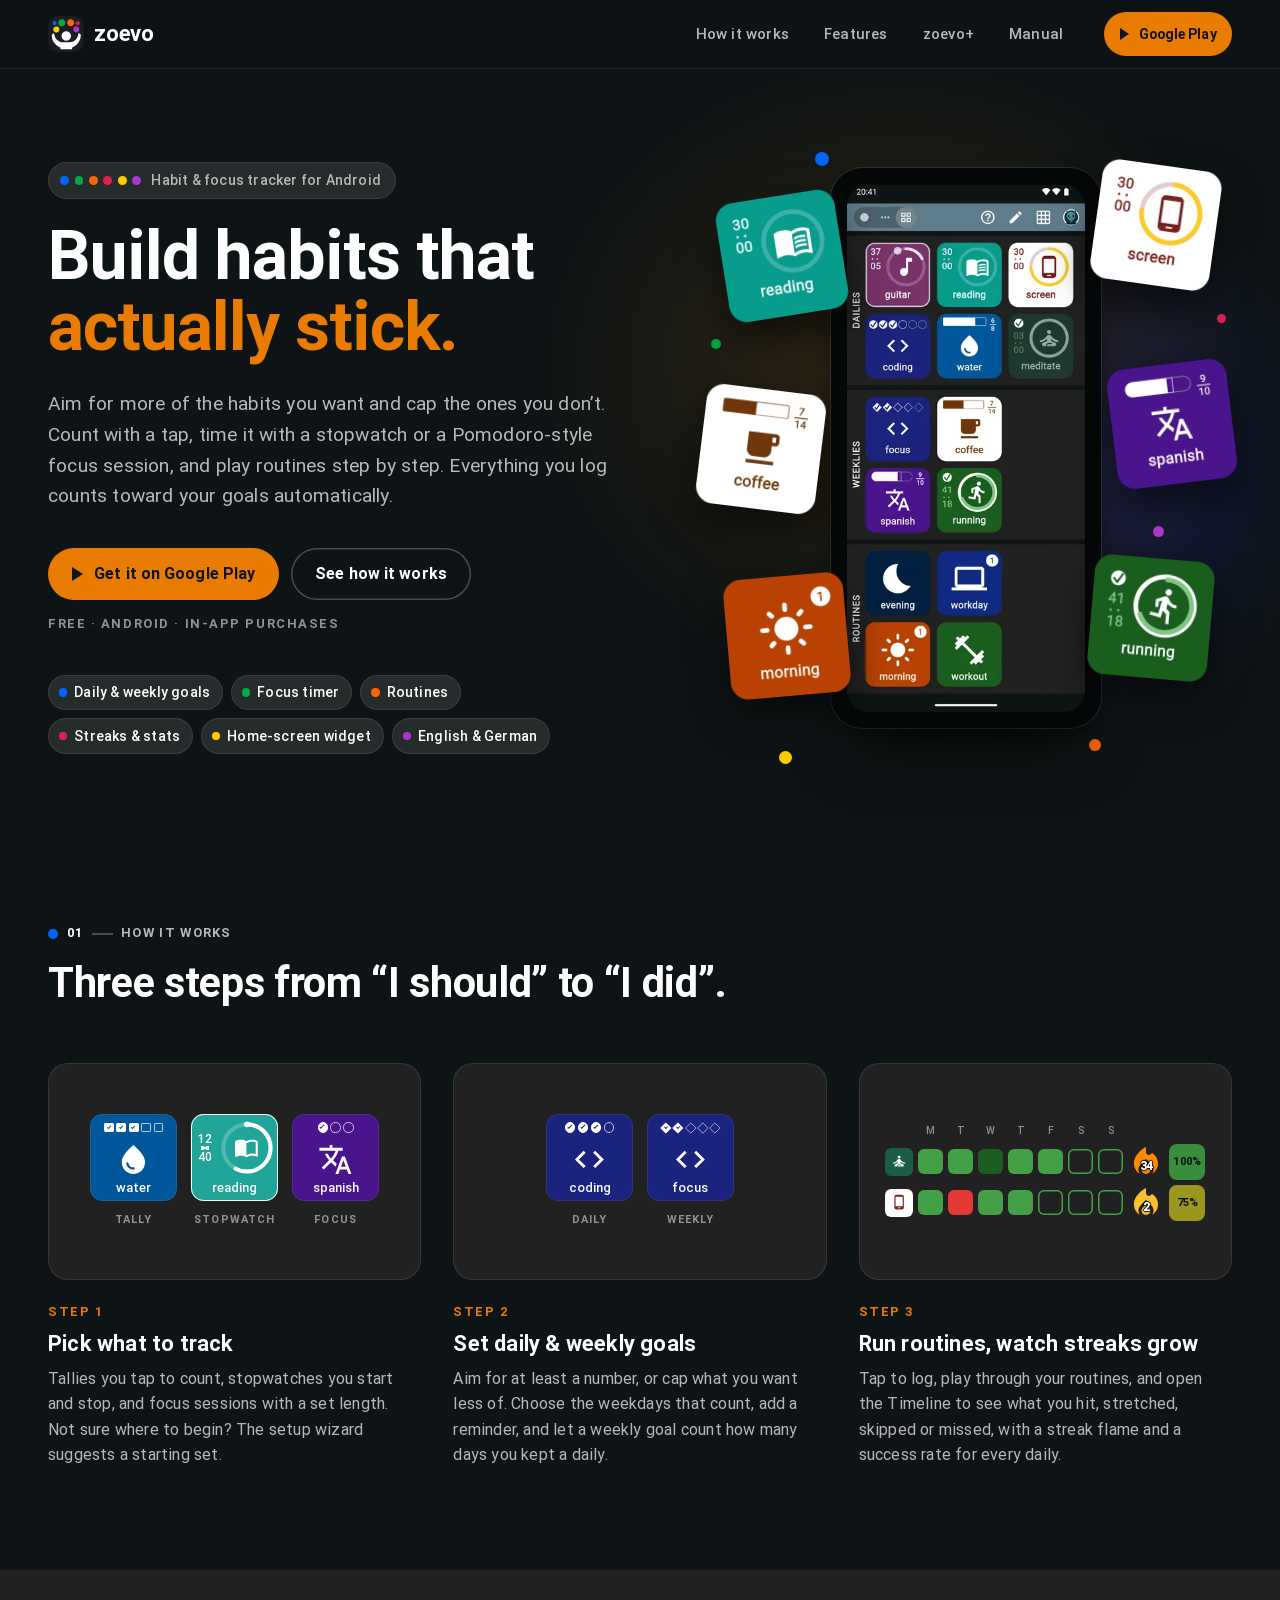
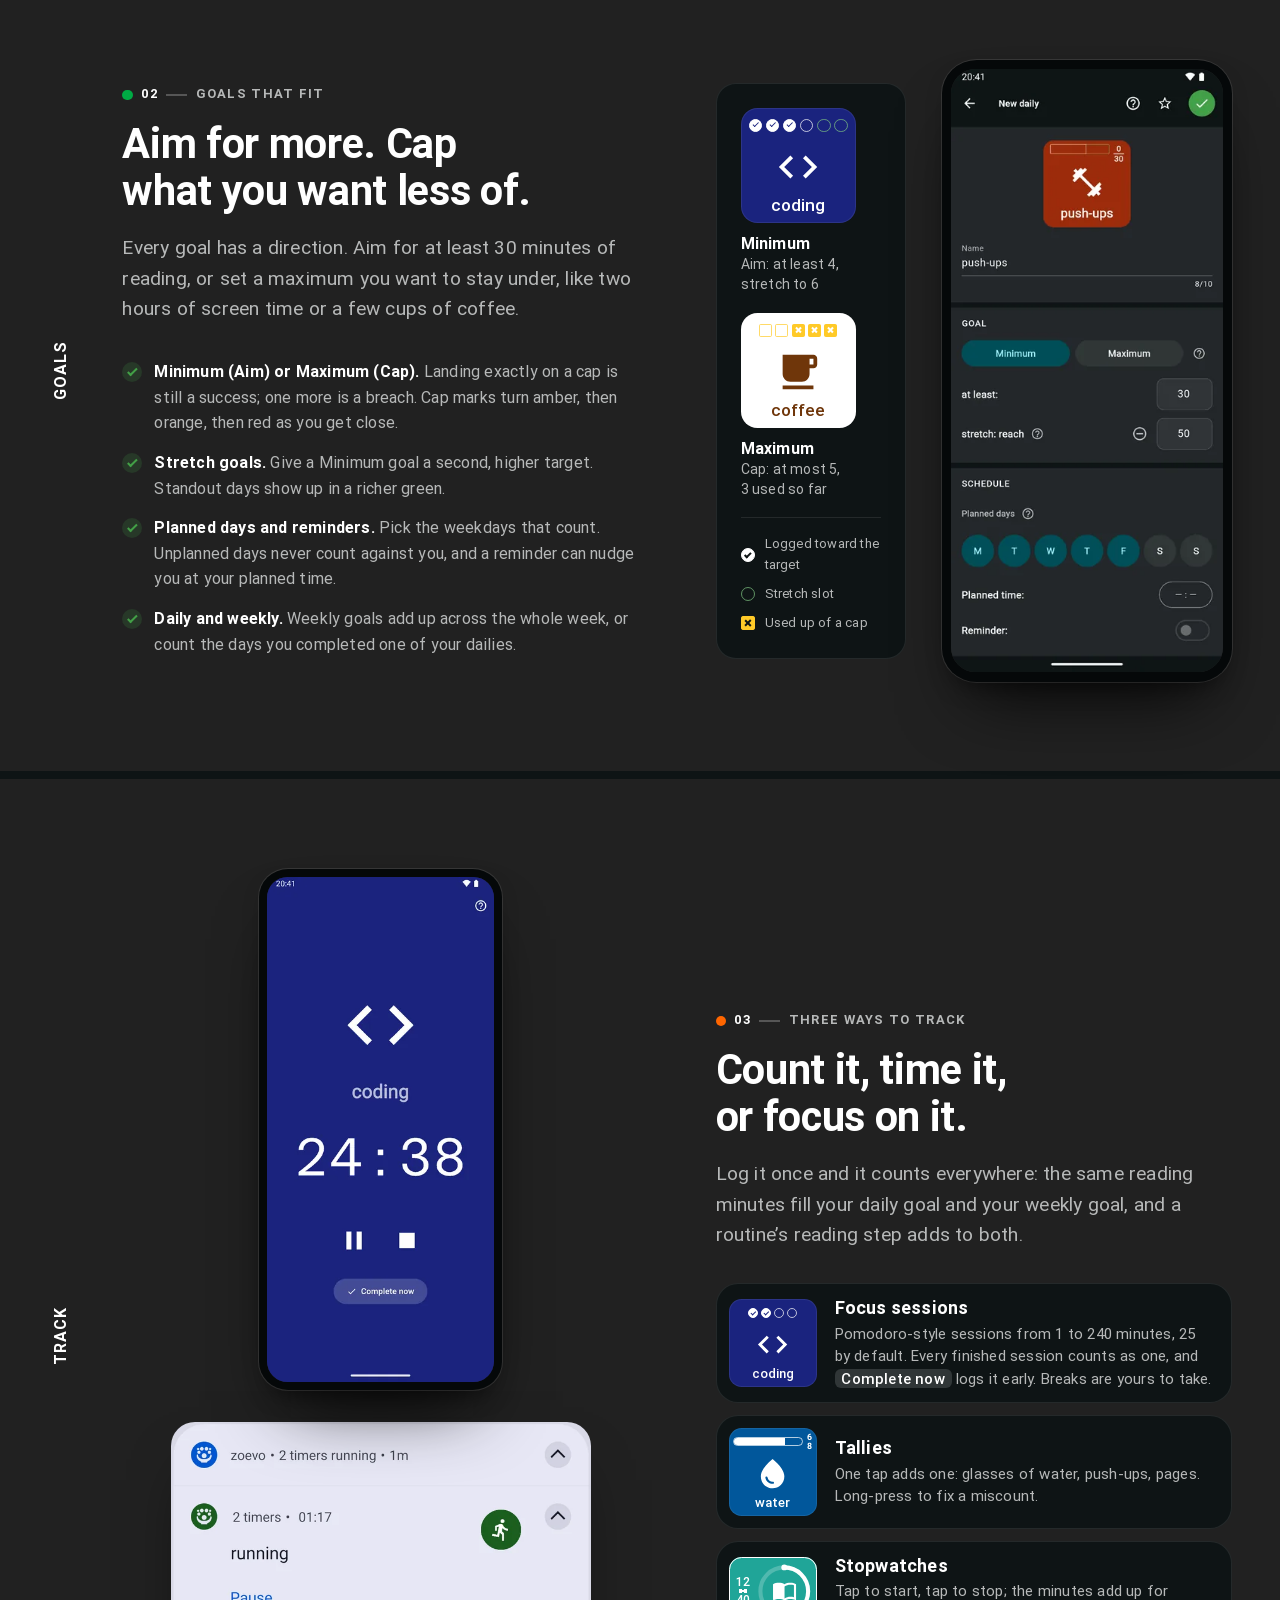
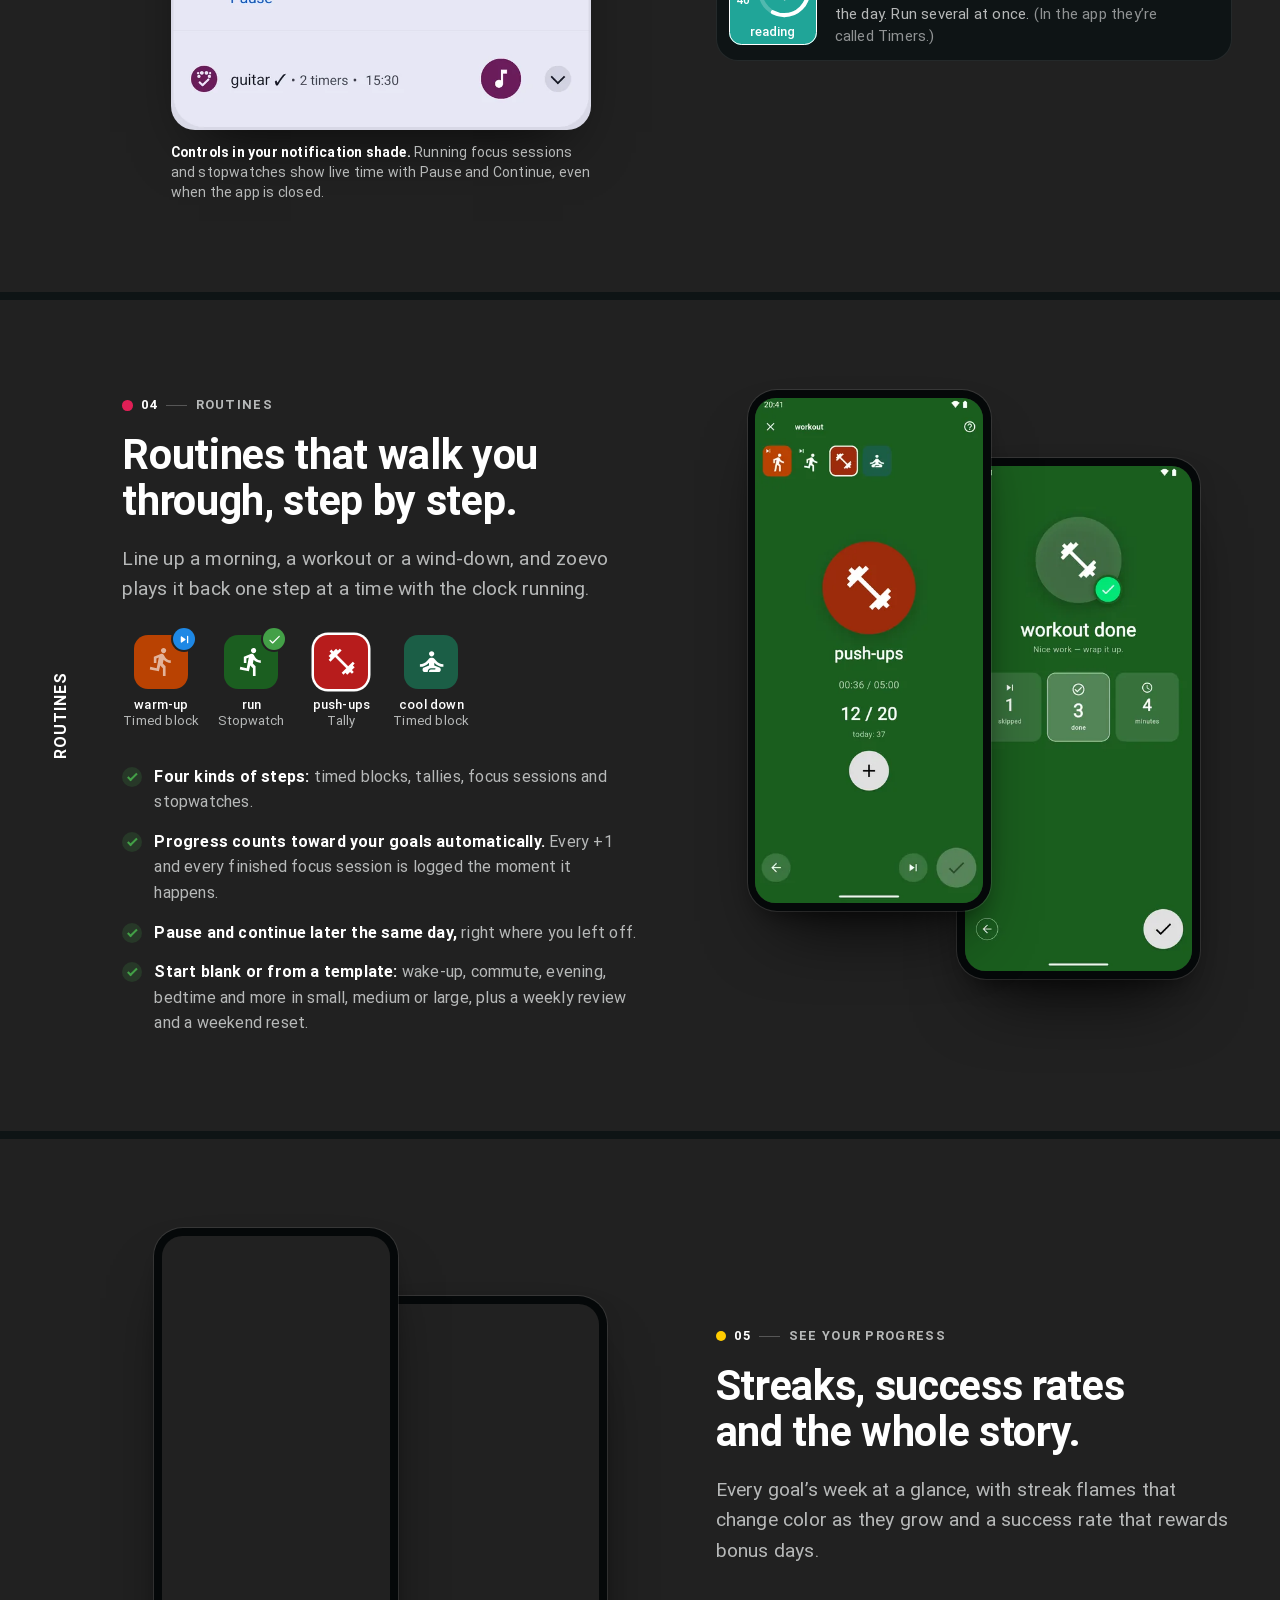
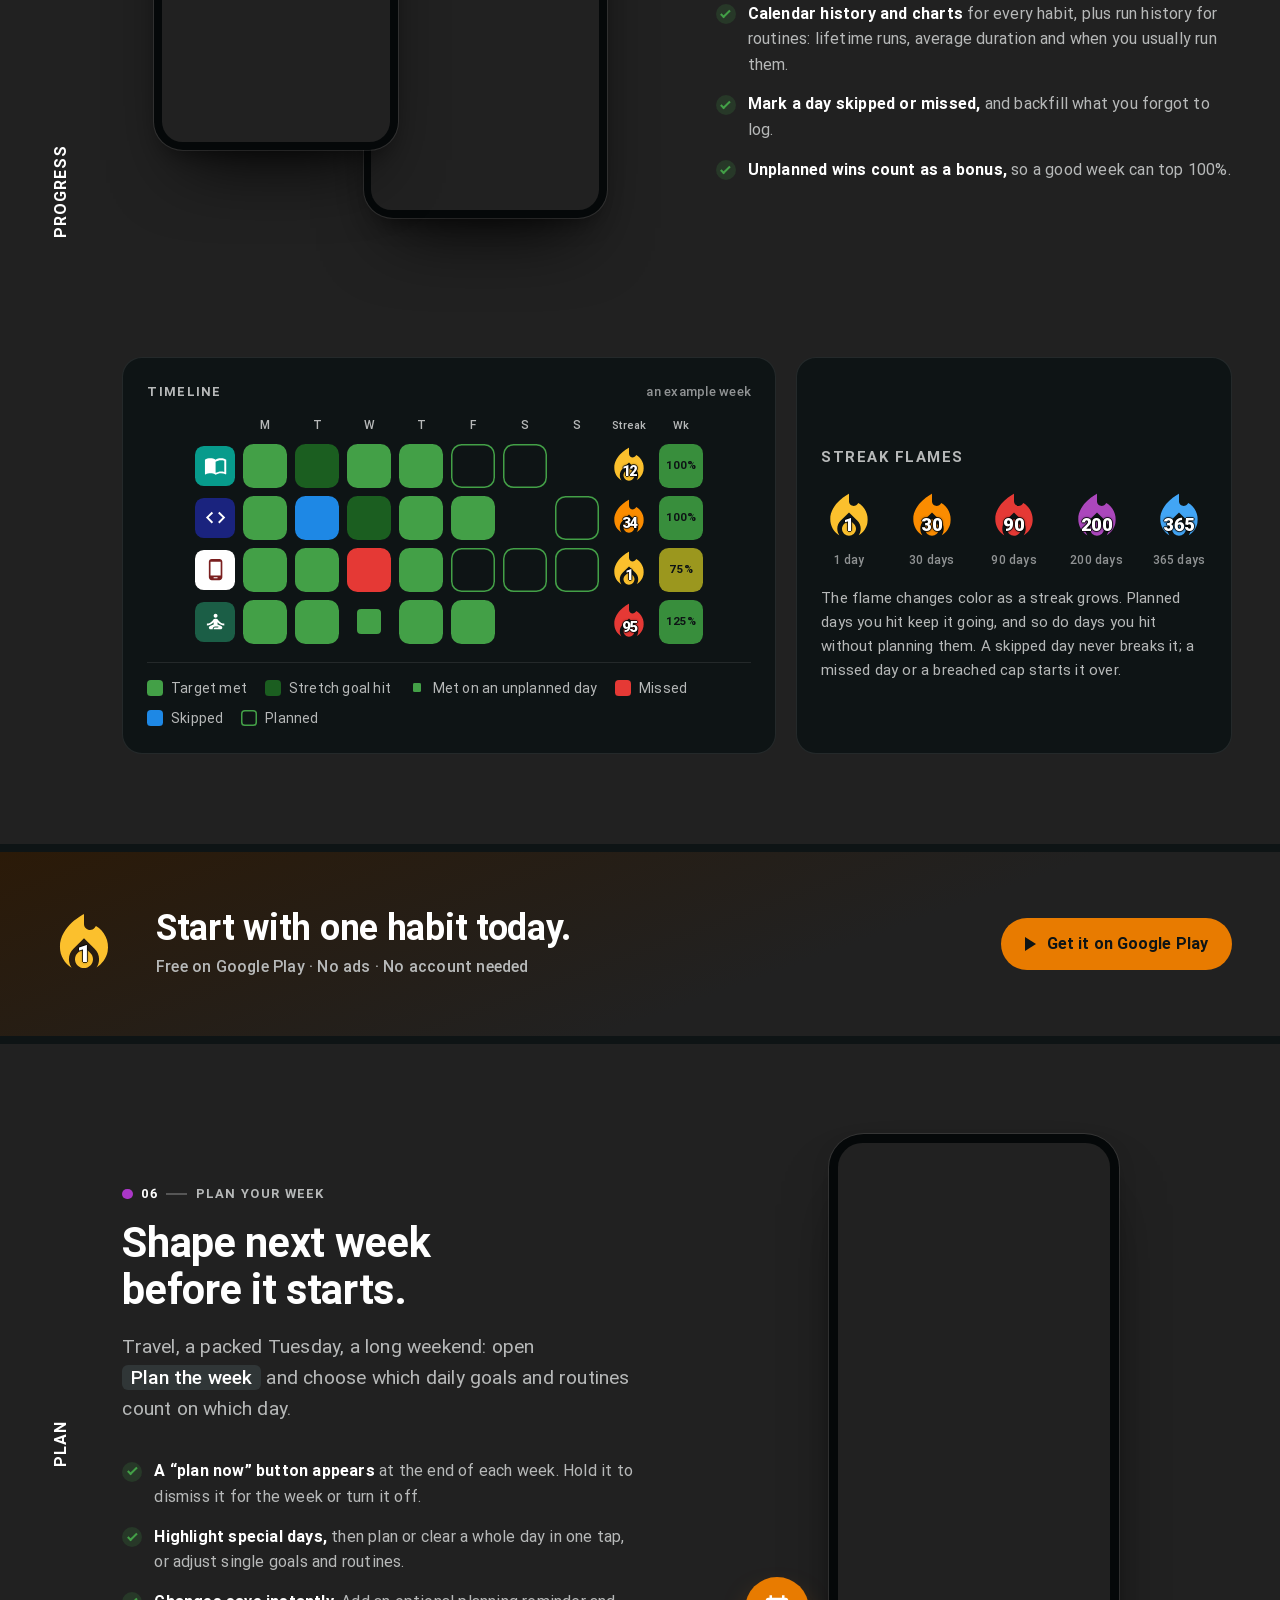
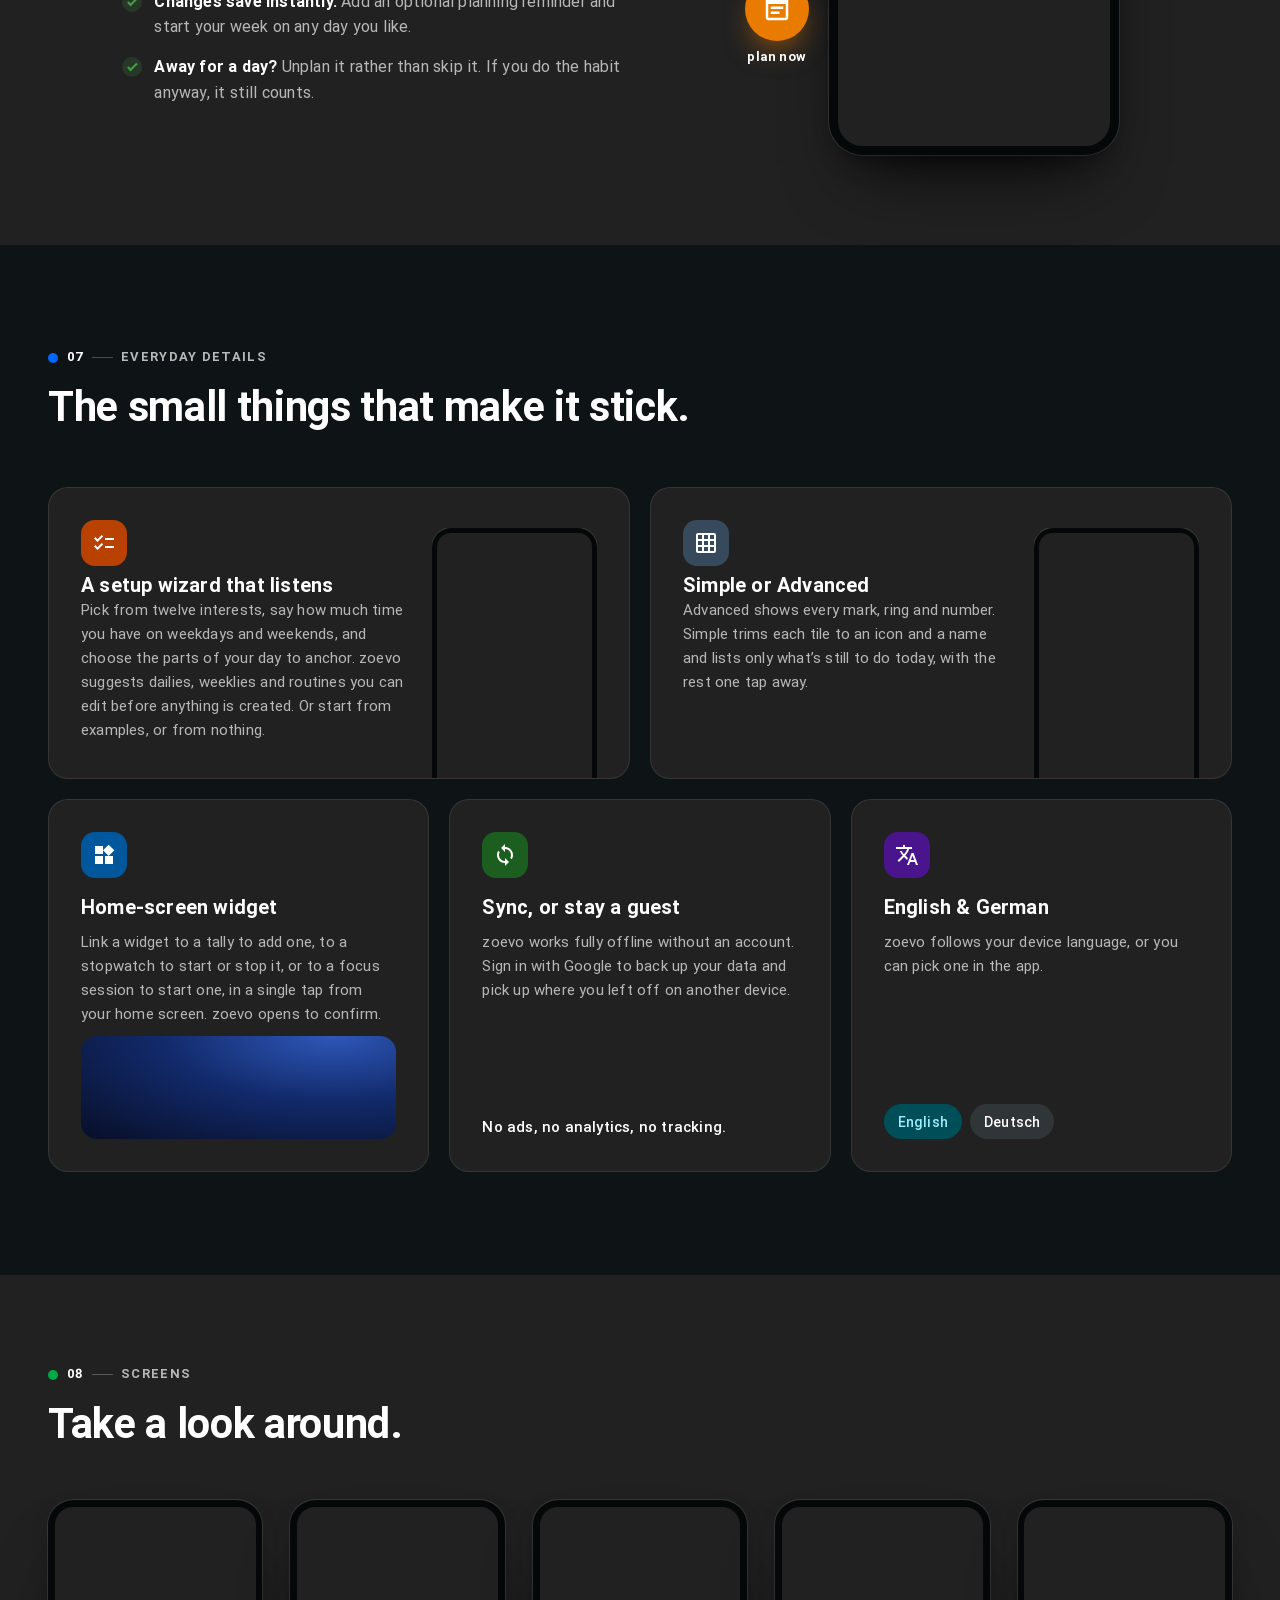
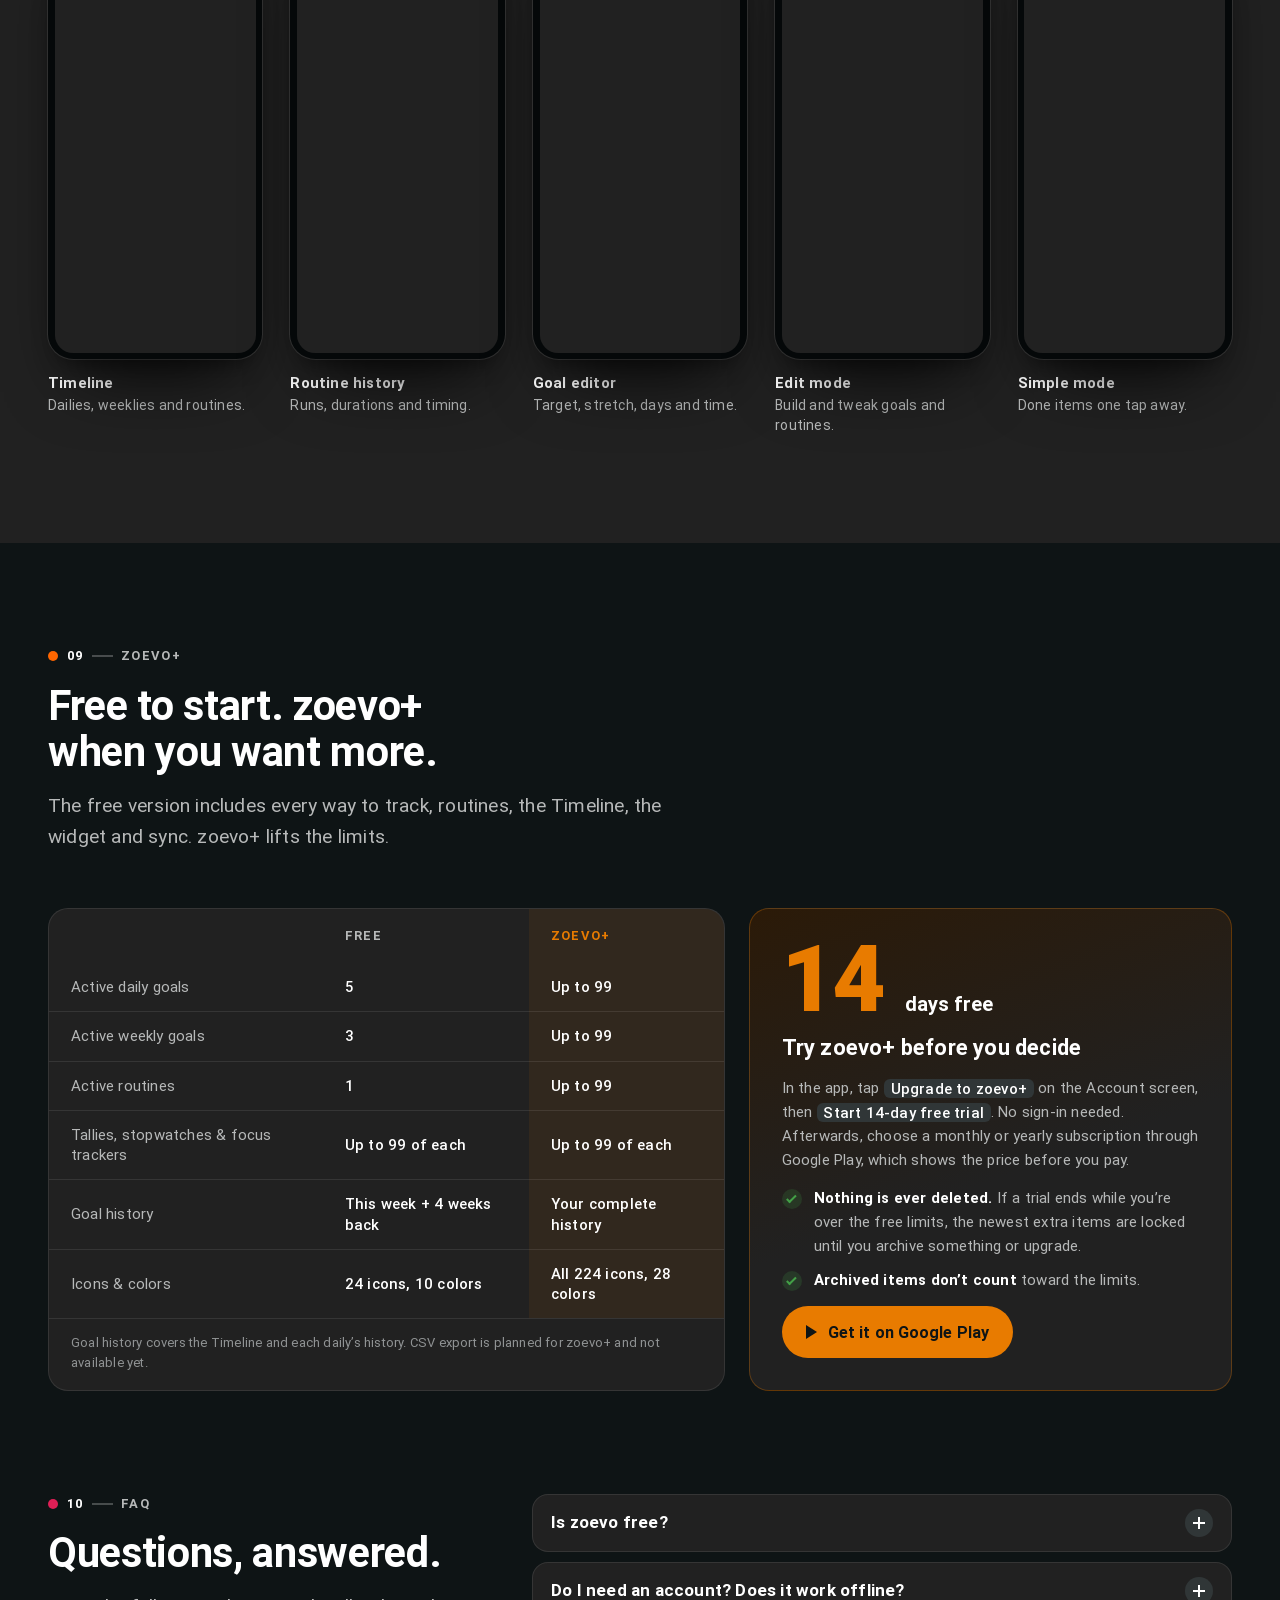
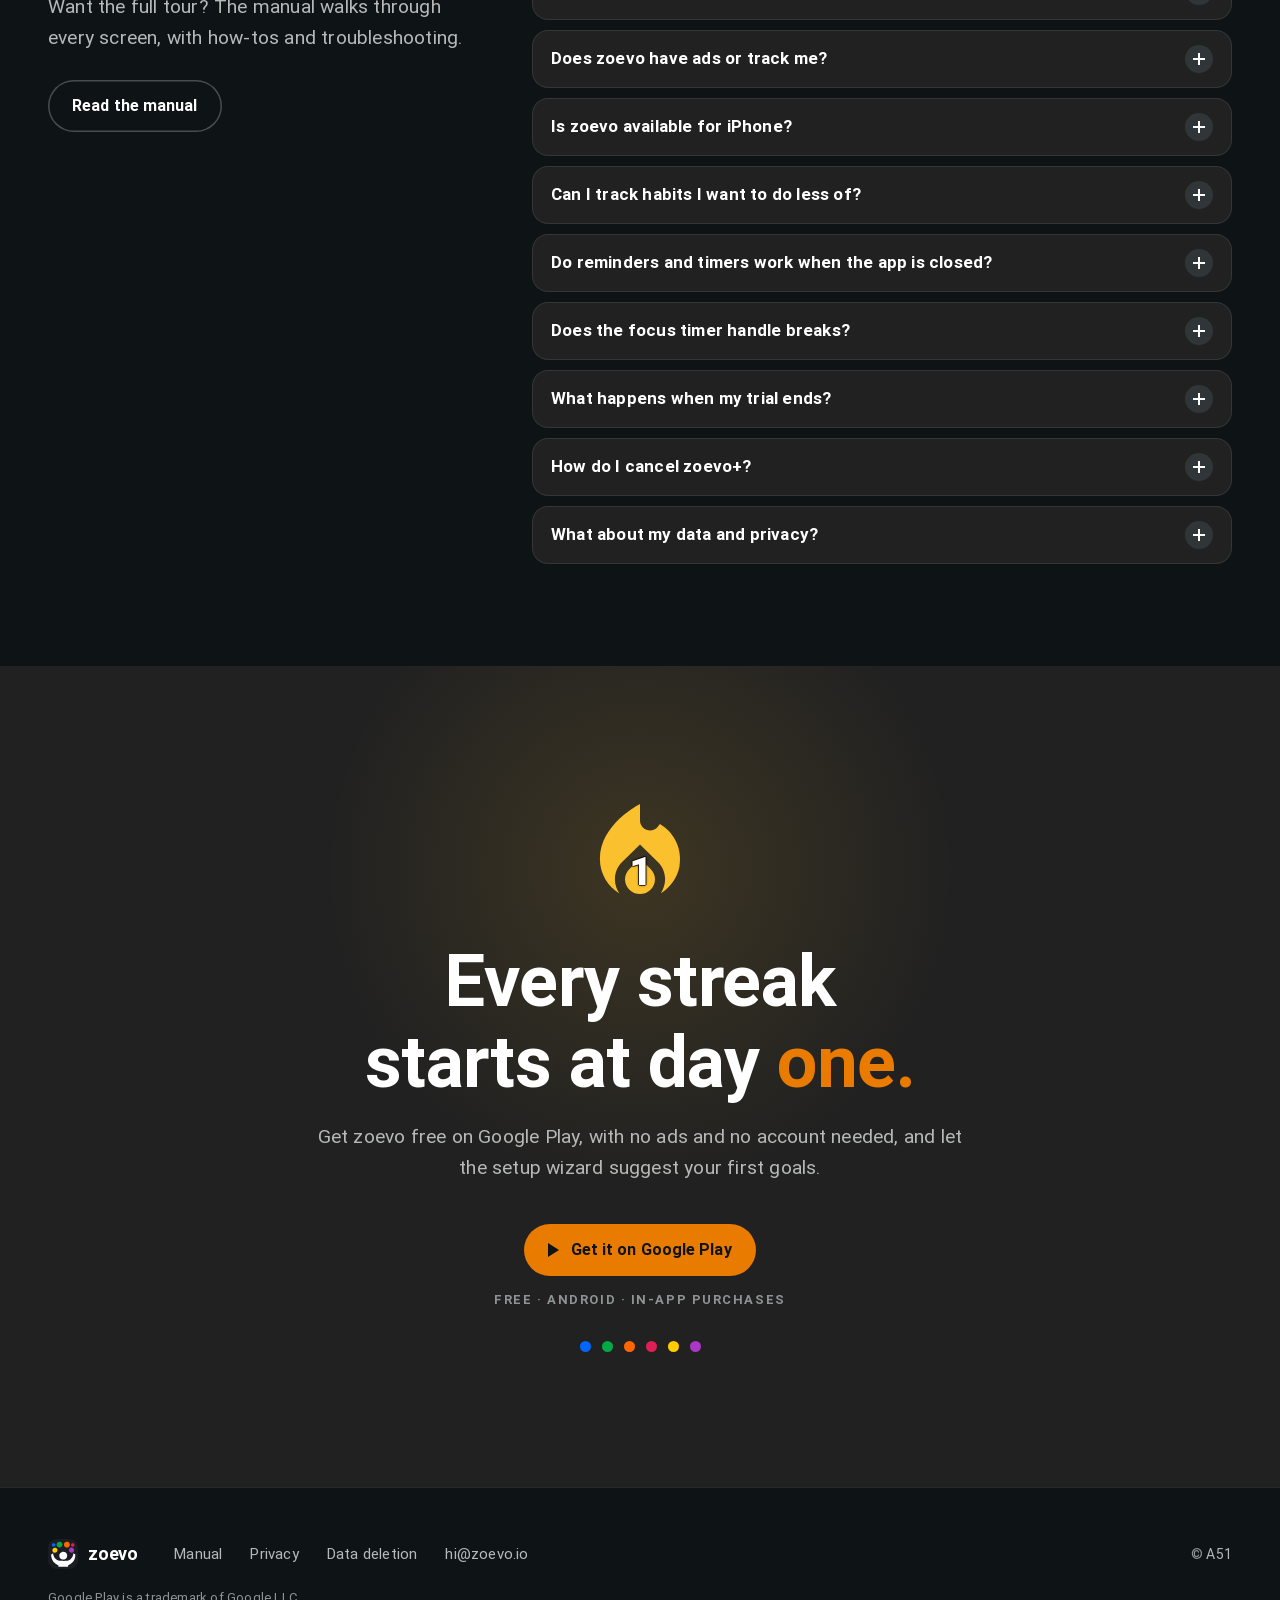
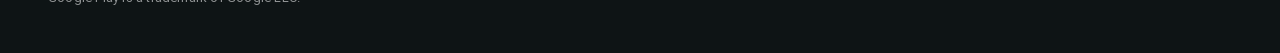
==== index.html @ 73353b41 "Launch zoevo.io: marketing page, user manual and legal pages - index.html: home page with hero, how " ====
<!DOCTYPE html>
<html lang="en">
<head>
<meta charset="utf-8">
<meta http-equiv="Content-Security-Policy" content="default-src 'none'; img-src 'self'; style-src 'self'; font-src 'self'; base-uri 'none'; form-action 'none'">
<meta name="referrer" content="strict-origin-when-cross-origin">
<meta name="viewport" content="width=device-width, initial-scale=1">
<title>zoevo – Habit &amp; Focus Tracker for Android</title>
<meta name="description" content="Build habits that actually stick: daily and weekly goals, a Pomodoro-style focus timer, routines, streaks and stats. Free on Android, no ads.">
<meta name="theme-color" content="#0E1415">
<meta name="color-scheme" content="dark">
<link rel="canonical" href="https://zoevo.io/">
<meta property="og:type" content="website">
<meta property="og:site_name" content="zoevo">
<meta property="og:title" content="zoevo – Habit &amp; Focus Tracker">
<meta property="og:description" content="Build habits that actually stick: daily and weekly goals, a Pomodoro-style focus timer, routines, streaks and stats. Free on Android.">
<meta property="og:url" content="https://zoevo.io/">
<meta property="og:image" content="https://zoevo.io/img/og.png">
<meta property="og:image:width" content="1200">
<meta property="og:image:height" content="630">
<meta property="og:image:alt" content="zoevo logo and tagline 'Build habits that actually stick.' between tilted zoevo habit tiles">
<meta name="twitter:card" content="summary_large_image">
<meta name="twitter:title" content="zoevo – Habit &amp; Focus Tracker">
<meta name="twitter:description" content="Build habits that actually stick: daily and weekly goals, a Pomodoro-style focus timer, routines, streaks and stats. Free on Android.">
<meta name="twitter:image" content="https://zoevo.io/img/og.png">
<meta name="twitter:image:alt" content="zoevo logo and tagline 'Build habits that actually stick.' between tilted zoevo habit tiles">
<link rel="icon" href="favicon.ico" sizes="48x48">
<link rel="icon" href="logo.svg" type="image/svg+xml">
<link rel="apple-touch-icon" href="apple-touch-icon.png">
<link rel="preload" href="fonts/Roboto-Bold.woff2" as="font" type="font/woff2" crossorigin>
<link rel="stylesheet" href="css/zoevo.css">
<link rel="stylesheet" href="css/home.css">
<!-- JSON-LD is a data block, not a script: CSP script-src doesn't apply to it. -->
<script type="application/ld+json">
{
  "@context": "https://schema.org",
  "@type": "SoftwareApplication",
  "name": "zoevo",
  "alternateName": "zoevo – Habit & Focus Tracker",
  "description": "Build habits that stick: daily and weekly goals, a Pomodoro focus timer, routines, streaks and stats.",
  "operatingSystem": "ANDROID",
  "applicationCategory": "LifestyleApplication",
  "url": "https://zoevo.io/",
  "downloadUrl": "https://play.google.com/store/apps/details?id=io.a51.zoevo",
  "sameAs": ["https://play.google.com/store/apps/details?id=io.a51.zoevo"],
  "image": "https://zoevo.io/img/og.png",
  "inLanguage": ["en", "de"],
  "offers": {"@type": "Offer", "price": "0", "priceCurrency": "USD"},
  "publisher": {"@type": "Organization", "name": "A51", "url": "https://a51.io"}
}
</script>
</head>
<body>
<a class="skip-link" href="#main">Skip to content</a>

<header class="site-header">
  <div class="wrap bar">
    <a class="brand" href="index.html"><img src="logo.svg" width="36" height="36" alt=""><span class="wordmark">zoevo</span></a>
    <nav class="nav" aria-label="Main">
      <a href="#how">How it works</a>
      <a href="#features">Features</a>
      <a href="#plus">zoevo+</a>
      <a href="manual.html">Manual</a>
    </nav>
    <a class="btn btn-play btn-sm" href="https://play.google.com/store/apps/details?id=io.a51.zoevo"><span class="tri" aria-hidden="true"></span>Google&nbsp;Play</a>
  </div>
</header>

<main id="main">

<!-- ================================================================ hero -->
<section class="hero" aria-labelledby="hero-title">
  <div class="wrap hero-grid">
    <div class="hero-copy">
      <p class="eyebrow"><span class="dots" aria-hidden="true"><i class="d-blue"></i><i class="d-green"></i><i class="d-orange"></i><i class="d-pink"></i><i class="d-yellow"></i><i class="d-purple"></i></span>Habit &amp; focus tracker for Android</p>
      <h1 id="hero-title">Build habits that <em>actually stick.</em></h1>
      <p class="lead">Aim for more of the habits you want and cap the ones you don’t. Count with a tap, time it with a stopwatch or a Pomodoro-style focus session, and play routines step by step. Everything you log counts toward your goals automatically.</p>
      <div class="btn-row">
        <a class="btn btn-play" href="https://play.google.com/store/apps/details?id=io.a51.zoevo"><span class="tri" aria-hidden="true"></span>Get it on Google&nbsp;Play</a>
        <a class="btn btn-ghost" href="#how">See how it works</a>
      </div>
      <p class="free">Free &middot; Android &middot; In&#8209;app purchases</p>
      <ul class="chips" aria-label="Highlights">
        <li><i class="d-blue"></i>Daily &amp; weekly goals</li>
        <li><i class="d-green"></i>Focus timer</li>
        <li><i class="d-orange"></i>Routines</li>
        <li><i class="d-pink"></i>Streaks &amp; stats</li>
        <li><i class="d-yellow"></i>Home-screen widget</li>
        <li><i class="d-purple"></i>English &amp; German</li>
      </ul>
    </div>

    <div class="hero-art">
      <div class="phone hero-phone">
        <img src="img/shots/01-main-run.webp" srcset="img/shots/01-main-run-360.webp 360w, img/shots/01-main-run.webp 540w" sizes="(min-width: 900px) 270px, 52vw" width="540" height="1200" fetchpriority="high" alt="The zoevo main screen: colored tiles in three sections. Dailies show a running guitar stopwatch, reading and screen-time timers, three of six coding sessions, water at 6 of 8 and a completed meditate goal. Weeklies show focus, coffee, spanish and running. Routines show evening, workday, morning and workout.">
      </div>
      <img class="ft ft-1" src="img/tiles/reading.webp" width="240" height="240" alt="">
      <img class="ft ft-2" src="img/tiles/coffee.webp" width="240" height="240" alt="">
      <img class="ft ft-3" src="img/tiles/morning.webp" width="240" height="240" alt="">
      <img class="ft ft-4" src="img/tiles/screen.webp" width="240" height="240" alt="">
      <img class="ft ft-5" src="img/tiles/spanish.webp" width="240" height="240" alt="">
      <img class="ft ft-6" src="img/tiles/running.webp" width="240" height="240" alt="">
      <i class="cf cf-1 d-blue" aria-hidden="true"></i>
      <i class="cf cf-2 d-green" aria-hidden="true"></i>
      <i class="cf cf-3 d-orange" aria-hidden="true"></i>
      <i class="cf cf-4 d-pink" aria-hidden="true"></i>
      <i class="cf cf-5 d-yellow" aria-hidden="true"></i>
      <i class="cf cf-6 d-purple" aria-hidden="true"></i>
    </div>
  </div>
</section>

<!-- ======================================================== how it works -->
<section class="section" id="how" aria-labelledby="how-title">
  <div class="wrap">
    <div class="sec-head">
      <p class="kicker"><i class="dot d-blue"></i><span class="n">01</span>How it works</p>
      <h2 id="how-title">Three steps from “I&nbsp;should” to “I&nbsp;did”.</h2>
    </div>
    <ol class="steps" role="list">
      <li class="step">
        <div class="step-art" aria-hidden="true">
          <div class="art-col">
            <div class="tile c-lightBlue">
              <span class="strip"><i class="mk on"></i><i class="mk on"></i><i class="mk on"></i><i class="mk"></i><i class="mk"></i></span>
              <svg class="ic" viewBox="0 0 24 24"><use href="img/icons.svg#i-water-drop"/></svg>
              <span class="lb">water</span>
            </div>
            Tally
          </div>
          <div class="art-col">
            <div class="tile c-teal sw live">
              <span class="sw-body">
                <span class="sw-time"><span>12</span><i></i><span>40</span></span>
                <span class="sw-ring">
                  <svg class="ring" viewBox="0 0 48 48"><circle class="trk" cx="24" cy="24" r="21"/><circle cx="24" cy="24" r="21" pathLength="100" stroke-dasharray="58 100" transform="rotate(-90 24 24)"/><g class="orbit"><circle cx="24" cy="3" r="2.6"/></g></svg>
                  <svg class="ic" viewBox="0 0 24 24"><path d="M21 5.02C19.88 4.64 18.66 4.5 17.48 4.5C15.56 4.5 13.45 4.92 12 6C10.55 4.920 8.44 4.5 6.52 4.5C4.55 4.5 2.44 4.92 0.98 6V20.67C0.98 20.91 1.27 21.14 1.5 21.14C1.59 21.14 1.64 21.09 1.73 21.09C3.09 20.44 5.06 20.02 6.52 20.02C8.44 20.02 10.55 20.39 12 21.52C13.36 20.67 15.8 20.02 17.48 20.02C19.17 20.02 20.86 20.3 22.27 21.05C22.36 21.09 22.41 21.09 22.5 21.09C22.73 21.09 23.02 20.86 23.02 20.58V6C22.41 5.53 21.75 5.25 21 5.02ZM21 18.52C19.92 18.14 18.7 18 17.48 18C15.8 18 13.36 18.66 12 19.5V8.02C13.36 7.17 15.8 6.52 17.48 6.52C18.7 6.52 19.92 6.66 21 6.98V18.52Z"/></svg>
                </span>
              </span>
              <span class="lb">reading</span>
            </div>
            Stopwatch
          </div>
          <div class="art-col">
            <div class="tile c-purple">
              <span class="strip"><i class="mk ci on"></i><i class="mk ci"></i><i class="mk ci"></i></span>
              <svg class="ic" viewBox="0 0 24 24"><use href="img/icons.svg#i-translate"/></svg>
              <span class="lb">spanish</span>
            </div>
            Focus
          </div>
        </div>
        <p class="step-n">Step 1</p>
        <h3>Pick what to track</h3>
        <p>Tallies you tap to count, stopwatches you start and stop, and focus sessions with a set length. Not sure where to begin? The setup wizard suggests a starting set.</p>
      </li>

      <li class="step">
        <div class="step-art" aria-hidden="true">
          <div class="art-col">
            <div class="tile c-indigo">
              <span class="strip"><i class="mk ci on"></i><i class="mk ci on"></i><i class="mk ci on"></i><i class="mk ci"></i></span>
              <svg class="ic" viewBox="0 0 24 24"><use href="img/icons.svg#i-code"/></svg>
              <span class="lb">coding</span>
            </div>
            Daily
          </div>
          <div class="art-col">
            <div class="tile c-indigo">
              <span class="strip"><i class="mk di on"></i><i class="mk di on"></i><i class="mk di"></i><i class="mk di"></i><i class="mk di"></i></span>
              <svg class="ic" viewBox="0 0 24 24"><use href="img/icons.svg#i-code"/></svg>
              <span class="lb">focus</span>
            </div>
            Weekly
          </div>
        </div>
        <p class="step-n">Step 2</p>
        <h3>Set daily &amp; weekly goals</h3>
        <p>Aim for at least a number, or cap what you want less of. Choose the weekdays that count, add a reminder, and let a weekly goal count how many days you kept a daily.</p>
      </li>

      <li class="step">
        <div class="step-art" aria-hidden="true">
          <div class="mini-tl">
            <span></span><span class="h">M</span><span class="h">T</span><span class="h">W</span><span class="h">T</span><span class="h">F</span><span class="h">S</span><span class="h">S</span><span></span><span></span>
            <span class="chip-tile c-mint"><svg class="ic" viewBox="0 0 24 24"><use href="img/icons.svg#i-self-improvement"/></svg></span>
            <i class="cell hit"></i><i class="cell hit"></i><i class="cell st"></i><i class="cell hit"></i><i class="cell hit"></i><i class="cell plan"></i><i class="cell plan"></i>
            <span class="flame f30"><svg viewBox="0 0 24 24"><use href="img/icons.svg#i-local-fire-department"/></svg><b>34</b></span>
            <span class="pct p100">100%</span>
            <span class="chip-tile cap c-crimson"><svg class="ic" viewBox="0 0 24 24"><use href="img/icons.svg#i-phone-android"/></svg></span>
            <i class="cell hit"></i><i class="cell miss"></i><i class="cell hit"></i><i class="cell hit"></i><i class="cell plan"></i><i class="cell plan"></i><i class="cell plan"></i>
            <span class="flame"><svg viewBox="0 0 24 24"><use href="img/icons.svg#i-local-fire-department"/></svg><b>2</b></span>
            <span class="pct p75">75%</span>
          </div>
        </div>
        <p class="step-n">Step 3</p>
        <h3>Run routines, watch streaks&nbsp;grow</h3>
        <p>Tap to log, play through your routines, and open the Timeline to see what you hit, stretched, skipped or missed, with a streak flame and a success rate for every daily.</p>
      </li>
    </ol>
  </div>
</section>

<!-- ============================================================ features -->
<div id="features">

<!-- 02 goals -->
<section class="band" aria-labelledby="goals-title">
  <div class="wrap band-inner">
    <p class="band-label" aria-hidden="true">Goals</p>
    <div class="feature">
      <div class="feature-text">
        <p class="kicker"><i class="dot d-green"></i><span class="n">02</span>Goals that fit</p>
        <h2 id="goals-title">Aim for more. Cap what you want less&nbsp;of.</h2>
        <p class="lead">Every goal has a direction. Aim for at least 30 minutes of reading, or set a maximum you want to stay under, like two hours of screen time or a few cups of coffee.</p>
        <ul class="ticks">
          <li><strong>Minimum (Aim) or Maximum (Cap).</strong> Landing exactly on a cap is still a success; one more is a breach. Cap marks turn amber, then orange, then red as you get close.</li>
          <li><strong>Stretch goals.</strong> Give a Minimum goal a second, higher target. Standout days show up in a richer green.</li>
          <li><strong>Planned days and reminders.</strong> Pick the weekdays that count. Unplanned days never count against you, and a reminder can nudge you at your planned time.</li>
          <li><strong>Daily and weekly.</strong> Weekly goals add up across the whole week, or count the days you completed one of your dailies.</li>
        </ul>
      </div>
      <div class="feature-media goals-media">
        <div class="demo aimcap">
          <div class="pair">
            <div class="tile c-indigo" role="img" aria-label="Minimum goal tile for coding focus sessions: three of four circles checked, two stretch slots still open">
              <span class="strip"><i class="mk ci on"></i><i class="mk ci on"></i><i class="mk ci on"></i><i class="mk ci"></i><i class="mk ci st"></i><i class="mk ci st"></i></span>
              <svg class="ic" viewBox="0 0 24 24" aria-hidden="true"><use href="img/icons.svg#i-code"/></svg>
              <span class="lb">coding</span>
            </div>
            <p class="demo-cap"><b>Minimum</b>Aim: at least 4,<br>stretch to 6</p>
          </div>
          <div class="pair">
            <div class="tile cap c-amber" role="img" aria-label="Maximum goal tile for coffee: white tile, three of five marks used from the right, tinted amber">
              <span class="strip tint-60"><i class="mk"></i><i class="mk"></i><i class="mk x"></i><i class="mk x"></i><i class="mk x"></i></span>
              <svg class="ic" viewBox="0 0 24 24" aria-hidden="true"><use href="img/icons.svg#i-local-cafe"/></svg>
              <span class="lb">coffee</span>
            </div>
            <p class="demo-cap"><b>Maximum</b>Cap: at most 5,<br>3 used so far</p>
          </div>
          <ul class="mk-legend" role="list">
            <li><i class="mk ci on" aria-hidden="true"></i>Logged toward the target</li>
            <li><i class="mk ci st" aria-hidden="true"></i>Stretch slot</li>
            <li><span class="tint-60"><i class="mk x" aria-hidden="true"></i></span>Used up of a cap</li>
          </ul>
        </div>
        <figure class="shot">
          <div class="phone">
            <img src="img/shots/23-goal-stretch.webp" srcset="img/shots/23-goal-stretch-360.webp 360w, img/shots/23-goal-stretch.webp 540w" sizes="(min-width: 900px) 260px, 60vw" width="540" height="1200" loading="lazy" alt="New daily editor for push-ups: Minimum selected, at least 30, a stretch goal of 50, planned Monday to Friday, with planned time and reminder below.">
          </div>
        </figure>
      </div>
    </div>
  </div>
</section>

<!-- 03 tracking -->
<section class="band" aria-labelledby="track-title">
  <div class="wrap band-inner">
    <p class="band-label" aria-hidden="true">Track</p>
    <div class="feature flip">
      <div class="feature-text">
        <p class="kicker"><i class="dot d-orange"></i><span class="n">03</span>Three ways to track</p>
        <h2 id="track-title">Count it, time it, or focus on it.</h2>
        <p class="lead">Log it once and it counts everywhere: the same reading minutes fill your daily goal and your weekly goal, and a routine’s reading step adds to both.</p>
        <ul class="kinds" role="list">
          <li class="kind">
            <div class="tile c-indigo" aria-hidden="true">
              <span class="strip"><i class="mk ci on"></i><i class="mk ci on"></i><i class="mk ci"></i><i class="mk ci"></i></span>
              <svg class="ic" viewBox="0 0 24 24"><use href="img/icons.svg#i-code"/></svg>
              <span class="lb">coding</span>
            </div>
            <div>
              <h3>Focus sessions</h3>
              <p>Pomodoro-style sessions from 1 to 240 minutes, 25 by default. Every finished session counts as one, and <span class="ui">Complete now</span> logs it early. Breaks are yours to take.</p>
            </div>
          </li>
          <li class="kind">
            <div class="tile c-lightBlue" aria-hidden="true">
              <span class="strip"><span class="mbar w75"><span class="track"><span class="fill"></span></span><span class="frac">6<br>8</span></span></span>
              <svg class="ic" viewBox="0 0 24 24"><use href="img/icons.svg#i-water-drop"/></svg>
              <span class="lb">water</span>
            </div>
            <div>
              <h3>Tallies</h3>
              <p>One tap adds one: glasses of water, push-ups, pages. Long-press to fix a miscount.</p>
            </div>
          </li>
          <li class="kind">
            <div class="tile c-teal sw live" aria-hidden="true">
              <span class="sw-body">
                <span class="sw-time"><span>12</span><i></i><span>40</span></span>
                <span class="sw-ring">
                  <svg class="ring" viewBox="0 0 48 48"><circle class="trk" cx="24" cy="24" r="21"/><circle cx="24" cy="24" r="21" pathLength="100" stroke-dasharray="58 100" transform="rotate(-90 24 24)"/><g class="orbit"><circle cx="24" cy="3" r="2.6"/></g></svg>
                  <svg class="ic" viewBox="0 0 24 24"><path d="M21 5.02C19.88 4.64 18.66 4.5 17.48 4.5C15.56 4.5 13.45 4.92 12 6C10.55 4.92 8.44 4.5 6.52 4.5C4.55 4.5 2.44 4.92 0.98 6V20.67C0.98 20.91 1.27 21.14 1.5 21.14C1.59 21.14 1.64 21.09 1.73 21.09C3.09 20.44 5.06 20.02 6.52 20.02C8.44 20.02 10.55 20.39 12 21.52C13.36 20.67 15.8 20.02 17.48 20.02C19.17 20.02 20.86 20.3 22.27 21.05C22.36 21.09 22.41 21.09 22.5 21.09C22.73 21.09 23.02 20.86 23.02 20.58V6C22.41 5.53 21.75 5.25 21 5.02ZM21 18.52C19.92 18.14 18.7 18 17.48 18C15.8 18 13.36 18.66 12 19.5V8.02C13.36 7.17 15.8 6.52 17.48 6.52C18.7 6.52 19.92 6.66 21 6.98V18.52Z"/></svg>
                </span>
              </span>
              <span class="lb">reading</span>
            </div>
            <div>
              <h3>Stopwatches</h3>
              <p>Tap to start, tap to stop; the minutes add up for the day. Run several at once. <span class="aka">(In the app they’re called Timers.)</span></p>
            </div>
          </li>
        </ul>
      </div>
      <div class="feature-media track-media">
        <figure class="shot">
          <div class="phone">
            <img src="img/shots/28-focus-running.webp" srcset="img/shots/28-focus-running-360.webp 360w, img/shots/28-focus-running.webp 540w" sizes="(min-width: 900px) 260px, 60vw" width="540" height="1200" loading="lazy" alt="A focus session for coding on a full indigo screen, counting down at 24:38, with pause and stop buttons and a Complete now button.">
          </div>
        </figure>
        <figure class="notif">
          <img src="img/shots/notif-timers.webp" width="720" height="527" loading="lazy" alt="Android notification from zoevo: 2 timers running. The running stopwatch shows 01:17 with a Pause button; below it, guitar with a check mark at 15:30.">
          <figcaption><b>Controls in your notification shade.</b> Running focus sessions and stopwatches show live time with Pause and Continue, even when the app is closed.</figcaption>
        </figure>
      </div>
    </div>
  </div>
</section>

<!-- 04 routines -->
<section class="band" aria-labelledby="routines-title">
  <div class="wrap band-inner">
    <p class="band-label" aria-hidden="true">Routines</p>
    <div class="feature">
      <div class="feature-text">
        <p class="kicker"><i class="dot d-pink"></i><span class="n">04</span>Routines</p>
        <h2 id="routines-title">Routines that walk you through, step by&nbsp;step.</h2>
        <p class="lead">Line up a morning, a workout or a wind-down, and zoevo plays it back one step at a time with the clock running.</p>
        <ol class="rstrip" role="list" aria-label="Example routine: workout">
          <li class="rstep skipped">
            <span class="chip-tile c-orange"><svg class="ic" viewBox="0 0 24 24" aria-hidden="true"><use href="img/icons.svg#i-directions-run"/></svg><span class="sbadge skip"><svg class="ic" viewBox="0 0 24 24" aria-hidden="true"><use href="img/icons.svg#i-skip-next-rounded"/></svg></span></span>
            <span><b>warm-up</b>Timed block<span class="sr-only">, skipped</span></span>
          </li>
          <li class="rstep">
            <span class="chip-tile c-green"><svg class="ic" viewBox="0 0 24 24" aria-hidden="true"><use href="img/icons.svg#i-directions-run"/></svg><span class="sbadge done"><svg class="ic" viewBox="0 0 24 24" aria-hidden="true"><use href="img/icons.svg#i-check-rounded"/></svg></span></span>
            <span><b>run</b>Stopwatch<span class="sr-only">, done</span></span>
          </li>
          <li class="rstep now">
            <span class="chip-tile c-red"><svg class="ic" viewBox="0 0 24 24" aria-hidden="true"><use href="img/icons.svg#i-fitness-center"/></svg></span>
            <span><b>push-ups</b>Tally<span class="sr-only">, current step, 12 of 20</span></span>
          </li>
          <li class="rstep">
            <span class="chip-tile c-mint"><svg class="ic" viewBox="0 0 24 24" aria-hidden="true"><use href="img/icons.svg#i-self-improvement"/></svg></span>
            <span><b>cool down</b>Timed block<span class="sr-only">, up next</span></span>
          </li>
        </ol>
        <ul class="ticks">
          <li><strong>Four kinds of steps:</strong> timed blocks, tallies, focus sessions and stopwatches.</li>
          <li><strong>Progress counts toward your goals automatically.</strong> Every +1 and every finished focus session is logged the moment it happens.</li>
          <li><strong>Pause and continue later the same day,</strong> right where you left off.</li>
          <li><strong>Start blank or from a template:</strong> wake-up, commute, evening, bedtime and more in small, medium or large, plus a weekly review and a weekend reset.</li>
        </ul>
      </div>
      <div class="feature-media">
        <div class="duo">
          <figure class="shot">
            <div class="phone">
              <img src="img/shots/25-routine-tally-step.webp" srcset="img/shots/25-routine-tally-step-360.webp 360w, img/shots/25-routine-tally-step.webp 540w" sizes="(min-width: 900px) 240px, 46vw" width="540" height="1200" loading="lazy" alt="The workout routine on its push-ups step: a strip of four steps at the top, 12 of 20 counted, 00:36 of 05:00 elapsed, and a large plus button.">
            </div>
          </figure>
          <figure class="shot">
            <div class="phone">
              <img src="img/shots/26-routine-done.webp" srcset="img/shots/26-routine-done-360.webp 360w, img/shots/26-routine-done.webp 540w" sizes="(min-width: 900px) 240px, 46vw" width="540" height="1200" loading="lazy" alt="The end of the routine: workout done, with 1 skipped, 3 done and 4 minutes, and a check button to finish.">
            </div>
          </figure>
        </div>
      </div>
    </div>
  </div>
</section>

<!-- 05 progress -->
<section class="band" aria-labelledby="progress-title">
  <div class="wrap band-inner">
    <p class="band-label" aria-hidden="true">Progress</p>
    <div>
      <div class="feature flip">
        <div class="feature-text">
          <p class="kicker"><i class="dot d-yellow"></i><span class="n">05</span>See your progress</p>
          <h2 id="progress-title">Streaks, success rates and the whole&nbsp;story.</h2>
          <p class="lead">Every goal’s week at a glance, with streak flames that change color as they grow and a success rate that rewards bonus days.</p>
          <ul class="ticks">
            <li><strong>Calendar history and charts</strong> for every habit, plus run history for routines: lifetime runs, average duration and when you usually run them.</li>
            <li><strong>Mark a day skipped or missed,</strong> and backfill what you forgot to log.</li>
            <li><strong>Unplanned wins count as a bonus,</strong> so a good week can top 100%.</li>
          </ul>
        </div>
        <div class="feature-media">
          <div class="duo">
            <figure class="shot">
              <div class="phone">
                <img src="img/shots/29-timeline-streaks.webp" srcset="img/shots/29-timeline-streaks-360.webp 360w, img/shots/29-timeline-streaks.webp 540w" sizes="(min-width: 900px) 240px, 46vw" width="540" height="1200" loading="lazy" alt="Timeline for Sep 3 to Sep 9: six dailies with green, dark-green and red days, streak flames and weekly success rates between 80 and 100%, then weekly goals over the last 8 weeks.">
              </div>
            </figure>
            <figure class="shot">
              <div class="phone">
                <img src="img/shots/30-daily-history.webp" srcset="img/shots/30-daily-history-360.webp 360w, img/shots/30-daily-history.webp 540w" sizes="(min-width: 900px) 240px, 46vw" width="540" height="1200" loading="lazy" alt="Daily history for reading: a September calendar colored by result, a 93% success rate over 30 days, totals for this year and the last 30 days, and a minutes-per-day bar chart.">
              </div>
            </figure>
          </div>
        </div>
      </div>

      <div class="progress-extra">
        <div class="demo tl-demo">
          <p class="demo-title">Timeline <span>an example week</span></p>
          <div class="tl-grid" role="img" aria-label="Example timeline week. Reading: four days met including a stretch day, two planned days ahead, streak 12, 100%. Coding: one skipped day, the rest met, streak 34, 100%. Screen, a cap goal: one missed day, streak 1, 75%. Meditate: every planned day met plus a bonus day it wasn't planned, streak 95, 125%.">
            <span></span><span class="h">M</span><span class="h">T</span><span class="h">W</span><span class="h">T</span><span class="h">F</span><span class="h">S</span><span class="h">S</span><span class="h wide">Streak</span><span class="h wide">Wk</span>

            <span class="chip-tile c-teal"><svg class="ic" viewBox="0 0 24 24"><path d="M21 5.02C19.88 4.64 18.66 4.5 17.48 4.5C15.56 4.5 13.45 4.92 12 6C10.55 4.92 8.44 4.5 6.52 4.5C4.55 4.5 2.44 4.92 0.98 6V20.67C0.98 20.91 1.27 21.14 1.5 21.14C1.59 21.14 1.64 21.09 1.73 21.09C3.09 20.44 5.06 20.02 6.52 20.02C8.44 20.02 10.55 20.39 12 21.52C13.36 20.67 15.8 20.02 17.48 20.02C19.17 20.02 20.86 20.3 22.27 21.05C22.36 21.09 22.41 21.09 22.5 21.09C22.73 21.09 23.02 20.86 23.02 20.58V6C22.41 5.53 21.75 5.25 21 5.02ZM21 18.52C19.92 18.14 18.7 18 17.48 18C15.8 18 13.36 18.66 12 19.5V8.02C13.36 7.17 15.8 6.52 17.48 6.52C18.7 6.52 19.92 6.66 21 6.98V18.52Z"/></svg></span>
            <i class="cell hit"></i><i class="cell st"></i><i class="cell hit"></i><i class="cell hit"></i><i class="cell plan"></i><i class="cell plan"></i><i class="cell"></i>
            <span class="flame"><svg viewBox="0 0 24 24"><use href="img/icons.svg#i-local-fire-department"/></svg><b>12</b></span>
            <span class="pct p100">100%</span>

            <span class="chip-tile c-indigo"><svg class="ic" viewBox="0 0 24 24"><use href="img/icons.svg#i-code"/></svg></span>
            <i class="cell hit"></i><i class="cell skip"></i><i class="cell st"></i><i class="cell hit"></i><i class="cell hit"></i><i class="cell"></i><i class="cell plan"></i>
            <span class="flame f30"><svg viewBox="0 0 24 24"><use href="img/icons.svg#i-local-fire-department"/></svg><b>34</b></span>
            <span class="pct p100">100%</span>

            <span class="chip-tile cap c-crimson"><svg class="ic" viewBox="0 0 24 24"><use href="img/icons.svg#i-phone-android"/></svg></span>
            <i class="cell hit"></i><i class="cell hit"></i><i class="cell miss"></i><i class="cell hit"></i><i class="cell plan"></i><i class="cell plan"></i><i class="cell plan"></i>
            <span class="flame"><svg viewBox="0 0 24 24"><use href="img/icons.svg#i-local-fire-department"/></svg><b>1</b></span>
            <span class="pct p75">75%</span>

            <span class="chip-tile c-mint"><svg class="ic" viewBox="0 0 24 24"><use href="img/icons.svg#i-self-improvement"/></svg></span>
            <i class="cell hit"></i><i class="cell hit"></i><i class="cell bonus"></i><i class="cell hit"></i><i class="cell hit"></i><i class="cell"></i><i class="cell"></i>
            <span class="flame f90"><svg viewBox="0 0 24 24"><use href="img/icons.svg#i-local-fire-department"/></svg><b>95</b></span>
            <span class="pct p100">125%</span>
          </div>
          <ul class="legend" role="list">
            <li><i class="cell hit"></i>Target met</li>
            <li><i class="cell st"></i>Stretch goal hit</li>
            <li><i class="cell bonus"></i>Met on an unplanned day</li>
            <li><i class="cell miss"></i>Missed</li>
            <li><i class="cell skip"></i>Skipped</li>
            <li><i class="cell plan"></i>Planned</li>
          </ul>
        </div>

        <div class="demo flame-demo">
          <p class="demo-title">Streak flames</p>
          <ul class="flames" role="list">
            <li><span class="flame" aria-hidden="true"><svg viewBox="0 0 24 24"><use href="img/icons.svg#i-local-fire-department"/></svg><b>1</b></span>1 day</li>
            <li><span class="flame f30" aria-hidden="true"><svg viewBox="0 0 24 24"><use href="img/icons.svg#i-local-fire-department"/></svg><b>30</b></span>30 days</li>
            <li><span class="flame f90" aria-hidden="true"><svg viewBox="0 0 24 24"><use href="img/icons.svg#i-local-fire-department"/></svg><b>90</b></span>90 days</li>
            <li><span class="flame f200" aria-hidden="true"><svg viewBox="0 0 24 24"><use href="img/icons.svg#i-local-fire-department"/></svg><b>200</b></span>200 days</li>
            <li><span class="flame f365" aria-hidden="true"><svg viewBox="0 0 24 24"><use href="img/icons.svg#i-local-fire-department"/></svg><b>365</b></span>365 days</li>
          </ul>
          <p>The flame changes color as a streak grows. Planned days you hit keep it going, and so do days you hit without planning them. A skipped day never breaks it; a missed day or a breached cap starts it over.</p>
        </div>
      </div>
    </div>
  </div>
</section>

<!-- mid-page call to action -->
<section class="band mid-cta" aria-labelledby="mid-cta-title">
  <div class="wrap mid-cta-inner">
    <span class="flame" aria-hidden="true"><svg viewBox="0 0 24 24"><use href="img/icons.svg#i-local-fire-department"/></svg><b>1</b></span>
    <div class="mid-cta-copy">
      <h2 id="mid-cta-title">Start with one habit today.</h2>
      <p><span class="nw">Free on Google Play</span> &middot; <span class="nw">No ads</span> &middot; <span class="nw">No account needed</span></p>
    </div>
    <a class="btn btn-play" href="https://play.google.com/store/apps/details?id=io.a51.zoevo"><span class="tri" aria-hidden="true"></span>Get it on Google&nbsp;Play</a>
  </div>
</section>

<!-- 06 plan -->
<section class="band" aria-labelledby="plan-title">
  <div class="wrap band-inner">
    <p class="band-label" aria-hidden="true">Plan</p>
    <div class="feature">
      <div class="feature-text">
        <p class="kicker"><i class="dot d-purple"></i><span class="n">06</span>Plan your week</p>
        <h2 id="plan-title">Shape next week before it&nbsp;starts.</h2>
        <p class="lead">Travel, a packed Tuesday, a long weekend: open <span class="ui">Plan the week</span> and choose which daily goals and routines count on which day.</p>
        <ul class="ticks">
          <li><strong>A “plan now” button appears</strong> at the end of each week. Hold it to dismiss it for the week or turn it off.</li>
          <li><strong>Highlight special days,</strong> then plan or clear a whole day in one tap, or adjust single goals and routines.</li>
          <li><strong>Changes save instantly.</strong> Add an optional planning reminder and start your week on any day you like.</li>
          <li><strong>Away for a day?</strong> Unplan it rather than skip it. If you do the habit anyway, it still counts.</li>
        </ul>
      </div>
      <div class="feature-media plan-media">
        <figure class="shot plan-fig">
          <div class="phone">
            <img src="img/shots/10-plan-week.webp" srcset="img/shots/10-plan-week-360.webp 360w, img/shots/10-plan-week.webp 540w" sizes="(min-width: 900px) 260px, 60vw" width="540" height="1200" loading="lazy" alt="The Plan the week screen: special-day pills along the top with one day highlighted in amber, the target week Sep 17 to Sep 23, and a grid of dailies and routines with a cell for each day.">
          </div>
        <p class="plan-now" aria-hidden="true"><span><svg class="ic" viewBox="0 0 24 24"><use href="img/icons.svg#i-event-note"/></svg></span>plan now</p>
        </figure>
      </div>
    </div>
  </div>
</section>

</div><!-- /#features -->

<!-- ============================================================ everyday -->
<section class="section" aria-labelledby="everyday-title">
  <div class="wrap">
    <div class="sec-head">
      <p class="kicker"><i class="dot d-blue"></i><span class="n">07</span>Everyday details</p>
      <h2 id="everyday-title">The small things that make it stick.</h2>
    </div>
    <div class="bento">
      <article class="card wide">
        <div class="copy">
          <span class="card-ic c-orange"><svg class="ic" viewBox="0 0 24 24" aria-hidden="true"><use href="img/icons.svg#i-checklist"/></svg></span>
          <h3>A setup wizard that listens</h3>
          <p>Pick from twelve interests, say how much time you have on weekdays and weekends, and choose the parts of your day to anchor. zoevo suggests dailies, weeklies and routines you can edit before anything is created. Or start from examples, or from nothing.</p>
        </div>
        <div class="peek">
          <div class="phone"><img src="img/shots/13-setup-wizard.webp" srcset="img/shots/13-setup-wizard-360.webp 360w, img/shots/13-setup-wizard.webp 540w" sizes="165px" width="540" height="1200" loading="lazy" alt="Setup wizard asking What do you want to track?, with twelve interest tiles such as Food, Fitness, Sleep, Focus and Reading, several of them selected."></div>
        </div>
      </article>
      <article class="card wide">
        <div class="copy">
          <span class="card-ic c-slate"><svg class="ic" viewBox="0 0 24 24" aria-hidden="true"><use href="img/icons.svg#i-grid-on"/></svg></span>
          <h3>Simple or Advanced</h3>
          <p>Advanced shows every mark, ring and number. Simple trims each tile to an icon and a name and lists only what’s still to do today, with the rest one tap away.</p>
        </div>
        <div class="peek">
          <div class="phone"><img src="img/shots/20-simple-mode.webp" srcset="img/shots/20-simple-mode-360.webp 360w, img/shots/20-simple-mode.webp 540w" sizes="165px" width="540" height="1200" loading="lazy" alt="Simple mode: plain tiles with only an icon and a name, showing the goals and routines still outstanding today."></div>
        </div>
      </article>
      <article class="card">
        <span class="card-ic c-lightBlue"><svg class="ic" viewBox="0 0 24 24" aria-hidden="true"><use href="img/icons.svg#i-widgets"/></svg></span>
        <h3>Home-screen widget</h3>
        <p>Link a widget to a tally to add one, to a stopwatch to start or stop it, or to a focus session to start one, in a single tap from your home screen. zoevo opens to confirm.</p>
        <div class="widgets">
          <img src="img/shots/widget-water.webp" width="206" height="206" loading="lazy" alt="zoevo widget linked to the water tally">
          <img src="img/shots/widget-coffee.webp" width="206" height="206" loading="lazy" alt="zoevo widget linked to the coffee tally">
          <img src="img/shots/widget-reading.webp" width="206" height="206" loading="lazy" alt="zoevo widget linked to the reading stopwatch">
        </div>
      </article>
      <article class="card">
        <span class="card-ic c-green"><svg class="ic" viewBox="0 0 24 24" aria-hidden="true"><use href="img/icons.svg#i-sync"/></svg></span>
        <h3>Sync, or stay a guest</h3>
        <p>zoevo works fully offline without an account. Sign in with Google to back up your data and pick up where you left off on another device.</p>
        <p class="promise">No ads, no analytics, no tracking.</p>
      </article>
      <article class="card">
        <span class="card-ic c-purple"><svg class="ic" viewBox="0 0 24 24" aria-hidden="true"><use href="img/icons.svg#i-translate"/></svg></span>
        <h3>English &amp; German</h3>
        <p>zoevo follows your device language, or you can pick one in the app.</p>
        <ul class="lang-pills" role="list"><li lang="en">English</li><li lang="de">Deutsch</li></ul>
      </article>
    </div>
  </div>
</section>

<!-- ============================================================= gallery -->
<section class="band" aria-labelledby="gallery-title">
  <div class="wrap">
    <div class="gallery-head">
      <div>
        <p class="kicker"><i class="dot d-green"></i><span class="n">08</span>Screens</p>
        <h2 id="gallery-title">Take a look around.</h2>
      </div>
      <p class="hint" aria-hidden="true">Swipe for more</p>
    </div>
    <ul class="gallery" role="list" aria-label="App screenshots">
      <li><figure class="shot"><div class="phone"><img src="img/shots/12-timeline-all.webp" srcset="img/shots/12-timeline-all-360.webp 360w, img/shots/12-timeline-all.webp 540w" sizes="(min-width: 1000px) 200px, 64vw" width="540" height="1200" loading="lazy" alt="Timeline for Sep 10 to Sep 16 with dailies and their streak flames, weekly goals over the last 8 weeks, and routines over the last 8 weeks."></div><figcaption><b>Timeline</b>Dailies, weeklies and routines.</figcaption></figure></li>
      <li><figure class="shot"><div class="phone"><img src="img/shots/11-routine-history.webp" srcset="img/shots/11-routine-history-360.webp 360w, img/shots/11-routine-history.webp 540w" sizes="(min-width: 1000px) 200px, 64vw" width="540" height="1200" loading="lazy" alt="Routine history for morning: a heatmap of runs, lifetime and yearly counts, average and longest duration, a chart of when you run it, and a list of recent runs."></div><figcaption><b>Routine history</b>Runs, durations and timing.</figcaption></figure></li>
      <li><figure class="shot"><div class="phone"><img src="img/shots/09-goal-editor.webp" srcset="img/shots/09-goal-editor-360.webp 360w, img/shots/09-goal-editor.webp 540w" sizes="(min-width: 1000px) 200px, 64vw" width="540" height="1200" loading="lazy" alt="Edit daily screen for coding: Minimum selected, at least 4 sessions, a stretch goal of 6 sessions, planned days and a 09:00 planned time."></div><figcaption><b>Goal editor</b>Target, stretch, days and time.</figcaption></figure></li>
      <li><figure class="shot"><div class="phone"><img src="img/shots/07-edit-mode.webp" srcset="img/shots/07-edit-mode-360.webp 360w, img/shots/07-edit-mode.webp 540w" sizes="(min-width: 1000px) 200px, 64vw" width="540" height="1200" loading="lazy" alt="Edit mode: turquoise sections where each goal shows its target, with an orange New tile at the end of the weeklies and routines."></div><figcaption><b>Edit mode</b>Build and tweak goals and routines.</figcaption></figure></li>
      <li><figure class="shot"><div class="phone"><img src="img/shots/21-simple-completed.webp" srcset="img/shots/21-simple-completed-360.webp 360w, img/shots/21-simple-completed.webp 540w" sizes="(min-width: 1000px) 200px, 64vw" width="540" height="1200" loading="lazy" alt="Simple mode with completed items shown: finished goals and routines are dimmed with a green check, and one routine not planned today has an amber snooze badge."></div><figcaption><b>Simple mode</b>Done items one tap away.</figcaption></figure></li>
    </ul>
  </div>
</section>

<!-- ============================================================== zoevo+ -->
<section class="section" id="plus" aria-labelledby="plus-title">
  <div class="wrap">
    <div class="sec-head">
      <p class="kicker"><i class="dot d-orange"></i><span class="n">09</span>zoevo+</p>
      <h2 id="plus-title">Free to start. zoevo+ when you want&nbsp;more.</h2>
      <p class="lead">The free version includes every way to track, routines, the Timeline, the widget and sync. zoevo+ lifts the limits.</p>
    </div>
    <div class="plus-grid">
      <div class="compare">
        <table>
          <caption class="sr-only">Free compared with zoevo+</caption>
          <thead>
            <tr><th scope="col"><span class="sr-only">Feature</span></th><th scope="col">Free</th><th scope="col" class="pc">zoevo+</th></tr>
          </thead>
          <tbody>
            <tr><th scope="row">Active daily goals</th><td>5</td><td class="pc">Up to 99</td></tr>
            <tr><th scope="row">Active weekly goals</th><td>3</td><td class="pc">Up to 99</td></tr>
            <tr><th scope="row">Active routines</th><td>1</td><td class="pc">Up to 99</td></tr>
            <tr><th scope="row">Tallies, stopwatches &amp; focus trackers</th><td>Up to 99 of each</td><td class="pc">Up to 99 of each</td></tr>
            <tr><th scope="row">Goal history</th><td>This week + 4&nbsp;weeks back</td><td class="pc">Your complete history</td></tr>
            <tr><th scope="row">Icons &amp; colors</th><td>24 icons, 10 colors</td><td class="pc">All 224 icons, 28 colors</td></tr>
          </tbody>
        </table>
        <p class="compare-note">Goal history covers the Timeline and each daily’s history. CSV export is planned for zoevo+ and not available yet.</p>
      </div>
      <div class="card trial">
        <p class="big">14<span>days free</span></p>
        <h3>Try zoevo+ before you decide</h3>
        <p>In the app, tap <span class="ui">Upgrade to zoevo+</span> on the Account screen, then <span class="ui">Start 14-day free trial</span>. No sign-in needed. Afterwards, choose a monthly or yearly subscription through Google Play, which shows the price before you pay.</p>
        <ul class="ticks">
          <li><strong>Nothing is ever deleted.</strong> If a trial ends while you’re over the free limits, the newest extra items are locked until you archive something or upgrade.</li>
          <li><strong>Archived items don’t count</strong> toward the limits.</li>
        </ul>
        <a class="btn btn-play" href="https://play.google.com/store/apps/details?id=io.a51.zoevo"><span class="tri" aria-hidden="true"></span>Get it on Google&nbsp;Play</a>
      </div>
    </div>
  </div>
</section>

<!-- ================================================================= faq -->
<section class="section" id="faq" aria-labelledby="faq-title">
  <div class="wrap faq-grid">
    <div class="faq-side">
      <p class="kicker"><i class="dot d-pink"></i><span class="n">10</span>FAQ</p>
      <h2 id="faq-title">Questions, answered.</h2>
      <p class="lead">Want the full tour? The manual walks through every screen, with how-tos and troubleshooting.</p>
      <a class="btn btn-ghost" href="manual.html">Read the manual</a>
    </div>
    <div class="faq-list">
      <details class="qa">
        <summary>Is zoevo free?</summary>
        <div class="qa-body">
          <p>Yes. zoevo is free to download and use, with every way to track, routines, the Timeline, the widget and sync. The free plan covers up to 5 daily goals, 3 weekly goals and 1 routine at a time.</p>
          <p><strong>zoevo+</strong> is an optional subscription that raises those limits to 99, unlocks your complete history and every icon and color. You can try it free for 14 days.</p>
        </div>
      </details>
      <details class="qa">
        <summary>Do I need an account? Does it work offline?</summary>
        <div class="qa-body">
          <p>No account needed. As a guest, zoevo works fully offline and keeps your data on your phone. Sign in with Google to back up your data and sync it across devices; it keeps working offline when signed in, too.</p>
          <p>Buying zoevo+, redeeming a promo code and restoring a purchase need a Google sign-in. The free trial doesn’t.</p>
        </div>
      </details>
      <details class="qa">
        <summary>Does zoevo have ads or track me?</summary>
        <div class="qa-body">
          <p>No. zoevo has no ads, no analytics and no crash reporting. As a guest, nothing you track is sent to us; if you sign in, your data syncs to your own account through Google Firebase. The <a href="privacy.html">privacy policy</a> has the details.</p>
        </div>
      </details>
      <details class="qa">
        <summary>Is zoevo available for iPhone?</summary>
        <div class="qa-body">
          <p>No. zoevo is only available for Android, on <a href="https://play.google.com/store/apps/details?id=io.a51.zoevo">Google Play</a>.</p>
        </div>
      </details>
      <details class="qa">
        <summary>Can I track habits I want to do less of?</summary>
        <div class="qa-body">
          <p>Yes. Every goal has a direction. <strong>Minimum (Aim)</strong> is a target to reach, like at least 30 minutes of reading; reaching it exactly counts.</p>
          <p><strong>Maximum (Cap)</strong> is a limit to stay under, like at most two hours of screen time or two coffees. Landing exactly on the cap is still fine; one more is a breach, shows as missed right away and starts a daily’s streak over. Because you could still go over, a Cap day only turns green once the day is over.</p>
        </div>
      </details>
      <details class="qa">
        <summary>Do reminders and timers work when the app is closed?</summary>
        <div class="qa-body">
          <p>Yes. Reminders are scheduled on your phone, and running focus sessions and stopwatches stay in your notification shade with Pause and Continue. Allow notifications, and allow Alarms &amp; reminders so a focus session ends right on time.</p>
          <p>Goal reminders can arrive a few minutes late, because Android delivers them in batches to save battery. If they don’t arrive at all, exclude zoevo from battery restrictions.</p>
        </div>
      </details>
      <details class="qa">
        <summary>Does the focus timer handle breaks?</summary>
        <div class="qa-body">
          <p>Not automatically. A focus session is one block of a set length, 25 minutes unless you change it, and each finished session counts as one. Take your break, then start the next session.</p>
        </div>
      </details>
      <details class="qa">
        <summary>What happens when my trial ends?</summary>
        <div class="qa-body">
          <p>Nothing is deleted. If you have more goals or routines than the free plan allows, the newest ones beyond the limit are locked: still visible, but read-only. Archive or delete something to unlock the next one, or upgrade to unlock everything.</p>
        </div>
      </details>
      <details class="qa">
        <summary>How do I cancel zoevo+?</summary>
        <div class="qa-body">
          <p>Subscriptions run through Google Play, so you manage and cancel them in the Play Store under Payments &amp; subscriptions.</p>
        </div>
      </details>
      <details class="qa">
        <summary>What about my data and privacy?</summary>
        <div class="qa-body">
          <p>Our <a href="privacy.html">privacy policy</a> explains what zoevo stores and why. In the app, the Data deletion section of the Account screen lets you clear your timeline, delete all your data or delete your account. You can also <a href="data_deletion.html">request deletion by email</a>.</p>
          <p>This website sets no cookies and loads nothing from third parties.</p>
        </div>
      </details>
    </div>
  </div>
</section>

<!-- ========================================================== final CTA -->
<section class="cta" aria-labelledby="cta-title">
  <div class="wrap">
    <span class="flame" aria-hidden="true"><svg viewBox="0 0 24 24"><use href="img/icons.svg#i-local-fire-department"/></svg><b>1</b></span>
    <h2 id="cta-title">Every streak starts at day <em>one.</em></h2>
    <p class="lead">Get zoevo free on Google Play, with no ads and no account needed, and let the setup wizard suggest your first goals.</p>
    <div class="btn-row">
      <a class="btn btn-play" href="https://play.google.com/store/apps/details?id=io.a51.zoevo"><span class="tri" aria-hidden="true"></span>Get it on Google&nbsp;Play</a>
    </div>
    <p class="free">Free &middot; Android &middot; In&#8209;app purchases</p>
    <span class="dots" aria-hidden="true"><i class="d-blue"></i><i class="d-green"></i><i class="d-orange"></i><i class="d-pink"></i><i class="d-yellow"></i><i class="d-purple"></i></span>
  </div>
</section>

</main>

<footer class="site-footer">
  <div class="wrap foot">
    <a class="brand" href="index.html"><img src="logo.svg" width="30" height="30" alt=""><span class="wordmark">zoevo</span></a>
    <nav aria-label="Footer">
      <ul class="foot-links" role="list">
        <li><a href="manual.html">Manual</a></li>
        <li><a href="privacy.html">Privacy</a></li>
        <li><a href="data_deletion.html">Data deletion</a></li>
        <li><a href="mailto:hi@zoevo.io">hi@zoevo.io</a></li>
      </ul>
    </nav>
    <p class="copy">© <a href="https://a51.io">A51</a></p>
    <p class="fine">Google Play is a trademark of Google LLC.</p>
  </div>
</footer>

<!-- Phones only, and only where CSS scroll-driven animations exist: a Play
     pill that fades in once the hero has scrolled away (home.css). -->
<a class="btn btn-play m-install" href="https://play.google.com/store/apps/details?id=io.a51.zoevo"><span class="tri" aria-hidden="true"></span>Get it on Google&nbsp;Play</a>

</body>
</html>
---- css/zoevo.css ----
/* zoevo.io: shared stylesheet (home, manual, legal pages)

   Colour, type and shape are taken from the Android app, so the site reads as
   part of zoevo rather than a brochure about it:
     lib/main.dart                        ThemeData (dark M3, Roboto, bold titles)
     lib/theme/dialog_constants.dart      popupActionAccentColor #E87B00
     lib/models/visuals.dart              the 28 tile colours
     lib/widgets/progress_indicators.dart mark strip, ring, cap tints
     lib/widgets/timeline_cell.dart       timeline cell states
   Pixel values were checked against 1080x2400 captures (DPR 2.625).

   Everything is self-hosted (fonts included), so every page can run under
   a Content-Security-Policy of default-src 'none' with no third-party origin.
   No inline style attributes anywhere: the CSP has no 'unsafe-inline', so
   every colour a page needs is a class in this file. */

/* ---------------------------------------------------------------- fonts --
   Roboto, from the Flutter SDK's material_fonts, subset to Latin + Latin-1 +
   common punctuation (tools/make-fonts.py). Apache-2.0, fonts/LICENSE-Roboto.txt.
   The app sets its titles in 700; its 600 tile labels map to Medium 500.
   No italic files ship, so never use font-style:italic. */
@font-face{font-family:'Roboto';src:url('../fonts/Roboto-Regular.woff2') format('woff2');font-weight:400;font-style:normal;font-display:swap}
@font-face{font-family:'Roboto';src:url('../fonts/Roboto-Medium.woff2') format('woff2');font-weight:500;font-style:normal;font-display:swap}
@font-face{font-family:'Roboto';src:url('../fonts/Roboto-Bold.woff2') format('woff2');font-weight:700;font-style:normal;font-display:swap}
@font-face{font-family:'Roboto';src:url('../fonts/Roboto-Black.woff2') format('woff2');font-weight:900;font-style:normal;font-display:swap}

/* --------------------------------------------------------------- tokens -- */
:root{
  /* Surfaces */
  --bg:#0E1415;            /* page, status bar, timeline/editor app bars (M3 dark surface, seed #B1B1B1) */
  --band:#212121;          /* main-screen section band, Colors.grey[900] */
  --band-edit:#1E4D52;     /* the same band in edit mode */
  --appbar:#607D8B;        /* main-screen icon bar, Colors.blueGrey */
  --appbar-pill:#4B626C;   /* toggle track on the icon bar */
  --section:#23272A;       /* editor section panel, kEditSectionColor */
  --card:#212627;          /* stat cards (source history) */
  --popup:#2A2A2A;         /* dialogs and popup menus, popupBackgroundColor */
  --control:#303637;       /* unselected segment / day pill */
  --chip:#262B2C;          /* plan-week day circles */
  --grid-cell:#181D1E;     /* empty grid cell */
  --selected:#004F58;      /* M3 secondary container: Minimum/Maximum toggle, day pills */
  --on-selected:#9EEFFD;

  /* Text (contrast on --bg) */
  --text:#FFFFFF;          /* 18.6:1 */
  --text-2:#B7B9B9;        /* 9.4:1, timeline headers, subtitles */
  --text-3:#909394;        /* ~6:1, axis and stat labels */
  --line:rgba(255,255,255,.09);
  --line-strong:rgba(255,255,255,.24); /* Colors.white24, legend outline */

  /* Accent: popupActionAccentColor (wizard FAB, "New" tile, back arrow) */
  --accent:#E87B00;        /* 6.43:1 as text on --bg, 5.57 on --band */
  --accent-hover:#F08C1A;  /* 7.50:1, also the focus ring */
  --accent-pressed:#C96A00;
  --on-accent:#0E1415;     /* white on #E87B00 is only 2.89:1: never use it for text */
  --plan-amber:#E0A04A;    /* plan-the-week highlight */
  --notice:#FFC857;        /* info / limit callout */

  /* Timeline and tile states (timeline_cell.dart, progress_indicators.dart) */
  --hit:#43A047;           /* target met */
  --hit-stretch:#1B5E20;   /* stretch goal hit (timeline) */
  --miss:#E53935;
  --skip:#1E88E5;
  --stretch:#81C784;       /* stretch slots on tiles: mint, not gold (the code wins over SPECS) */
  --cap-60:#FFCA28;        /* Cap marks at >=60% of the cap */
  --cap-80:#FB8C00;        /* >=80% */
  --cap-at:#FF8F00;        /* exactly at the cap */
  --unplanned:#FFA000;     /* simple-mode snooze badge */

  /* Streak flame tiers */
  --flame-1:#FBC02D;       /* 1-29 days */
  --flame-30:#FB8C00;
  --flame-90:#E53935;
  --flame-200:#AB47BC;
  --flame-365:#42A5F5;

  /* Logo (logo.svg): plate and the six dots. Dots are shapes, not text
     colours: blue, pink and purple fail AA as body text on --bg. */
  --logo-plate:#1C1C23;
  --dot-blue:#0066FF;
  --dot-green:#00AA44;
  --dot-orange:#FF6600;
  --dot-pink:#E01F56;
  --dot-yellow:#FFCC00;
  --dot-purple:#AB37C8;

  /* Shape */
  --r-tile:14.3%;          /* 16dp on a 111.6dp tile */
  --r-dialog:16px;
  --r-card:20px;
  --r-menu:12px;
  --r-input:10px;
  --r-pill:999px;
  --seam:8px;              /* 8dp gap between main-screen bands */

  /* Layout and motion */
  --wrap:1200px;
  --gutter:clamp(16px,5vw,48px);
  --ease:cubic-bezier(.65,0,.35,1); /* easeInOutCubic, the app's reorder/enter curve */
  --font:'Roboto',system-ui,-apple-system,'Segoe UI',Arial,sans-serif;
}

/* The 28 tile colours, Visuals.colorMap in picker order. Set --c on a tile,
   an icon chip or anything else that should take a habit's colour. White text
   passes AA on all but teal (3.46:1): keep teal labels large or decorative. */
.c-maroon{--c:#4A0E0E}.c-crimson{--c:#7A1F1F}.c-red{--c:#B71C1C}.c-deepOrange{--c:#9C2C0B}
.c-salmon{--c:#B85C42}.c-orange{--c:#B94202}.c-amber{--c:#6F360A}.c-gold{--c:#8A6E00}
.c-olive{--c:#3D4B1F}.c-lime{--c:#827717}.c-lightGreen{--c:#33691E}.c-green{--c:#1B5E20}
.c-forest{--c:#0E3B2E}.c-mint{--c:#1B5E46}.c-teal{--c:#079B8C}.c-turquoise{--c:#006D6F}
.c-cyan{--c:#00434B}.c-lightBlue{--c:#01579B}.c-blue{--c:#0D47A1}.c-royalBlue{--c:#102A82}
.c-navy{--c:#001F3F}.c-indigo{--c:#1A237E}.c-deepPurple{--c:#311B92}.c-purple{--c:#4A148C}
.c-plum{--c:#6A1B5A}.c-pink{--c:#880E4F}.c-slate{--c:#374A5C}.c-grey{--c:#5B5B5B}

/* Logo-dot colours, for .dot / .dots / .chips bullets */
.d-blue{--dc:var(--dot-blue)}.d-green{--dc:var(--dot-green)}.d-orange{--dc:var(--dot-orange)}
.d-pink{--dc:var(--dot-pink)}.d-yellow{--dc:var(--dot-yellow)}.d-purple{--dc:var(--dot-purple)}

/* ----------------------------------------------------------------- base -- */
*,*::before,*::after{box-sizing:border-box}
*{margin:0;padding:0}
html{-webkit-text-size-adjust:100%;text-size-adjust:100%;scroll-padding-top:88px}
/* Smooth scrolling only for in-page clicks (the clicked link holds focus).
   A global scroll-behavior:smooth also animates the jump when another page
   links here (manual -> index.html#plus); on this long page that animation
   ended short of the target while images and fonts were still loading. */
@media (prefers-reduced-motion:no-preference){html:focus-within{scroll-behavior:smooth}}
/* clip, never hidden: overflow-x:hidden would make body a scroll container
   and silently switch off every position:sticky on the site. Browsers
   without clip rely on the hero, CTA and 404 clipping their own art. */
@supports (overflow:clip){html,body{overflow-x:clip}}
/* the header only sticks above 760px, so anchor jumps need no offset below */
@media (max-width:760px){html{scroll-padding-top:16px}}
body{
  background:var(--bg);color:var(--text);
  font-family:var(--font);font-weight:400;
  font-size:1rem;line-height:1.6;letter-spacing:.2px;
  -webkit-font-smoothing:antialiased;-moz-osx-font-smoothing:grayscale;
  text-rendering:optimizeLegibility;
}
img,svg{display:block;max-width:100%}
img{height:auto}
a{color:inherit}
ul[role="list"],ol[role="list"]{list-style:none}
button{font:inherit;color:inherit}
strong,b{font-weight:700}
:focus-visible{outline:2px solid var(--accent-hover);outline-offset:3px;border-radius:6px}
::selection{background:rgba(232,123,0,.35);color:#fff}

/* Type scale: Material scale with the app's bold titles */
h1,.h1{font-size:clamp(2.5rem,6vw,4.25rem);line-height:1.05;font-weight:700;letter-spacing:-.015em;text-wrap:balance}
h2,.h2{font-size:clamp(1.75rem,3.6vw,2.6rem);line-height:1.12;font-weight:700;letter-spacing:-.008em;text-wrap:balance}
h3,.h3{font-size:1.375rem;line-height:1.3;font-weight:700}
h4,.title{font-size:1rem;line-height:1.5;font-weight:700;letter-spacing:.15px}
h1 em,h2 em,h3 em{font-style:normal;color:var(--accent)}
p{text-wrap:pretty}
.lead{font-size:clamp(1.0625rem,1.6vw,1.2rem);line-height:1.6;color:var(--text-2);max-width:60ch}
.muted{color:var(--text-2)}
.small{font-size:.875rem}
.num{font-variant-numeric:tabular-nums}
.center{text-align:center}

/* ------------------------------------------------------------ utilities -- */
.wrap{width:100%;max-width:calc(var(--wrap) + 2*var(--gutter));margin-inline:auto;padding-inline:var(--gutter)}
.wrap-narrow{max-width:calc(820px + 2*var(--gutter))}
.sr-only{position:absolute!important;width:1px;height:1px;overflow:hidden;clip:rect(0 0 0 0);clip-path:inset(50%);white-space:nowrap}
.skip-link{position:absolute;left:var(--gutter);top:-100px;z-index:100;background:var(--accent);color:var(--on-accent);font-weight:700;padding:.7em 1.1em;border-radius:var(--r-pill);text-decoration:none}
.skip-link:focus{top:12px}
.ic{width:1em;height:1em;fill:currentColor;flex:none}
.section{padding-block:clamp(56px,8vw,112px)}
.section+.section{padding-top:0}

/* Inline UI label, for quoting on-screen strings ("Complete now") */
.ui{font-weight:500;color:#fff;background:var(--control);border-radius:6px;padding:.05em .45em;white-space:nowrap}

/* --------------------------------------------------------------- header -- */
.site-header{position:sticky;top:0;z-index:50;background:rgba(14,20,21,.86);border-bottom:1px solid var(--line)}
@supports ((-webkit-backdrop-filter:blur(1px)) or (backdrop-filter:blur(1px))){
  .site-header{background:rgba(14,20,21,.72);-webkit-backdrop-filter:blur(14px) saturate(1.2);backdrop-filter:blur(14px) saturate(1.2)}
}
.site-header .bar{display:flex;align-items:center;gap:clamp(12px,2.4vw,32px);min-height:68px}
.brand{display:inline-flex;align-items:center;gap:10px;text-decoration:none;color:#fff;min-height:44px;border-radius:12px}
.brand img{width:36px;height:36px}
.wordmark{font-weight:700;font-size:1.375rem;letter-spacing:-.01em;line-height:1}
.nav{display:flex;align-items:center;gap:clamp(4px,1.2vw,14px);margin-left:auto}
.nav a{display:inline-flex;align-items:center;min-height:44px;padding-inline:.7em;border-radius:var(--r-pill);text-decoration:none;color:var(--text-2);font-weight:500;font-size:.9375rem;white-space:nowrap}
.nav a:hover{color:#fff;background:rgba(255,255,255,.06)}
.nav a[aria-current="page"]{color:#fff;background:var(--control)}
@media (max-width:760px){
  .site-header{position:relative}
  .site-header .bar{flex-wrap:wrap;gap:0 12px;padding-top:8px}
  .site-header .bar>.btn{margin-left:auto}
  .nav{order:3;width:100%;margin-left:-.7em;justify-content:space-between;gap:0;padding-bottom:4px}
  .nav a{font-size:.875rem;padding-inline:.7em}
}
@media (max-width:359px){.nav a{padding-inline:.45em;font-size:.8125rem}}

/* -------------------------------------------------------------- buttons -- */
.btn{
  display:inline-flex;align-items:center;justify-content:center;gap:.65em;
  min-height:52px;padding:.8em 1.5em;border-radius:var(--r-pill);
  font-weight:700;font-size:1rem;letter-spacing:.1px;line-height:1.2;
  text-decoration:none;white-space:nowrap;border:0;cursor:pointer;
  transition:background-color .15s ease,box-shadow .15s ease,color .15s ease;
}
.btn-sm{min-height:44px;padding:.55em 1.1em;font-size:.875rem}
/* Google Play pill: accent fill with dark ink (white fails contrast here) */
.btn-play{background:var(--accent);color:var(--on-accent)}
.btn-play:hover{background:var(--accent-hover)}
.btn-play:active{background:var(--accent-pressed)}
.btn-play .tri{width:0;height:0;border-left:.7em solid currentColor;border-top:.44em solid transparent;border-bottom:.44em solid transparent;margin-right:.05em}
.btn-ghost{background:transparent;color:#fff;box-shadow:inset 0 0 0 1.5px var(--line-strong)}
.btn-ghost:hover{background:rgba(255,255,255,.06);box-shadow:inset 0 0 0 1.5px rgba(255,255,255,.5)}
.btn .ic{width:1.2em;height:1.2em}
.btn-row{display:flex;flex-wrap:wrap;gap:12px}
.free{margin-top:14px;color:var(--text-3);font-size:.8125rem;font-weight:700;letter-spacing:.12em;text-transform:uppercase}
.text-link{color:var(--accent);font-weight:500;text-decoration:underline;text-decoration-thickness:1px;text-underline-offset:3px}
.text-link:hover{color:var(--accent-hover)}

/* ------------------------------------------------------- kickers & dots -- */
/* <p class="kicker"><i class="dot d-green"></i><span class="n">02</span>Goals</p> */
.kicker{display:flex;align-items:center;gap:.65em;margin-bottom:1rem;font-size:.8125rem;font-weight:700;letter-spacing:.1em;text-transform:uppercase;color:var(--text-2)}
.kicker .n{color:#fff;font-variant-numeric:tabular-nums;display:inline-flex;align-items:center;gap:.65em}
.kicker .n::after{content:"";display:block;width:1.6em;height:1.5px;background:var(--line-strong)}
.dot{display:inline-block;width:.8em;height:.8em;border-radius:50%;background:var(--dc,var(--accent));flex:none}
.dots{display:inline-flex;gap:.35em;align-items:center}
.dots i{display:block;width:.55em;height:.55em;border-radius:50%;background:var(--dc)}
/* chips: colour-dot tags, like the Play feature graphic */
.chips{display:flex;flex-wrap:wrap;gap:8px;list-style:none}
.chips li{display:inline-flex;align-items:center;gap:.5em;padding:.4em .85em .4em .7em;border-radius:var(--r-pill);background:var(--chip);border:1px solid var(--line);font-size:.875rem;font-weight:500;color:#fff}
.chips li i{display:block;width:.6em;height:.6em;border-radius:50%;background:var(--dc)}

/* ---------------------------------------------------------------- bands --
   Content sections as main-screen bands: #212121 strips on the page ground,
   an 8dp seam between neighbours, and the uppercase label rotated -90deg in a
   narrow left column, exactly like DAILIES / WEEKLIES / ROUTINES. */
.band{background:var(--band);padding-block:clamp(48px,7vw,100px)}
.band+.band{margin-top:var(--seam)}
.band.edit{background:var(--band-edit)}
.band-inner{display:grid;grid-template-columns:minmax(0,1fr)}
.band-label{display:none}
@media (min-width:1000px){
  .band-inner{grid-template-columns:2.25rem minmax(0,1fr);column-gap:clamp(20px,3vw,44px)}
  .band-label{display:block;align-self:center;writing-mode:vertical-rl;transform:rotate(180deg);font-weight:700;font-size:1rem;letter-spacing:1px;text-transform:uppercase;color:#fff;white-space:nowrap}
}

/* ---------------------------------------------------------------- tiles --
   A CSS-built goal/routine tile. Its edge is --tile-s, set on any parent
   (default 112px), or --s set on the tile itself; everything inside is a
   fraction of it, measured from the app: radius 14.3%, padding 5.4%, top strip
   ~20%, icon 40% (routine icon 55%), label 15%.
   <div class="tile c-teal"> .strip + svg.ic + .lb </div>
   Modifiers: .cap (Maximum: white plate, colour ink), .rt (routine),
   .sw (stopwatch body with time column + ring), .live (running: breathing
   border), .dim (target met / skipped / missed). */
.tile{
  --s:var(--tile-s,112px);--fg:#fff;--tb:var(--c,#607D8B);--mk:var(--fg);
  position:relative;flex:none;width:var(--s);height:var(--s);
  border-radius:var(--r-tile);background:var(--tb);color:var(--fg);
  padding:calc(var(--s)*.054);
  display:flex;flex-direction:column;align-items:center;
  box-shadow:inset 0 0 0 1px rgba(255,255,255,.08);
  font-family:var(--font);letter-spacing:0;text-transform:none;line-height:1.2;
}
.tile.cap{--fg:var(--c,#607D8B);--tb:#fff}
.tile .strip{display:flex;align-items:center;justify-content:center;gap:calc(var(--s)*.03);width:100%;height:calc(var(--s)*.2);flex:none}
.tile>.ic{width:calc(var(--s)*.4);height:calc(var(--s)*.4);margin-top:auto}
.tile .lb{display:block;max-width:100%;overflow:hidden;text-overflow:ellipsis;white-space:nowrap;font-weight:500;font-size:calc(var(--s)*.15);line-height:1.2;margin-top:calc(var(--s)*.04);margin-bottom:calc(var(--s)*.01)}
.tile.rt>.ic{width:calc(var(--s)*.5);height:calc(var(--s)*.5)}
.tile.dim{--tb:color-mix(in srgb,var(--c) 40%,var(--bg))}
.tile.dim>*{opacity:.55}
.tile .badge{position:absolute;top:calc(var(--s)*.06);right:calc(var(--s)*.06);width:calc(var(--s)*.2);height:calc(var(--s)*.2);border-radius:50%;background:#fff;color:var(--c);display:grid;place-items:center;font-weight:700;font-size:calc(var(--s)*.12);line-height:1}
.tile-img{width:var(--s,112px);height:auto}

/* Marks: squares = tally/stopwatch, circles = focus, diamonds = a weekly
   that counts a daily. .on = filled (check cut out in the plate colour),
   .st = stretch slot (mint), .x = a Cap mark (filled from the right, cross). */
.mk{position:relative;display:block;flex:none;width:calc(var(--s)*.112);height:calc(var(--s)*.112);border:1px solid var(--mk);border:max(1px,calc(var(--s)*.009)) solid color-mix(in srgb,var(--mk) 70%,transparent);border-radius:calc(var(--s)*.014)}
.mk.ci{border-radius:50%;width:calc(var(--s)*.118);height:calc(var(--s)*.118)}
.mk.di{transform:rotate(45deg) scale(.82)}
.mk.on,.mk.x{background:var(--mk);border-color:var(--mk)}
.mk.st{--mk:var(--stretch)}
.mk.on::after{content:"";position:absolute;left:34%;top:12%;width:30%;height:56%;border:solid var(--tb);border-width:0 max(1.5px,calc(var(--s)*.016)) max(1.5px,calc(var(--s)*.016)) 0;transform:rotate(45deg)}
.mk.di.on::after{transform:rotate(0deg) translate(-8%,-6%);left:30%;top:16%;width:34%;height:46%}
.mk.x::before,.mk.x::after{content:"";position:absolute;left:18%;right:18%;top:50%;height:max(1.5px,calc(var(--s)*.016));margin-top:calc(max(1.5px,calc(var(--s)*.016))/-2);background:var(--tb);transform:rotate(45deg)}
.mk.x::after{transform:rotate(-45deg)}
.tint-60{--mk:var(--cap-60)}.tint-80{--mk:var(--cap-80)}.tint-100{--mk:var(--miss)}
/* bar fallback (target + stretch > 6 slots) */
.mbar{display:flex;align-items:center;gap:calc(var(--s)*.04);width:100%}
.mbar .track{flex:1;height:calc(var(--s)*.1);border-radius:var(--r-pill);border:1px solid color-mix(in srgb,var(--mk) 70%,transparent);overflow:hidden;display:flex}
.mbar .fill{background:var(--mk);width:var(--p,50%)}
.mbar .frac{font-weight:700;font-size:calc(var(--s)*.1);line-height:1;text-align:center;font-variant-numeric:tabular-nums}

/* Stopwatch body: MM over SS counting down, ring with an orbiting dot */
.tile.sw .sw-body{display:flex;align-items:center;justify-content:space-between;width:100%;flex:1;min-height:0}
.sw-time{display:flex;flex-direction:column;align-items:center;font-weight:500;font-size:calc(var(--s)*.14);line-height:1;font-variant-numeric:tabular-nums;width:calc(var(--s)*.22)}
.sw-time i{display:block;width:calc(var(--s)*.09);height:calc(var(--s)*.07);background:radial-gradient(circle at 20% 50%,currentColor 0 28%,transparent 32%),radial-gradient(circle at 80% 50%,currentColor 0 28%,transparent 32%)}
.sw-ring{position:relative;width:calc(var(--s)*.62);height:calc(var(--s)*.62);display:grid;place-items:center}
.sw-ring .ring{position:absolute;inset:0;width:100%;height:100%}
.sw-ring>.ic{width:46%;height:46%}
.ring circle{fill:none;stroke:currentColor;stroke-width:3.6;stroke-linecap:round}
.ring .trk{opacity:.22}
.ring .arc-st{stroke:var(--stretch)}
.ring .orbit{transform-box:view-box;transform-origin:24px 24px;animation:orbit 60s linear infinite}
.ring .orbit circle{fill:currentColor;stroke:none;animation:pulse 1.3s ease-in-out infinite alternate}
@keyframes orbit{to{transform:rotate(360deg)}}
@keyframes pulse{from{opacity:.55}to{opacity:1}}
/* running: 2.5dp breathing border, 650ms alternate, plate lifted toward white */
.tile.live{--tb:color-mix(in srgb,var(--c) 90%,#fff)}
.tile.live::after{content:"";position:absolute;inset:0;border-radius:inherit;border:calc(var(--s)*.022) solid var(--fg);animation:breathe .65s ease-in-out infinite alternate;pointer-events:none}
@keyframes breathe{from{opacity:.45}to{opacity:1}}

/* Icon chip: the small tile at the head of a timeline row (radius ~22%) */
.chip-tile{display:grid;place-items:center;width:var(--cs,34px);height:var(--cs,34px);border-radius:22%;background:var(--c);color:#fff;flex:none}
.chip-tile.cap{background:#fff;color:var(--c)}
.chip-tile .ic{width:58%;height:58%}

/* ------------------------------------------------------------- timeline --
   Day cells (radius ~25% of the visible cell): .hit .st (stretch hit)
   .miss .skip .plan (planned, in progress) .bonus (hit on an unplanned day)
   .pre (before creation / archived) .un (legend-only unplanned outline). */
.cell{display:block;aspect-ratio:1;width:100%;border-radius:24%;position:relative}
.cell.hit{background:var(--hit)}
.cell.st{background:var(--hit-stretch)}
.cell.miss{background:var(--miss)}
.cell.skip{background:var(--skip)}
.cell.plan{box-shadow:inset 0 0 0 1.5px var(--hit)}
.cell.un{box-shadow:inset 0 0 0 1px var(--line-strong)}
.cell.pre{background:rgba(255,255,255,.08)}
.cell.bonus::after,.cell.bonus-st::after{content:"";position:absolute;inset:22.5%;border-radius:17%;background:var(--hit)}
.cell.bonus-st::after{background:var(--hit-stretch)}
/* success percent: linear blend #D32F2F (0) > #FFA000 (.5) > #388E3C (1+).
   The app prints white on these, but white fails AA on everything from
   amber to green (2.0-4.1:1), so the site uses dark ink (4.6-9.2:1) and
   keeps white only on the red end (5.0:1). */
.pct{display:grid;place-items:center;aspect-ratio:1;border-radius:22%;color:var(--on-accent);font-weight:700;font-variant-numeric:tabular-nums;line-height:1}
.p0{background:#D32F2F;color:#fff}.p25{background:#E96818}
.p50{background:#FFA000}.p75{background:#9B971E}.p80{background:#889524}.p83{background:#7A9428}
.p86{background:#70932B}.p93{background:#549034}.p100{background:#388E3C}
/* streak flame (local_fire_department) with the count on it */
.flame{--fs:34px;position:relative;display:inline-grid;place-items:center;width:var(--fs);height:var(--fs);color:var(--flame-1);flex:none}
.flame>svg{position:absolute;inset:0;width:100%;height:100%;fill:currentColor}
/* white count as in the app, with a dark outline so it stays legible over
   the yellow and orange tiers and across the flame's inner cut-out */
.flame b{position:relative;margin-top:30%;font-weight:900;font-size:calc(var(--fs)*.33);line-height:1;color:#fff;font-variant-numeric:tabular-nums;letter-spacing:-.02em;text-shadow:1px 0 0 rgba(0,0,0,.7),-1px 0 0 rgba(0,0,0,.7),0 1px 0 rgba(0,0,0,.7),0 -1px 0 rgba(0,0,0,.7),0 0 3px rgba(0,0,0,.8)}
.f30{color:var(--flame-30)}.f90{color:var(--flame-90)}.f200{color:var(--flame-200)}.f365{color:var(--flame-365)}
/* legend list: <ul class="legend" role="list"><li><i class="cell hit"></i>Target met</li> */
.legend{display:flex;flex-wrap:wrap;gap:8px 18px;font-size:.875rem;color:var(--text-2)}
.legend li{display:inline-flex;align-items:center;gap:.55em}
.legend .cell{width:16px;height:16px;flex:none}

/* ----------------------------------------------------------- screenshots --
   Raw 9:20 captures (status bar included) in a slim bezel. Corner radii are
   given as horizontal/vertical percentages so they stay circular at any
   width. <figure class="shot"><div class="phone"><img …></div><figcaption> */
.phone{position:relative;width:var(--pw,280px);max-width:100%;padding:3.2%;background:#050809;border-radius:12% / 5.4%;box-shadow:0 0 0 1px rgba(255,255,255,.10),0 40px 70px -30px rgba(0,0,0,.85),0 12px 24px -12px rgba(0,0,0,.6)}
.phone img{width:100%;height:auto;aspect-ratio:9/20;border-radius:9% / 4.05%;background:var(--band)}
.shot{margin:0}
.shot figcaption{margin-top:14px;font-size:.875rem;line-height:1.45;color:var(--text-2)}
.shot figcaption b{display:block;color:#fff;font-weight:700;font-size:.9375rem}

/* horizontal scroll-snap strip on small screens, a grid on large ones */
.gallery{
  display:grid;grid-auto-flow:column;grid-auto-columns:min(64vw,230px);gap:18px;
  overflow-x:auto;overscroll-behavior-x:contain;scroll-snap-type:x mandatory;
  margin-inline:calc(-1*var(--gutter));padding:4px var(--gutter) 18px;scroll-padding-inline:var(--gutter);
  list-style:none;scrollbar-width:thin;scrollbar-color:var(--control) transparent;
}
.gallery>li{scroll-snap-align:start}
.gallery .phone{--pw:100%}
@media (min-width:1000px){
  .gallery{grid-auto-flow:row;grid-template-columns:repeat(5,minmax(0,1fr));grid-auto-columns:auto;overflow:visible;margin-inline:0;padding-inline:0;gap:40px 28px}
}

/* ------------------------------------------------------ cards & callouts -- */
.card{background:var(--band);border:1px solid var(--line);border-radius:var(--r-card);padding:clamp(20px,3vw,32px)}
.card.raised{background:var(--section)}
.note{background:rgba(255,200,87,.12);border:1px solid rgba(255,200,87,.45);border-radius:var(--r-menu);padding:14px 18px;color:#F4E7C6}
.note strong{color:#fff}
.note.info{background:rgba(158,239,253,.07);border-color:rgba(158,239,253,.3);color:#D6F6FC}

/* Ticked list (CSS check, no glyph: Roboto ships no check mark) */
.ticks{list-style:none;display:grid;gap:14px}
.ticks li{position:relative;padding-left:2rem;color:var(--text-2)}
.ticks li strong{color:#fff}
.ticks li::before{content:"";position:absolute;left:0;top:.2em;width:1.25rem;height:1.25rem;border-radius:50%;background:rgba(67,160,71,.18)}
.ticks li::after{content:"";position:absolute;left:.46rem;top:.44em;width:.32rem;height:.6rem;border:solid var(--hit);border-width:0 2px 2px 0;transform:rotate(45deg)}

/* --------------------------------------------------------- details / FAQ -- */
details.qa{background:var(--band);border:1px solid var(--line);border-radius:var(--r-dialog)}
details.qa+details.qa{margin-top:10px}
details.qa summary{list-style:none;cursor:pointer;display:flex;align-items:center;gap:14px;min-height:56px;padding:14px 18px;font-weight:700;font-size:1.0625rem;line-height:1.35;border-radius:var(--r-dialog)}
details.qa summary::-webkit-details-marker{display:none}
/* +/- drawn with gradients: Roboto's minus would fall back to a system font */
details.qa summary::after{content:"";margin-left:auto;flex:none;width:28px;height:28px;border-radius:50%;background:linear-gradient(#fff,#fff) center/12px 2px no-repeat,linear-gradient(#fff,#fff) center/2px 12px no-repeat,var(--control)}
details.qa[open] summary::after{background:linear-gradient(var(--on-accent),var(--on-accent)) center/12px 2px no-repeat,var(--accent)}
details.qa summary:hover::after{background-color:#3B4243}
details.qa[open] summary:hover::after{background-color:var(--accent-hover)}
details.qa .qa-body{padding:0 18px 20px;color:var(--text-2);max-width:72ch}
details.qa .qa-body p+p{margin-top:.7em}
details.qa .qa-body a{color:var(--accent);text-underline-offset:3px}
details.qa .qa-body strong{color:#fff}

/* ----------------------------------------------------------------- prose --
   For the manual and the legal pages: long-form text on the dark ground. */
.prose{color:var(--text-2);max-width:72ch}
.prose>*+*{margin-top:1em}
.prose h2{color:#fff;margin-top:2.2em;font-size:clamp(1.5rem,3vw,2rem)}
.prose h3{color:#fff;margin-top:1.8em}
.prose h4{color:#fff;margin-top:1.4em}
.prose strong{color:#fff}
.prose a{color:var(--accent);text-underline-offset:3px}
.prose a:hover{color:var(--accent-hover)}
.prose ul,.prose ol{padding-left:1.3em}
.prose li+li{margin-top:.4em}
.prose li::marker{color:var(--accent)}
.prose code{font-family:ui-monospace,SFMono-Regular,Menlo,Consolas,monospace;font-size:.9em;background:var(--control);color:#fff;border-radius:6px;padding:.1em .4em}
.table-wrap{overflow-x:auto;border:1px solid var(--line);border-radius:var(--r-menu)}
.prose table,.table{width:100%;border-collapse:collapse;font-size:.9375rem}
.prose th,.prose td,.table th,.table td{text-align:left;vertical-align:top;padding:10px 14px;border-bottom:1px solid var(--line)}
.prose th,.table th{color:#fff;font-weight:700;background:var(--section)}
.prose tr:last-child td,.table tr:last-child td{border-bottom:0}

/* --------------------------------------------------------------- footer -- */
.site-footer{border-top:1px solid var(--line);padding-block:clamp(28px,4vw,44px);margin-top:0}
.site-footer .foot{display:flex;flex-wrap:wrap;align-items:center;gap:12px clamp(18px,3vw,36px)}
.site-footer .brand img{width:30px;height:30px}
.site-footer .wordmark{font-size:1.125rem}
.foot-links{display:flex;flex-wrap:wrap;gap:0 clamp(12px,2.4vw,28px);list-style:none}
.foot-links a{display:inline-flex;align-items:center;min-height:44px;color:var(--text-2);text-decoration:none;font-size:.9375rem}
.foot-links a:hover{color:#fff;text-decoration:underline;text-underline-offset:3px}
.site-footer .copy{margin-left:auto;color:var(--text-3);font-size:.875rem}
.site-footer .copy a{color:var(--text-2);text-decoration:none;display:inline-flex;min-height:44px;align-items:center}
.site-footer .copy a:hover{color:#fff;text-decoration:underline}
.site-footer .fine{flex-basis:100%;color:var(--text-3);font-size:.8125rem}
@media (max-width:640px){.site-footer .copy{margin-left:0}}

/* ---------------------------------------------------------------- motion -- */
@media (prefers-reduced-motion:reduce){
  html{scroll-behavior:auto}
  *,*::before,*::after{animation-duration:.001ms!important;animation-iteration-count:1!important;transition-duration:.001ms!important}
  .tile.live::after{opacity:1}
  .ring .orbit{display:none}
}
---- css/home.css ----
/* zoevo.io home page only. Tokens and shared components (tiles, marks,
   timeline cells, phone frames, kickers, bands, buttons, FAQ) are in
   zoevo.css; this file lays them out. */

/* ----------------------------------------------------------------- hero -- */
.hero{position:relative;overflow:hidden;overflow:clip;padding-block:clamp(28px,6vw,84px) clamp(24px,4vw,56px)}
.hero::before{content:"";position:absolute;inset:-20% -10% auto 30%;height:120%;background:radial-gradient(closest-side,rgba(232,123,0,.16),transparent 70%),radial-gradient(closest-side at 70% 60%,rgba(26,35,126,.45),transparent 75%);pointer-events:none}
.hero-grid{position:relative;display:grid;grid-template-columns:minmax(0,1.05fr) minmax(0,.95fr);gap:clamp(32px,5vw,72px);align-items:center}
.eyebrow{display:inline-flex;align-items:center;gap:.75em;margin-bottom:22px;padding:.45em 1em .45em .8em;border-radius:var(--r-pill);background:var(--chip);border:1px solid var(--line);font-size:.875rem;font-weight:500;color:var(--text-2)}
.eyebrow .dots{font-size:1rem}
.hero h1{max-width:15ch}
.hero .lead{margin-top:clamp(18px,2vw,26px);max-width:52ch}
.hero .btn-row{margin-top:clamp(26px,3vw,36px)}
.hero .chips{margin-top:clamp(28px,3.4vw,40px);max-width:560px}

/* Phone with the real main screen, real tile crops floating around it, and
   the logo's six dots as confetti. All positions are % of .hero-art, so the
   whole picture scales as one. Phone: 52% wide = 111.5% of the width tall. */
.hero-art{position:relative;justify-self:center;width:min(520px,100%);aspect-ratio:1/1.2}
.hero-phone{position:absolute;left:24%;top:3.6%;--pw:52%;z-index:1}
.ft{position:absolute;z-index:2;width:23%;transform:rotate(var(--r,0deg));filter:drop-shadow(0 16px 20px rgba(0,0,0,.55))}
.ft-1{--r:-9deg;left:3%;top:8%}
.ft-2{--r:7deg;left:-1%;top:39%}
.ft-3{--r:-5deg;left:4%;top:69%}
.ft-4{--r:8deg;right:2%;top:3%}
.ft-5{--r:-7deg;right:-1%;top:35%}
.ft-6{--r:5deg;right:3%;top:66%}
.cf{position:absolute;z-index:0;display:block;width:var(--d,12px);height:var(--d,12px);border-radius:50%;background:var(--dc)}
.cf-1{--d:14px;left:21%;top:1%}
.cf-2{--d:10px;left:1%;top:31%}
.cf-3{--d:12px;right:24%;top:95%}
.cf-4{--d:9px;right:0;top:27%}
.cf-5{--d:13px;left:14%;top:97%}
.cf-6{--d:11px;right:12%;top:61%;z-index:3}
@media (prefers-reduced-motion:no-preference){
  .ft{animation:float 6s ease-in-out infinite alternate}
  .ft-2,.ft-5{animation-delay:-2s}.ft-3,.ft-6{animation-delay:-4s}
  .cf{animation:bob 4.5s ease-in-out infinite alternate}
  .cf-2,.cf-4,.cf-6{animation-delay:-2.2s}
}
@keyframes float{from{transform:translateY(0) rotate(var(--r))}to{transform:translateY(-10px) rotate(calc(var(--r) * .6))}}
@keyframes bob{from{transform:translateY(0)}to{transform:translateY(-7px)}}

@media (max-width:900px){
  .hero-grid{grid-template-columns:minmax(0,1fr)}
  .hero h1{max-width:13ch}
  .hero-art{width:min(460px,100%)}
}
/* phones: the chips repeat the lead, so drop them and let the app art reach
   the first screen */
@media (max-width:600px){
  .hero .chips{display:none}
  .hero-grid{gap:20px}
  .hero-art{width:min(400px,100%)}
}
@media (max-width:380px){
  .eyebrow{white-space:nowrap;font-size:.8125rem}
  .eyebrow .dots{display:none}
}

/* ---------------------------------------------------------------- steps -- */
.sec-head{max-width:760px;margin-bottom:clamp(32px,5vw,56px)}
.sec-head .lead{margin-top:.8em}
.steps{list-style:none;display:grid;grid-template-columns:repeat(3,minmax(0,1fr));gap:clamp(16px,2.6vw,32px)}
.step-art{--tile-s:clamp(60px,6.8vw,100px);--s:var(--tile-s);display:flex;align-items:center;justify-content:center;gap:calc(var(--s)*.16);min-height:clamp(170px,17vw,220px);padding:18px;background:var(--band);border:1px solid var(--line);border-radius:var(--r-card);margin-bottom:22px;overflow:hidden}
.art-col{display:flex;flex-direction:column;align-items:center;gap:10px;font-size:.6875rem;font-weight:700;letter-spacing:.1em;text-transform:uppercase;color:var(--text-3)}
.step-n{font-size:.8125rem;font-weight:700;letter-spacing:.12em;text-transform:uppercase;color:var(--accent)}
.step h3{margin-top:.3em}
.step h3+p{margin-top:.45em;color:var(--text-2);max-width:40ch}
.mini-tl{display:grid;grid-template-columns:auto repeat(7,minmax(0,1fr)) auto auto;gap:5px;align-items:center;width:100%;max-width:320px}
.mini-tl .h{font-size:.625rem;font-weight:500;color:var(--text-3);text-align:center}
.mini-tl .chip-tile{--cs:28px}
.mini-tl .flame{--fs:36px}
.mini-tl .pct{width:36px;font-size:11px}
@media (max-width:900px){
  .steps{grid-template-columns:minmax(0,1fr);gap:40px}
  .step-art{--tile-s:clamp(72px,21vw,96px);--s:var(--tile-s);min-height:180px}
  .mini-tl{max-width:400px}
  .mini-tl .chip-tile{--cs:32px}
  .mini-tl .pct{width:38px;font-size:11.5px}
  .mini-tl .flame{--fs:40px}
}

/* ------------------------------------------------------ feature showcase -- */
.feature{display:grid;grid-template-columns:minmax(0,1fr) minmax(0,1fr);gap:clamp(40px,6vw,96px);align-items:center}
.feature.flip>.feature-text{order:2}
.feature-text h2{margin-bottom:.45em}
.feature-text .ticks{margin-top:clamp(24px,3vw,34px)}
.feature-media{position:relative;display:flex;justify-content:center;align-items:center;min-width:0}
.feature .phone{--pw:clamp(220px,23vw,290px)}
/* surfaces sitting on a band use the page ground, like the app's cards */
.demo{background:var(--bg);border:1px solid var(--line);border-radius:var(--r-card);padding:clamp(16px,2.4vw,24px)}
@media (max-width:900px){
  .feature{grid-template-columns:minmax(0,1fr)}
  .feature.flip>.feature-text{order:0}
}

/* Goals: an Aim tile and a Cap tile beside the editor screenshot */
.goals-media{display:grid;grid-template-columns:auto auto;gap:clamp(20px,3vw,36px);align-items:center;justify-content:center}
.aimcap{--tile-s:clamp(96px,9vw,118px);display:grid;gap:18px}
.aimcap .pair{display:flex;flex-direction:column;align-items:flex-start;gap:10px}
.demo-cap{font-size:.875rem;line-height:1.4;color:var(--text-2)}
.demo-cap b{display:block;color:#fff;font-size:1rem}
.mk-legend{--s:130px;--fg:#fff;--mk:#fff;--tb:var(--bg);display:grid;gap:8px;padding-top:16px;border-top:1px solid var(--line);font-size:.8125rem;color:var(--text-2)}
.mk-legend li{display:flex;align-items:center;gap:10px}
.mk-legend .mk{width:14px;height:14px}
@media (max-width:1100px) and (min-width:901px){.goals-media{grid-template-columns:minmax(0,1fr)}.aimcap{grid-template-columns:1fr 1fr}.aimcap .mk-legend{grid-column:1/-1}}
@media (max-width:900px){
  .goals-media{grid-template-columns:minmax(0,1fr);justify-items:center}
  .aimcap{grid-template-columns:1fr 1fr;width:100%;max-width:460px}
  .aimcap .pair{flex-direction:column;align-items:flex-start}
  .aimcap .mk-legend{grid-column:1/-1}
}

/* Track: three kinds of source */
.kinds{list-style:none;display:grid;gap:12px;margin-top:clamp(24px,3vw,32px)}
.kind{display:grid;grid-template-columns:auto minmax(0,1fr);gap:18px;align-items:center;padding:12px 18px 12px 12px;border-radius:22px;background:var(--bg);border:1px solid var(--line)}
.kind .tile{--s:clamp(78px,7vw,88px)}
.kind h3{font-size:1.125rem}
.kind p{margin-top:.2em;color:var(--text-2);font-size:.9375rem;line-height:1.5}
.kind p .aka{color:var(--text-3)}
.w75{--p:75%}
/* phone above, notification below at a width where its text stays readable
   (beside the phone it shrank to ~235px and 7px type) */
.track-media{display:grid;grid-template-columns:minmax(0,1fr);justify-items:center;gap:clamp(24px,3vw,32px)}
.track-media .phone{--pw:clamp(220px,19vw,250px)}
.notif{margin:0;width:100%;max-width:420px}
.notif img{width:100%;border-radius:24px;box-shadow:0 30px 60px -28px rgba(0,0,0,.8)}
.notif figcaption{margin-top:12px;font-size:.875rem;color:var(--text-2);line-height:1.45}
.notif figcaption b{color:#fff}

/* Routines: step strip + two overlapping phones. Columns may shrink below
   78px so the four steps always fit a 320px screen. */
.rstrip{list-style:none;display:grid;grid-template-columns:repeat(4,minmax(0,78px));gap:10px clamp(6px,2.4vw,12px);margin-top:clamp(22px,3vw,30px)}
.rstep{display:flex;flex-direction:column;align-items:center;gap:8px;min-width:0;text-align:center;font-size:.8125rem;line-height:1.25;color:var(--text-2)}
.rstep b{color:#fff;font-weight:500;display:block}
.rstep .chip-tile{--cs:clamp(44px,13vw,54px);position:relative;border-radius:14px}
@media (max-width:380px){.rstep{font-size:.75rem}}
.rstep.now .chip-tile{box-shadow:0 0 0 2.5px #fff}
.rstep.skipped .chip-tile>.ic{opacity:.6}
.sbadge{position:absolute;top:-7px;right:-7px;width:22px;height:22px;border-radius:50%;display:grid;place-items:center;color:#fff;box-shadow:0 0 0 2px var(--band)}
.sbadge .ic{width:15px;height:15px}
.sbadge.done{background:var(--hit)}
.sbadge.skip{background:var(--skip)}
.duo{display:flex;justify-content:center;align-items:flex-start;padding-bottom:12%}
.duo .phone{--pw:clamp(170px,19vw,250px)}
.duo .shot{position:relative;z-index:1}
.duo .shot+.shot{margin-left:-7%;margin-top:14%;z-index:0}
@media (max-width:900px){.duo .phone{--pw:min(46vw,240px)}}

/* Progress: timeline demo + flame tiers under the feature row */
.progress-extra{display:grid;grid-template-columns:minmax(0,1.5fr) minmax(0,1fr);gap:clamp(14px,2vw,20px);margin-top:clamp(48px,6vw,80px)}
/* day cells capped at 44px so they stay in proportion with the row tiles */
.tl-grid{display:grid;grid-template-columns:auto repeat(7,minmax(0,44px)) auto auto;justify-content:center;gap:clamp(4px,.7vw,8px);align-items:center}
.tl-grid .h{font-size:.75rem;font-weight:500;color:var(--text-2);text-align:center}
.tl-grid .h.wide{font-size:.6875rem}
.tl-grid .chip-tile{--cs:clamp(30px,3.4vw,40px)}
.tl-grid .flame{--fs:clamp(34px,3.6vw,44px);justify-self:center}
.tl-grid .pct{width:clamp(36px,3.6vw,44px);font-size:clamp(10.5px,.9vw,12px)}
.demo-title{font-size:.8125rem;font-weight:700;letter-spacing:.1em;text-transform:uppercase;color:var(--text-2);margin-bottom:14px;display:flex;justify-content:space-between;gap:12px}
.demo-title span{color:var(--text-3);font-weight:500;letter-spacing:.02em;text-transform:none}
.tl-demo .legend{margin-top:18px;padding-top:14px;border-top:1px solid var(--line)}
.flames{list-style:none;display:flex;justify-content:space-between;gap:8px;margin-top:6px}
.flames li{display:flex;flex-direction:column;align-items:center;gap:6px;font-size:.75rem;color:var(--text-3);font-weight:500;white-space:nowrap}
.flames .flame{--fs:clamp(44px,4.6vw,56px)}
/* 320-380px: five "365 days" labels don't fit at 12px, so they wrapped to two lines */
@media (max-width:380px){.flames{gap:2px}.flames li{font-size:.6875rem;gap:4px}.flames .flame{--fs:40px}}
.flame-demo{display:flex;flex-direction:column;justify-content:center}
.flame-demo p{margin-top:16px;color:var(--text-2);font-size:.9375rem}
@media (max-width:900px){.progress-extra{grid-template-columns:minmax(0,1fr)}}

/* Plan: the "plan now" home button, standing beside the planner screenshot
   (never over it), and under it on phones */
.plan-fig{position:relative}
.plan-now{position:absolute;z-index:2;right:calc(100% + 20px);bottom:14%;display:flex;flex-direction:column;align-items:center;gap:6px;font-size:.8125rem;font-weight:700;color:#fff;white-space:nowrap}
.plan-now span{display:grid;place-items:center;width:64px;height:64px;border-radius:50%;background:var(--accent);color:#fff;box-shadow:0 14px 30px -10px rgba(232,123,0,.7)}
.plan-now .ic{width:30px;height:30px}
@media (max-width:600px){
  .plan-fig{display:flex;flex-direction:column;align-items:center}
  .plan-now{position:static;flex-direction:row;gap:12px;margin-top:22px}
  .plan-now span{width:54px;height:54px}
}

/* mid-page call to action, a band of its own between Progress and Plan */
.band.mid-cta{padding-block:clamp(36px,5vw,56px);background:linear-gradient(160deg,#2b1a08 0%,var(--band) 62%)}
.mid-cta-inner{display:flex;flex-wrap:wrap;align-items:center;gap:18px clamp(20px,3vw,36px)}
.mid-cta .flame{--fs:clamp(56px,6vw,72px)}
.mid-cta-copy{flex:1 1 280px;min-width:0}
.mid-cta h2{font-size:clamp(1.5rem,3.2vw,2.25rem)}
.mid-cta-copy p{margin-top:.35em;color:var(--text-2);font-weight:500}
.mid-cta-copy .nw{white-space:nowrap}
@media (max-width:640px){
  .mid-cta-inner{justify-content:center;text-align:center}
  .mid-cta-copy{flex-basis:100%}
  .mid-cta .btn{flex:1 1 100%}
}

/* ------------------------------------------------------------- everyday -- */
.bento{display:grid;grid-template-columns:repeat(6,minmax(0,1fr));gap:clamp(12px,1.6vw,20px)}
.bento .card{grid-column:span 2;display:flex;flex-direction:column;gap:10px;min-width:0}
.bento .card.wide{grid-column:span 3;display:grid;grid-template-columns:minmax(0,1fr) auto;gap:clamp(16px,2.4vw,28px);padding-bottom:0;overflow:hidden}
.bento .card.wide .copy{padding-bottom:clamp(20px,3vw,32px)}
.bento h3{font-size:1.25rem}
.bento p{color:var(--text-2);font-size:.9375rem}
.card-ic{display:grid;place-items:center;width:46px;height:46px;border-radius:14px;background:var(--c);color:#fff;margin-bottom:6px}
.card-ic .ic{width:24px;height:24px}
.peek{align-self:end;height:clamp(200px,20vw,250px);overflow:hidden;margin-top:8px}
.peek .phone{--pw:clamp(130px,13vw,165px);box-shadow:0 0 0 1px rgba(255,255,255,.10)}
.widgets{display:flex;gap:12px;margin-top:auto;padding:16px;border-radius:16px;background:radial-gradient(120% 140% at 80% 0%,#2E57B8 0%,#122a6b 45%,#070d24 100%)}
.widgets img{width:clamp(56px,5.6vw,72px);height:auto;border-radius:14%}
.lang-pills{display:flex;gap:8px;margin-top:auto;padding-top:6px;list-style:none}
.lang-pills li{padding:.45em 1em;border-radius:var(--r-pill);background:var(--control);font-size:.875rem;font-weight:500}
.lang-pills li:first-child{background:var(--selected);color:var(--on-selected)}
.bento p.promise{margin-top:auto;padding-top:4px;color:#fff;font-weight:500}
@media (max-width:1100px){
  .bento{grid-template-columns:repeat(2,minmax(0,1fr))}
  .bento .card,.bento .card.wide{grid-column:span 1}
  .bento .card.wide{grid-column:span 2}
  .bento .card:last-child{grid-column:span 2}
}
@media (max-width:640px){
  .bento{grid-template-columns:minmax(0,1fr)}
  .bento .card,.bento .card.wide,.bento .card:last-child{grid-column:auto}
  .bento .card.wide{grid-template-columns:minmax(0,1fr) auto}
  .peek .phone{--pw:120px}
  .peek{height:190px}
}
@media (max-width:420px){
  .bento .card.wide{grid-template-columns:minmax(0,1fr)}
  .peek{justify-self:center;height:180px}
  .peek .phone{--pw:150px}
}

/* -------------------------------------------------------------- gallery -- */
.gallery-head{display:flex;flex-wrap:wrap;align-items:end;justify-content:space-between;gap:16px 32px;margin-bottom:clamp(28px,4vw,48px)}
.gallery-head .hint{color:var(--text-3);font-size:.875rem}
@media (min-width:1000px){.gallery-head .hint{display:none}}

/* --------------------------------------------------------------- zoevo+ -- */
.plus-grid{display:grid;grid-template-columns:minmax(0,1.4fr) minmax(0,1fr);gap:clamp(14px,2.2vw,24px);align-items:stretch}
.compare{background:var(--band);border:1px solid var(--line);border-radius:var(--r-card);overflow:hidden}
.compare table{width:100%;border-collapse:collapse}
.compare th,.compare td{padding:14px clamp(10px,2vw,22px);text-align:left;vertical-align:middle;border-bottom:1px solid var(--line);font-size:.9375rem;line-height:1.35}
.compare thead th{padding-block:18px;font-size:.8125rem;font-weight:700;letter-spacing:.1em;text-transform:uppercase;color:var(--text-2)}
.compare thead th.pc{color:var(--accent)}
.compare tbody th{font-weight:400;color:var(--text-2)}
.compare td{font-weight:500;color:#fff}
.compare .pc{background:rgba(232,123,0,.08)}
.compare tr:last-child>*{border-bottom:0}
.compare-note{padding:14px clamp(10px,2vw,22px) 16px;border-top:1px solid var(--line);font-size:.8125rem;line-height:1.5;color:var(--text-3)}
.trial{display:flex;flex-direction:column;gap:14px;background:linear-gradient(160deg,#2b1a08 0%,var(--band) 55%);border-color:rgba(232,123,0,.3)}
.trial .big{display:flex;align-items:baseline;gap:.25em;font-weight:900;font-size:clamp(4rem,8vw,5.75rem);line-height:.85;color:var(--accent);letter-spacing:-.03em}
.trial .big span{font-size:1.25rem;font-weight:700;letter-spacing:0;color:#fff}
.trial h3{font-size:1.375rem}
.trial p{color:var(--text-2);font-size:.9375rem}
.trial p .ui{white-space:normal}
.trial .ticks{gap:10px;font-size:.9375rem}
.trial .btn{margin-top:auto;align-self:flex-start}
@media (max-width:900px){.plus-grid{grid-template-columns:minmax(0,1fr)}}
@media (max-width:420px){.compare th,.compare td{font-size:.875rem;padding-inline:10px}.compare tbody th{width:36%}}

/* ------------------------------------------------------------------ faq -- */
.faq-grid{display:grid;grid-template-columns:minmax(0,.75fr) minmax(0,1.25fr);gap:clamp(28px,5vw,72px);align-items:start}
.faq-side .lead{margin-top:.8em}
.faq-side .btn{margin-top:26px}
@media (min-width:901px){.faq-side{position:sticky;top:100px}}
@media (max-width:900px){.faq-grid{grid-template-columns:minmax(0,1fr)}}

/* ------------------------------------------------------------ final CTA -- */
.cta{position:relative;overflow:hidden;overflow:clip;background:var(--band);padding-block:clamp(72px,10vw,140px);text-align:center}
.cta::before{content:"";position:absolute;left:50%;top:-30%;width:900px;height:900px;max-width:160%;transform:translateX(-50%);background:radial-gradient(closest-side,rgba(251,192,45,.13),transparent 70%);pointer-events:none}
.cta .wrap{position:relative}
.cta .flame{--fs:clamp(84px,11vw,120px);margin:0 auto clamp(18px,2.4vw,28px)}
.cta h2{font-size:clamp(2.25rem,6.2vw,4.5rem);max-width:15ch;margin-inline:auto}
.cta .lead{margin:1em auto 0}
.cta .btn-row{justify-content:center;margin-top:clamp(28px,3.6vw,40px)}
.cta .dots{margin-top:30px;font-size:1.25rem;gap:.55em}
@media (prefers-reduced-motion:no-preference){
  .cta .flame>svg{animation:flicker 1.8s ease-in-out infinite alternate;transform-origin:50% 90%}
}
@keyframes flicker{from{transform:scale(1)}to{transform:scale(1.04,1.07)}}

/* ------------------------------------------------ phone install pill --
   Phones don't get a sticky header (two rows would eat the screen), so a
   Play pill fades in at the bottom once the hero is gone. Only where CSS
   scroll-driven animations exist (Chrome for Android among them);
   elsewhere it stays hidden and the in-page buttons carry the page. */
.m-install{display:none}
@media (max-width:760px){
  @supports (animation-timeline:scroll()){
    .m-install{position:fixed;left:50%;bottom:max(14px,env(safe-area-inset-bottom));z-index:60;display:inline-flex;min-height:50px;box-shadow:0 0 0 1px rgba(0,0,0,.25),0 14px 30px -8px rgba(0,0,0,.85);transform:translateX(-50%);animation:m-install linear both;animation-timeline:scroll(root);animation-range:640px 780px}
    .site-footer{padding-bottom:96px}
  }
}
@keyframes m-install{from{opacity:0;visibility:hidden;transform:translate(-50%,18px)}to{opacity:1;visibility:visible;transform:translate(-50%,0)}}
@media (max-width:760px) and (prefers-reduced-motion:reduce){
  @supports (animation-timeline:scroll()){.m-install{animation:none;opacity:1;visibility:visible}}
}
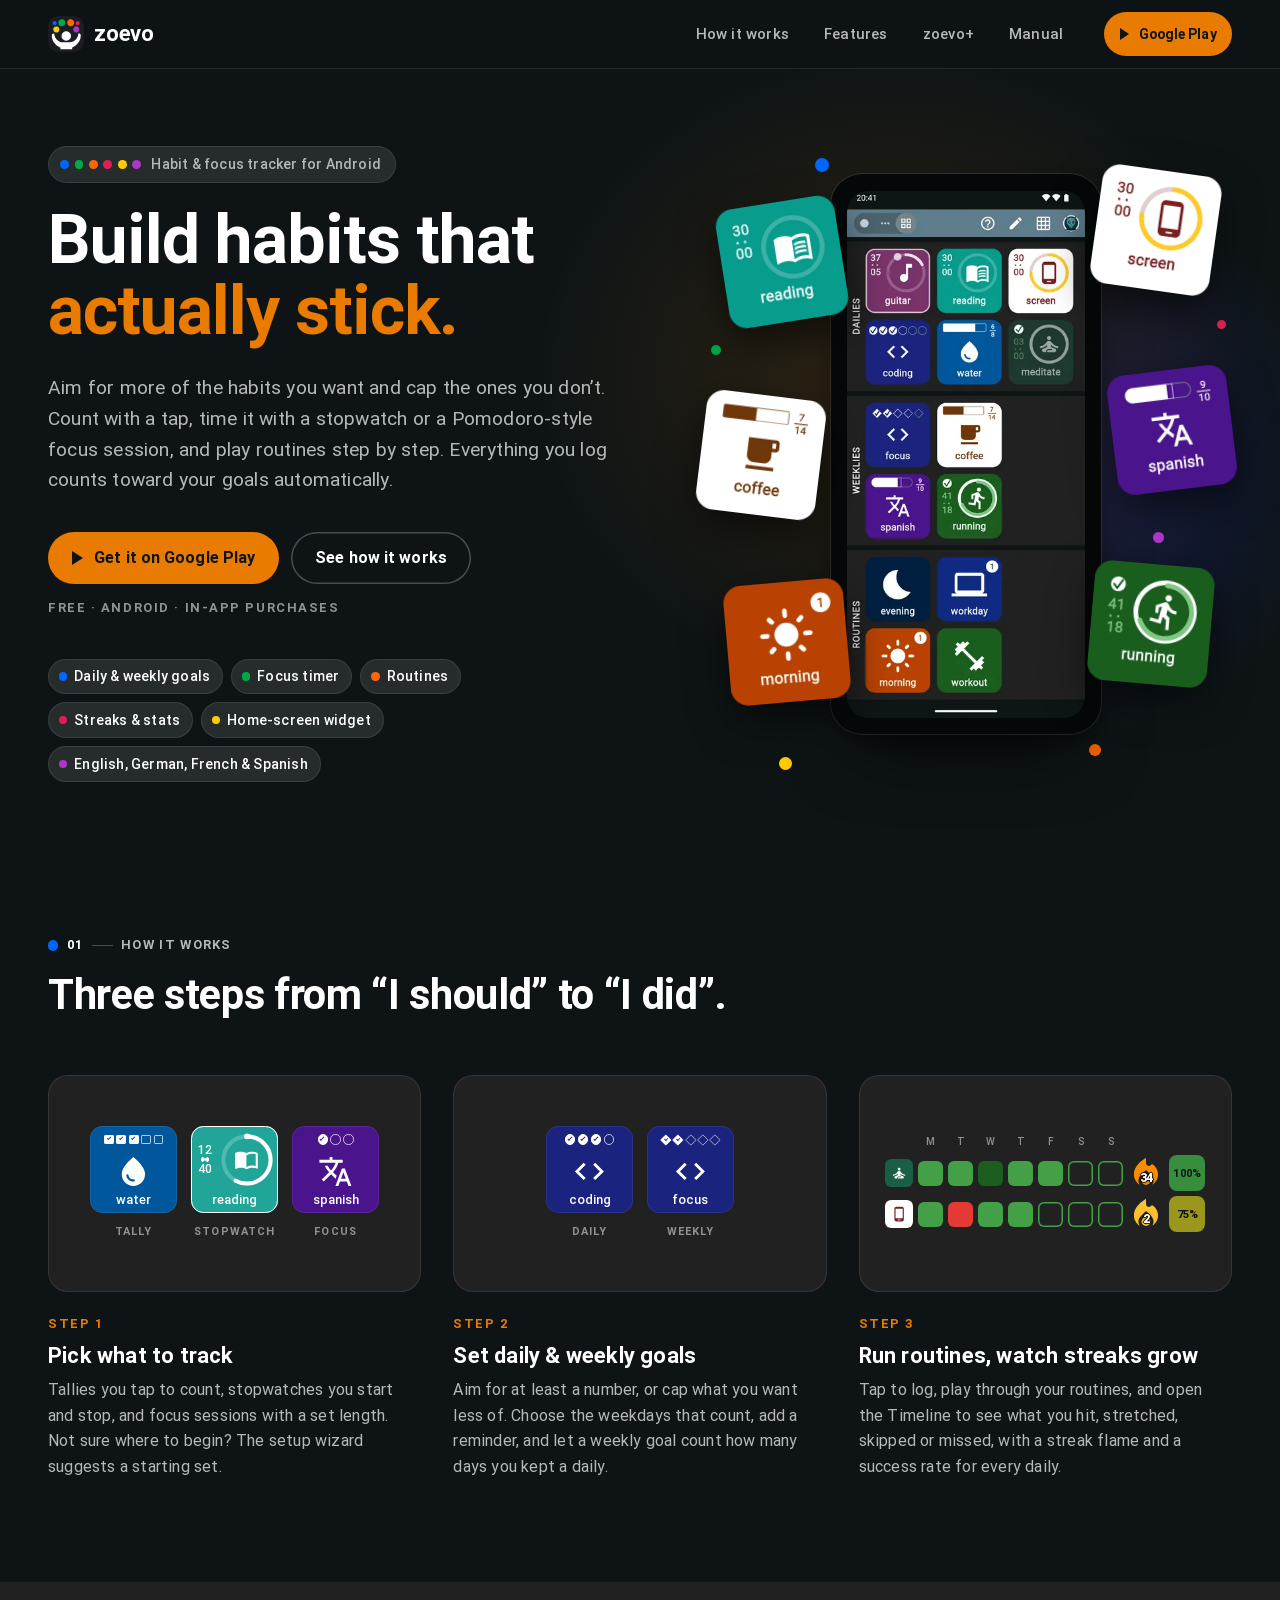
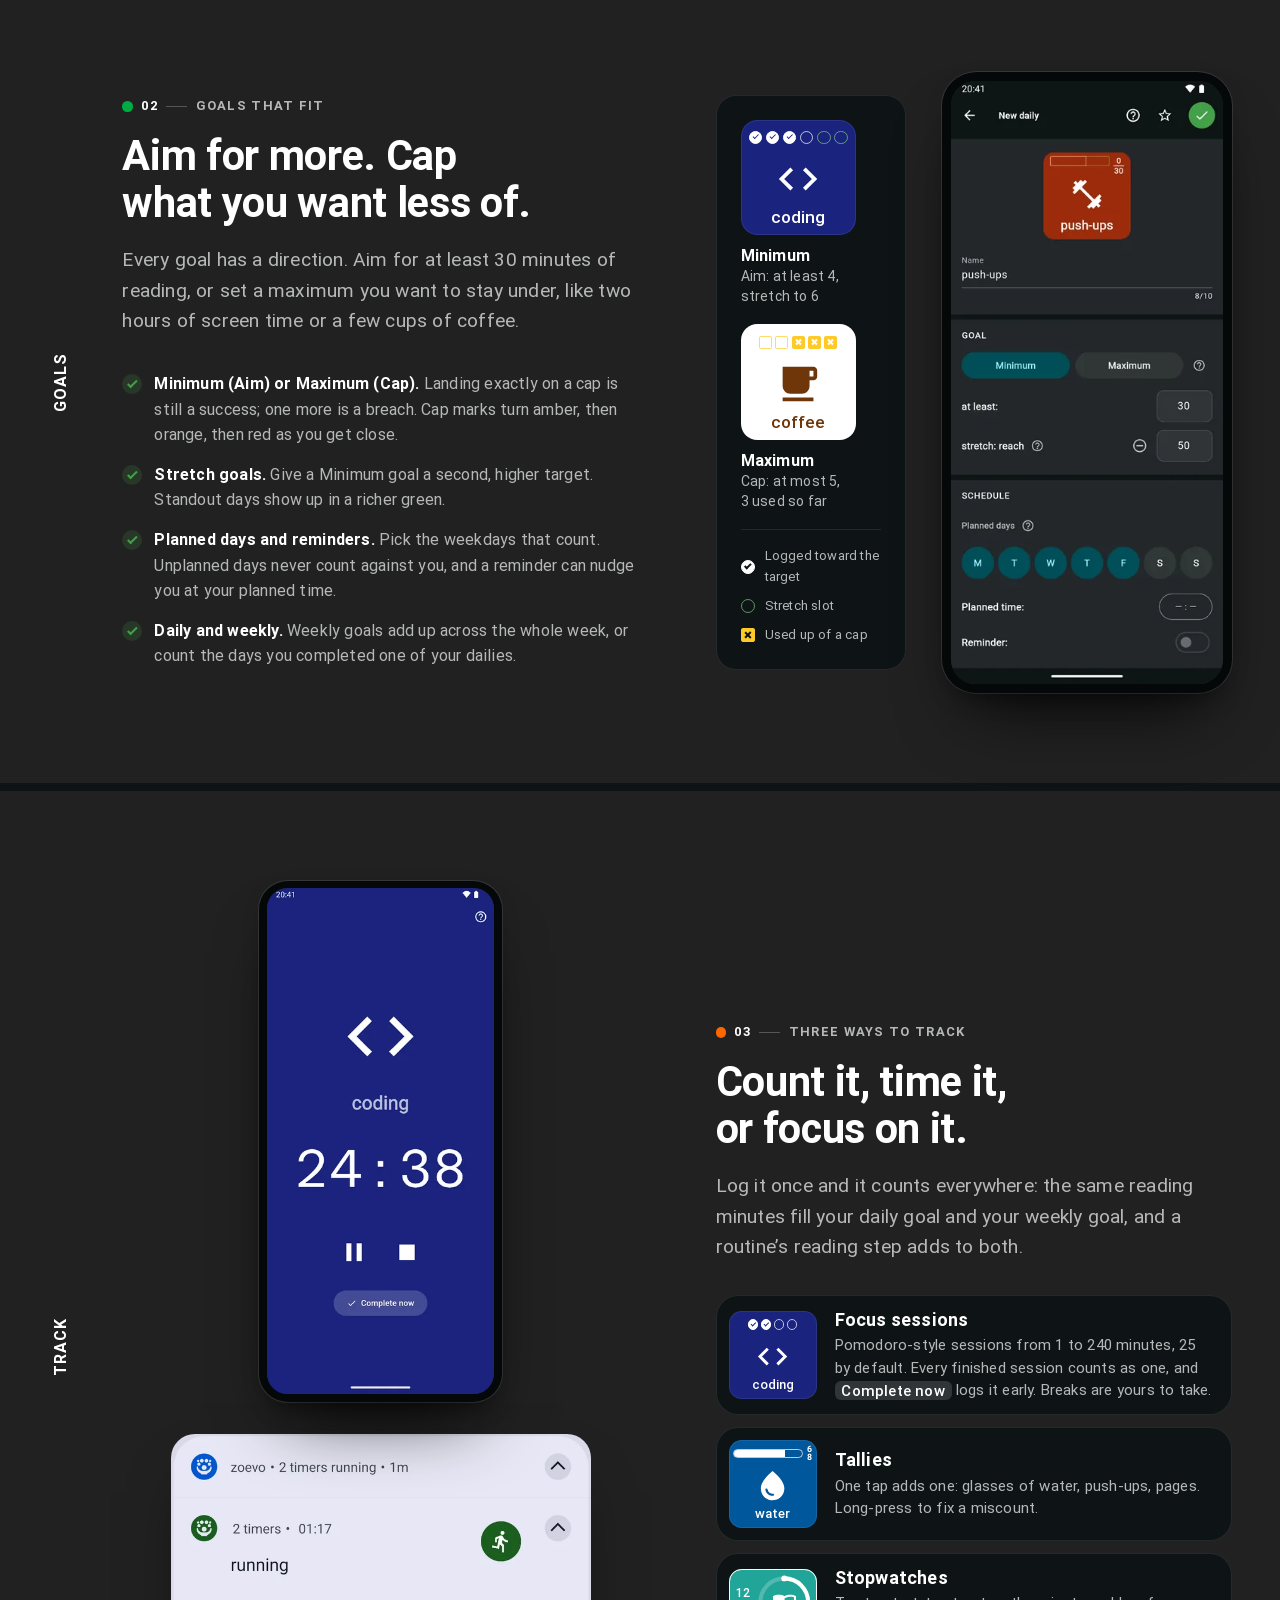
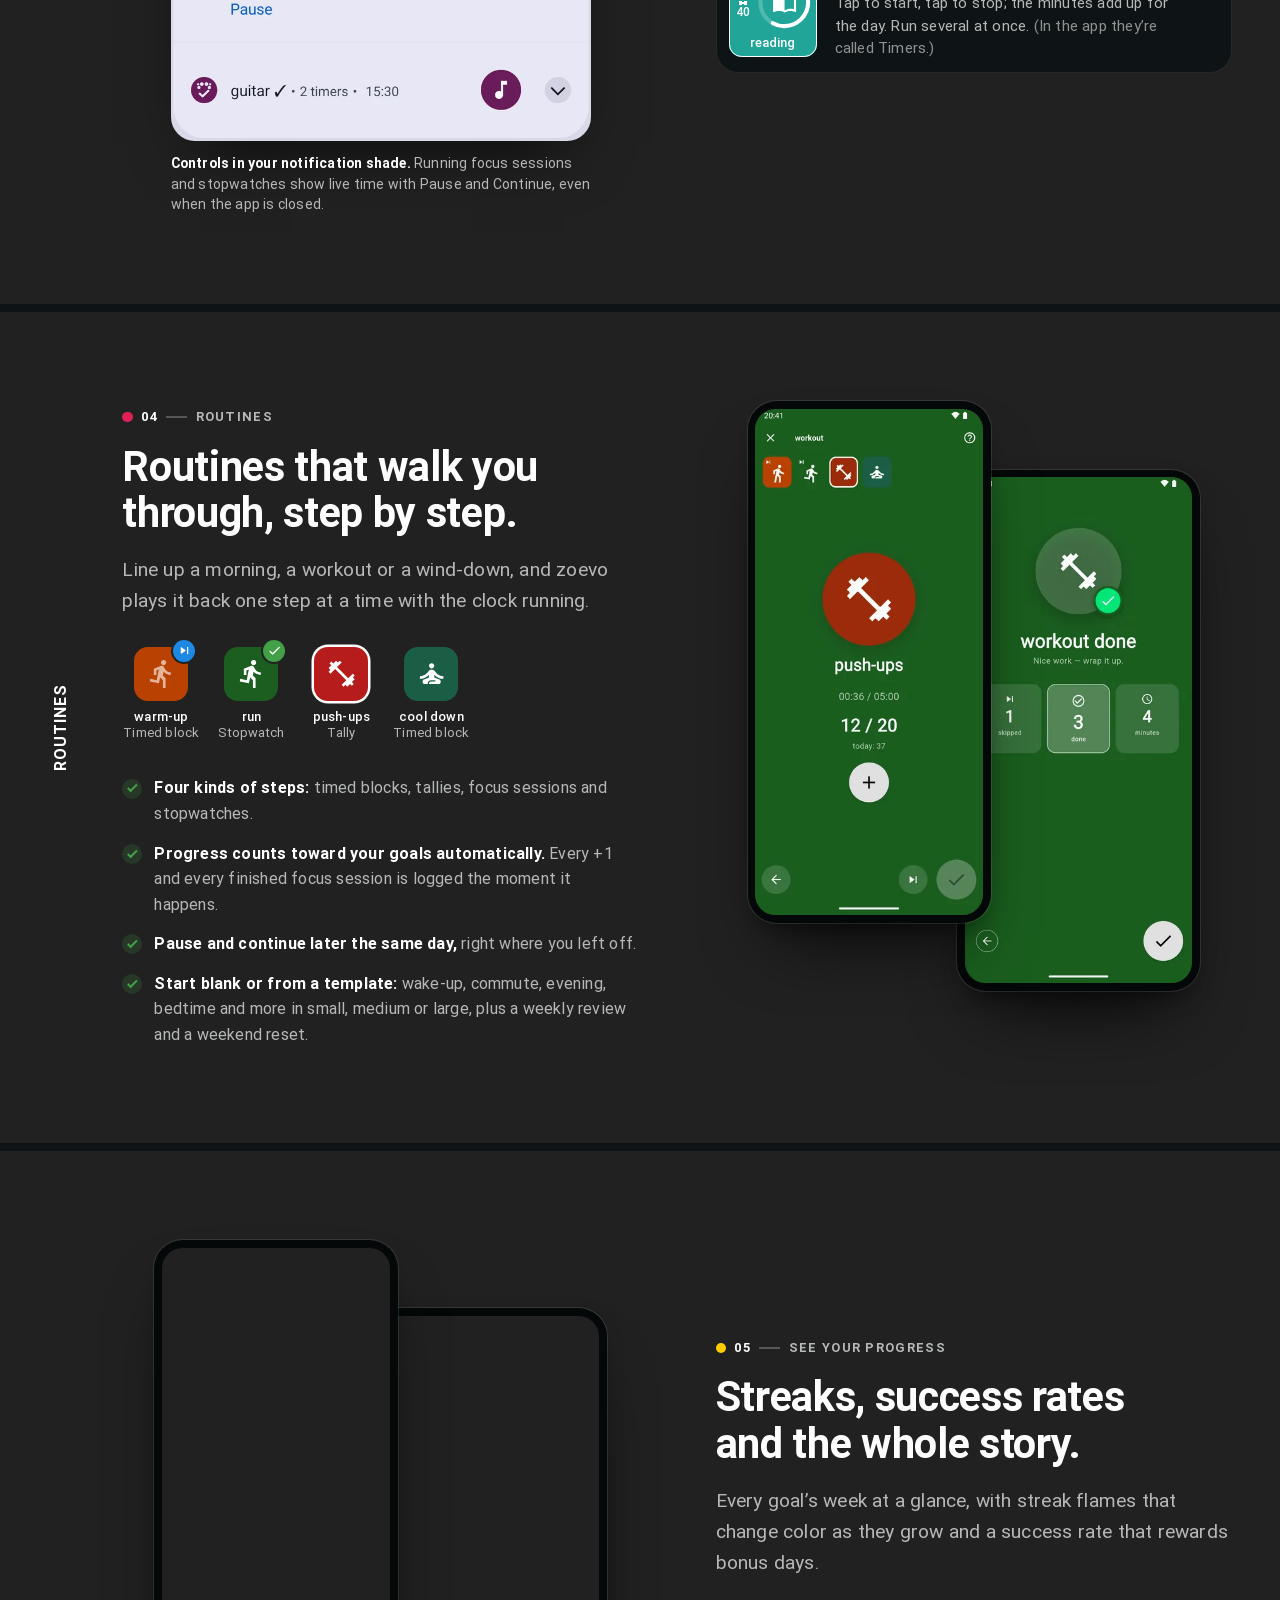
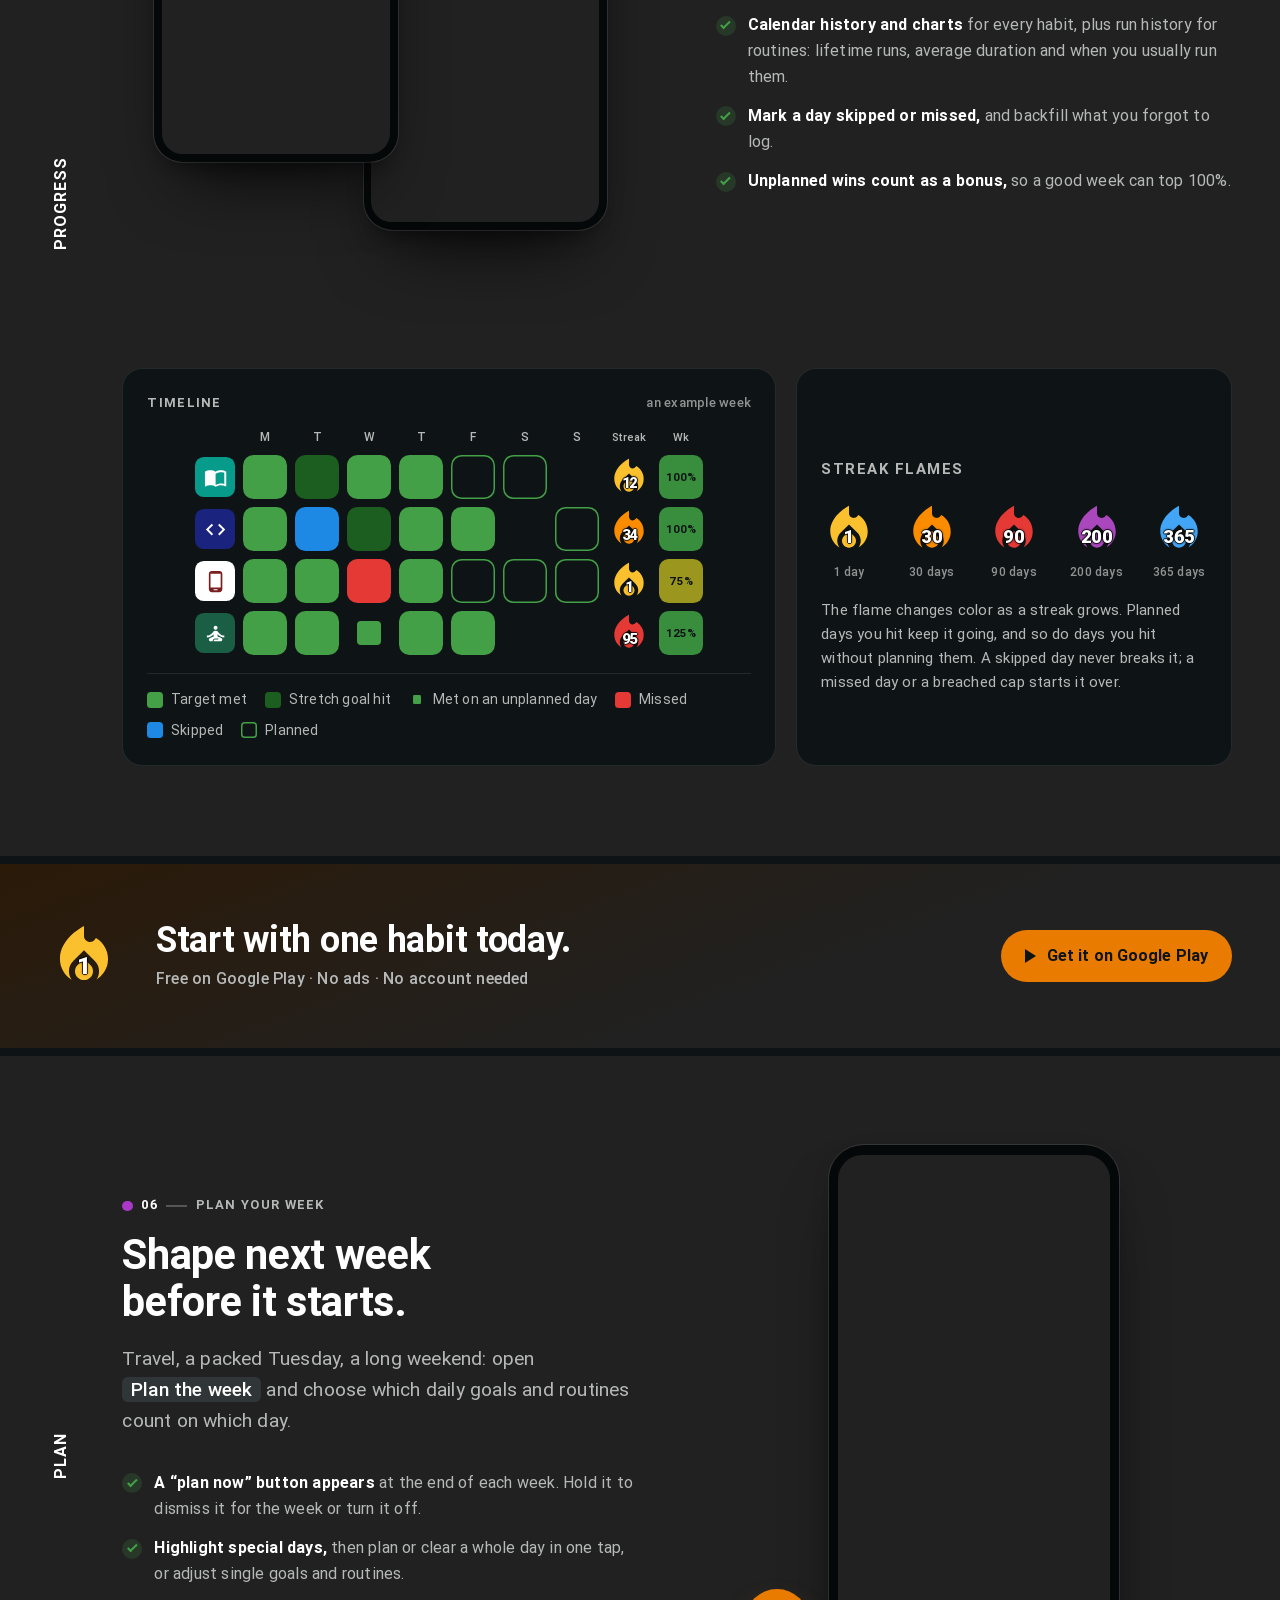
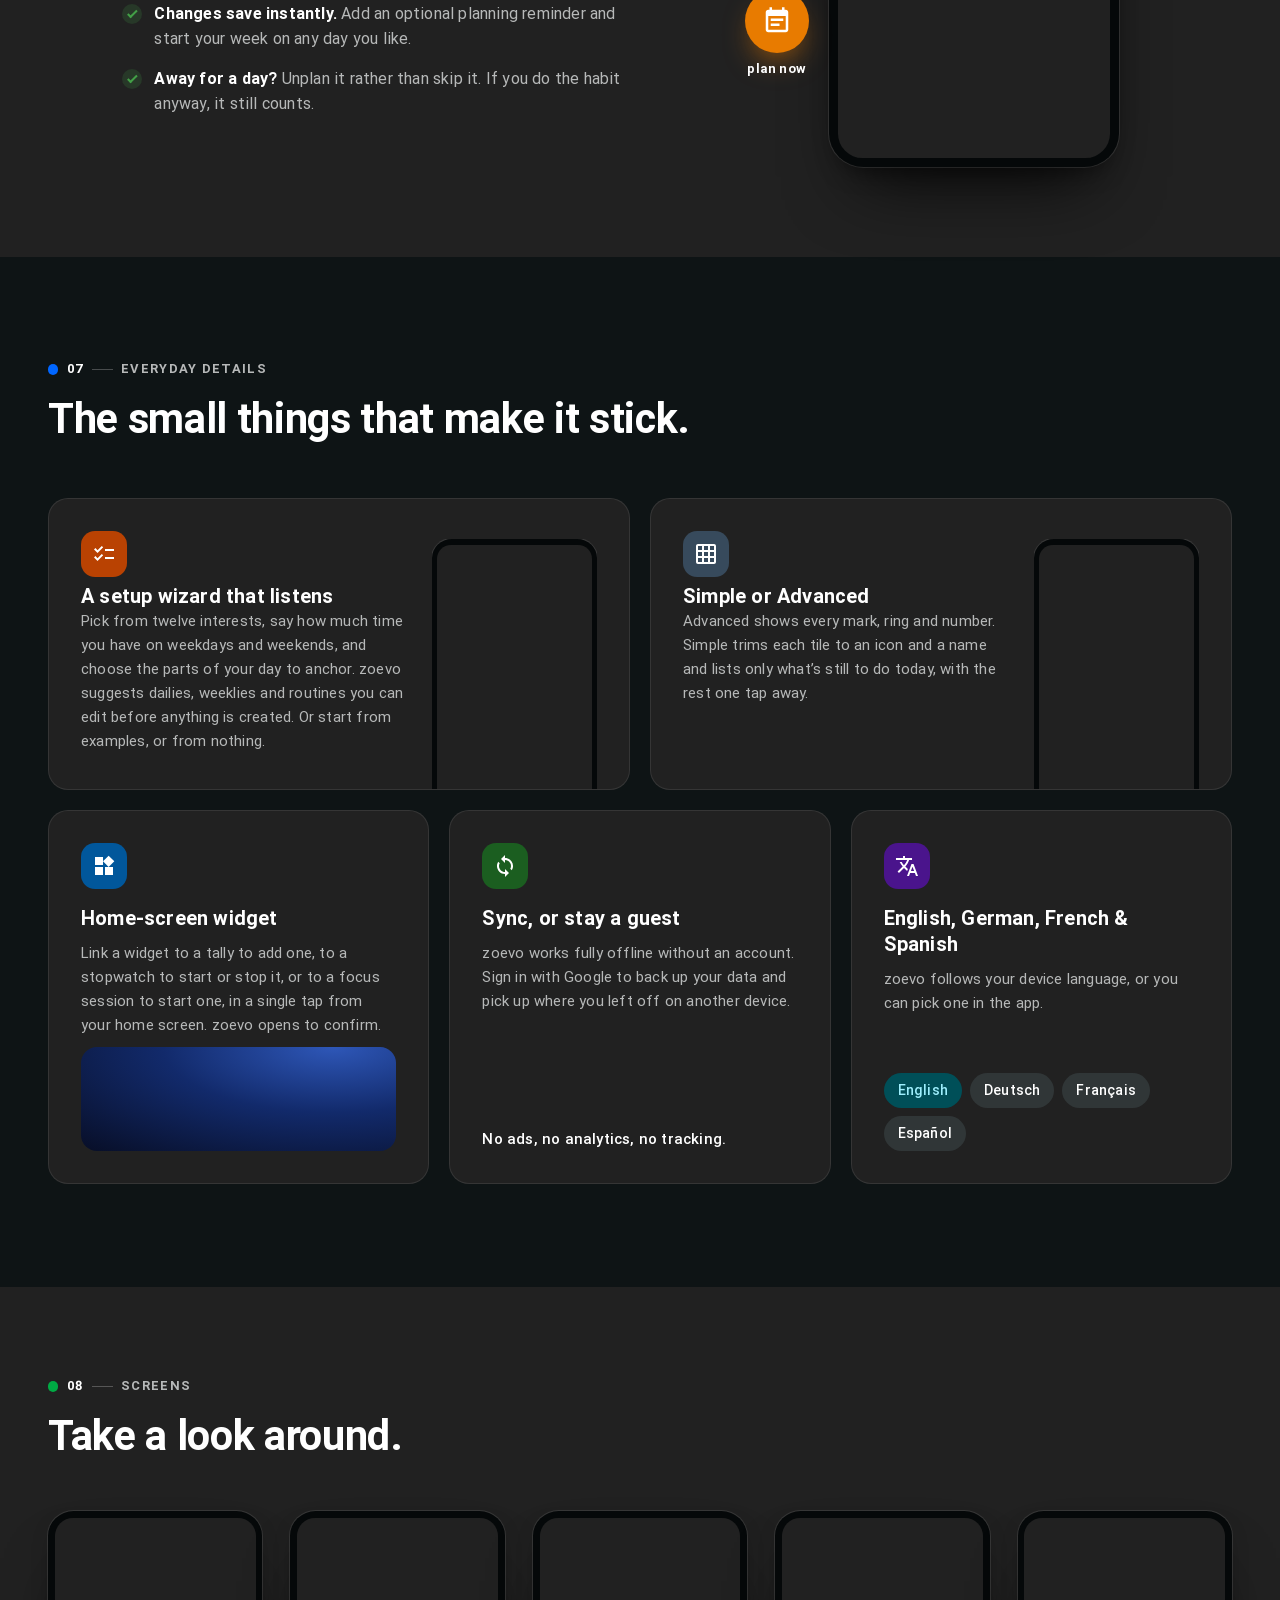
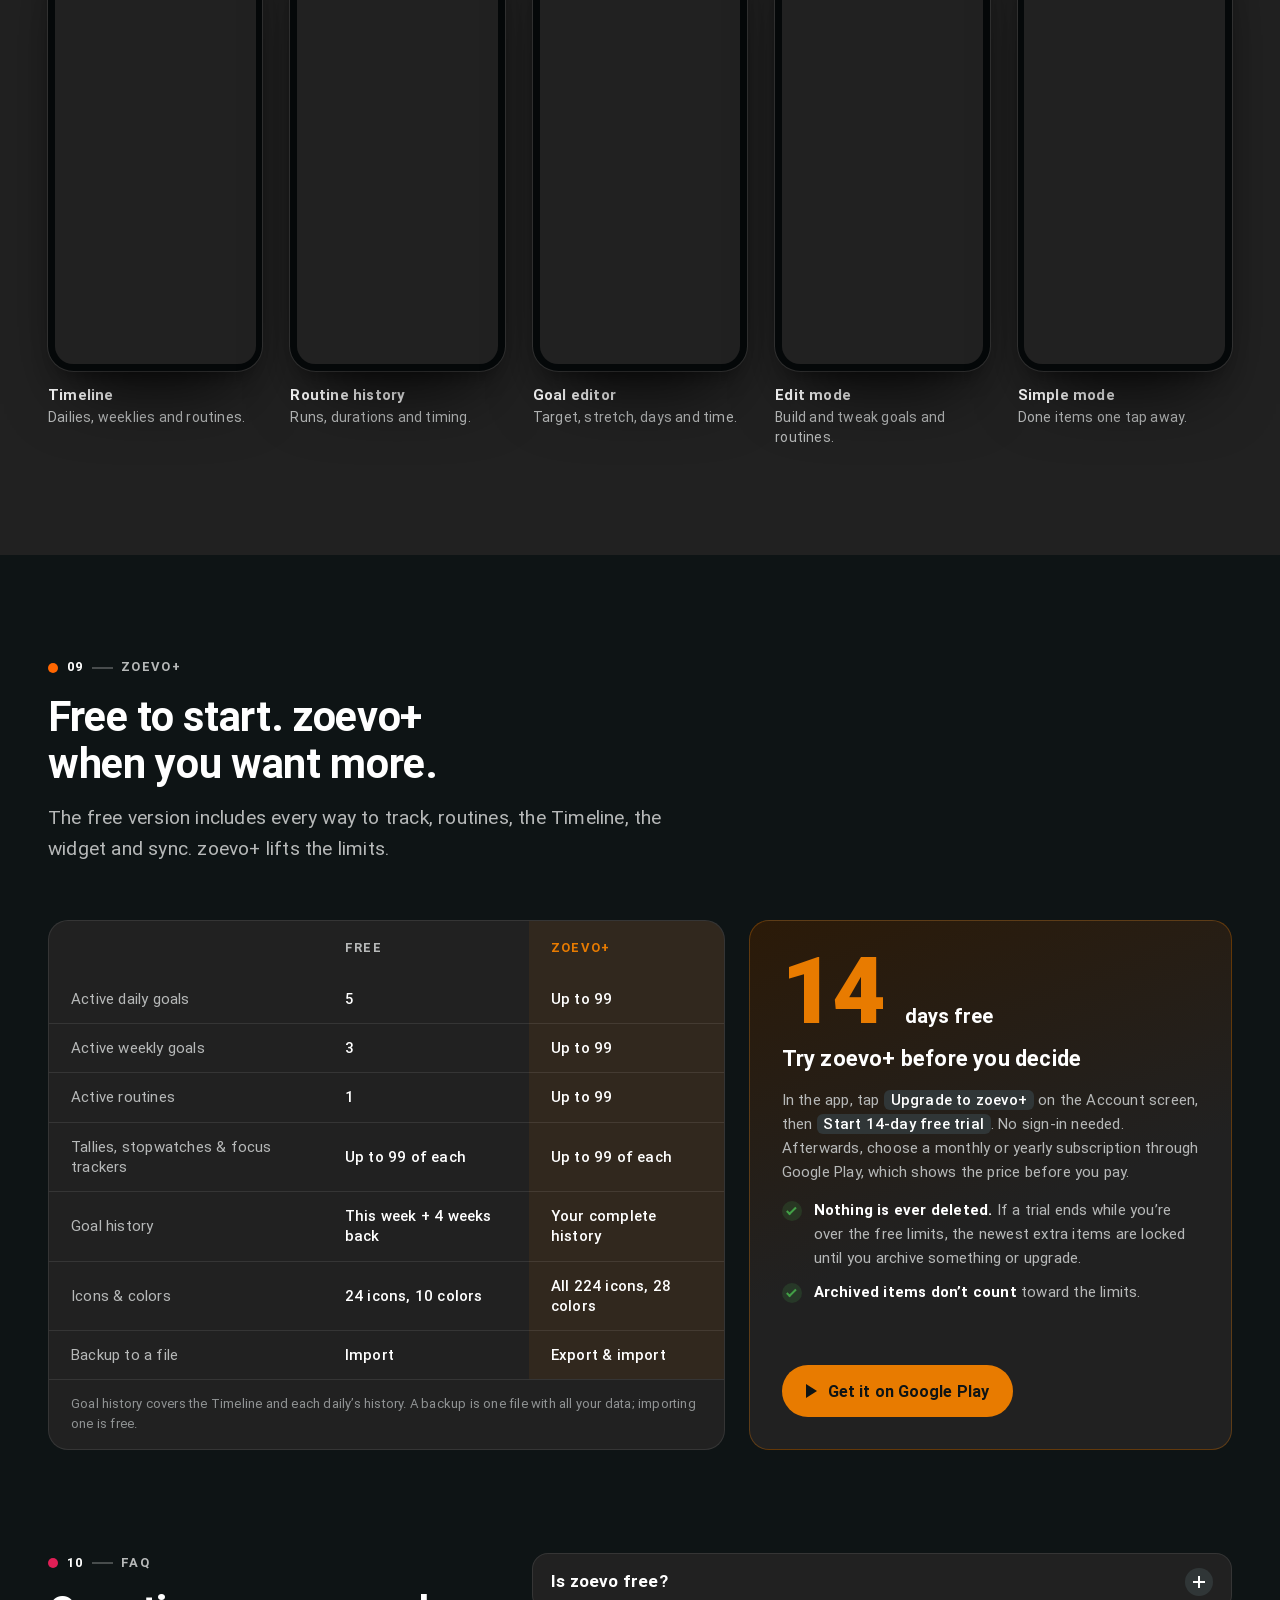
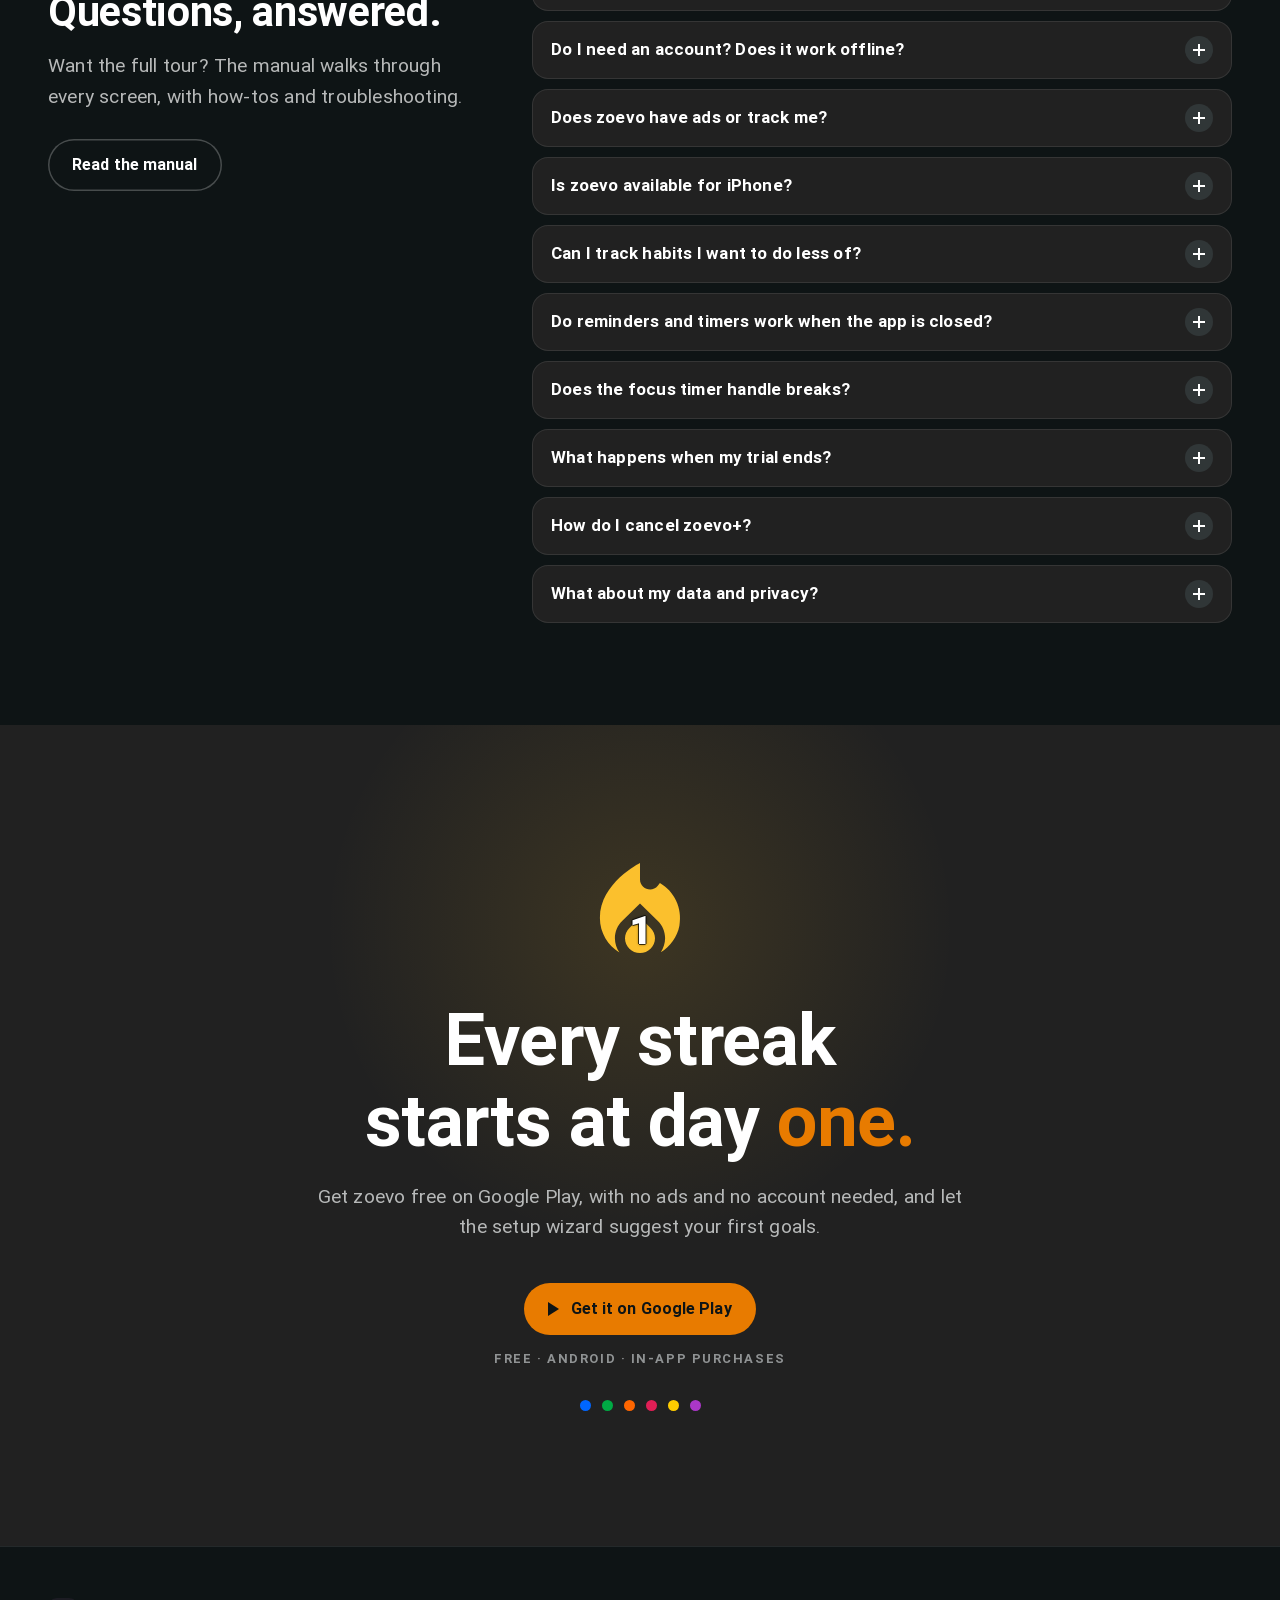
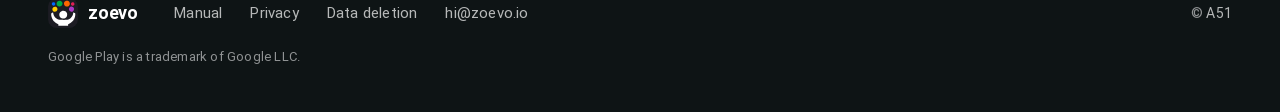
==== commit 5fdf57ff: "Backup files in the privacy policy; four app languages - privacy.html: new section 05 "Backup files"" ====
--- a/index.html
+++ b/index.html
@@ -86,7 +86,7 @@
         <li><i class="d-orange"></i>Routines</li>
         <li><i class="d-pink"></i>Streaks &amp; stats</li>
         <li><i class="d-yellow"></i>Home-screen widget</li>
-        <li><i class="d-purple"></i>English &amp; German</li>
+        <li><i class="d-purple"></i>English, German, French &amp; Spanish</li>
       </ul>
     </div>
 
@@ -543,9 +543,9 @@
       </article>
       <article class="card">
         <span class="card-ic c-purple"><svg class="ic" viewBox="0 0 24 24" aria-hidden="true"><use href="img/icons.svg#i-translate"/></svg></span>
-        <h3>English &amp; German</h3>
+        <h3>English, German, French &amp; Spanish</h3>
         <p>zoevo follows your device language, or you can pick one in the app.</p>
-        <ul class="lang-pills" role="list"><li lang="en">English</li><li lang="de">Deutsch</li></ul>
+        <ul class="lang-pills" role="list"><li lang="en">English</li><li lang="de">Deutsch</li><li lang="fr">Français</li><li lang="es">Español</li></ul>
       </article>
     </div>
   </div>
@@ -593,9 +593,10 @@
             <tr><th scope="row">Tallies, stopwatches &amp; focus trackers</th><td>Up to 99 of each</td><td class="pc">Up to 99 of each</td></tr>
             <tr><th scope="row">Goal history</th><td>This week + 4&nbsp;weeks back</td><td class="pc">Your complete history</td></tr>
             <tr><th scope="row">Icons &amp; colors</th><td>24 icons, 10 colors</td><td class="pc">All 224 icons, 28 colors</td></tr>
+            <tr><th scope="row">Backup to a file</th><td>Import</td><td class="pc">Export &amp; import</td></tr>
           </tbody>
         </table>
-        <p class="compare-note">Goal history covers the Timeline and each daily’s history. CSV export is planned for zoevo+ and not available yet.</p>
+        <p class="compare-note">Goal history covers the Timeline and each daily’s history. A backup is one file with all your data; importing one is free.</p>
       </div>
       <div class="card trial">
         <p class="big">14<span>days free</span></p>
@@ -625,7 +626,7 @@
         <summary>Is zoevo free?</summary>
         <div class="qa-body">
           <p>Yes. zoevo is free to download and use, with every way to track, routines, the Timeline, the widget and sync. The free plan covers up to 5 daily goals, 3 weekly goals and 1 routine at a time.</p>
-          <p><strong>zoevo+</strong> is an optional subscription that raises those limits to 99, unlocks your complete history and every icon and color. You can try it free for 14 days.</p>
+          <p><strong>zoevo+</strong> is an optional subscription that raises those limits to 99, unlocks your complete history and every icon and color, and lets you export a backup. You can try it free for 14 days.</p>
         </div>
       </details>
       <details class="qa">
--- a/css/home.css
+++ b/css/home.css
@@ -208,7 +208,7 @@
 .peek .phone{--pw:clamp(130px,13vw,165px);box-shadow:0 0 0 1px rgba(255,255,255,.10)}
 .widgets{display:flex;gap:12px;margin-top:auto;padding:16px;border-radius:16px;background:radial-gradient(120% 140% at 80% 0%,#2E57B8 0%,#122a6b 45%,#070d24 100%)}
 .widgets img{width:clamp(56px,5.6vw,72px);height:auto;border-radius:14%}
-.lang-pills{display:flex;gap:8px;margin-top:auto;padding-top:6px;list-style:none}
+.lang-pills{display:flex;flex-wrap:wrap;gap:8px;margin-top:auto;padding-top:6px;list-style:none}
 .lang-pills li{padding:.45em 1em;border-radius:var(--r-pill);background:var(--control);font-size:.875rem;font-weight:500}
 .lang-pills li:first-child{background:var(--selected);color:var(--on-selected)}
 .bento p.promise{margin-top:auto;padding-top:4px;color:#fff;font-weight:500}
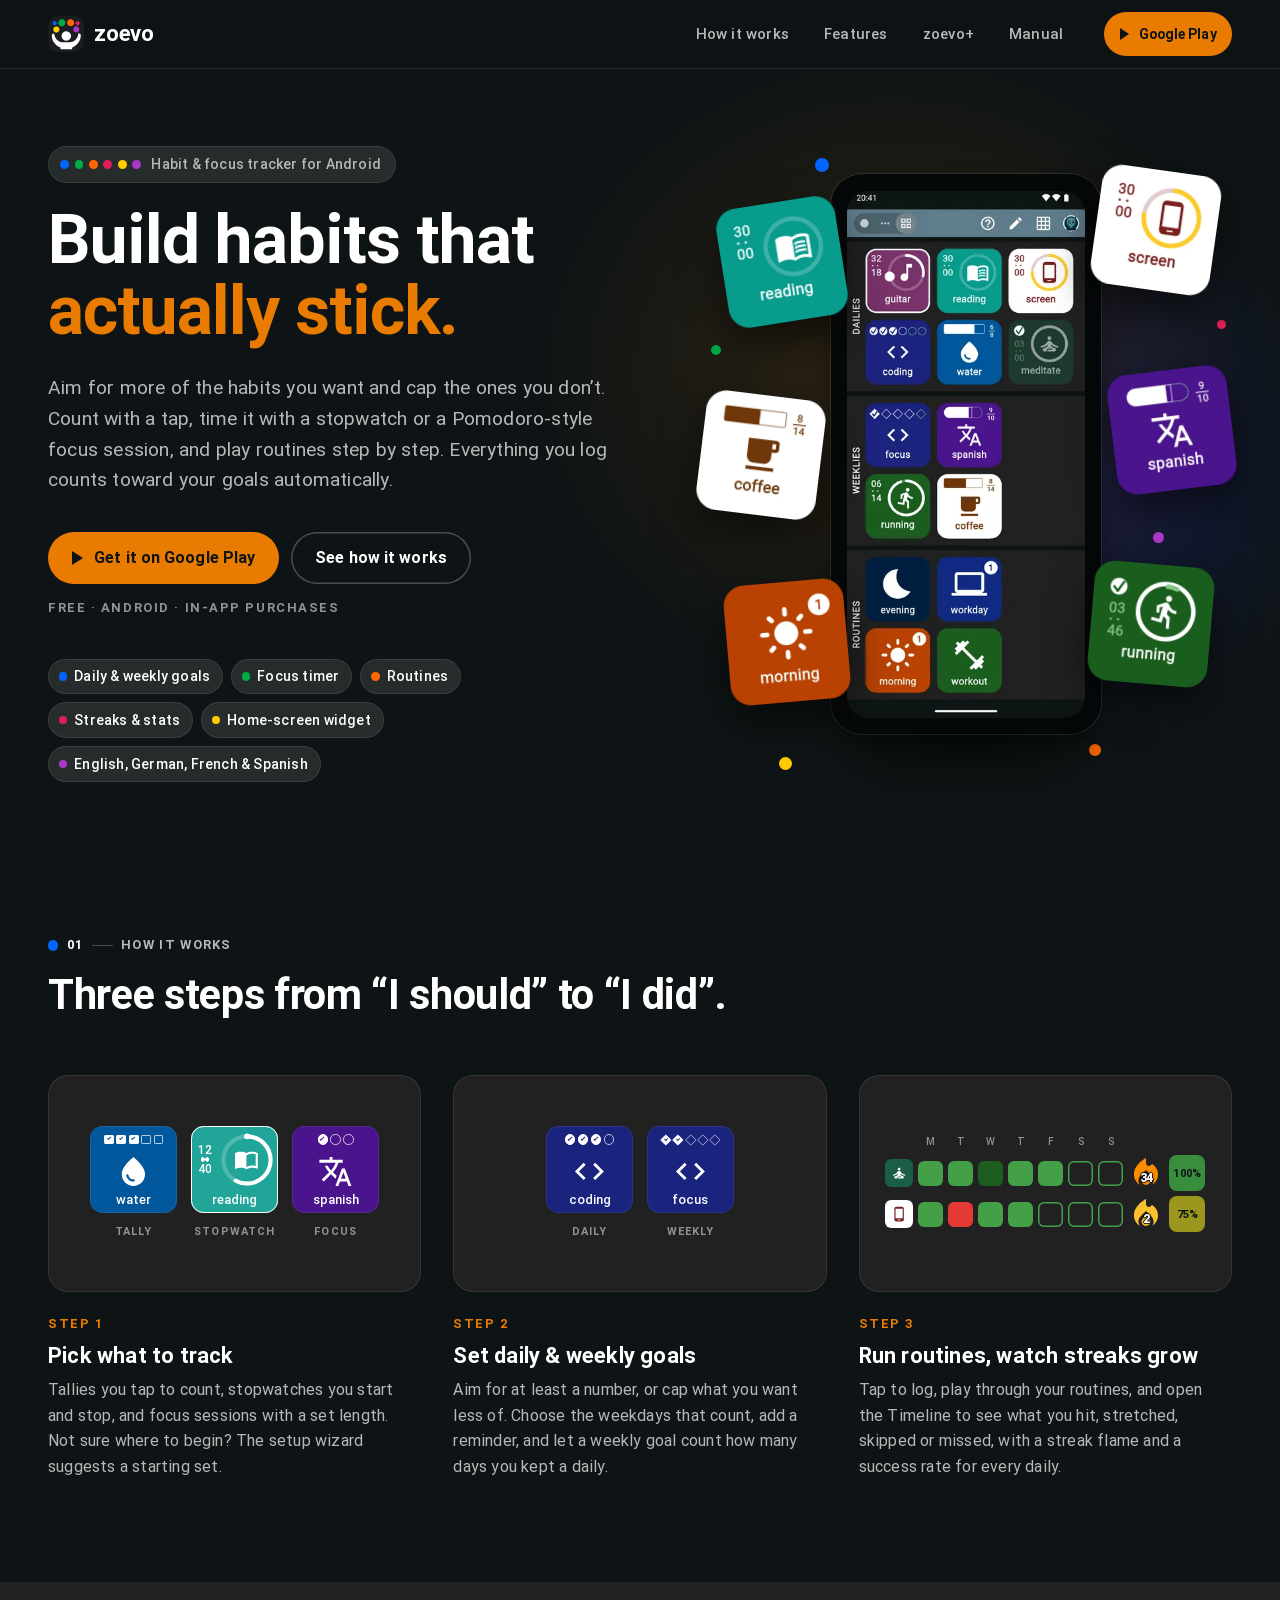
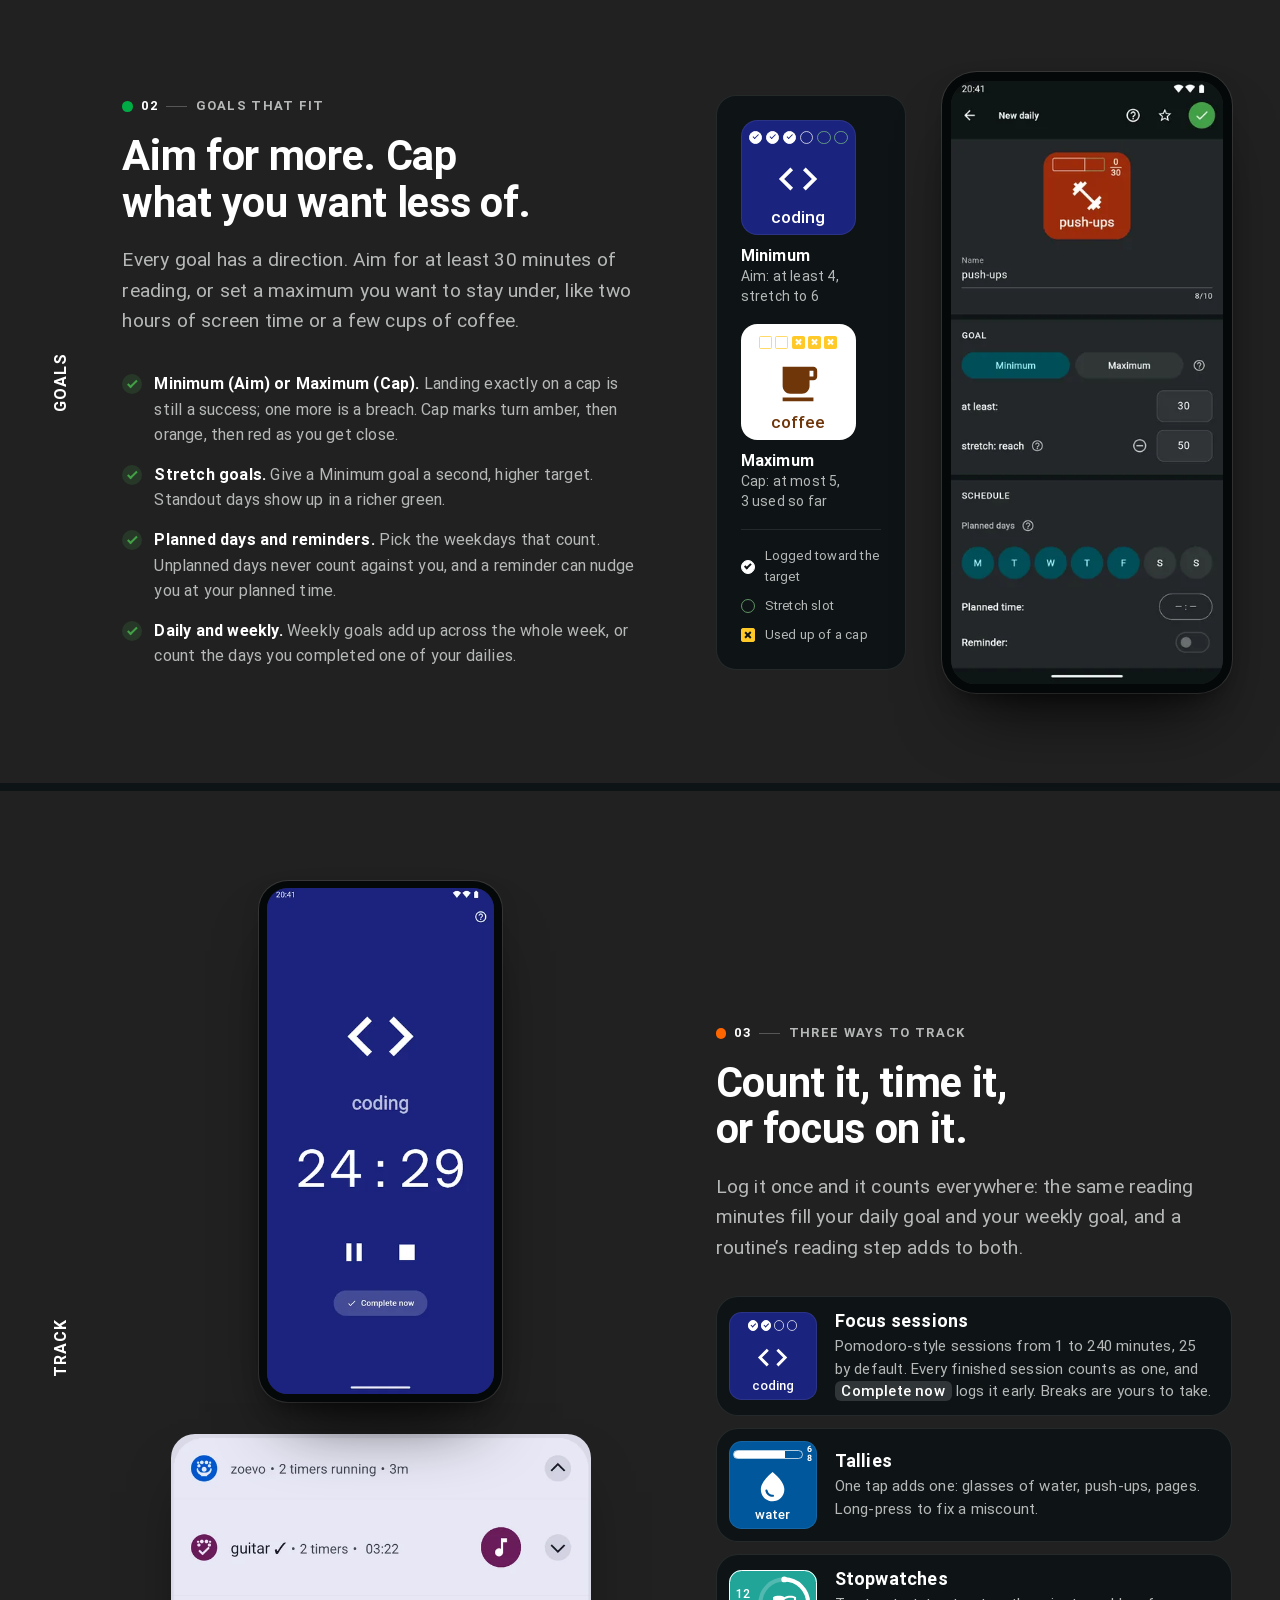
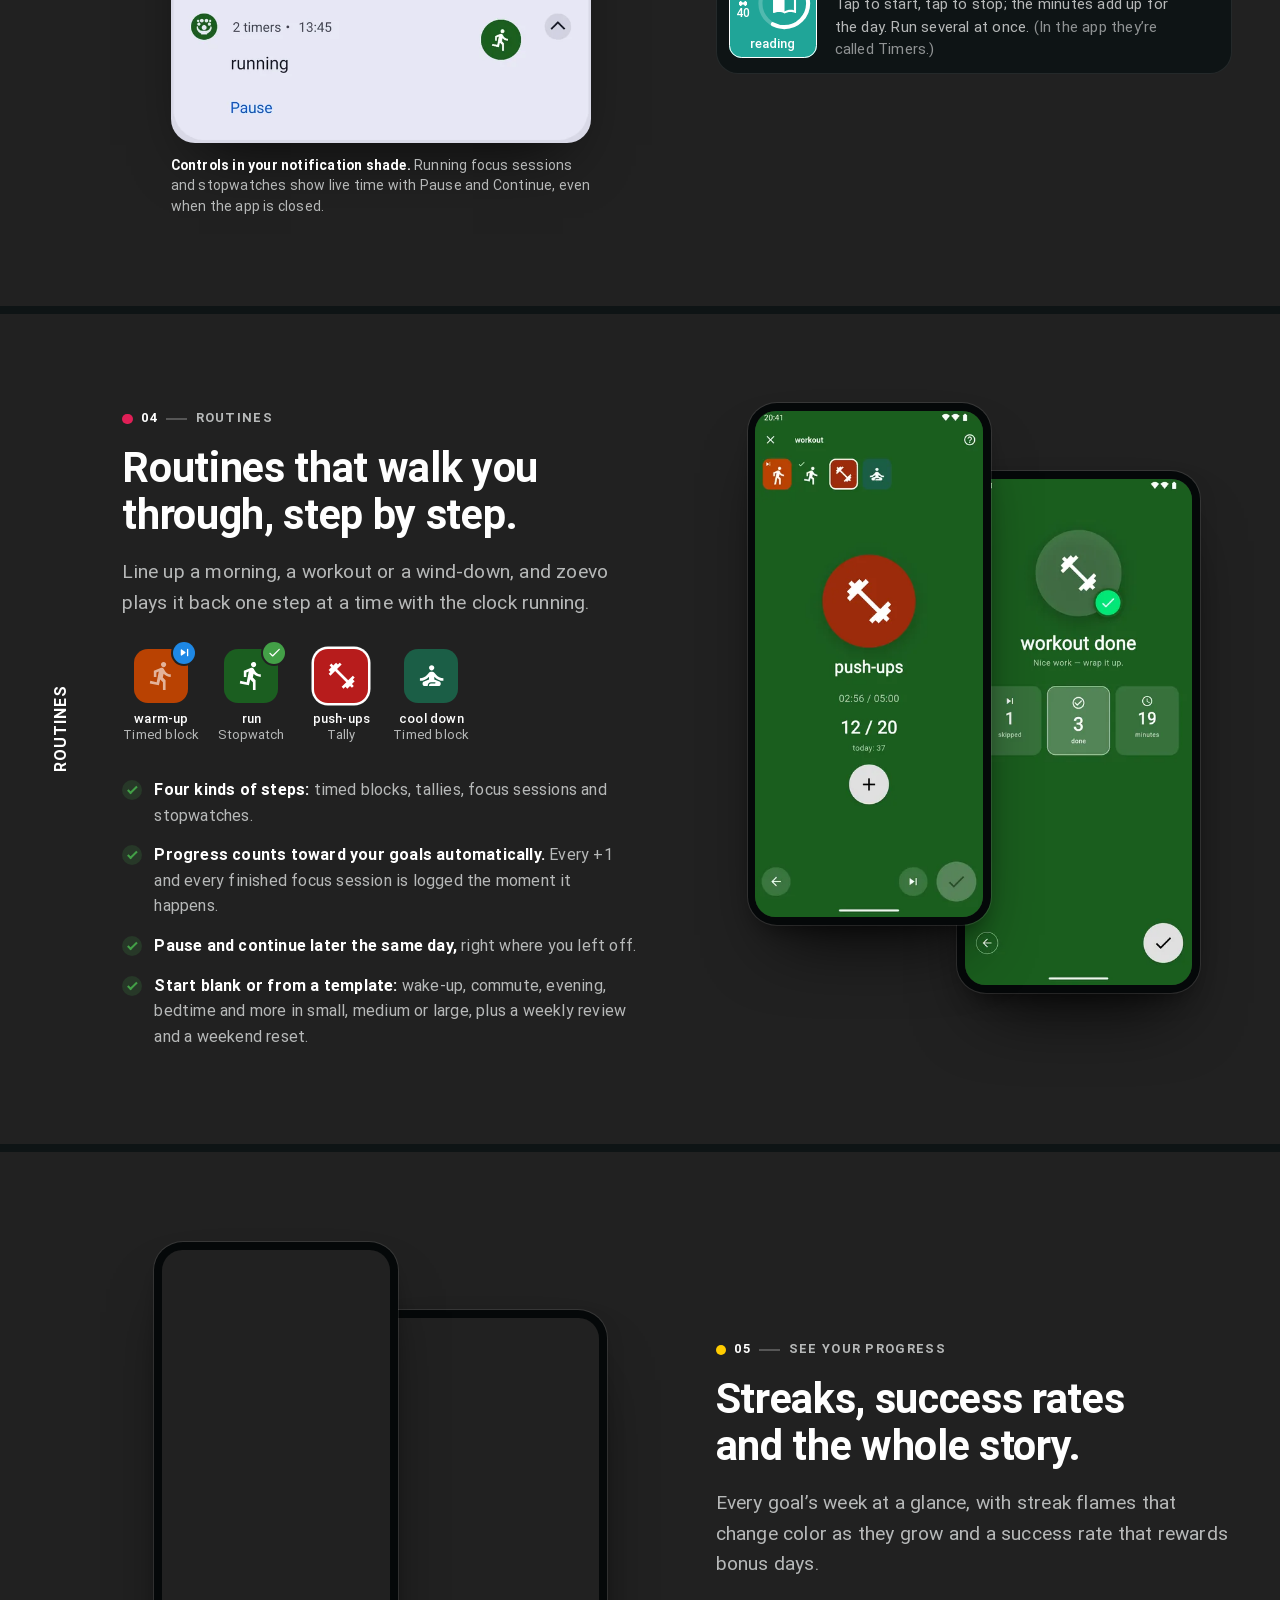
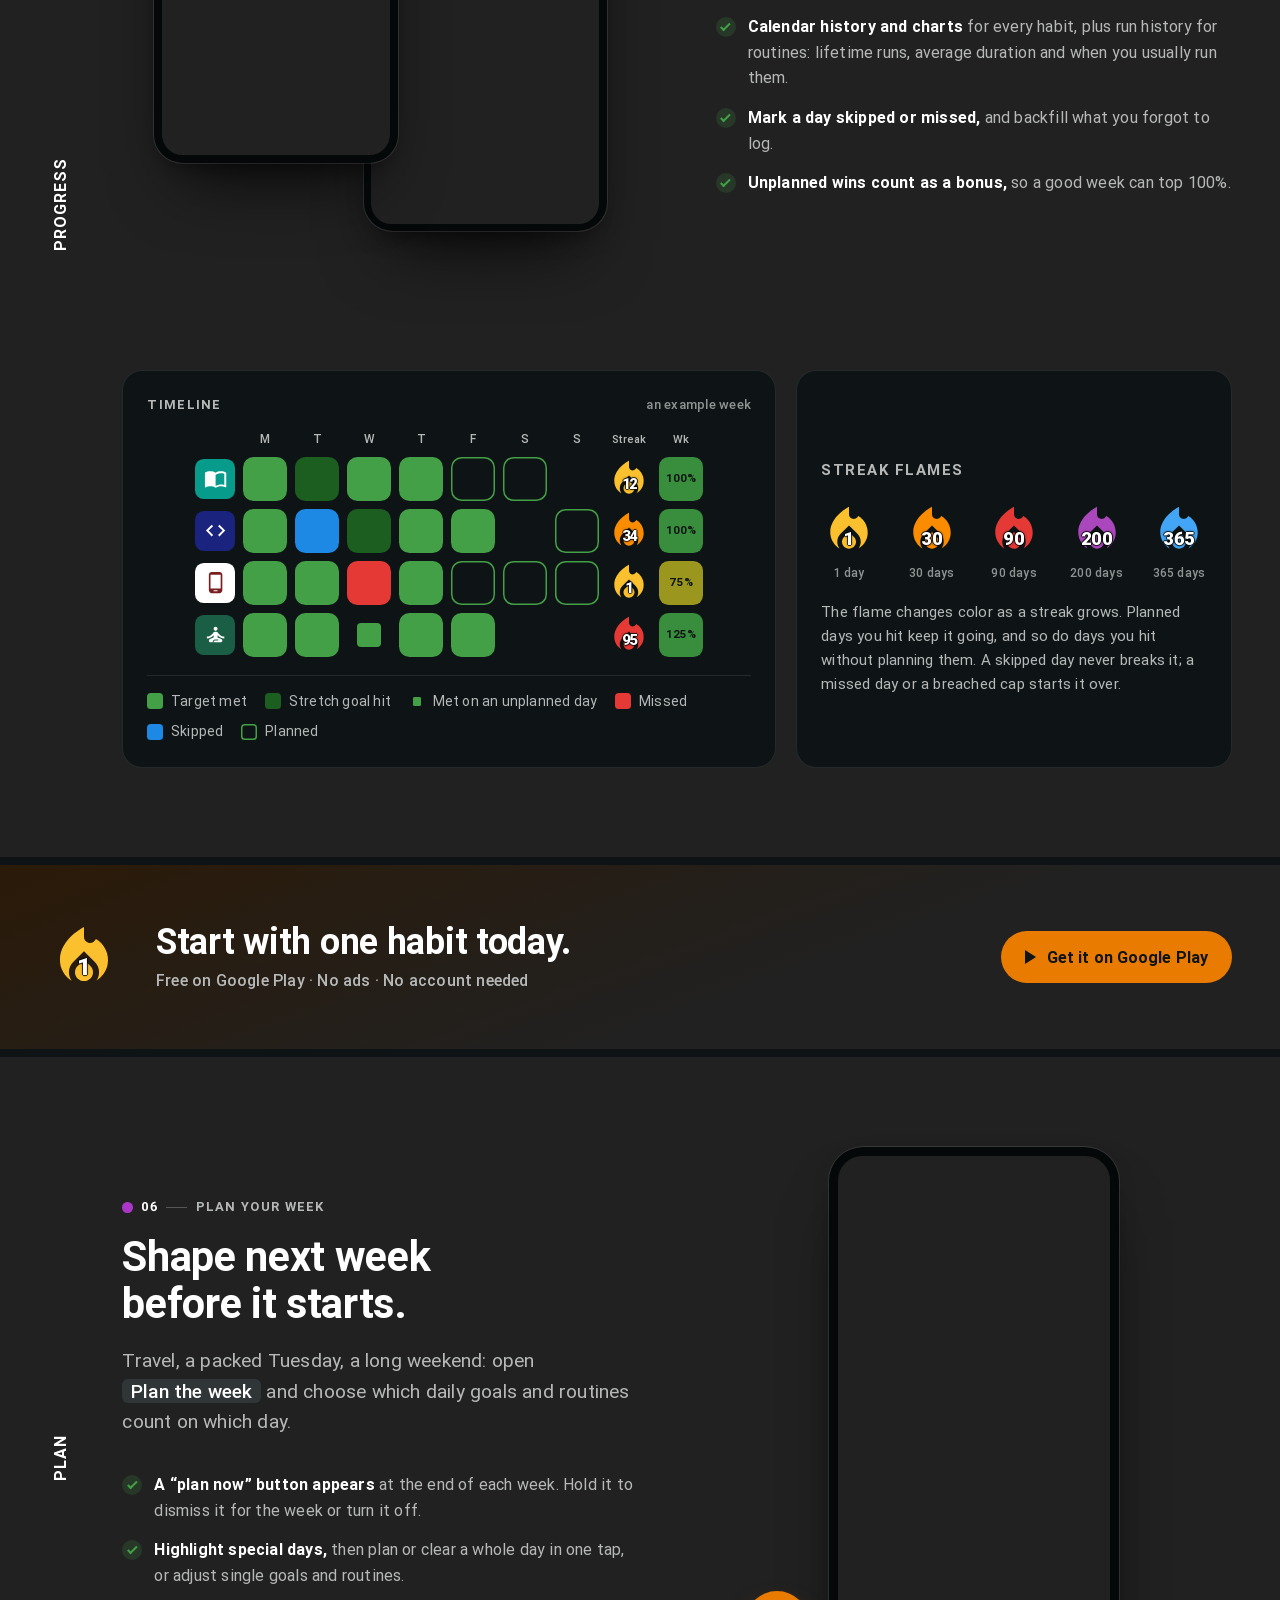
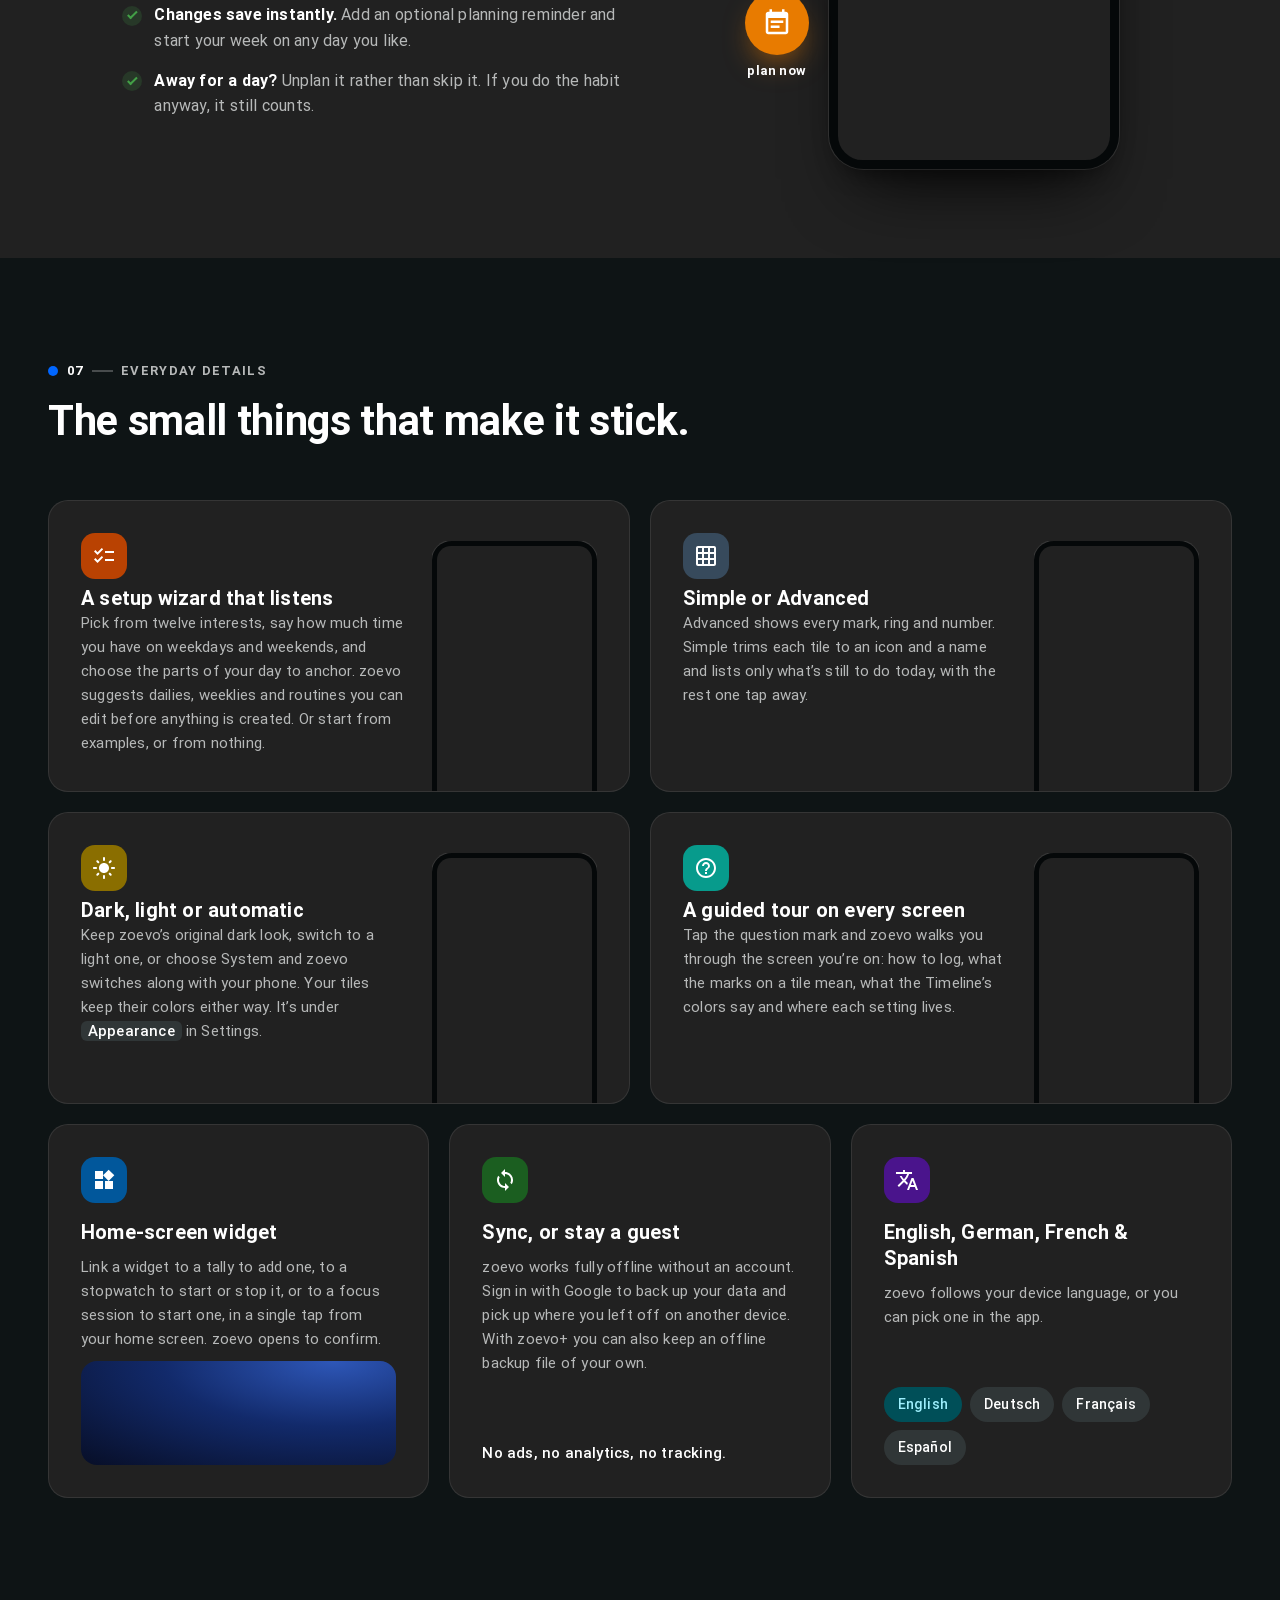
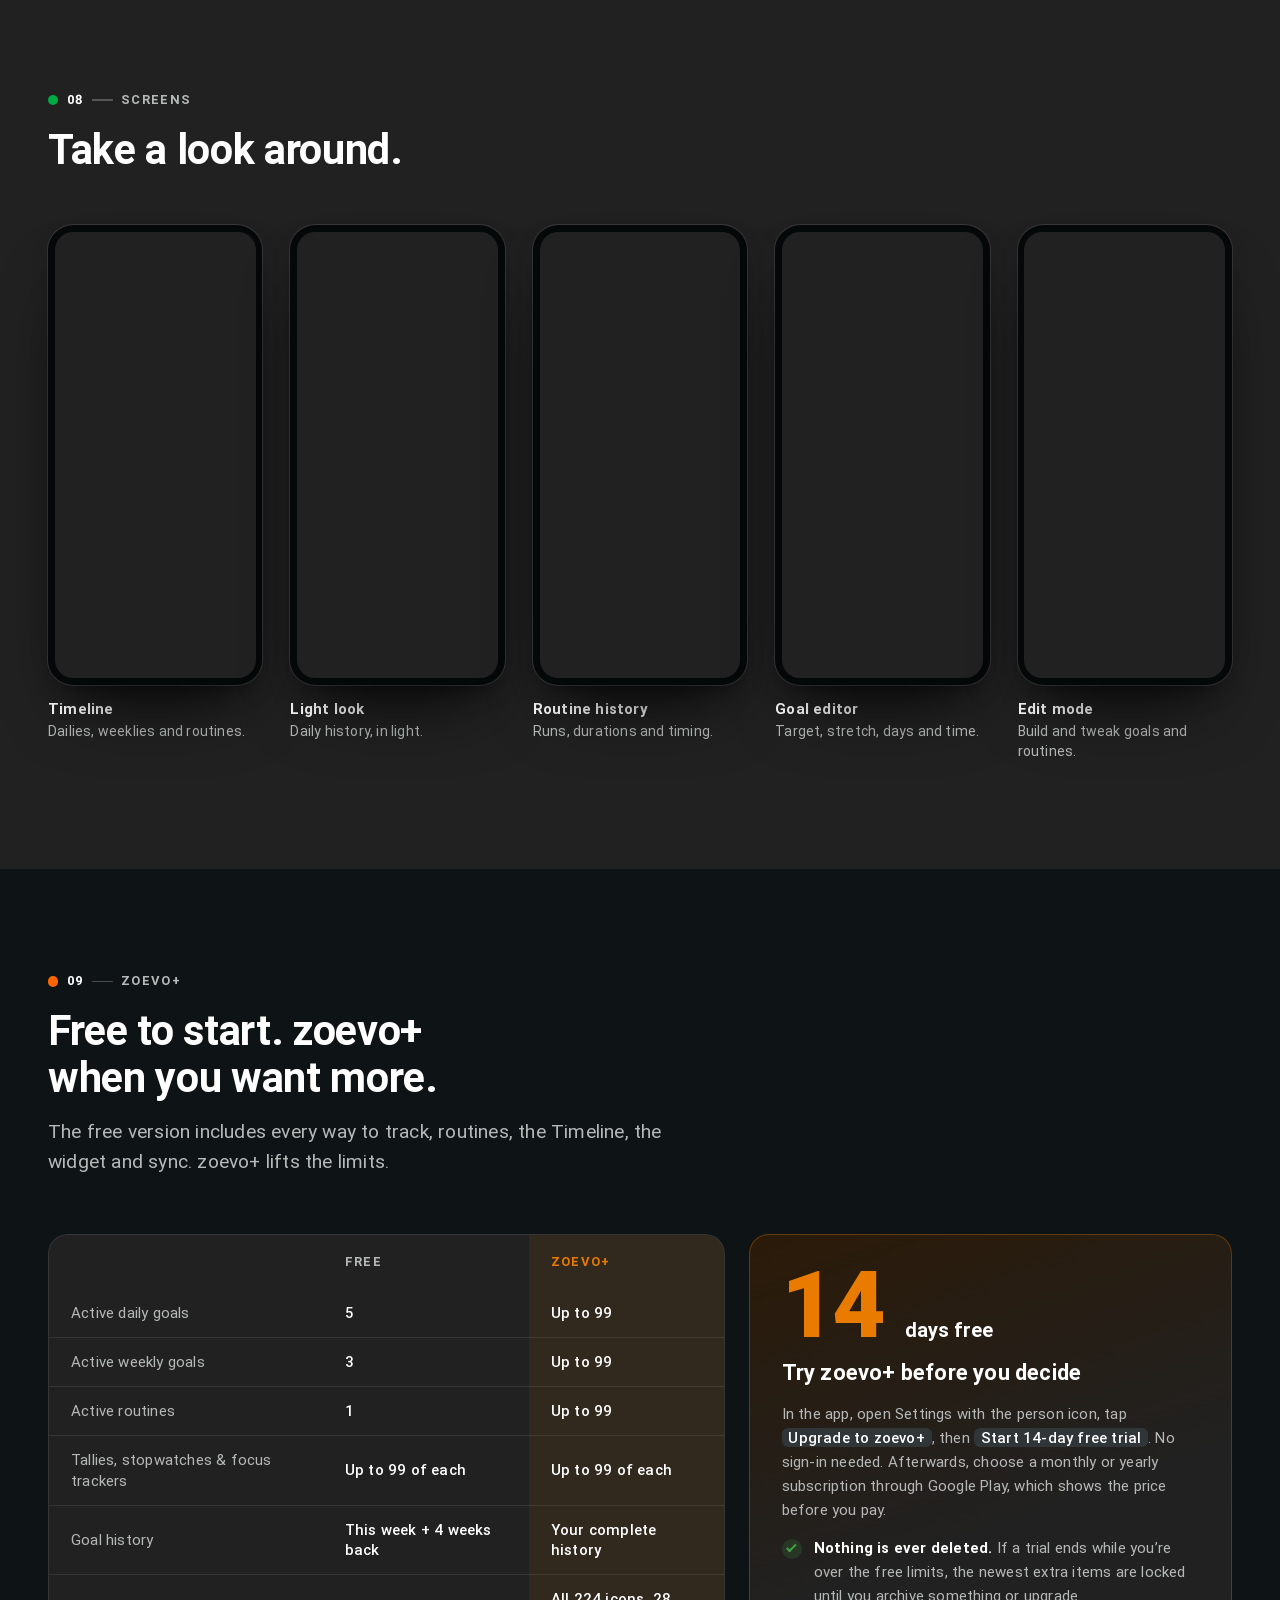
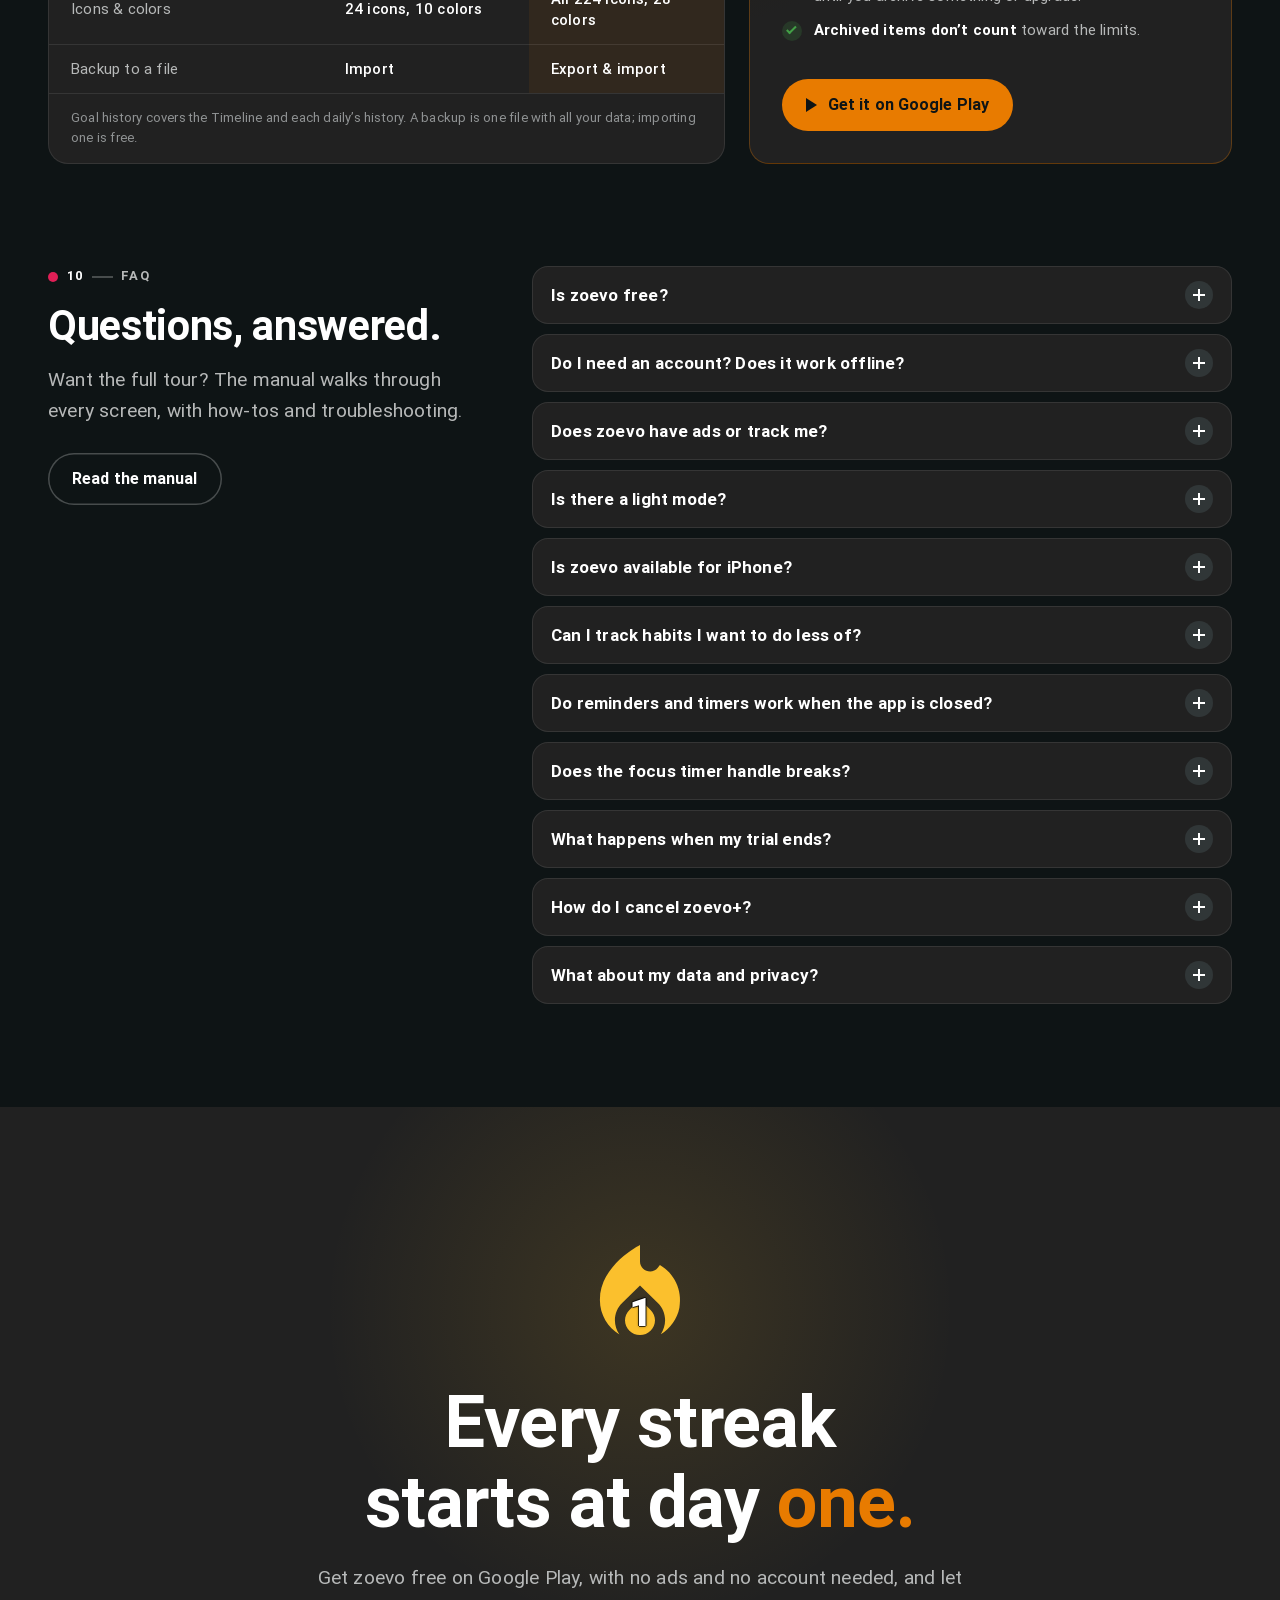
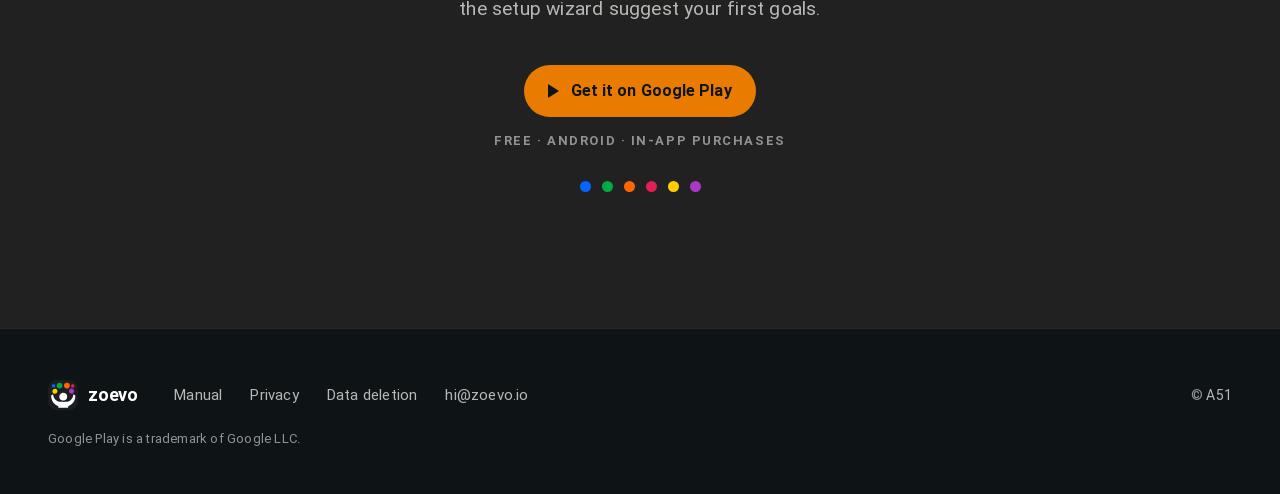
==== commit 2fecc007: "Light and system appearance, guided tours, 0.11.0 screenshots - Every screenshot, crop, tile, the sh" ====
--- a/index.html
+++ b/index.html
@@ -44,7 +44,7 @@
   "downloadUrl": "https://play.google.com/store/apps/details?id=io.a51.zoevo",
   "sameAs": ["https://play.google.com/store/apps/details?id=io.a51.zoevo"],
   "image": "https://zoevo.io/img/og.png",
-  "inLanguage": ["en", "de"],
+  "inLanguage": ["en", "de", "fr", "es"],
   "offers": {"@type": "Offer", "price": "0", "priceCurrency": "USD"},
   "publisher": {"@type": "Organization", "name": "A51", "url": "https://a51.io"}
 }
@@ -92,7 +92,7 @@
 
     <div class="hero-art">
       <div class="phone hero-phone">
-        <img src="img/shots/01-main-run.webp" srcset="img/shots/01-main-run-360.webp 360w, img/shots/01-main-run.webp 540w" sizes="(min-width: 900px) 270px, 52vw" width="540" height="1200" fetchpriority="high" alt="The zoevo main screen: colored tiles in three sections. Dailies show a running guitar stopwatch, reading and screen-time timers, three of six coding sessions, water at 6 of 8 and a completed meditate goal. Weeklies show focus, coffee, spanish and running. Routines show evening, workday, morning and workout.">
+        <img src="img/shots/01-main-run.webp" srcset="img/shots/01-main-run-360.webp 360w, img/shots/01-main-run.webp 540w" sizes="(min-width: 900px) 270px, 52vw" width="540" height="1200" fetchpriority="high" alt="The zoevo main screen: colored tiles in three sections. Dailies show a running guitar stopwatch, reading and screen-time timers, three of six coding sessions, water at 6 of 8 and a completed meditate goal. Weeklies show focus, spanish, running and coffee. Routines show evening, workday, morning and workout.">
       </div>
       <img class="ft ft-1" src="img/tiles/reading.webp" width="240" height="240" alt="">
       <img class="ft ft-2" src="img/tiles/coffee.webp" width="240" height="240" alt="">
@@ -307,11 +307,11 @@
       <div class="feature-media track-media">
         <figure class="shot">
           <div class="phone">
-            <img src="img/shots/28-focus-running.webp" srcset="img/shots/28-focus-running-360.webp 360w, img/shots/28-focus-running.webp 540w" sizes="(min-width: 900px) 260px, 60vw" width="540" height="1200" loading="lazy" alt="A focus session for coding on a full indigo screen, counting down at 24:38, with pause and stop buttons and a Complete now button.">
+            <img src="img/shots/28-focus-running.webp" srcset="img/shots/28-focus-running-360.webp 360w, img/shots/28-focus-running.webp 540w" sizes="(min-width: 900px) 260px, 60vw" width="540" height="1200" loading="lazy" alt="A focus session for coding on a full indigo screen, counting down at 24:29, with pause and stop buttons and a Complete now button.">
           </div>
         </figure>
         <figure class="notif">
-          <img src="img/shots/notif-timers.webp" width="720" height="527" loading="lazy" alt="Android notification from zoevo: 2 timers running. The running stopwatch shows 01:17 with a Pause button; below it, guitar with a check mark at 15:30.">
+          <img src="img/shots/notif-timers.webp" width="720" height="530" loading="lazy" alt="Android notification from zoevo: 2 timers running. guitar has a check mark and counts up 03:22 past its target; below it, the running stopwatch shows 13:45 with a Pause button.">
           <figcaption><b>Controls in your notification shade.</b> Running focus sessions and stopwatches show live time with Pause and Continue, even when the app is closed.</figcaption>
         </figure>
       </div>
@@ -357,12 +357,12 @@
         <div class="duo">
           <figure class="shot">
             <div class="phone">
-              <img src="img/shots/25-routine-tally-step.webp" srcset="img/shots/25-routine-tally-step-360.webp 360w, img/shots/25-routine-tally-step.webp 540w" sizes="(min-width: 900px) 240px, 46vw" width="540" height="1200" loading="lazy" alt="The workout routine on its push-ups step: a strip of four steps at the top, 12 of 20 counted, 00:36 of 05:00 elapsed, and a large plus button.">
+              <img src="img/shots/25-routine-tally-step.webp" srcset="img/shots/25-routine-tally-step-360.webp 360w, img/shots/25-routine-tally-step.webp 540w" sizes="(min-width: 900px) 240px, 46vw" width="540" height="1200" loading="lazy" alt="The workout routine on its push-ups step: a strip of four steps at the top, 12 of 20 counted, 02:56 of 05:00 elapsed, and a large plus button.">
             </div>
           </figure>
           <figure class="shot">
             <div class="phone">
-              <img src="img/shots/26-routine-done.webp" srcset="img/shots/26-routine-done-360.webp 360w, img/shots/26-routine-done.webp 540w" sizes="(min-width: 900px) 240px, 46vw" width="540" height="1200" loading="lazy" alt="The end of the routine: workout done, with 1 skipped, 3 done and 4 minutes, and a check button to finish.">
+              <img src="img/shots/26-routine-done.webp" srcset="img/shots/26-routine-done-360.webp 360w, img/shots/26-routine-done.webp 540w" sizes="(min-width: 900px) 240px, 46vw" width="540" height="1200" loading="lazy" alt="The end of the routine: workout done, with 1 skipped, 3 done and 19 minutes, and a check button to finish.">
             </div>
           </figure>
         </div>
@@ -391,12 +391,12 @@
           <div class="duo">
             <figure class="shot">
               <div class="phone">
-                <img src="img/shots/29-timeline-streaks.webp" srcset="img/shots/29-timeline-streaks-360.webp 360w, img/shots/29-timeline-streaks.webp 540w" sizes="(min-width: 900px) 240px, 46vw" width="540" height="1200" loading="lazy" alt="Timeline for Sep 3 to Sep 9: six dailies with green, dark-green and red days, streak flames and weekly success rates between 80 and 100%, then weekly goals over the last 8 weeks.">
+                <img src="img/shots/29-timeline-streaks.webp" srcset="img/shots/29-timeline-streaks-360.webp 360w, img/shots/29-timeline-streaks.webp 540w" sizes="(min-width: 900px) 240px, 46vw" width="540" height="1200" loading="lazy" alt="Timeline for Sep 17 to Sep 23: six dailies with green, dark-green and red days, streak flames and weekly success rates between 57 and 100%, then weekly goals over the last 8 weeks.">
               </div>
             </figure>
             <figure class="shot">
               <div class="phone">
-                <img src="img/shots/30-daily-history.webp" srcset="img/shots/30-daily-history-360.webp 360w, img/shots/30-daily-history.webp 540w" sizes="(min-width: 900px) 240px, 46vw" width="540" height="1200" loading="lazy" alt="Daily history for reading: a September calendar colored by result, a 93% success rate over 30 days, totals for this year and the last 30 days, and a minutes-per-day bar chart.">
+                <img src="img/shots/30-daily-history.webp" srcset="img/shots/30-daily-history-360.webp 360w, img/shots/30-daily-history.webp 540w" sizes="(min-width: 900px) 240px, 46vw" width="540" height="1200" loading="lazy" alt="Daily history for reading: a September calendar colored by result, a 97% success rate over 30 days, totals for this year and the last 30 days, and a minutes-per-day bar chart.">
               </div>
             </figure>
           </div>
@@ -486,7 +486,7 @@
       <div class="feature-media plan-media">
         <figure class="shot plan-fig">
           <div class="phone">
-            <img src="img/shots/10-plan-week.webp" srcset="img/shots/10-plan-week-360.webp 360w, img/shots/10-plan-week.webp 540w" sizes="(min-width: 900px) 260px, 60vw" width="540" height="1200" loading="lazy" alt="The Plan the week screen: special-day pills along the top with one day highlighted in amber, the target week Sep 17 to Sep 23, and a grid of dailies and routines with a cell for each day.">
+            <img src="img/shots/10-plan-week.webp" srcset="img/shots/10-plan-week-360.webp 360w, img/shots/10-plan-week.webp 540w" sizes="(min-width: 900px) 260px, 60vw" width="540" height="1200" loading="lazy" alt="The Plan the week screen: special-day pills along the top with one day highlighted in amber, the target week Oct 1 to Oct 7, and a grid of dailies and routines with a cell for each day.">
           </div>
         <p class="plan-now" aria-hidden="true"><span><svg class="ic" viewBox="0 0 24 24"><use href="img/icons.svg#i-event-note"/></svg></span>plan now</p>
         </figure>
@@ -523,6 +523,26 @@
         </div>
         <div class="peek">
           <div class="phone"><img src="img/shots/20-simple-mode.webp" srcset="img/shots/20-simple-mode-360.webp 360w, img/shots/20-simple-mode.webp 540w" sizes="165px" width="540" height="1200" loading="lazy" alt="Simple mode: plain tiles with only an icon and a name, showing the goals and routines still outstanding today."></div>
+        </div>
+      </article>
+      <article class="card wide">
+        <div class="copy">
+          <span class="card-ic c-gold"><svg class="ic" viewBox="0 0 24 24" aria-hidden="true"><use href="img/icons.svg#i-light-mode"/></svg></span>
+          <h3>Dark, light or automatic</h3>
+          <p>Keep zoevo’s original dark look, switch to a light one, or choose System and zoevo switches along with your phone. Your tiles keep their colors either way. It’s under <span class="ui">Appearance</span> in Settings.</p>
+        </div>
+        <div class="peek">
+          <div class="phone"><img src="img/shots/theme-split.webp" srcset="img/shots/theme-split-360.webp 360w, img/shots/theme-split.webp 540w" sizes="165px" width="540" height="1200" loading="lazy" alt="The zoevo main screen split along a diagonal: the dark look on the left, the light look on the right, with the same colored tiles in both."></div>
+        </div>
+      </article>
+      <article class="card wide">
+        <div class="copy">
+          <span class="card-ic c-teal"><svg class="ic" viewBox="0 0 24 24" aria-hidden="true"><use href="img/icons.svg#i-help-outline"/></svg></span>
+          <h3>A guided tour on every screen</h3>
+          <p>Tap the question mark and zoevo walks you through the screen you’re on: how to log, what the marks on a tile mean, what the Timeline’s colors say and where each setting lives.</p>
+        </div>
+        <div class="peek">
+          <div class="phone"><img src="img/shots/51-tour.webp" srcset="img/shots/51-tour-360.webp 360w, img/shots/51-tour.webp 540w" sizes="165px" width="540" height="1200" loading="lazy" alt="A guided tour on the main screen: the dailies are spotlighted while a card titled Daily goals explains them, with back, close and next buttons."></div>
         </div>
       </article>
       <article class="card">
@@ -538,7 +558,7 @@
       <article class="card">
         <span class="card-ic c-green"><svg class="ic" viewBox="0 0 24 24" aria-hidden="true"><use href="img/icons.svg#i-sync"/></svg></span>
         <h3>Sync, or stay a guest</h3>
-        <p>zoevo works fully offline without an account. Sign in with Google to back up your data and pick up where you left off on another device.</p>
+        <p>zoevo works fully offline without an account. Sign in with Google to back up your data and pick up where you left off on another device. With zoevo+ you can also keep an offline backup file of your own.</p>
         <p class="promise">No ads, no analytics, no tracking.</p>
       </article>
       <article class="card">
@@ -562,12 +582,11 @@
       <p class="hint" aria-hidden="true">Swipe for more</p>
     </div>
     <ul class="gallery" role="list" aria-label="App screenshots">
-      <li><figure class="shot"><div class="phone"><img src="img/shots/12-timeline-all.webp" srcset="img/shots/12-timeline-all-360.webp 360w, img/shots/12-timeline-all.webp 540w" sizes="(min-width: 1000px) 200px, 64vw" width="540" height="1200" loading="lazy" alt="Timeline for Sep 10 to Sep 16 with dailies and their streak flames, weekly goals over the last 8 weeks, and routines over the last 8 weeks."></div><figcaption><b>Timeline</b>Dailies, weeklies and routines.</figcaption></figure></li>
+      <li><figure class="shot"><div class="phone"><img src="img/shots/12-timeline-all.webp" srcset="img/shots/12-timeline-all-360.webp 360w, img/shots/12-timeline-all.webp 540w" sizes="(min-width: 1000px) 200px, 64vw" width="540" height="1200" loading="lazy" alt="Timeline for Sep 24 to Sep 30 with dailies and their streak flames, weekly goals over the last 8 weeks, and routines over the last 8 weeks."></div><figcaption><b>Timeline</b>Dailies, weeklies and routines.</figcaption></figure></li>
+      <li><figure class="shot"><div class="phone"><img src="img/shots/50-light-daily-history.webp" srcset="img/shots/50-light-daily-history-360.webp 360w, img/shots/50-light-daily-history.webp 540w" sizes="(min-width: 1000px) 200px, 64vw" width="540" height="1200" loading="lazy" alt="Daily history for reading in the light appearance: a September calendar colored by result, a 27-day streak, a 97% success rate and a minutes-per-day bar chart on a light grey background."></div><figcaption><b>Light look</b>Daily history, in light.</figcaption></figure></li>
       <li><figure class="shot"><div class="phone"><img src="img/shots/11-routine-history.webp" srcset="img/shots/11-routine-history-360.webp 360w, img/shots/11-routine-history.webp 540w" sizes="(min-width: 1000px) 200px, 64vw" width="540" height="1200" loading="lazy" alt="Routine history for morning: a heatmap of runs, lifetime and yearly counts, average and longest duration, a chart of when you run it, and a list of recent runs."></div><figcaption><b>Routine history</b>Runs, durations and timing.</figcaption></figure></li>
       <li><figure class="shot"><div class="phone"><img src="img/shots/09-goal-editor.webp" srcset="img/shots/09-goal-editor-360.webp 360w, img/shots/09-goal-editor.webp 540w" sizes="(min-width: 1000px) 200px, 64vw" width="540" height="1200" loading="lazy" alt="Edit daily screen for coding: Minimum selected, at least 4 sessions, a stretch goal of 6 sessions, planned days and a 09:00 planned time."></div><figcaption><b>Goal editor</b>Target, stretch, days and time.</figcaption></figure></li>
-      <li><figure class="shot"><div class="phone"><img src="img/shots/07-edit-mode.webp" srcset="img/shots/07-edit-mode-360.webp 360w, img/shots/07-edit-mode.webp 540w" sizes="(min-width: 1000px) 200px, 64vw" width="540" height="1200" loading="lazy" alt="Edit mode: turquoise sections where each goal shows its target, with an orange New tile at the end of the weeklies and routines."></div><figcaption><b>Edit mode</b>Build and tweak goals and routines.</figcaption></figure></li>
-      <li><figure class="shot"><div class="phone"><img src="img/shots/21-simple-completed.webp" srcset="img/shots/21-simple-completed-360.webp 360w, img/shots/21-simple-completed.webp 540w" sizes="(min-width: 1000px) 200px, 64vw" width="540" height="1200" loading="lazy" alt="Simple mode with completed items shown: finished goals and routines are dimmed with a green check, and one routine not planned today has an amber snooze badge."></div><figcaption><b>Simple mode</b>Done items one tap away.</figcaption></figure></li>
-    </ul>
+      <li><figure class="shot"><div class="phone"><img src="img/shots/07-edit-mode.webp" srcset="img/shots/07-edit-mode-360.webp 360w, img/shots/07-edit-mode.webp 540w" sizes="(min-width: 1000px) 200px, 64vw" width="540" height="1200" loading="lazy" alt="Edit mode: turquoise sections where each goal shows its target, with an orange New tile at the end of the weeklies and routines."></div><figcaption><b>Edit mode</b>Build and tweak goals and routines.</figcaption></figure></li>    </ul>
   </div>
 </section>
 
@@ -601,7 +620,7 @@
       <div class="card trial">
         <p class="big">14<span>days free</span></p>
         <h3>Try zoevo+ before you decide</h3>
-        <p>In the app, tap <span class="ui">Upgrade to zoevo+</span> on the Account screen, then <span class="ui">Start 14-day free trial</span>. No sign-in needed. Afterwards, choose a monthly or yearly subscription through Google Play, which shows the price before you pay.</p>
+        <p>In the app, open Settings with the person icon, tap <span class="ui">Upgrade to zoevo+</span>, then <span class="ui">Start 14-day free trial</span>. No sign-in needed. Afterwards, choose a monthly or yearly subscription through Google Play, which shows the price before you pay.</p>
         <ul class="ticks">
           <li><strong>Nothing is ever deleted.</strong> If a trial ends while you’re over the free limits, the newest extra items are locked until you archive something or upgrade.</li>
           <li><strong>Archived items don’t count</strong> toward the limits.</li>
@@ -643,6 +662,12 @@
         </div>
       </details>
       <details class="qa">
+        <summary>Is there a light mode?</summary>
+        <div class="qa-body">
+          <p>Yes. In Settings, under Appearance, choose Dark (the default), Light, or System to follow your phone’s setting. zoevo switches right away, and your tile colors stay the same in both looks.</p>
+        </div>
+      </details>
+      <details class="qa">
         <summary>Is zoevo available for iPhone?</summary>
         <div class="qa-body">
           <p>No. zoevo is only available for Android, on <a href="https://play.google.com/store/apps/details?id=io.a51.zoevo">Google Play</a>.</p>
@@ -683,7 +708,7 @@
       <details class="qa">
         <summary>What about my data and privacy?</summary>
         <div class="qa-body">
-          <p>Our <a href="privacy.html">privacy policy</a> explains what zoevo stores and why. In the app, the Data deletion section of the Account screen lets you clear your timeline, delete all your data or delete your account. You can also <a href="data_deletion.html">request deletion by email</a>.</p>
+          <p>Our <a href="privacy.html">privacy policy</a> explains what zoevo stores and why. In the app, the Data deletion section of Settings lets you clear your timeline, delete all your data or delete your account. You can also <a href="data_deletion.html">request deletion by email</a>.</p>
           <p>This website sets no cookies and loads nothing from third parties.</p>
         </div>
       </details>
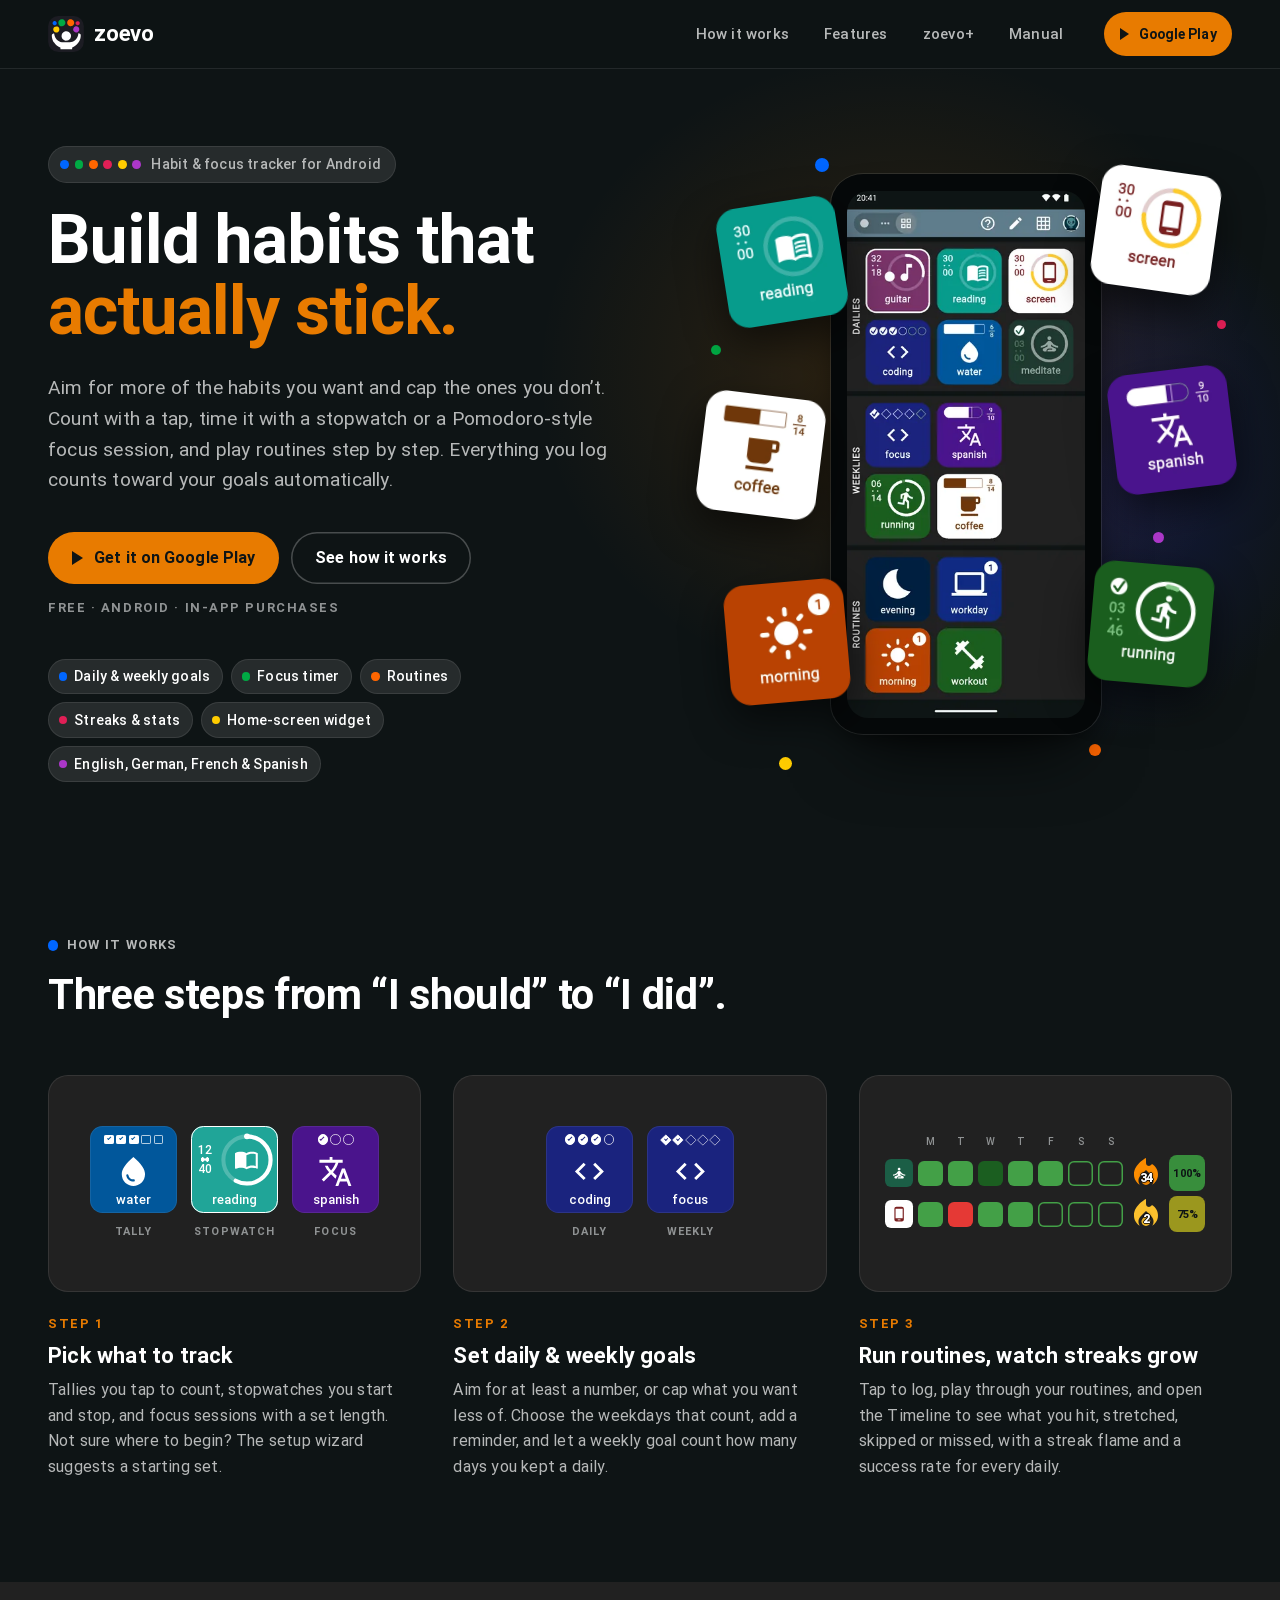
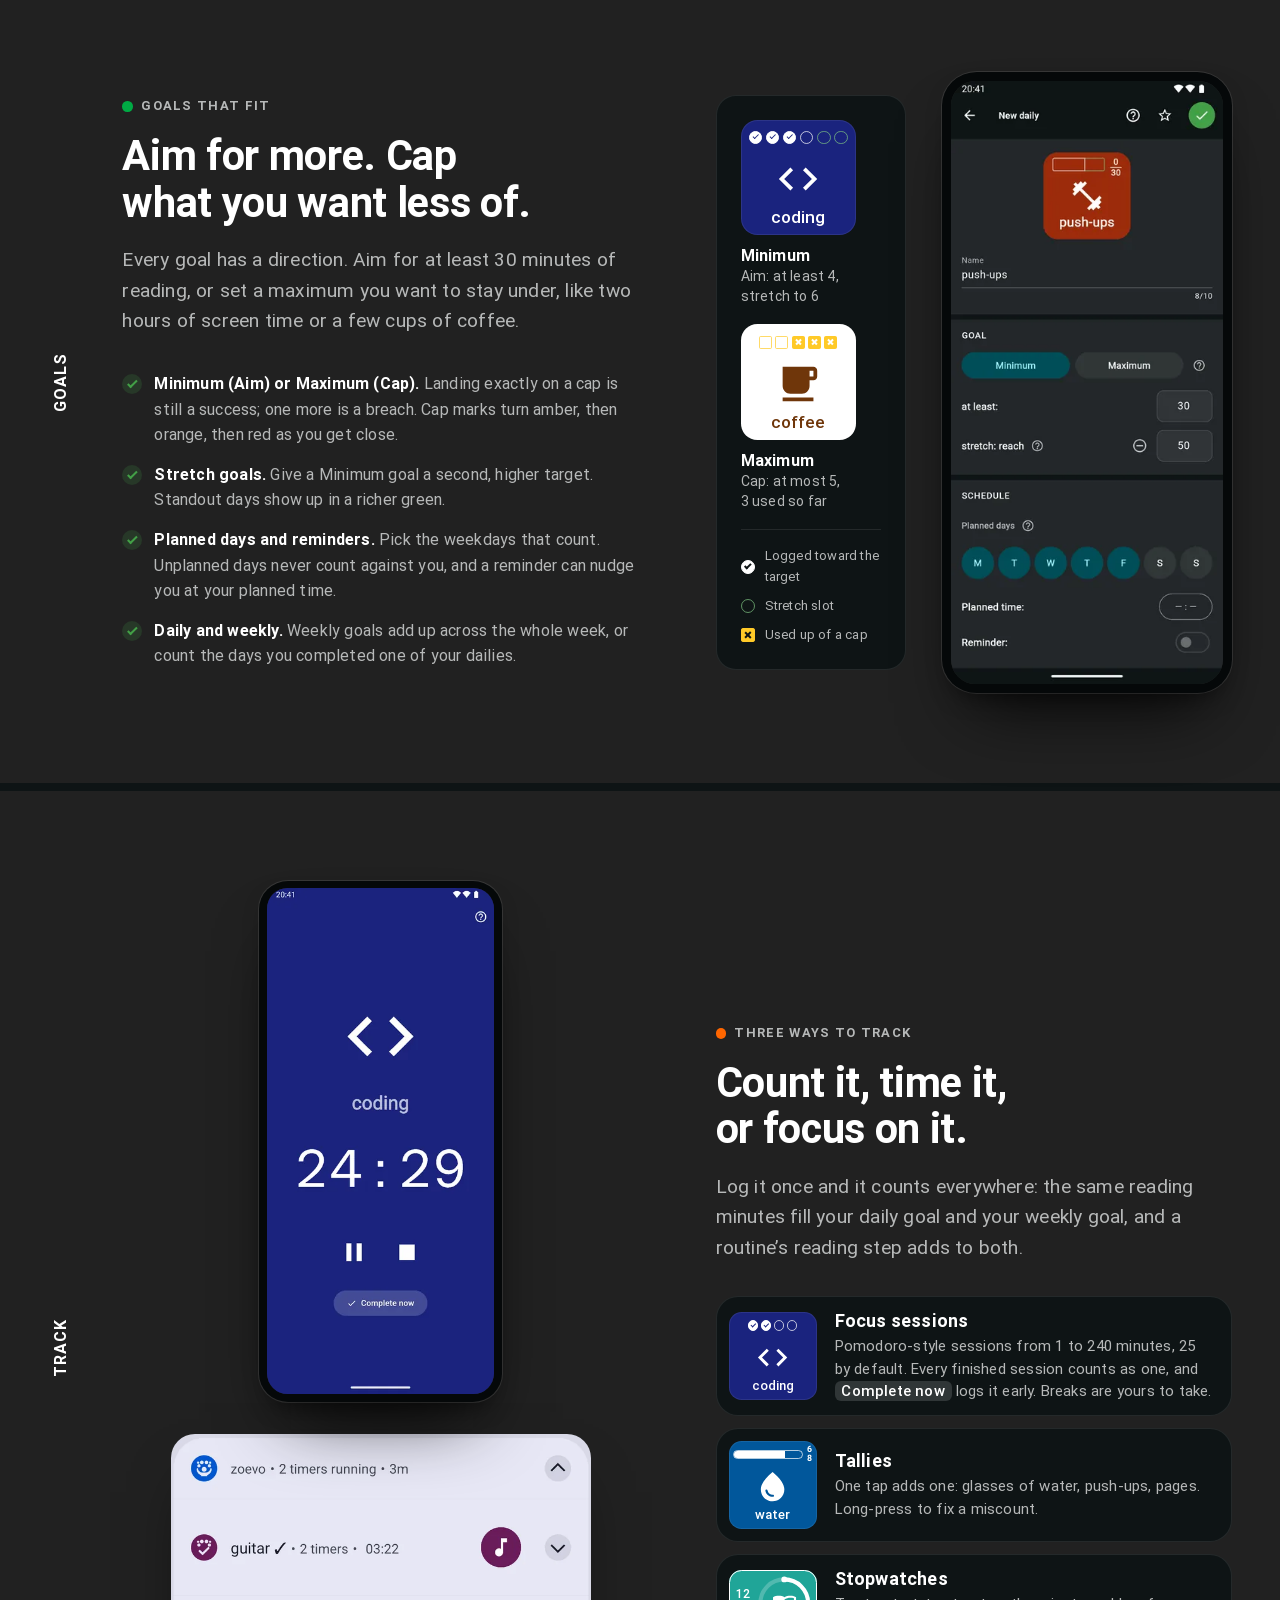
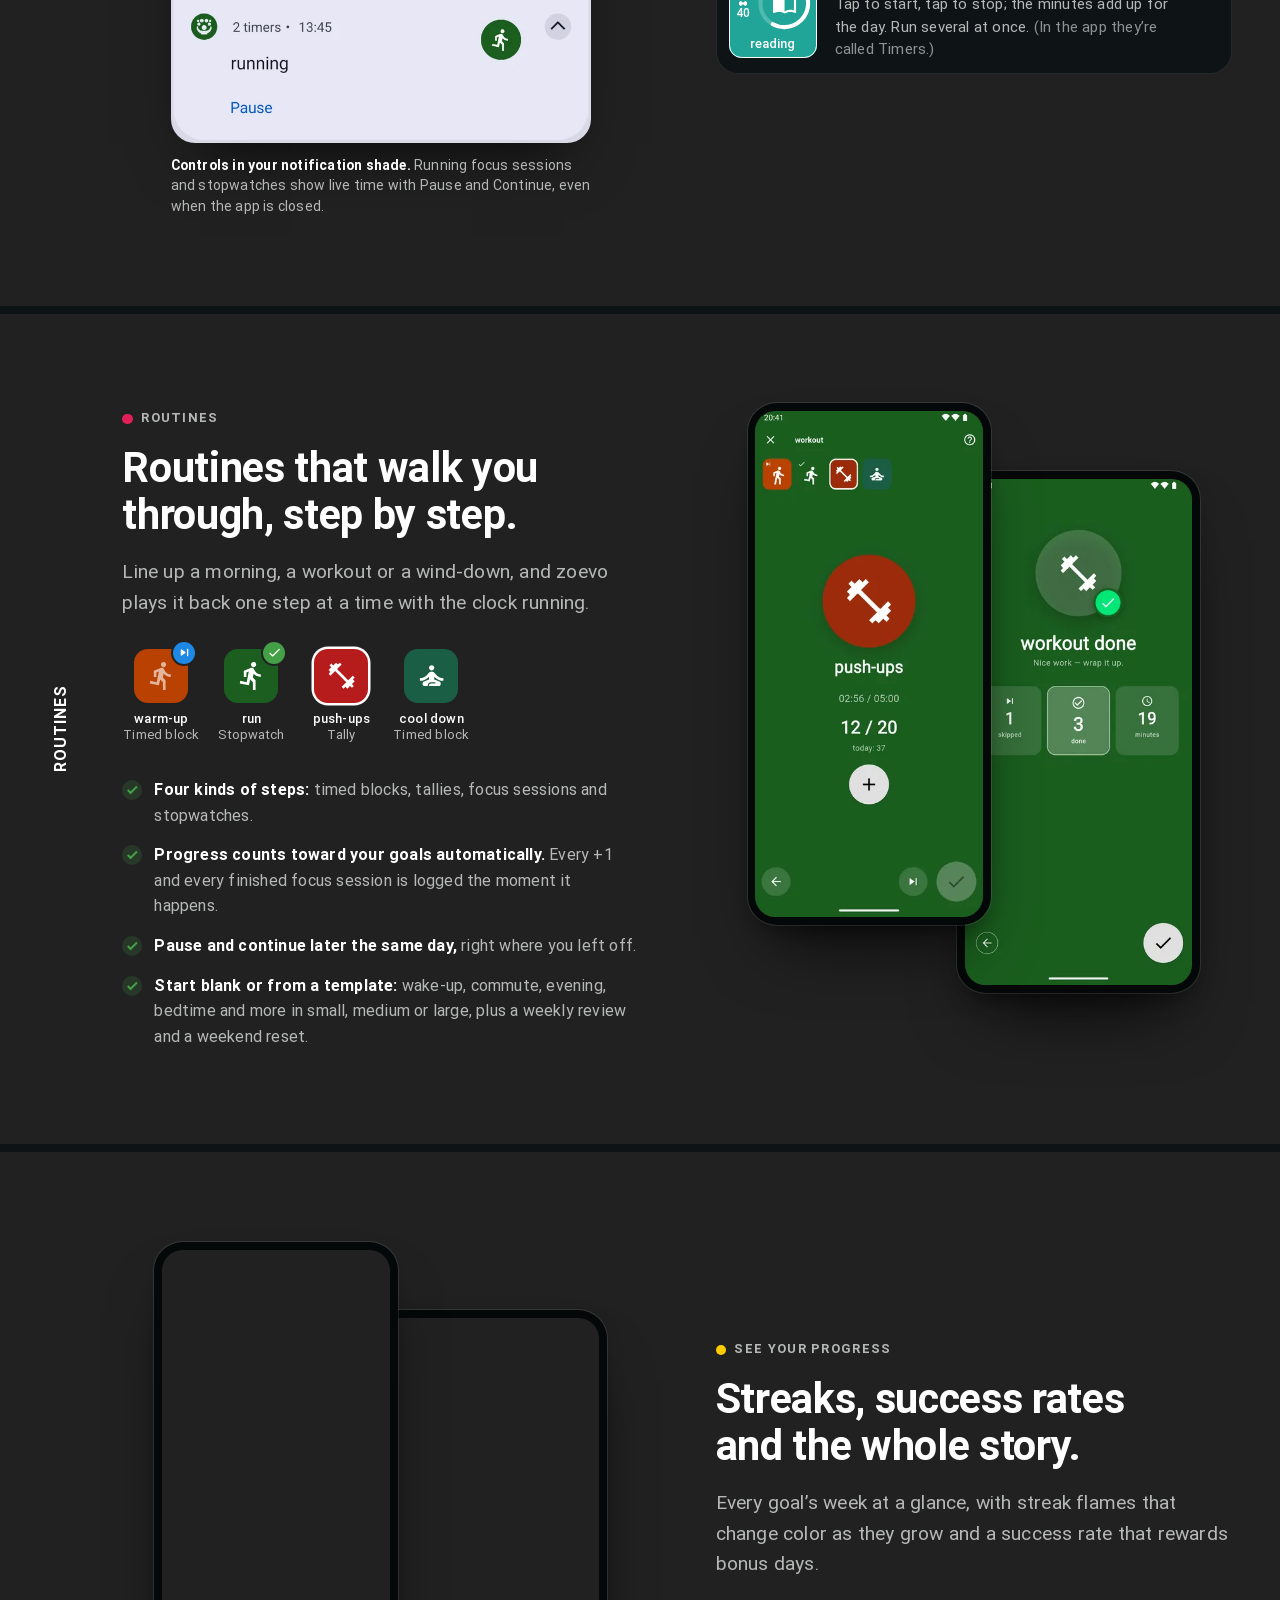
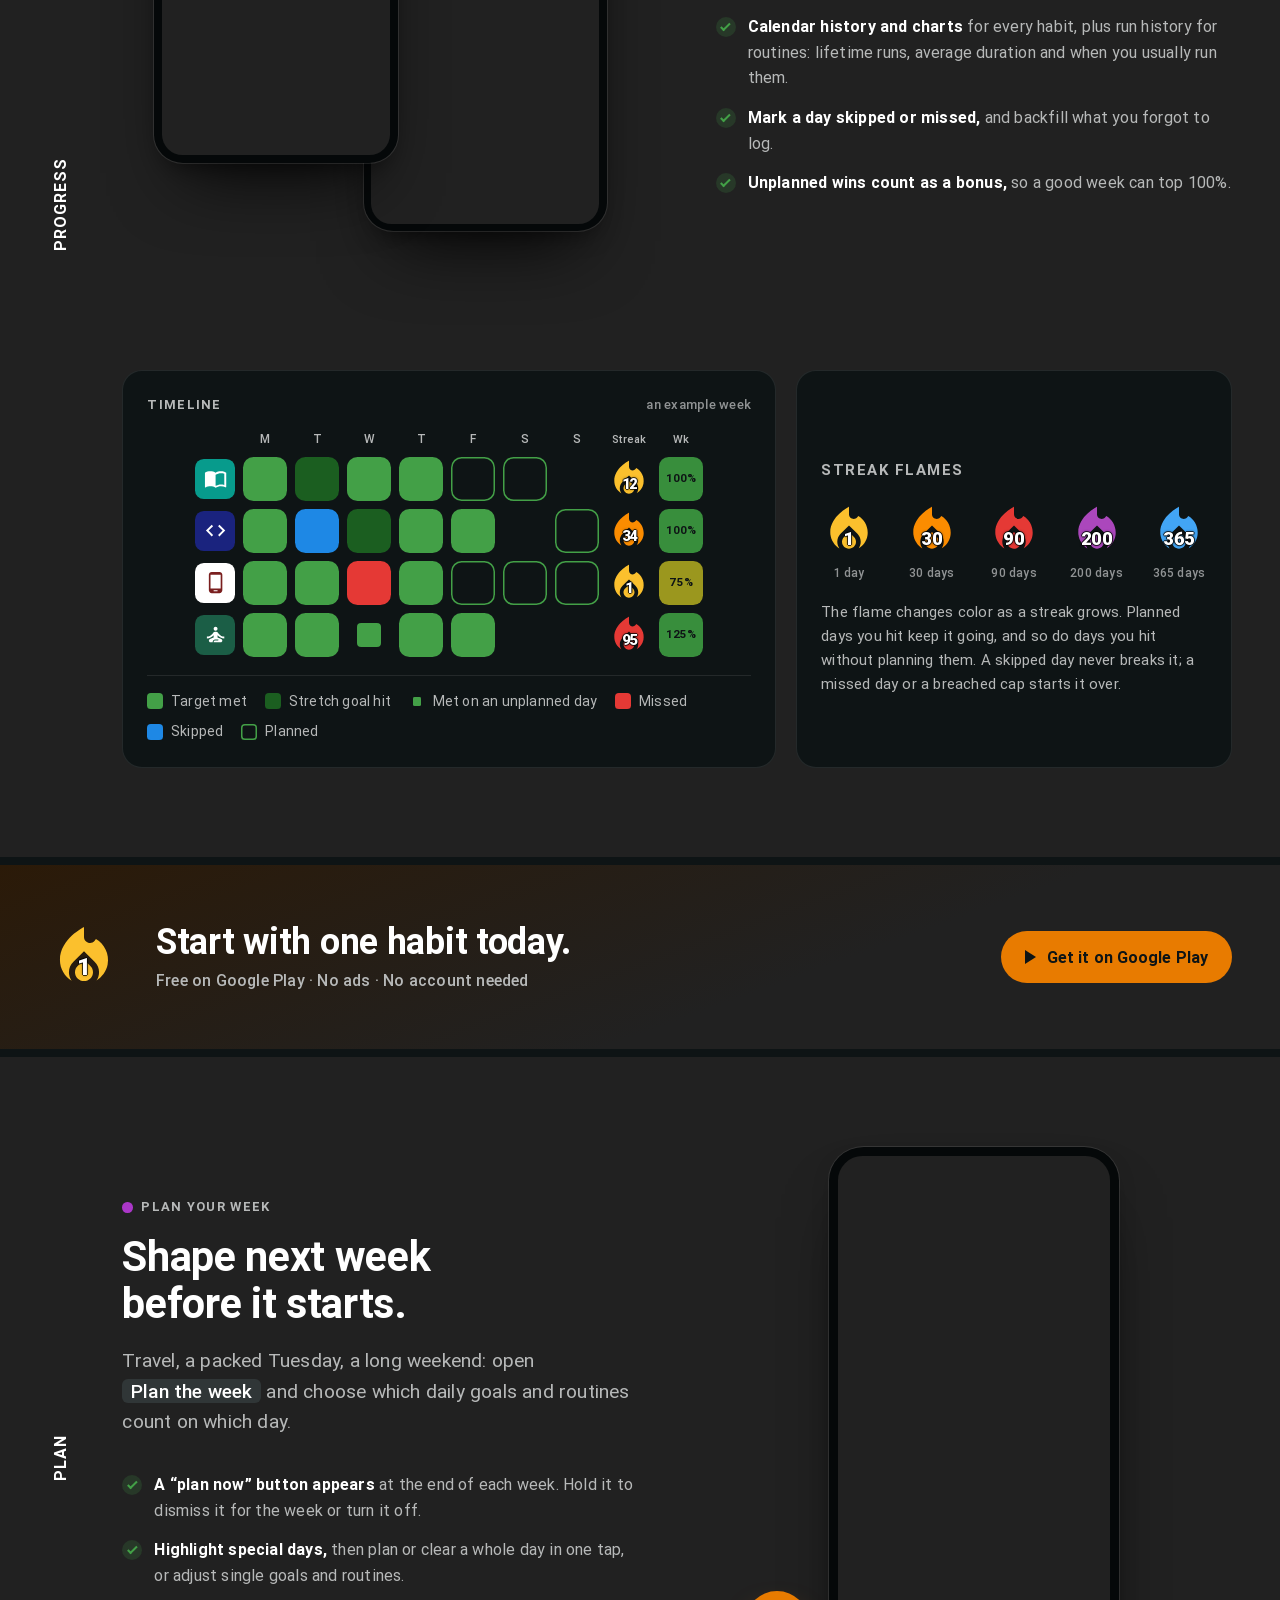
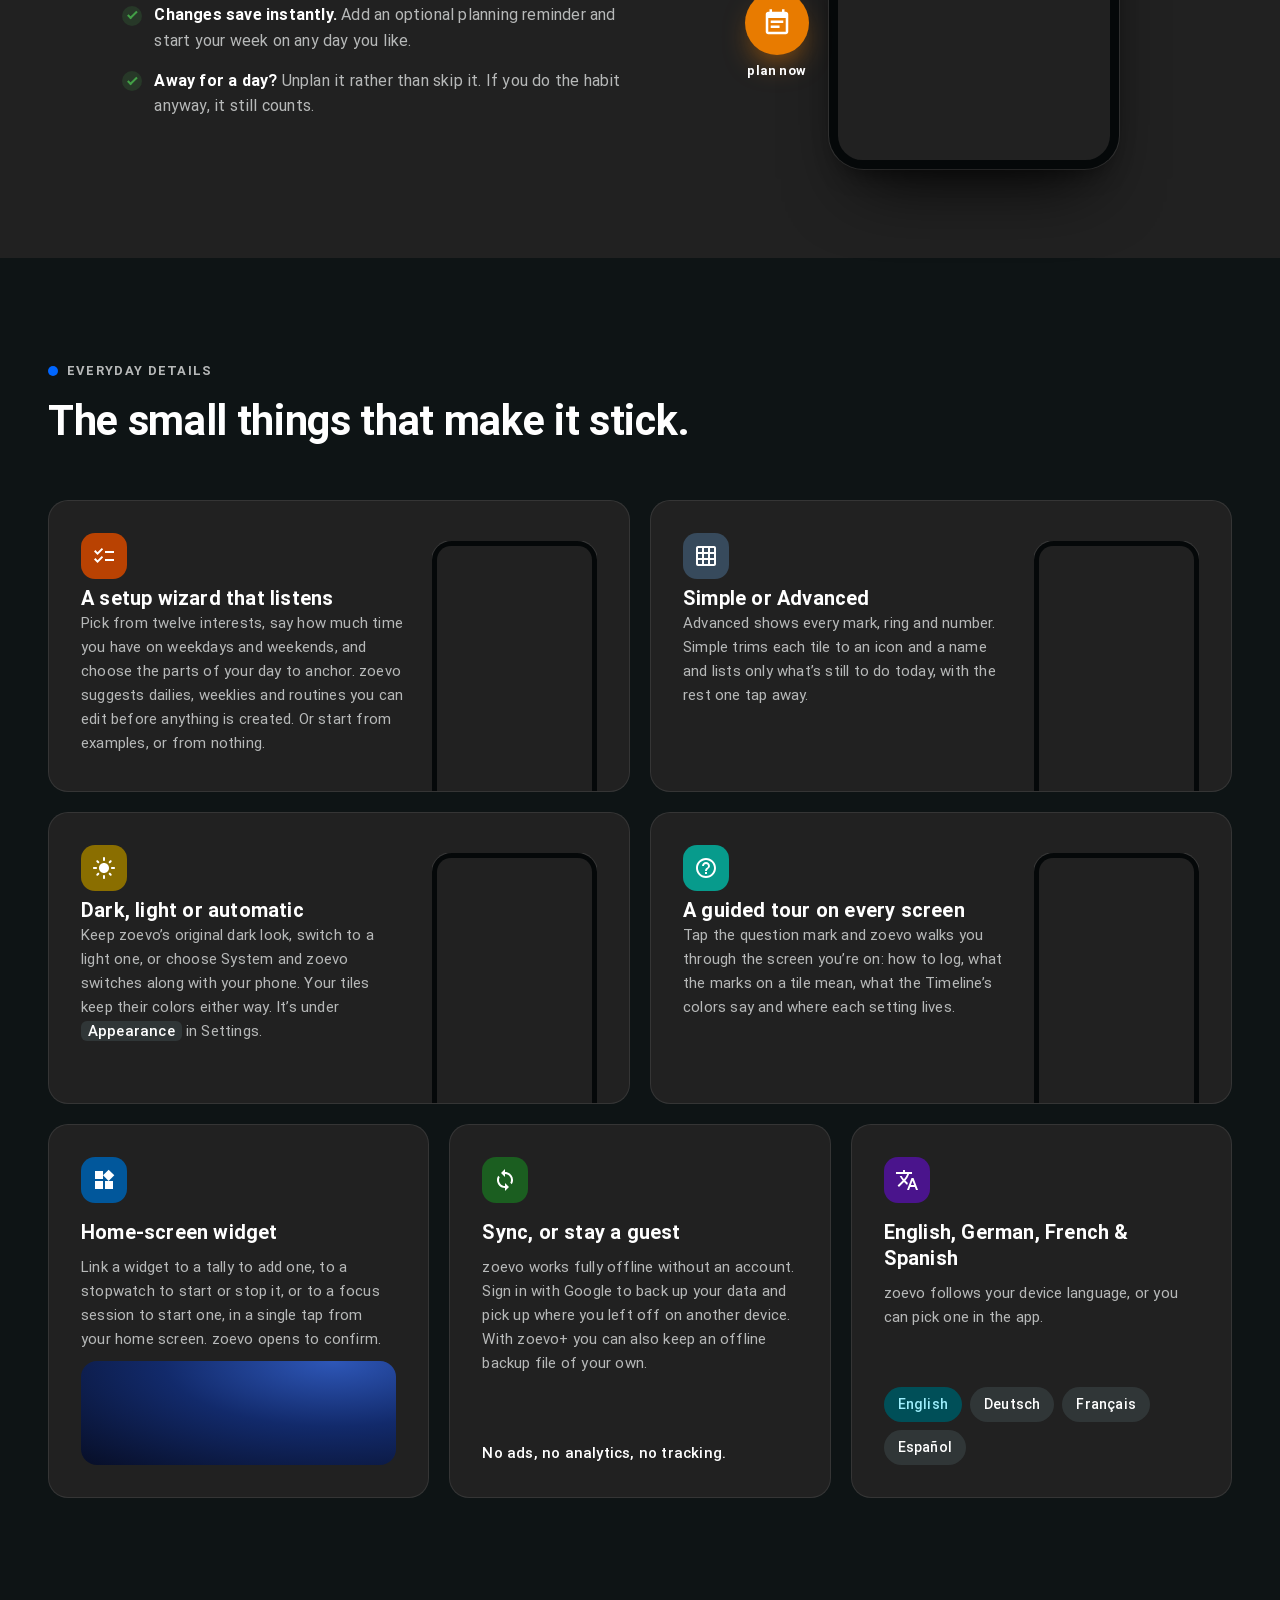
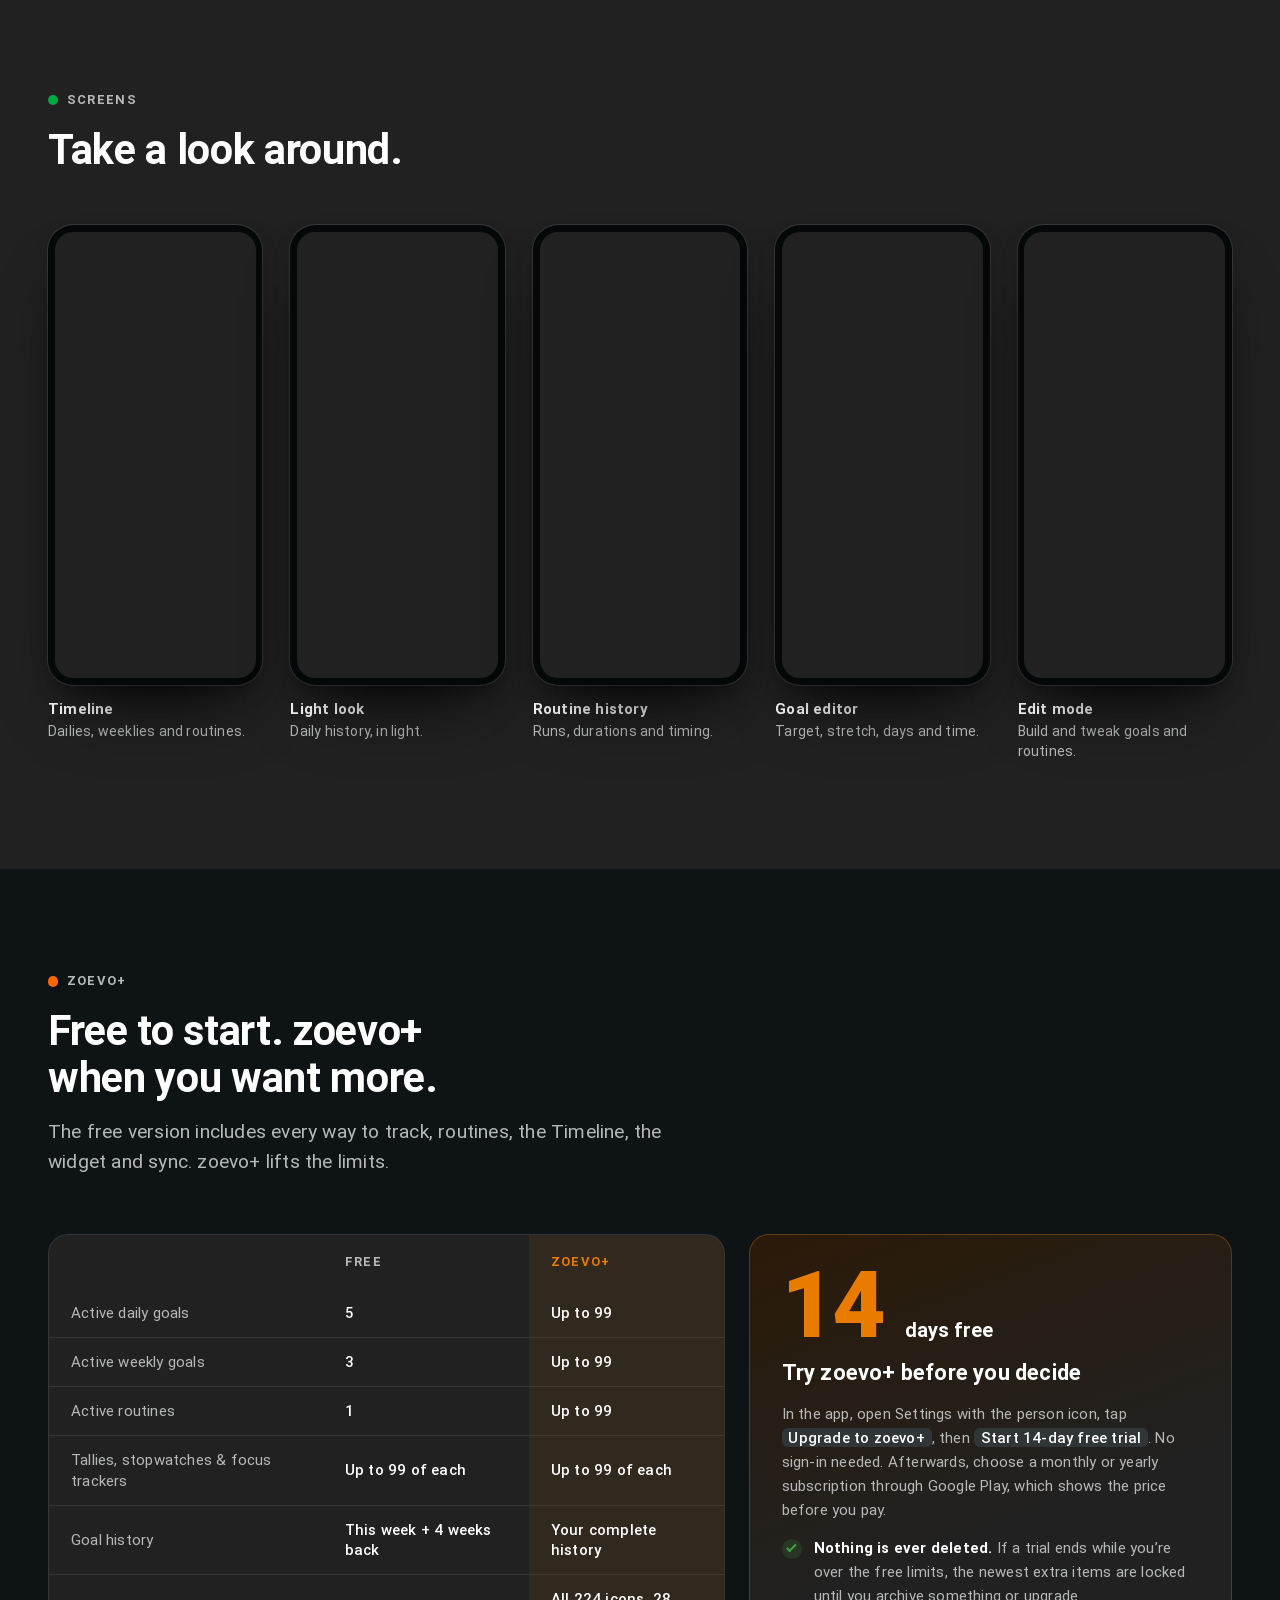
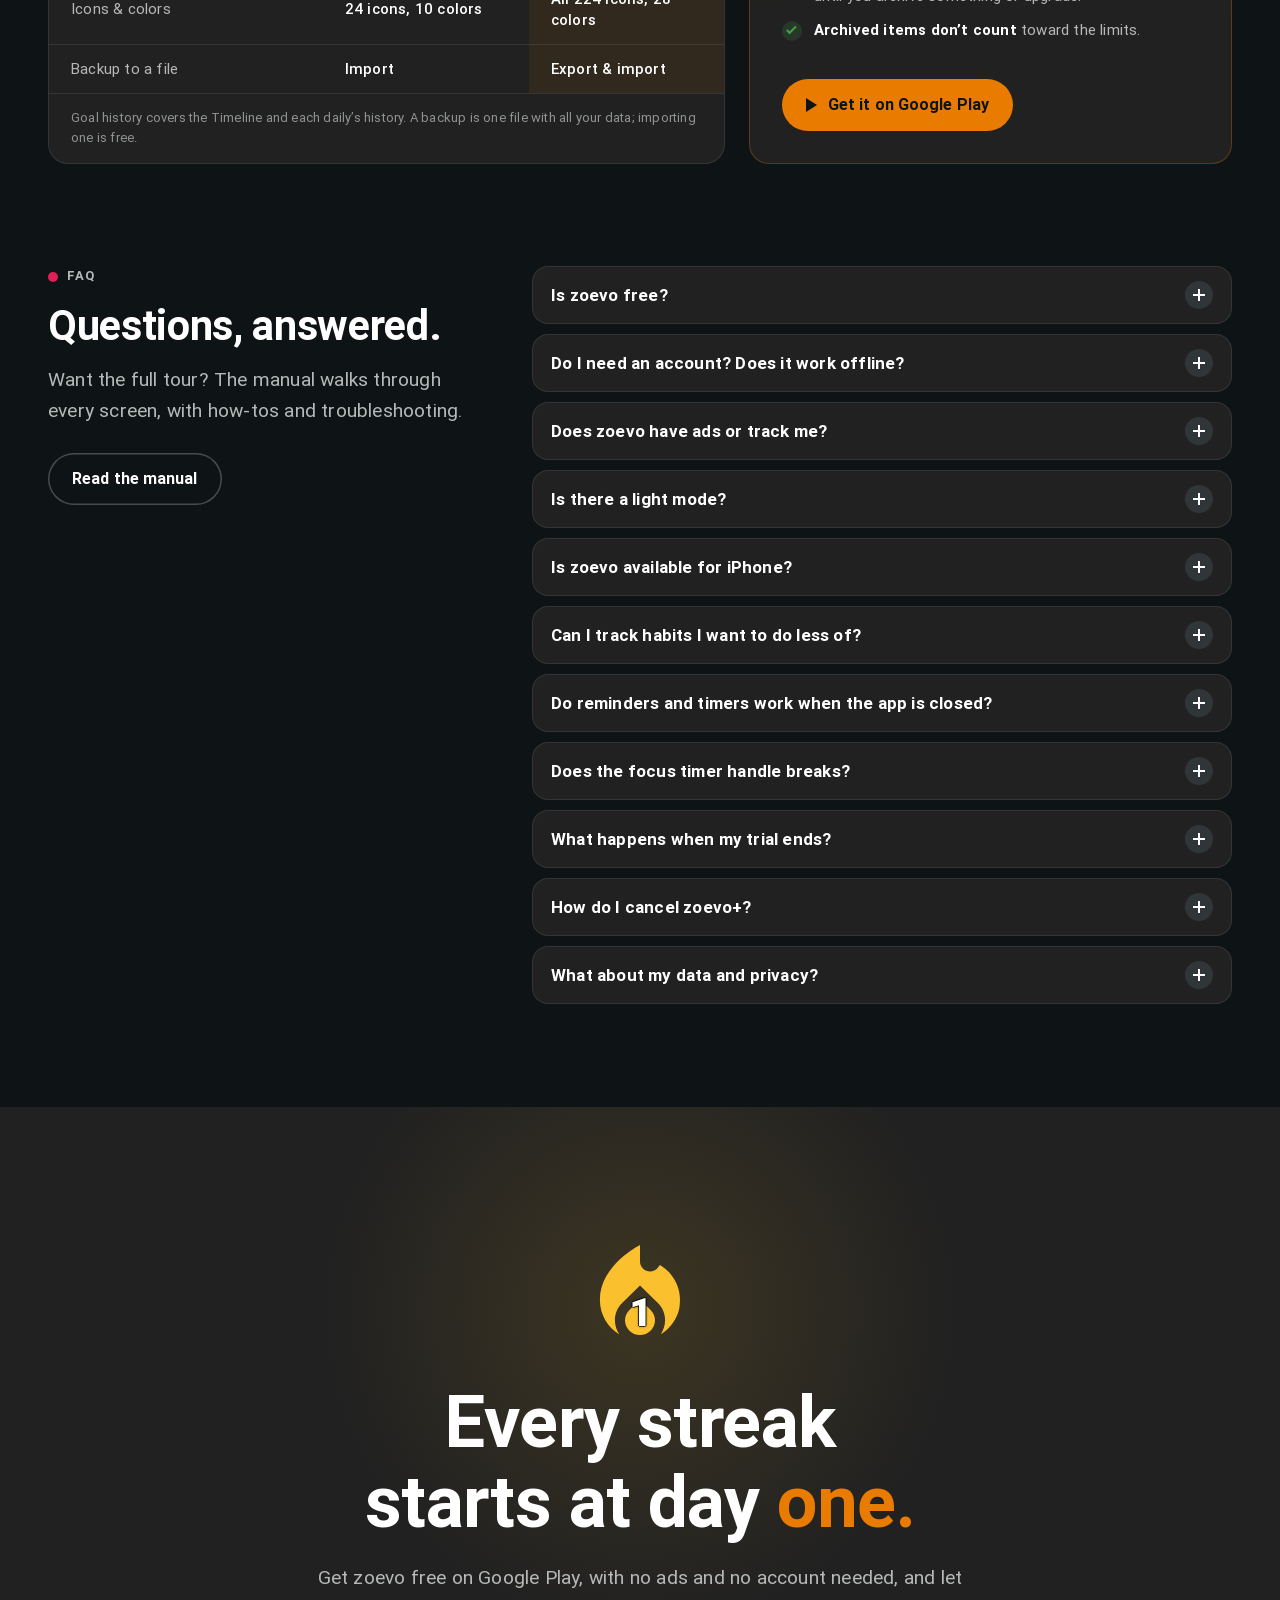
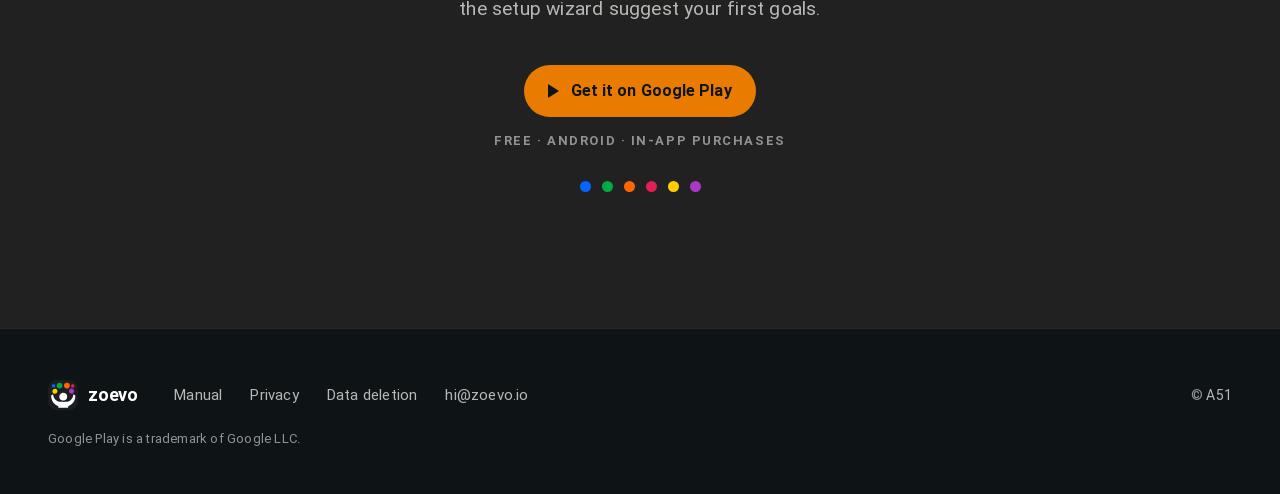
==== commit 639f7f53: "Remove the section numbers from every page - Home page: no 01-10 in the section kickers; the dot col" ====
--- a/index.html
+++ b/index.html
@@ -114,7 +114,7 @@
 <section class="section" id="how" aria-labelledby="how-title">
   <div class="wrap">
     <div class="sec-head">
-      <p class="kicker"><i class="dot d-blue"></i><span class="n">01</span>How it works</p>
+      <p class="kicker"><i class="dot d-blue"></i>How it works</p>
       <h2 id="how-title">Three steps from “I&nbsp;should” to “I&nbsp;did”.</h2>
     </div>
     <ol class="steps" role="list">
@@ -210,7 +210,7 @@
     <p class="band-label" aria-hidden="true">Goals</p>
     <div class="feature">
       <div class="feature-text">
-        <p class="kicker"><i class="dot d-green"></i><span class="n">02</span>Goals that fit</p>
+        <p class="kicker"><i class="dot d-green"></i>Goals that fit</p>
         <h2 id="goals-title">Aim for more. Cap what you want less&nbsp;of.</h2>
         <p class="lead">Every goal has a direction. Aim for at least 30 minutes of reading, or set a maximum you want to stay under, like two hours of screen time or a few cups of coffee.</p>
         <ul class="ticks">
@@ -260,7 +260,7 @@
     <p class="band-label" aria-hidden="true">Track</p>
     <div class="feature flip">
       <div class="feature-text">
-        <p class="kicker"><i class="dot d-orange"></i><span class="n">03</span>Three ways to track</p>
+        <p class="kicker"><i class="dot d-orange"></i>Three ways to track</p>
         <h2 id="track-title">Count it, time it, or focus on it.</h2>
         <p class="lead">Log it once and it counts everywhere: the same reading minutes fill your daily goal and your weekly goal, and a routine’s reading step adds to both.</p>
         <ul class="kinds" role="list">
@@ -325,7 +325,7 @@
     <p class="band-label" aria-hidden="true">Routines</p>
     <div class="feature">
       <div class="feature-text">
-        <p class="kicker"><i class="dot d-pink"></i><span class="n">04</span>Routines</p>
+        <p class="kicker"><i class="dot d-pink"></i>Routines</p>
         <h2 id="routines-title">Routines that walk you through, step by&nbsp;step.</h2>
         <p class="lead">Line up a morning, a workout or a wind-down, and zoevo plays it back one step at a time with the clock running.</p>
         <ol class="rstrip" role="list" aria-label="Example routine: workout">
@@ -378,7 +378,7 @@
     <div>
       <div class="feature flip">
         <div class="feature-text">
-          <p class="kicker"><i class="dot d-yellow"></i><span class="n">05</span>See your progress</p>
+          <p class="kicker"><i class="dot d-yellow"></i>See your progress</p>
           <h2 id="progress-title">Streaks, success rates and the whole&nbsp;story.</h2>
           <p class="lead">Every goal’s week at a glance, with streak flames that change color as they grow and a success rate that rewards bonus days.</p>
           <ul class="ticks">
@@ -473,7 +473,7 @@
     <p class="band-label" aria-hidden="true">Plan</p>
     <div class="feature">
       <div class="feature-text">
-        <p class="kicker"><i class="dot d-purple"></i><span class="n">06</span>Plan your week</p>
+        <p class="kicker"><i class="dot d-purple"></i>Plan your week</p>
         <h2 id="plan-title">Shape next week before it&nbsp;starts.</h2>
         <p class="lead">Travel, a packed Tuesday, a long weekend: open <span class="ui">Plan the week</span> and choose which daily goals and routines count on which day.</p>
         <ul class="ticks">
@@ -501,7 +501,7 @@
 <section class="section" aria-labelledby="everyday-title">
   <div class="wrap">
     <div class="sec-head">
-      <p class="kicker"><i class="dot d-blue"></i><span class="n">07</span>Everyday details</p>
+      <p class="kicker"><i class="dot d-blue"></i>Everyday details</p>
       <h2 id="everyday-title">The small things that make it stick.</h2>
     </div>
     <div class="bento">
@@ -576,7 +576,7 @@
   <div class="wrap">
     <div class="gallery-head">
       <div>
-        <p class="kicker"><i class="dot d-green"></i><span class="n">08</span>Screens</p>
+        <p class="kicker"><i class="dot d-green"></i>Screens</p>
         <h2 id="gallery-title">Take a look around.</h2>
       </div>
       <p class="hint" aria-hidden="true">Swipe for more</p>
@@ -594,7 +594,7 @@
 <section class="section" id="plus" aria-labelledby="plus-title">
   <div class="wrap">
     <div class="sec-head">
-      <p class="kicker"><i class="dot d-orange"></i><span class="n">09</span>zoevo+</p>
+      <p class="kicker"><i class="dot d-orange"></i>zoevo+</p>
       <h2 id="plus-title">Free to start. zoevo+ when you want&nbsp;more.</h2>
       <p class="lead">The free version includes every way to track, routines, the Timeline, the widget and sync. zoevo+ lifts the limits.</p>
     </div>
@@ -635,7 +635,7 @@
 <section class="section" id="faq" aria-labelledby="faq-title">
   <div class="wrap faq-grid">
     <div class="faq-side">
-      <p class="kicker"><i class="dot d-pink"></i><span class="n">10</span>FAQ</p>
+      <p class="kicker"><i class="dot d-pink"></i>FAQ</p>
       <h2 id="faq-title">Questions, answered.</h2>
       <p class="lead">Want the full tour? The manual walks through every screen, with how-tos and troubleshooting.</p>
       <a class="btn btn-ghost" href="manual.html">Read the manual</a>
--- a/css/zoevo.css
+++ b/css/zoevo.css
@@ -217,7 +217,8 @@
 .text-link:hover{color:var(--accent-hover)}
 
 /* ------------------------------------------------------- kickers & dots -- */
-/* <p class="kicker"><i class="dot d-green"></i><span class="n">02</span>Goals</p> */
+/* <p class="kicker"><i class="dot d-green"></i>Goals</p>
+   A page head can lead with a label: <span class="n">Legal</span>zoevo for Android */
 .kicker{display:flex;align-items:center;gap:.65em;margin-bottom:1rem;font-size:.8125rem;font-weight:700;letter-spacing:.1em;text-transform:uppercase;color:var(--text-2)}
 .kicker .n{color:#fff;font-variant-numeric:tabular-nums;display:inline-flex;align-items:center;gap:.65em}
 .kicker .n::after{content:"";display:block;width:1.6em;height:1.5px;background:var(--line-strong)}
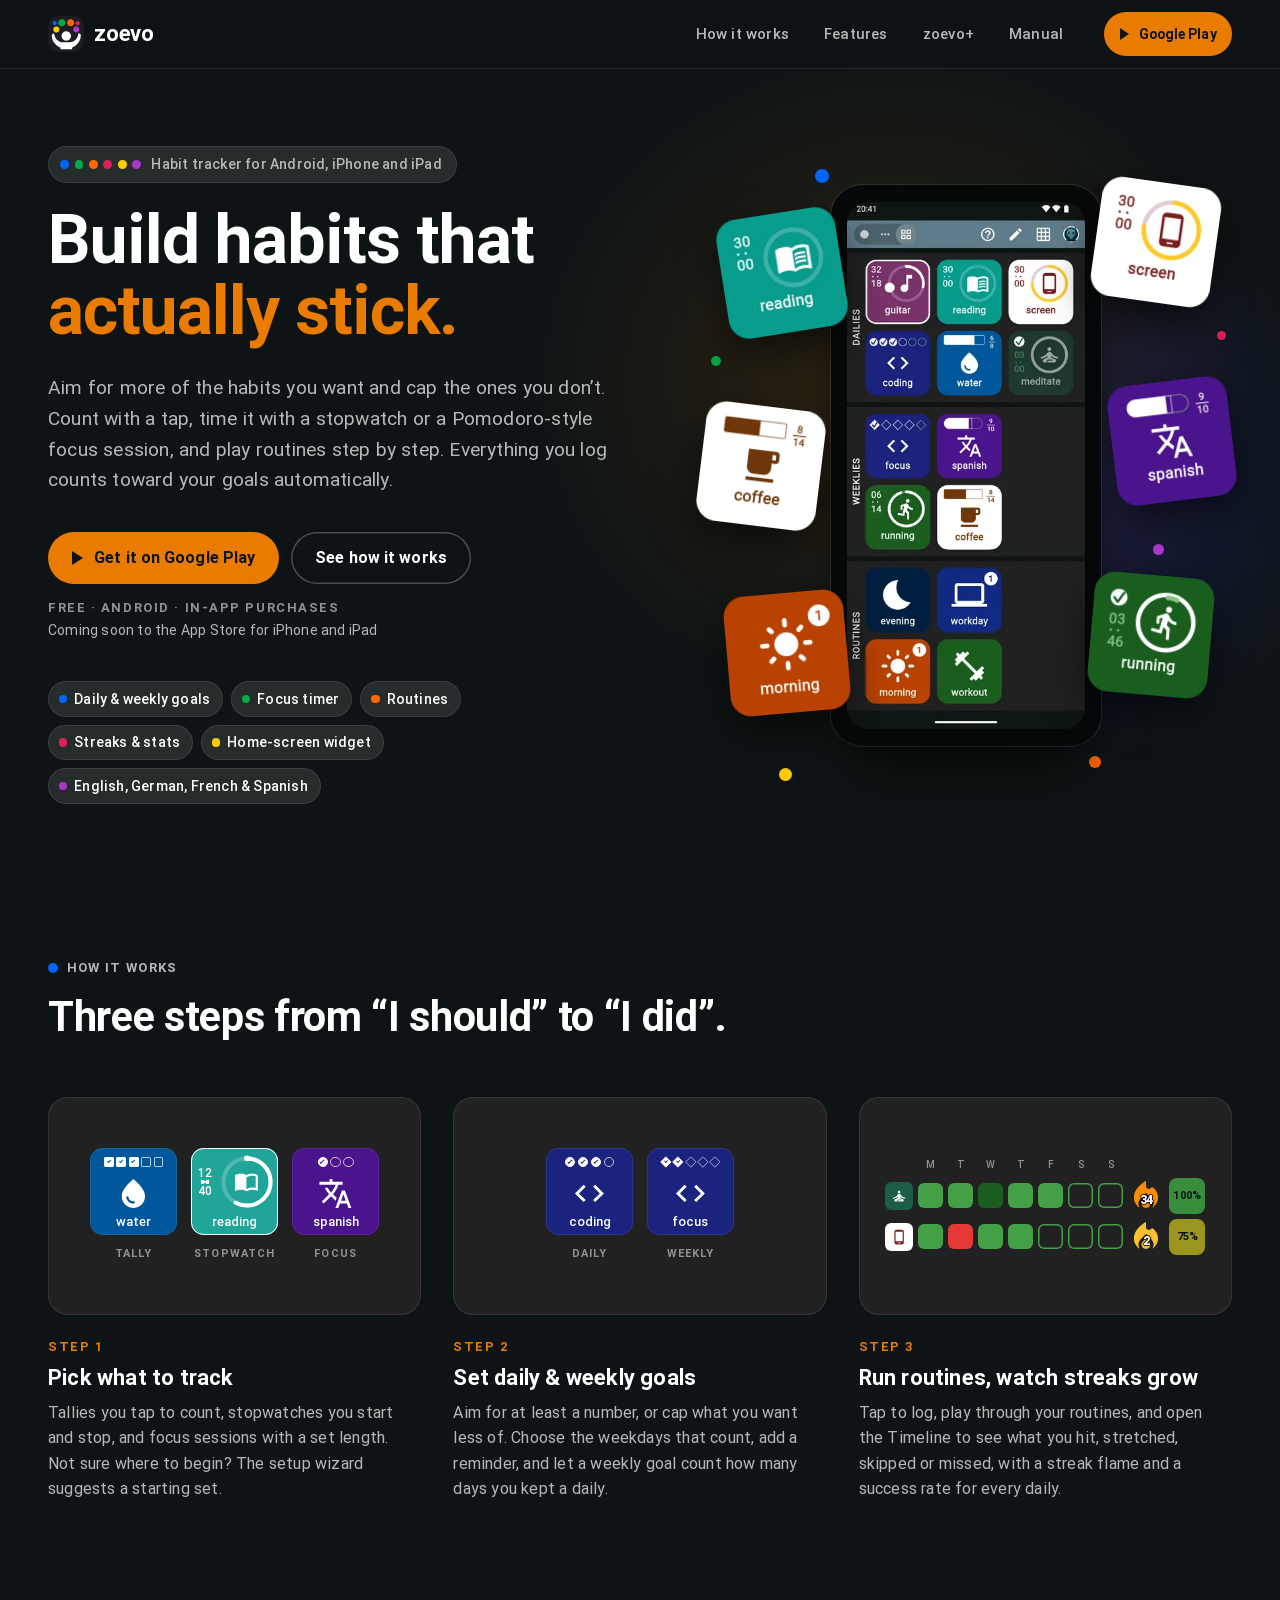
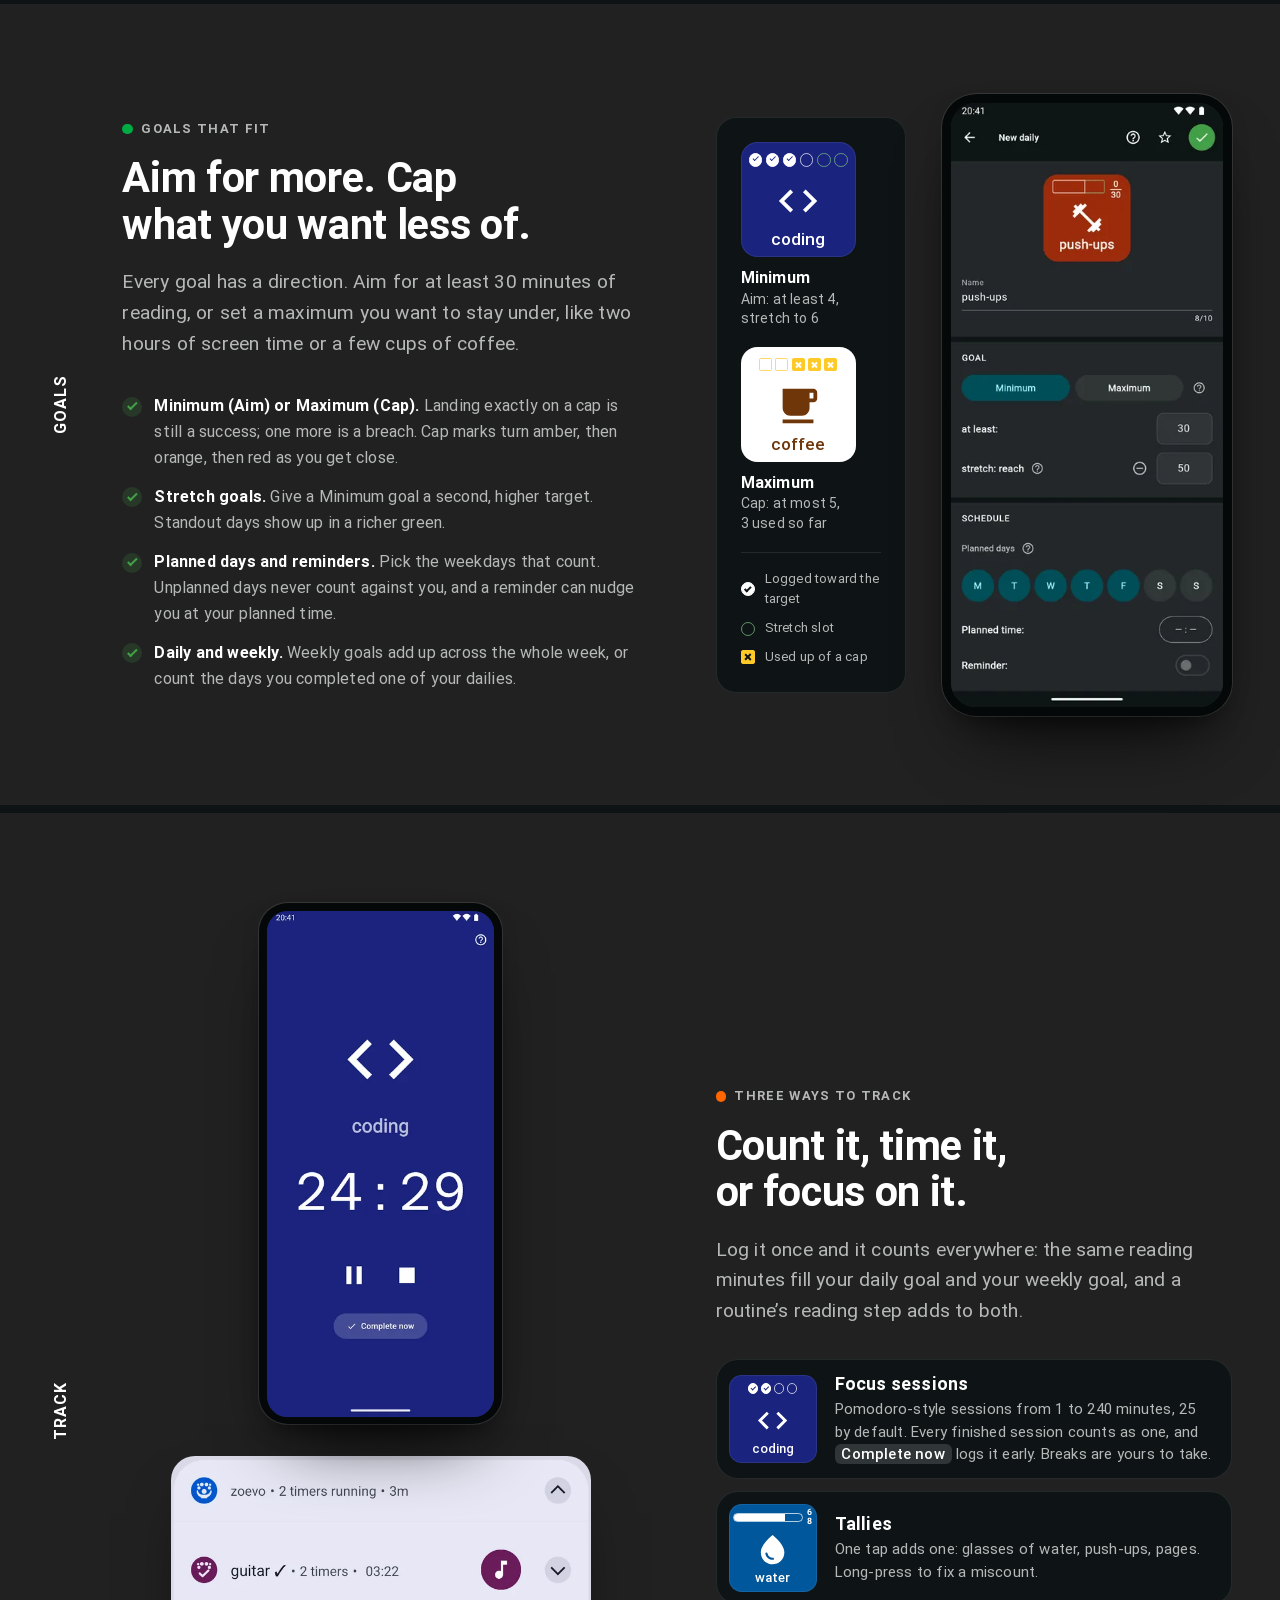
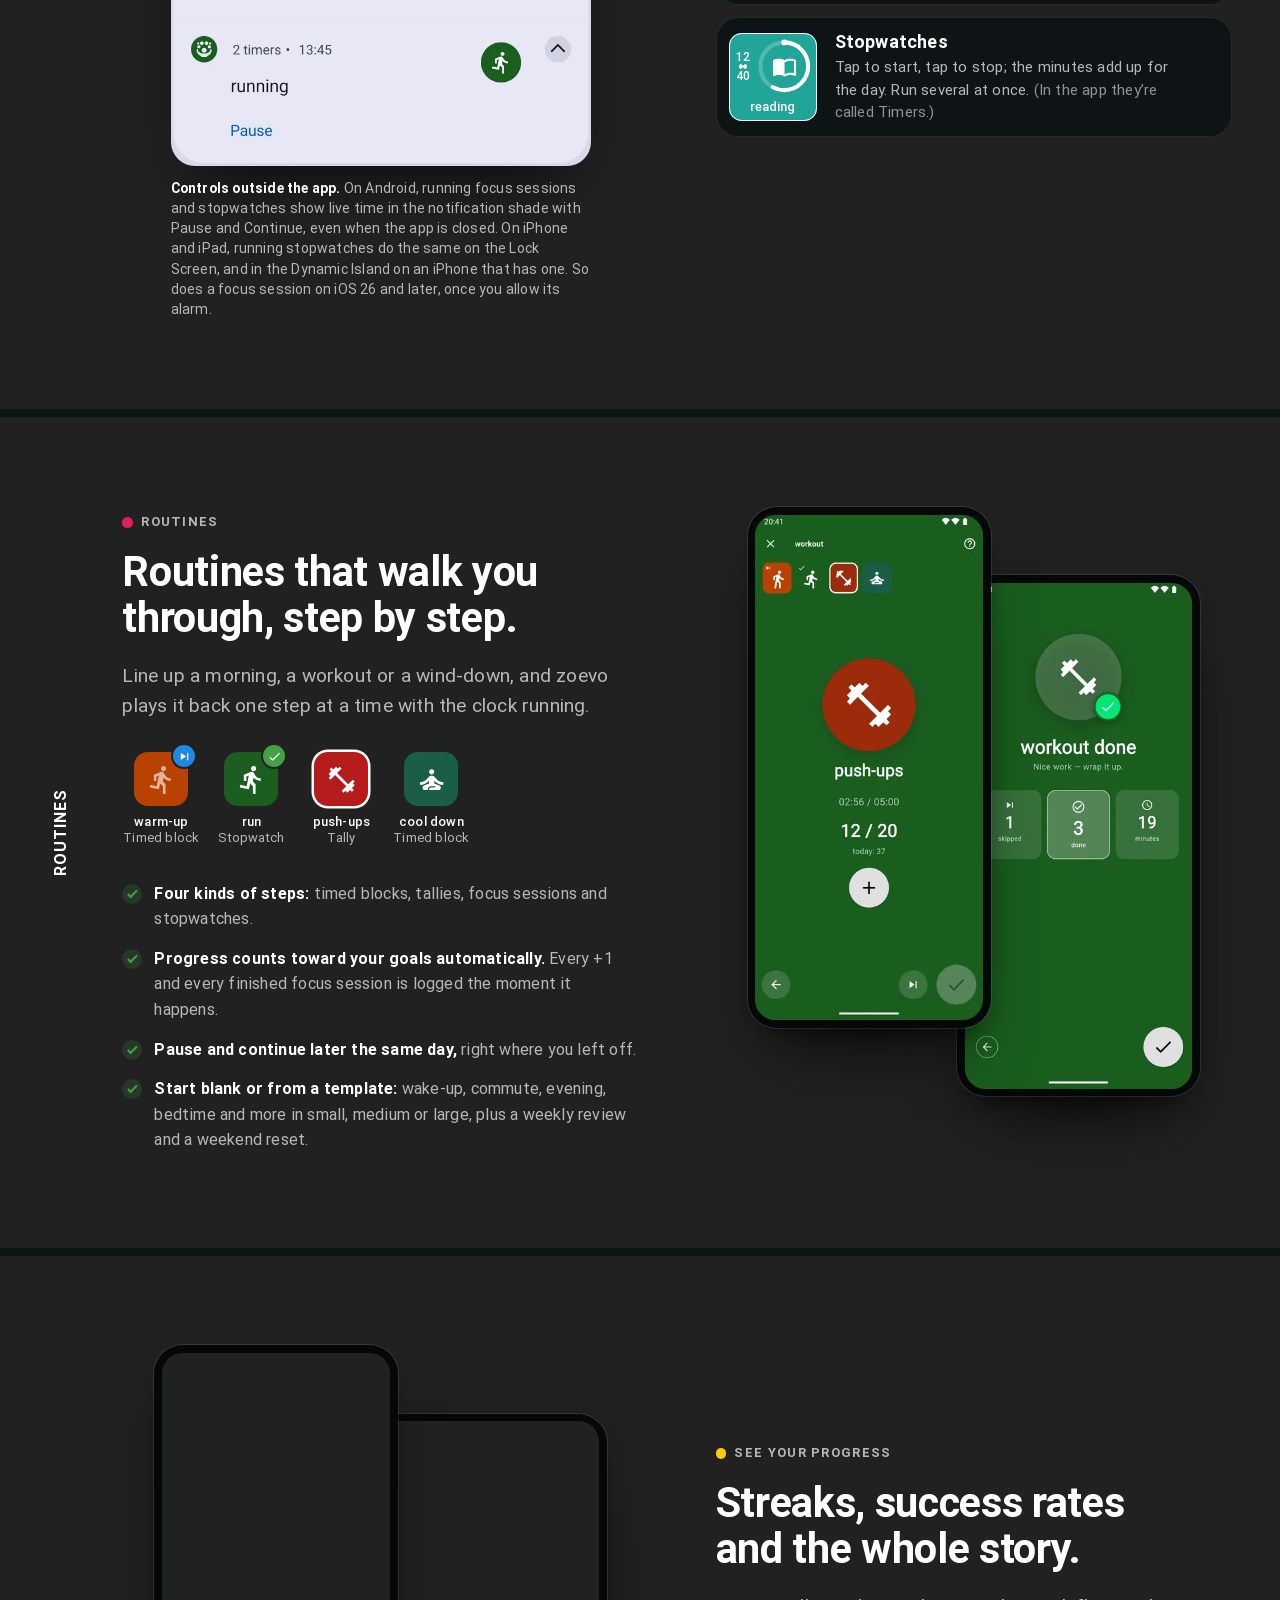
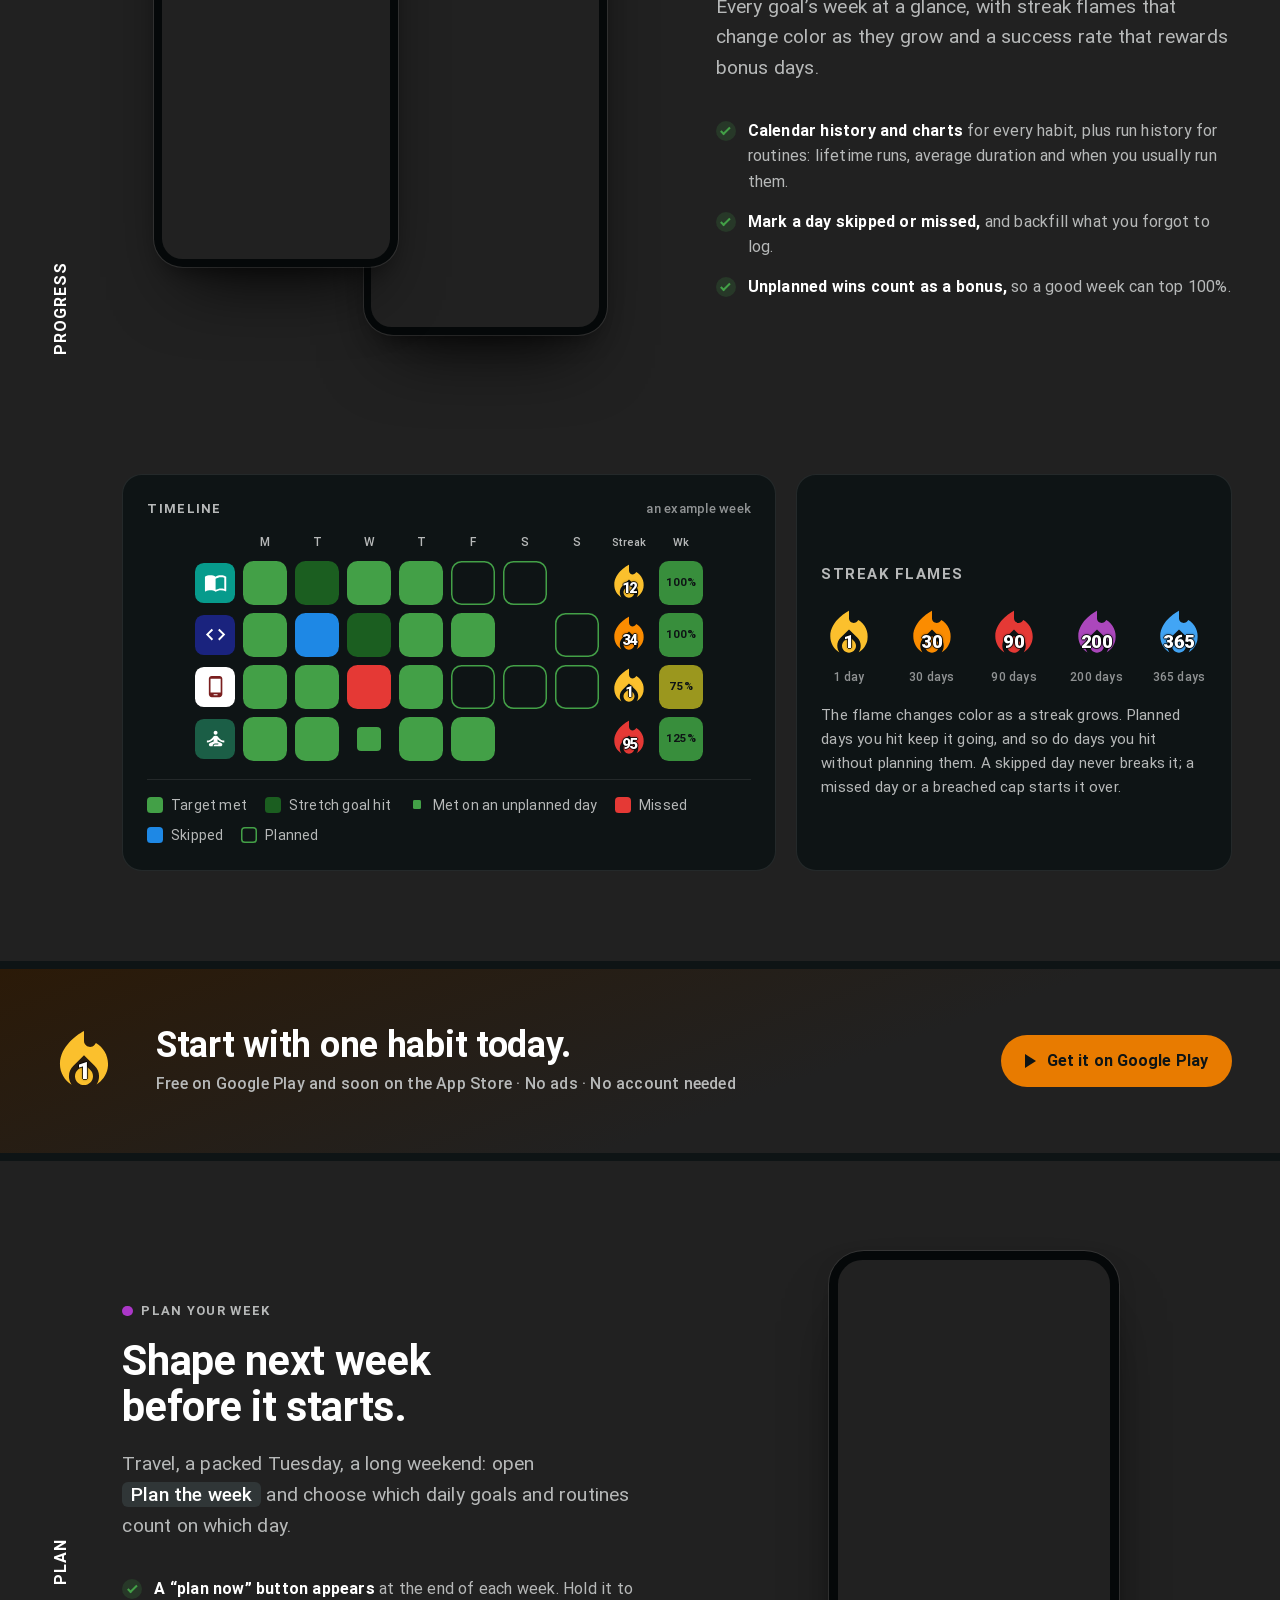
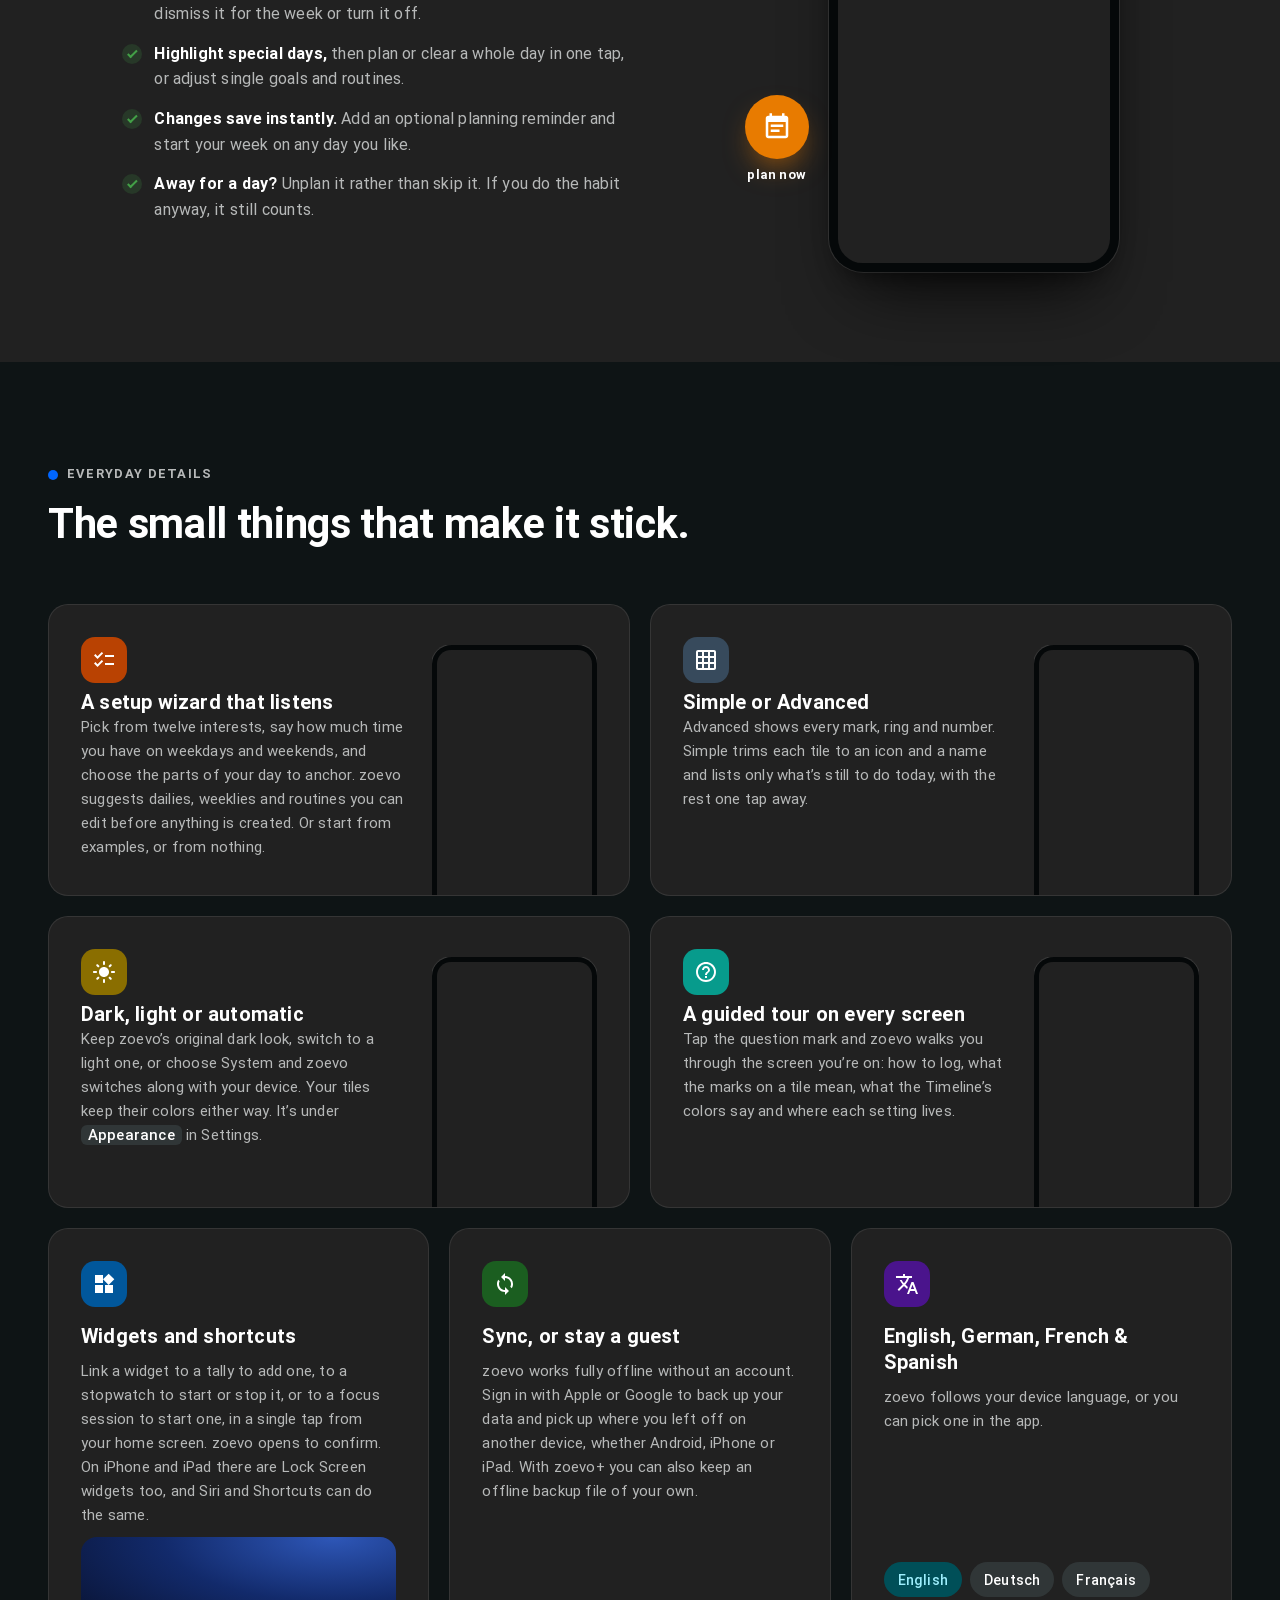
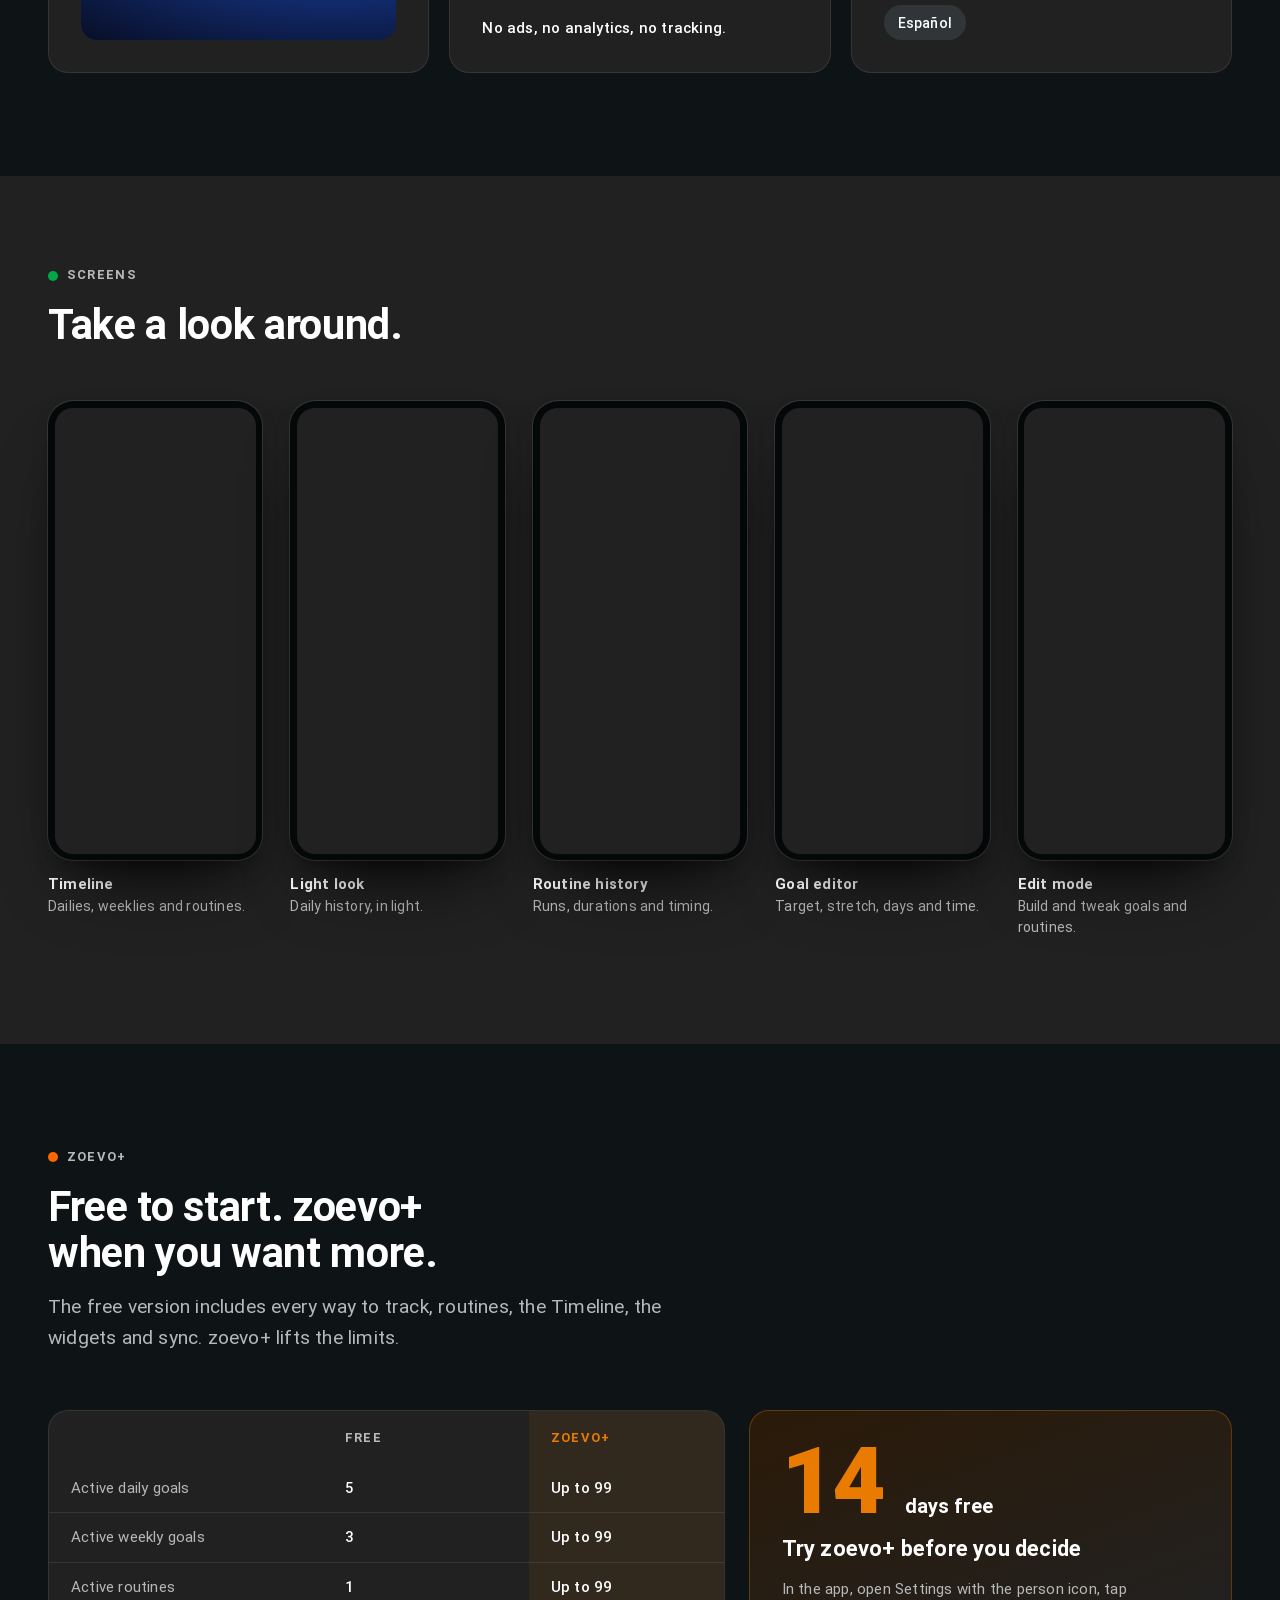
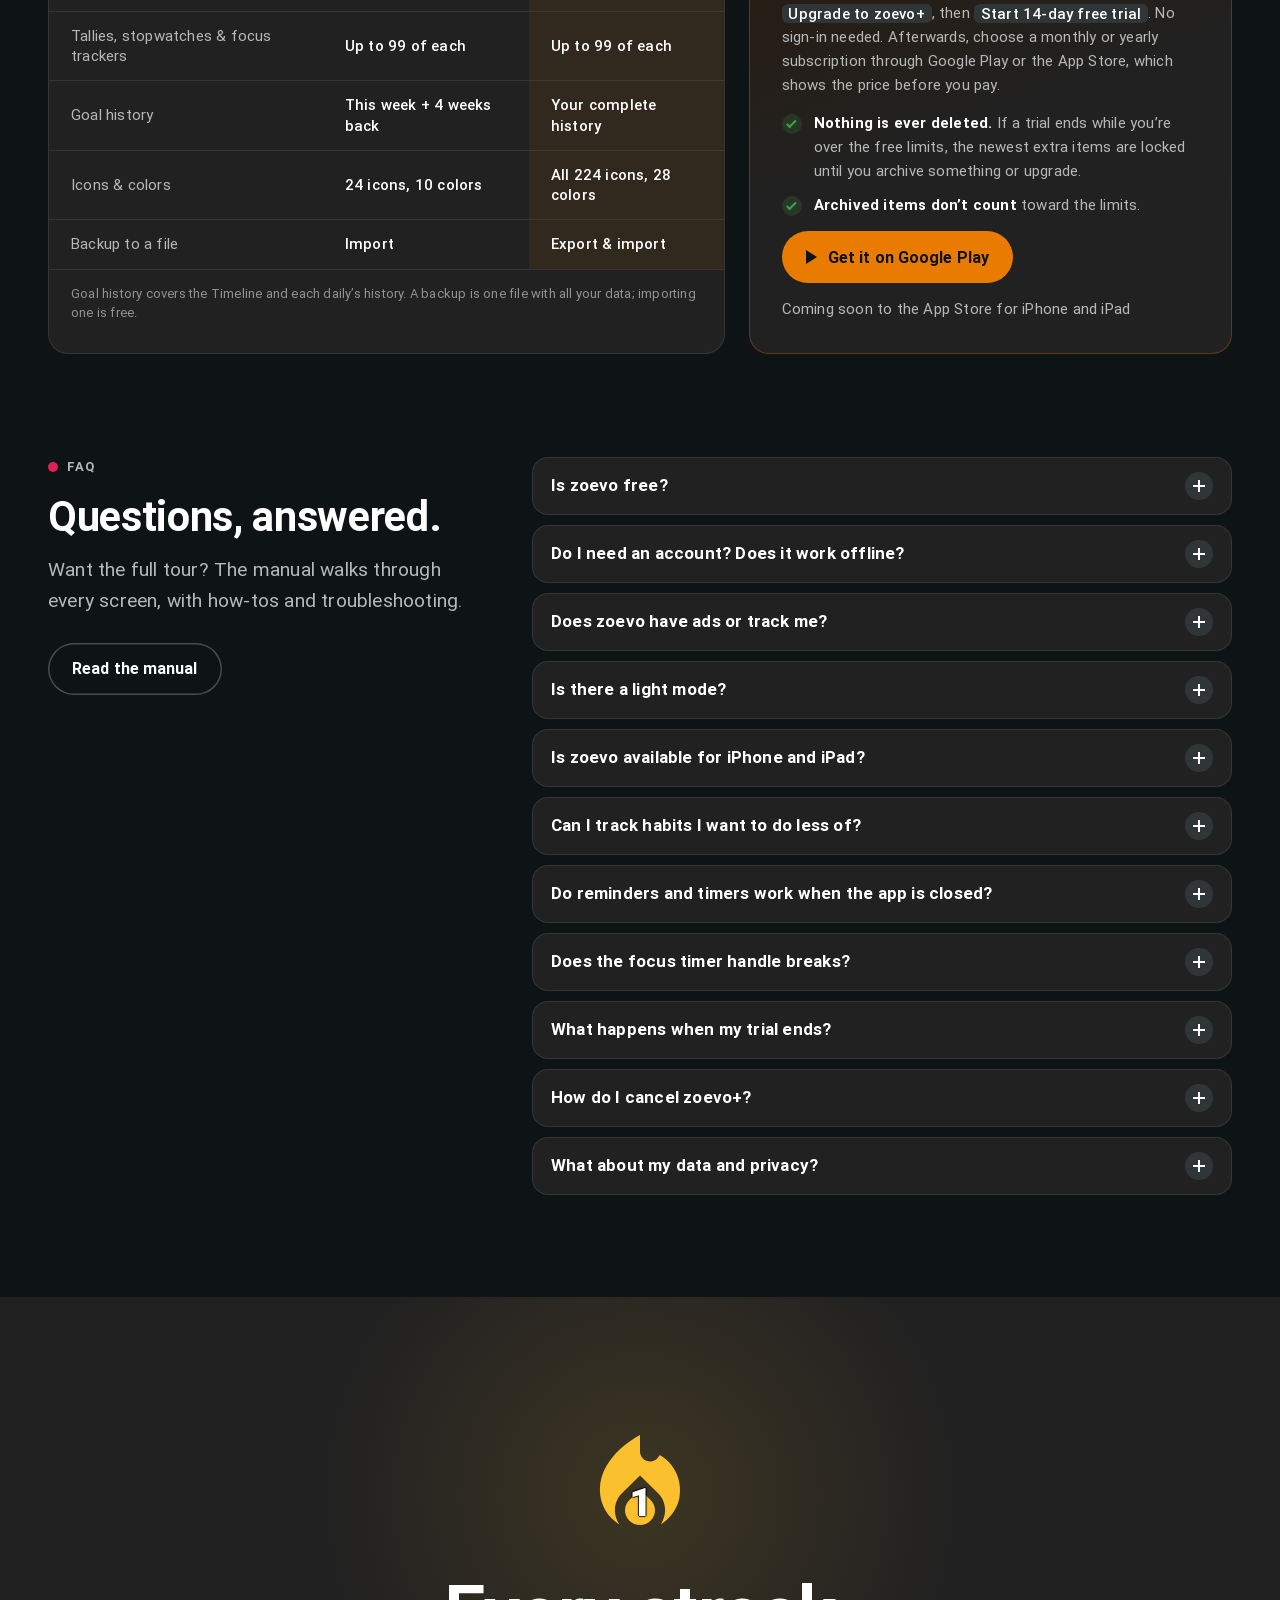
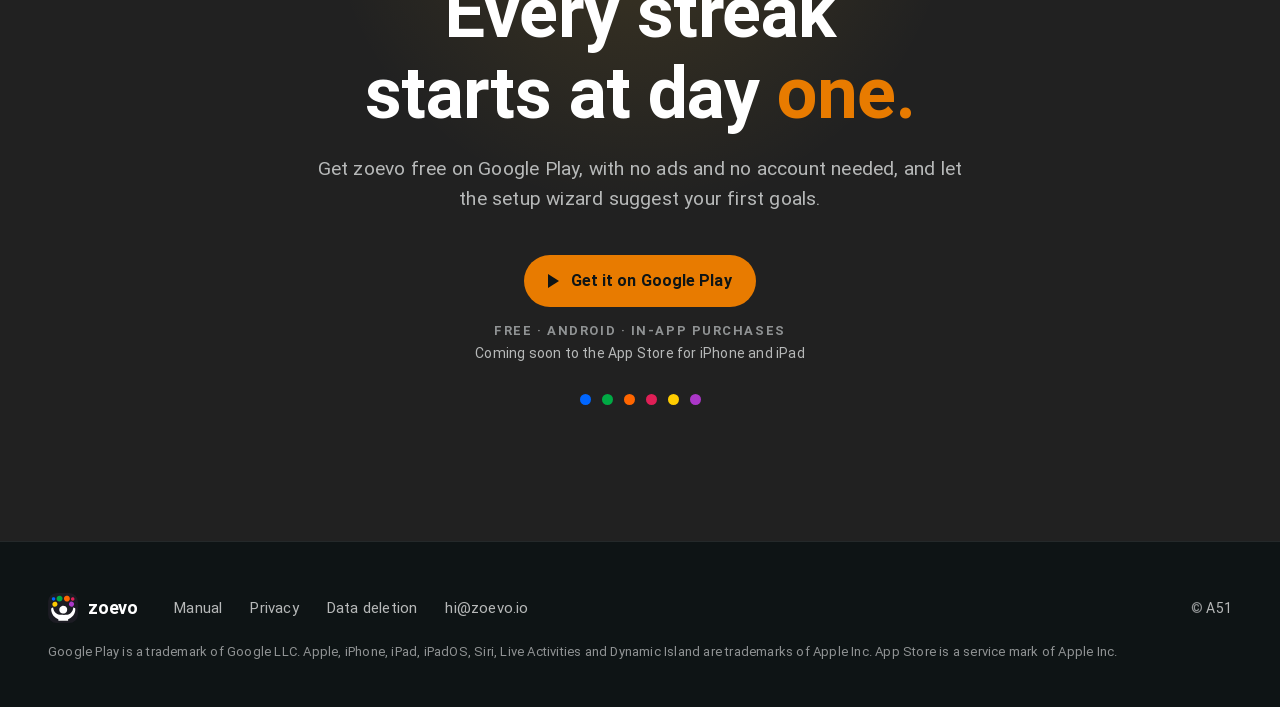
==== commit 06a5fbcd: "Home page and manual for Android, iPhone and iPad The home page and the manual now describe zoevo on" ====
--- a/index.html
+++ b/index.html
@@ -5,15 +5,20 @@
 <meta http-equiv="Content-Security-Policy" content="default-src 'none'; img-src 'self'; style-src 'self'; font-src 'self'; base-uri 'none'; form-action 'none'">
 <meta name="referrer" content="strict-origin-when-cross-origin">
 <meta name="viewport" content="width=device-width, initial-scale=1">
-<title>zoevo – Habit &amp; Focus Tracker for Android</title>
-<meta name="description" content="Build habits that actually stick: daily and weekly goals, a Pomodoro-style focus timer, routines, streaks and stats. Free on Android, no ads.">
+<title>zoevo – Habit &amp; Focus Tracker for Android, iPhone and iPad</title>
+<!-- App Store: until zoevo is live there, this page says it is coming soon
+     to iPhone and iPad. Once it is live, search the page for "live there":
+     each comment that says so names what changes. Here, the description
+     ends "Free on Android, iPhone and iPad, no ads." and the og and twitter
+     descriptions "Free on Android, iPhone and iPad." -->
+<meta name="description" content="Build habits that actually stick: daily and weekly goals, a Pomodoro-style focus timer, routines, streaks and stats. Free on Android, soon on iPhone and iPad.">
 <meta name="theme-color" content="#0E1415">
 <meta name="color-scheme" content="dark">
 <link rel="canonical" href="https://zoevo.io/">
 <meta property="og:type" content="website">
 <meta property="og:site_name" content="zoevo">
 <meta property="og:title" content="zoevo – Habit &amp; Focus Tracker">
-<meta property="og:description" content="Build habits that actually stick: daily and weekly goals, a Pomodoro-style focus timer, routines, streaks and stats. Free on Android.">
+<meta property="og:description" content="Build habits that actually stick: daily and weekly goals, a Pomodoro-style focus timer, routines, streaks and stats. Free on Android, soon on iPhone and iPad.">
 <meta property="og:url" content="https://zoevo.io/">
 <meta property="og:image" content="https://zoevo.io/img/og.png">
 <meta property="og:image:width" content="1200">
@@ -21,7 +26,7 @@
 <meta property="og:image:alt" content="zoevo logo and tagline 'Build habits that actually stick.' between tilted zoevo habit tiles">
 <meta name="twitter:card" content="summary_large_image">
 <meta name="twitter:title" content="zoevo – Habit &amp; Focus Tracker">
-<meta name="twitter:description" content="Build habits that actually stick: daily and weekly goals, a Pomodoro-style focus timer, routines, streaks and stats. Free on Android.">
+<meta name="twitter:description" content="Build habits that actually stick: daily and weekly goals, a Pomodoro-style focus timer, routines, streaks and stats. Free on Android, soon on iPhone and iPad.">
 <meta name="twitter:image" content="https://zoevo.io/img/og.png">
 <meta name="twitter:image:alt" content="zoevo logo and tagline 'Build habits that actually stick.' between tilted zoevo habit tiles">
 <link rel="icon" href="favicon.ico" sizes="48x48">
@@ -30,7 +35,11 @@
 <link rel="preload" href="fonts/Roboto-Bold.woff2" as="font" type="font/woff2" crossorigin>
 <link rel="stylesheet" href="css/zoevo.css">
 <link rel="stylesheet" href="css/home.css">
-<!-- JSON-LD is a data block, not a script: CSP script-src doesn't apply to it. -->
+<!-- JSON-LD is a data block, not a script: CSP script-src doesn't apply to it.
+     App Store: once zoevo is live there, set "operatingSystem" to
+     "Android, iOS, iPadOS", and make "downloadUrl" and "sameAs" lists with
+     both links: "https://play.google.com/store/apps/details?id=io.a51.zoevo"
+     and "https://apps.apple.com/app/id6835465962". -->
 <script type="application/ld+json">
 {
   "@context": "https://schema.org",
@@ -63,6 +72,10 @@
       <a href="manual.html">Manual</a>
     </nav>
     <a class="btn btn-play btn-sm" href="https://play.google.com/store/apps/details?id=io.a51.zoevo"><span class="tri" aria-hidden="true"></span>Google&nbsp;Play</a>
+    <!-- App Store button: once zoevo is live there, add after the Google Play pill:
+         <a class="btn btn-play btn-sm" href="https://apps.apple.com/app/id6835465962">App&nbsp;Store</a>
+         Below 760 px zoevo.css gives every .bar>.btn margin-left:auto, which
+         splits the free space between two pills: check the phone layout. -->
   </div>
 </header>
 
@@ -72,14 +85,21 @@
 <section class="hero" aria-labelledby="hero-title">
   <div class="wrap hero-grid">
     <div class="hero-copy">
-      <p class="eyebrow"><span class="dots" aria-hidden="true"><i class="d-blue"></i><i class="d-green"></i><i class="d-orange"></i><i class="d-pink"></i><i class="d-yellow"></i><i class="d-purple"></i></span>Habit &amp; focus tracker for Android</p>
+      <p class="eyebrow"><span class="dots" aria-hidden="true"><i class="d-blue"></i><i class="d-green"></i><i class="d-orange"></i><i class="d-pink"></i><i class="d-yellow"></i><i class="d-purple"></i></span>Habit tracker for Android, iPhone and iPad</p>
       <h1 id="hero-title">Build habits that <em>actually stick.</em></h1>
       <p class="lead">Aim for more of the habits you want and cap the ones you don’t. Count with a tap, time it with a stopwatch or a Pomodoro-style focus session, and play routines step by step. Everything you log counts toward your goals automatically.</p>
       <div class="btn-row">
         <a class="btn btn-play" href="https://play.google.com/store/apps/details?id=io.a51.zoevo"><span class="tri" aria-hidden="true"></span>Get it on Google&nbsp;Play</a>
+        <!-- App Store button: once zoevo is live there, add it here
+             <a class="btn btn-play" href="https://apps.apple.com/app/id6835465962">Download on the App&nbsp;Store</a>
+             and delete the "Coming soon" line under the buttons. -->
         <a class="btn btn-ghost" href="#how">See how it works</a>
       </div>
+      <!-- Once zoevo is live there, this line reads "Free · In‑app purchases".
+           .free sets it in capitals, so it never names iPhone, iPad or the
+           App Store: Apple's names keep their own case. -->
       <p class="free">Free &middot; Android &middot; In&#8209;app purchases</p>
+      <p class="small muted">Coming soon to the App Store for iPhone and iPad</p>
       <ul class="chips" aria-label="Highlights">
         <li><i class="d-blue"></i>Daily &amp; weekly goals</li>
         <li><i class="d-green"></i>Focus timer</li>
@@ -312,7 +332,7 @@
         </figure>
         <figure class="notif">
           <img src="img/shots/notif-timers.webp" width="720" height="530" loading="lazy" alt="Android notification from zoevo: 2 timers running. guitar has a check mark and counts up 03:22 past its target; below it, the running stopwatch shows 13:45 with a Pause button.">
-          <figcaption><b>Controls in your notification shade.</b> Running focus sessions and stopwatches show live time with Pause and Continue, even when the app is closed.</figcaption>
+          <figcaption><b>Controls outside the app.</b> On Android, running focus sessions and stopwatches show live time in the notification shade with Pause and Continue, even when the app is closed. On iPhone and iPad, running stopwatches do the same on the Lock Screen, and in the Dynamic Island on an iPhone that has one. So does a focus session on iOS&nbsp;26 and later, once you allow its alarm.</figcaption>
         </figure>
       </div>
     </div>
@@ -461,9 +481,12 @@
     <span class="flame" aria-hidden="true"><svg viewBox="0 0 24 24"><use href="img/icons.svg#i-local-fire-department"/></svg><b>1</b></span>
     <div class="mid-cta-copy">
       <h2 id="mid-cta-title">Start with one habit today.</h2>
-      <p><span class="nw">Free on Google Play</span> &middot; <span class="nw">No ads</span> &middot; <span class="nw">No account needed</span></p>
+      <!-- Once zoevo is live there: "and the App Store" instead of "and soon on the App Store". -->
+      <p><span class="nw">Free on Google Play</span> <span class="nw">and soon on the App Store</span> &middot; <span class="nw">No ads</span> &middot; <span class="nw">No account needed</span></p>
     </div>
     <a class="btn btn-play" href="https://play.google.com/store/apps/details?id=io.a51.zoevo"><span class="tri" aria-hidden="true"></span>Get it on Google&nbsp;Play</a>
+    <!-- App Store button: once zoevo is live there, add it here
+         <a class="btn btn-play" href="https://apps.apple.com/app/id6835465962">Download on the App&nbsp;Store</a> -->
   </div>
 </section>
 
@@ -529,7 +552,7 @@
         <div class="copy">
           <span class="card-ic c-gold"><svg class="ic" viewBox="0 0 24 24" aria-hidden="true"><use href="img/icons.svg#i-light-mode"/></svg></span>
           <h3>Dark, light or automatic</h3>
-          <p>Keep zoevo’s original dark look, switch to a light one, or choose System and zoevo switches along with your phone. Your tiles keep their colors either way. It’s under <span class="ui">Appearance</span> in Settings.</p>
+          <p>Keep zoevo’s original dark look, switch to a light one, or choose System and zoevo switches along with your device. Your tiles keep their colors either way. It’s under <span class="ui">Appearance</span> in Settings.</p>
         </div>
         <div class="peek">
           <div class="phone"><img src="img/shots/theme-split.webp" srcset="img/shots/theme-split-360.webp 360w, img/shots/theme-split.webp 540w" sizes="165px" width="540" height="1200" loading="lazy" alt="The zoevo main screen split along a diagonal: the dark look on the left, the light look on the right, with the same colored tiles in both."></div>
@@ -547,8 +570,8 @@
       </article>
       <article class="card">
         <span class="card-ic c-lightBlue"><svg class="ic" viewBox="0 0 24 24" aria-hidden="true"><use href="img/icons.svg#i-widgets"/></svg></span>
-        <h3>Home-screen widget</h3>
-        <p>Link a widget to a tally to add one, to a stopwatch to start or stop it, or to a focus session to start one, in a single tap from your home screen. zoevo opens to confirm.</p>
+        <h3>Widgets and shortcuts</h3>
+        <p>Link a widget to a tally to add one, to a stopwatch to start or stop it, or to a focus session to start one, in a single tap from your home screen. zoevo opens to confirm. On iPhone and iPad there are Lock Screen widgets too, and Siri and Shortcuts can do the same.</p>
         <div class="widgets">
           <img src="img/shots/widget-water.webp" width="206" height="206" loading="lazy" alt="zoevo widget linked to the water tally">
           <img src="img/shots/widget-coffee.webp" width="206" height="206" loading="lazy" alt="zoevo widget linked to the coffee tally">
@@ -558,7 +581,7 @@
       <article class="card">
         <span class="card-ic c-green"><svg class="ic" viewBox="0 0 24 24" aria-hidden="true"><use href="img/icons.svg#i-sync"/></svg></span>
         <h3>Sync, or stay a guest</h3>
-        <p>zoevo works fully offline without an account. Sign in with Google to back up your data and pick up where you left off on another device. With zoevo+ you can also keep an offline backup file of your own.</p>
+        <p>zoevo works fully offline without an account. Sign in with Apple or Google to back up your data and pick up where you left off on another device, whether Android, iPhone or iPad. With zoevo+ you can also keep an offline backup file of your own.</p>
         <p class="promise">No ads, no analytics, no tracking.</p>
       </article>
       <article class="card">
@@ -596,7 +619,7 @@
     <div class="sec-head">
       <p class="kicker"><i class="dot d-orange"></i>zoevo+</p>
       <h2 id="plus-title">Free to start. zoevo+ when you want&nbsp;more.</h2>
-      <p class="lead">The free version includes every way to track, routines, the Timeline, the widget and sync. zoevo+ lifts the limits.</p>
+      <p class="lead">The free version includes every way to track, routines, the Timeline, the widgets and sync. zoevo+ lifts the limits.</p>
     </div>
     <div class="plus-grid">
       <div class="compare">
@@ -620,12 +643,17 @@
       <div class="card trial">
         <p class="big">14<span>days free</span></p>
         <h3>Try zoevo+ before you decide</h3>
-        <p>In the app, open Settings with the person icon, tap <span class="ui">Upgrade to zoevo+</span>, then <span class="ui">Start 14-day free trial</span>. No sign-in needed. Afterwards, choose a monthly or yearly subscription through Google Play, which shows the price before you pay.</p>
+        <p>In the app, open Settings with the person icon, tap <span class="ui">Upgrade to zoevo+</span>, then <span class="ui">Start 14-day free trial</span>. No sign-in needed. Afterwards, choose a monthly or yearly subscription through Google Play or the App Store, which shows the price before you pay.</p>
         <ul class="ticks">
           <li><strong>Nothing is ever deleted.</strong> If a trial ends while you’re over the free limits, the newest extra items are locked until you archive something or upgrade.</li>
           <li><strong>Archived items don’t count</strong> toward the limits.</li>
         </ul>
         <a class="btn btn-play" href="https://play.google.com/store/apps/details?id=io.a51.zoevo"><span class="tri" aria-hidden="true"></span>Get it on Google&nbsp;Play</a>
+        <!-- App Store button: once zoevo is live there, replace the p below with
+             <a class="btn btn-play" href="https://apps.apple.com/app/id6835465962">Download on the App&nbsp;Store</a>
+             (home.css gives each .trial .btn margin-top:auto: with two buttons
+             check that they still sit together at the bottom of the card). -->
+        <p>Coming soon to the App Store for iPhone and iPad</p>
       </div>
     </div>
   </div>
@@ -644,15 +672,15 @@
       <details class="qa">
         <summary>Is zoevo free?</summary>
         <div class="qa-body">
-          <p>Yes. zoevo is free to download and use, with every way to track, routines, the Timeline, the widget and sync. The free plan covers up to 5 daily goals, 3 weekly goals and 1 routine at a time.</p>
+          <p>Yes. zoevo is free to download and use, with every way to track, routines, the Timeline, the widgets and sync. The free plan covers up to 5 daily goals, 3 weekly goals and 1 routine at a time.</p>
           <p><strong>zoevo+</strong> is an optional subscription that raises those limits to 99, unlocks your complete history and every icon and color, and lets you export a backup. You can try it free for 14 days.</p>
         </div>
       </details>
       <details class="qa">
         <summary>Do I need an account? Does it work offline?</summary>
         <div class="qa-body">
-          <p>No account needed. As a guest, zoevo works fully offline and keeps your data on your phone. Sign in with Google to back up your data and sync it across devices; it keeps working offline when signed in, too.</p>
-          <p>Buying zoevo+, redeeming a promo code and restoring a purchase need a Google sign-in. The free trial doesn’t.</p>
+          <p>No account needed. As a guest, zoevo works fully offline and keeps your data on your device. Sign in with Apple or Google to back up your data and sync it across your devices, on Android, iPhone and iPad; it keeps working offline when signed in, too. On Android, Sign in with Apple needs zoevo 1.1.0 or later.</p>
+          <p>On Android, buying zoevo+, redeeming a promo code and restoring a purchase need a sign-in. On iPhone and iPad you can buy and restore zoevo+ without an account. The free trial never needs one.</p>
         </div>
       </details>
       <details class="qa">
@@ -664,13 +692,15 @@
       <details class="qa">
         <summary>Is there a light mode?</summary>
         <div class="qa-body">
-          <p>Yes. In Settings, under Appearance, choose Dark (the default), Light, or System to follow your phone’s setting. zoevo switches right away, and your tile colors stay the same in both looks.</p>
-        </div>
-      </details>
-      <details class="qa">
-        <summary>Is zoevo available for iPhone?</summary>
-        <div class="qa-body">
-          <p>No. zoevo is only available for Android, on <a href="https://play.google.com/store/apps/details?id=io.a51.zoevo">Google Play</a>.</p>
+          <p>Yes. In Settings, under Appearance, choose Dark (the default), Light, or System to follow your device’s setting. zoevo switches right away, and your tile colors stay the same in both looks.</p>
+        </div>
+      </details>
+      <details class="qa">
+        <summary>Is zoevo available for iPhone and iPad?</summary>
+        <div class="qa-body">
+          <!-- Once zoevo is live there, this answer reads:
+               <p>Yes. zoevo is on the <a href="https://apps.apple.com/app/id6835465962">App Store</a> for iPhone and iPad with iOS or iPadOS 17 or later, and on <a href="https://play.google.com/store/apps/details?id=io.a51.zoevo">Google Play</a> for Android. Sign in with the same account on both and your data syncs between them.</p> -->
+          <p>Soon. zoevo for iPhone and iPad, with iOS or iPadOS 17 or later, is coming to the App Store. On Android it’s on <a href="https://play.google.com/store/apps/details?id=io.a51.zoevo">Google Play</a> now. Sign in with the same account on both and your data syncs between them.</p>
         </div>
       </details>
       <details class="qa">
@@ -683,8 +713,9 @@
       <details class="qa">
         <summary>Do reminders and timers work when the app is closed?</summary>
         <div class="qa-body">
-          <p>Yes. Reminders are scheduled on your phone, and running focus sessions and stopwatches stay in your notification shade with Pause and Continue. Allow notifications, and allow Alarms &amp; reminders so a focus session ends right on time.</p>
-          <p>Goal reminders can arrive a few minutes late, because Android delivers them in batches to save battery. If they don’t arrive at all, exclude zoevo from battery restrictions.</p>
+          <p>Yes. Reminders are scheduled on your device, so they don’t need the app open.</p>
+          <p>On Android, running focus sessions and stopwatches stay in your notification shade with Pause and Continue. Allow notifications, and allow Alarms &amp; reminders so a focus session ends right on time. Goal reminders can arrive a few minutes late, because Android delivers them in batches to save battery. If they don’t arrive at all, exclude zoevo from battery restrictions.</p>
+          <p>On iPhone and iPad, allow notifications when iOS asks. Running stopwatches show as Live Activities on the Lock Screen, and in the Dynamic Island on an iPhone that has one, with Pause and Continue. On iOS 26 and later, also allow alarms: a focus session then shows its countdown there too and rings like an alarm when it ends, even in Silent mode. Otherwise a notification tells you it’s over.</p>
         </div>
       </details>
       <details class="qa">
@@ -702,7 +733,7 @@
       <details class="qa">
         <summary>How do I cancel zoevo+?</summary>
         <div class="qa-body">
-          <p>Subscriptions run through Google Play, so you manage and cancel them in the Play Store under Payments &amp; subscriptions.</p>
+          <p>Cancel it in the store you bought it from. A Google Play subscription: in the Play Store under Payments &amp; subscriptions, or tap <span class="ui">Manage in Google Play</span> on the zoevo+ screen on Android. An App Store subscription: in your Apple Account settings on your iPhone or iPad, or tap <span class="ui">Manage subscription</span> on the zoevo+ screen there.</p>
         </div>
       </details>
       <details class="qa">
@@ -721,11 +752,17 @@
   <div class="wrap">
     <span class="flame" aria-hidden="true"><svg viewBox="0 0 24 24"><use href="img/icons.svg#i-local-fire-department"/></svg><b>1</b></span>
     <h2 id="cta-title">Every streak starts at day <em>one.</em></h2>
+    <!-- Once zoevo is live there: "Get zoevo free on Google Play or the App Store, with no ads …" -->
     <p class="lead">Get zoevo free on Google Play, with no ads and no account needed, and let the setup wizard suggest your first goals.</p>
     <div class="btn-row">
       <a class="btn btn-play" href="https://play.google.com/store/apps/details?id=io.a51.zoevo"><span class="tri" aria-hidden="true"></span>Get it on Google&nbsp;Play</a>
-    </div>
+      <!-- App Store button: once zoevo is live there, add it here
+           <a class="btn btn-play" href="https://apps.apple.com/app/id6835465962">Download on the App&nbsp;Store</a>
+           and delete the "Coming soon" line under the buttons. -->
+    </div>
+    <!-- Once zoevo is live there: "Free · In‑app purchases" (see the hero). -->
     <p class="free">Free &middot; Android &middot; In&#8209;app purchases</p>
+    <p class="small muted">Coming soon to the App Store for iPhone and iPad</p>
     <span class="dots" aria-hidden="true"><i class="d-blue"></i><i class="d-green"></i><i class="d-orange"></i><i class="d-pink"></i><i class="d-yellow"></i><i class="d-purple"></i></span>
   </div>
 </section>
@@ -744,12 +781,17 @@
       </ul>
     </nav>
     <p class="copy">© <a href="https://a51.io">A51</a></p>
-    <p class="fine">Google Play is a trademark of Google LLC.</p>
+    <p class="fine">Google Play is a trademark of Google LLC. Apple, iPhone, iPad, iPadOS, Siri, Live Activities and Dynamic Island are trademarks of Apple Inc. App Store is a service mark of Apple Inc.</p>
   </div>
 </footer>
 
 <!-- Phones only, and only where CSS scroll-driven animations exist: a Play
-     pill that fades in once the hero has scrolled away (home.css). -->
+     pill that fades in once the hero has scrolled away (home.css).
+     App Store: once zoevo is live there, decide what this pill does. It is
+     fixed in the middle at the bottom (.m-install), so an App Store pill
+     (https://apps.apple.com/app/id6835465962) can't simply be added next to
+     it; it needs its own place in home.css. Until then, iPhone visitors whose
+     browser supports it see this Play pill. -->
 <a class="btn btn-play m-install" href="https://play.google.com/store/apps/details?id=io.a51.zoevo"><span class="tri" aria-hidden="true"></span>Get it on Google&nbsp;Play</a>
 
 </body>
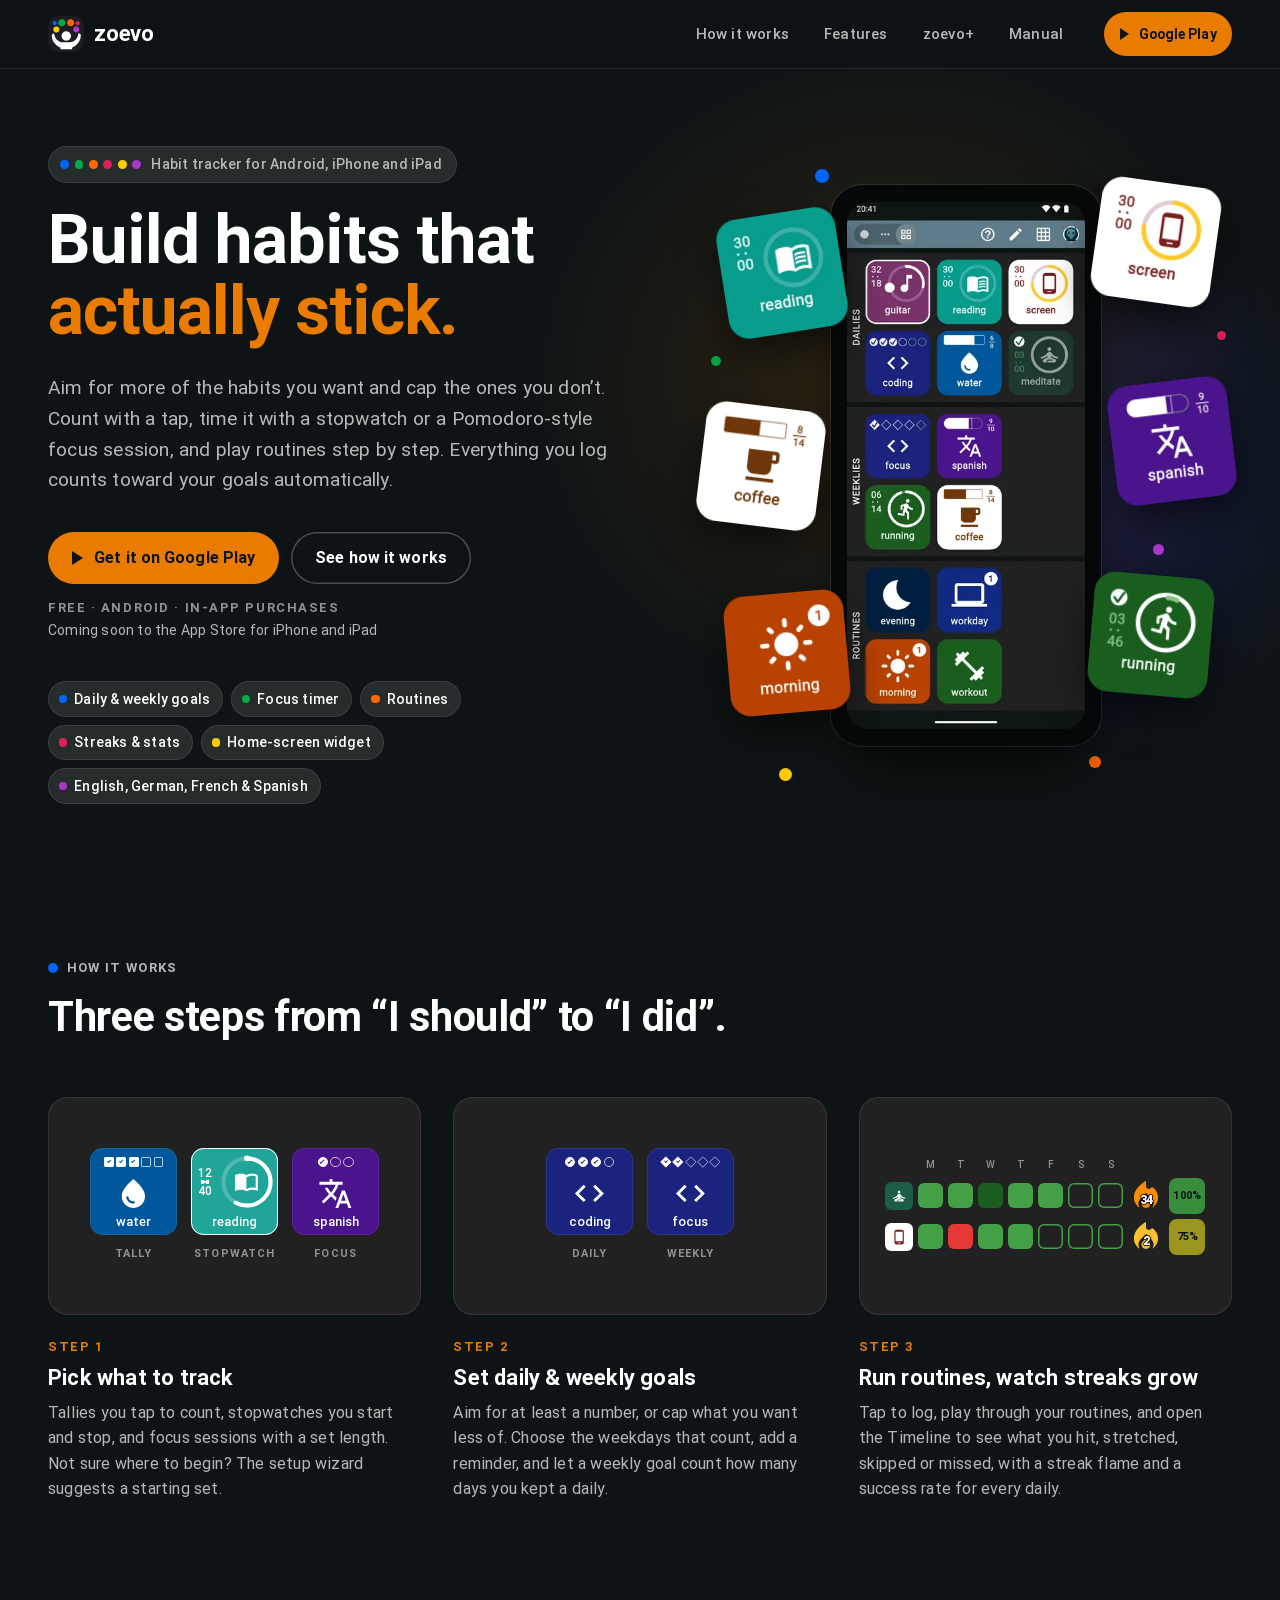
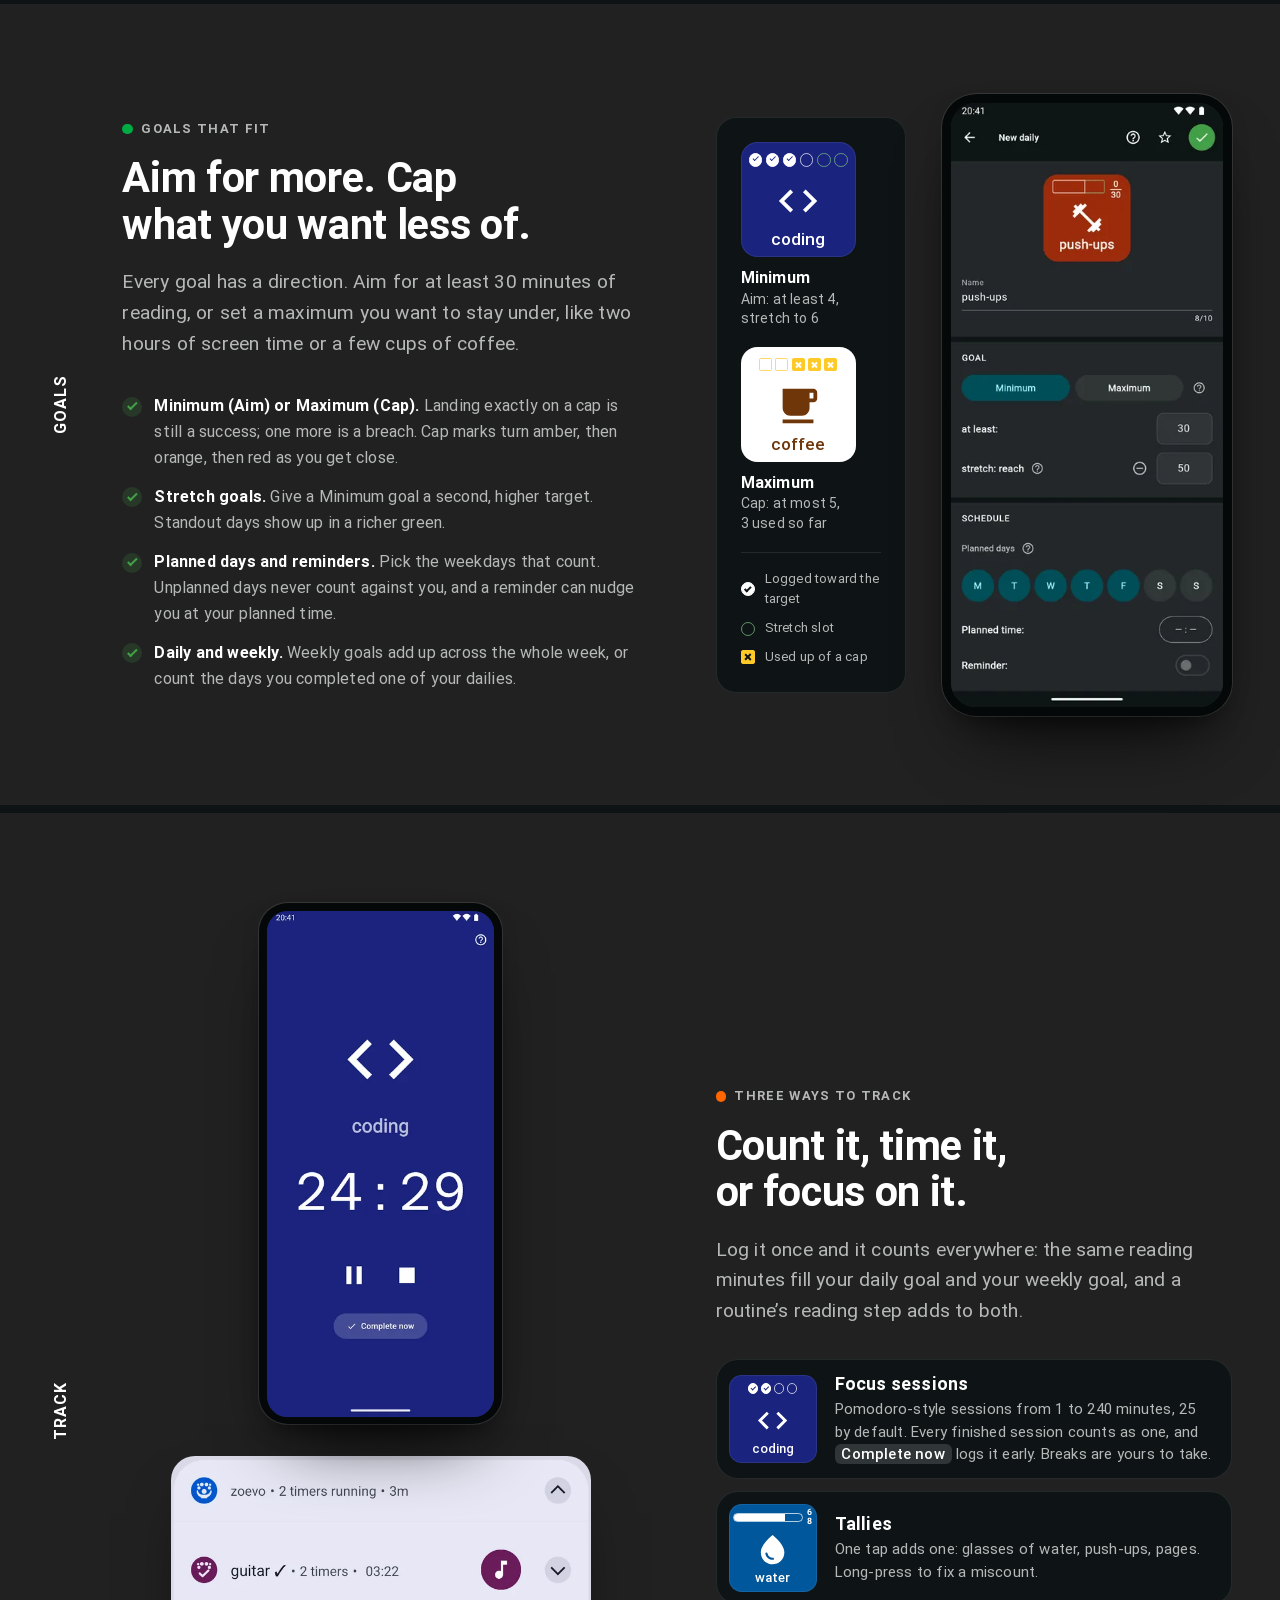
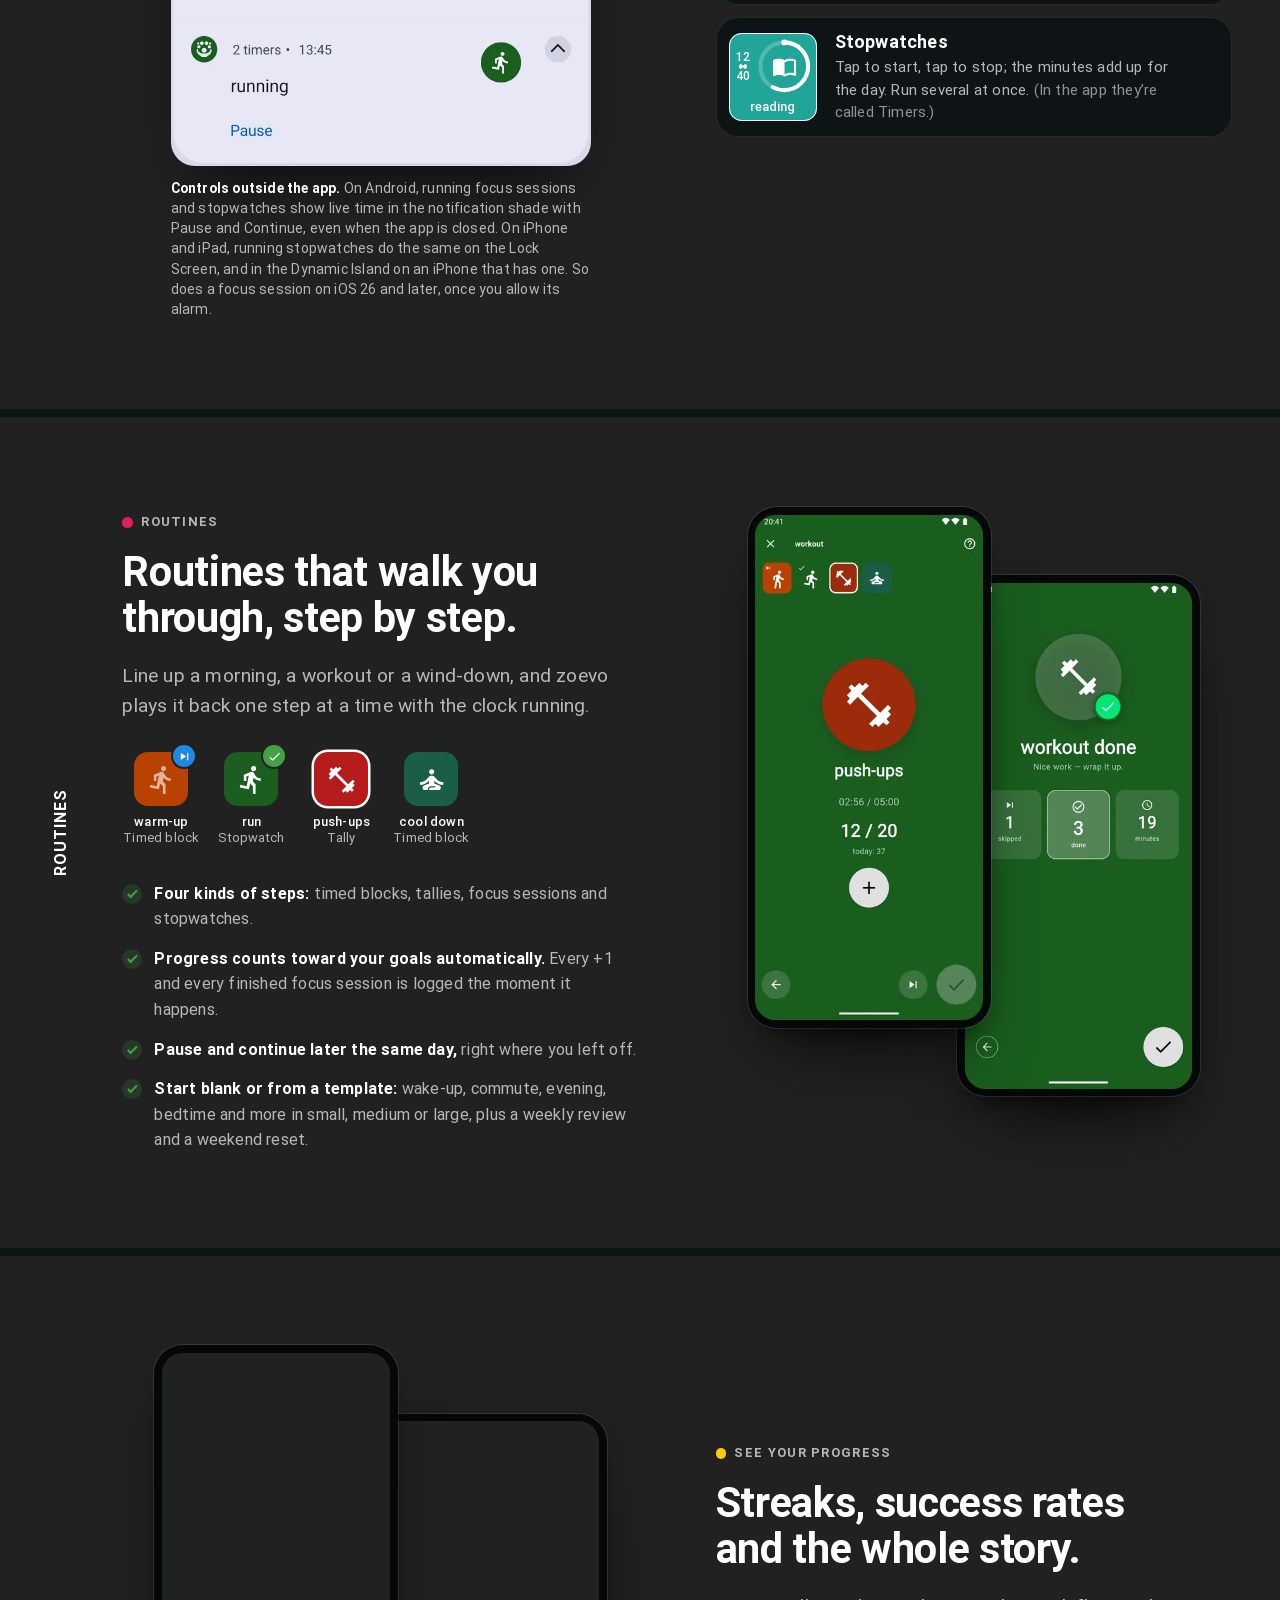
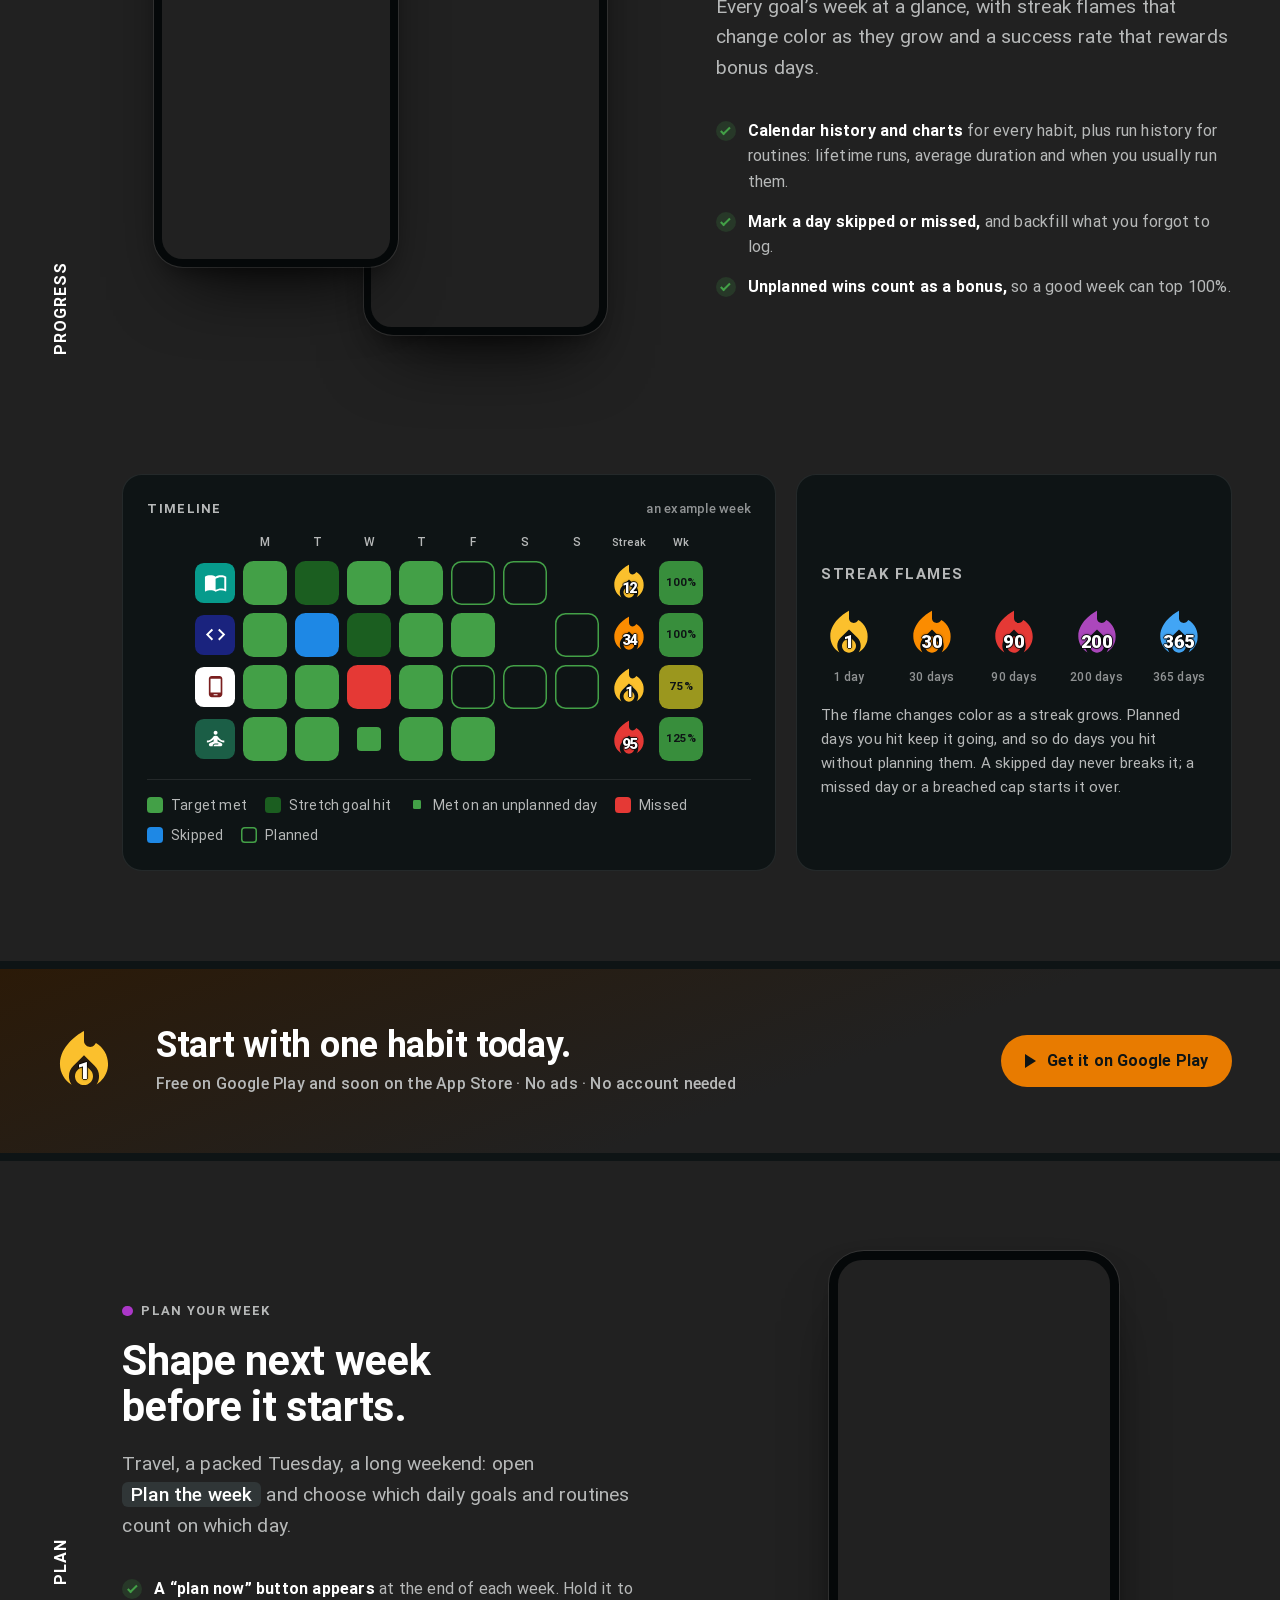
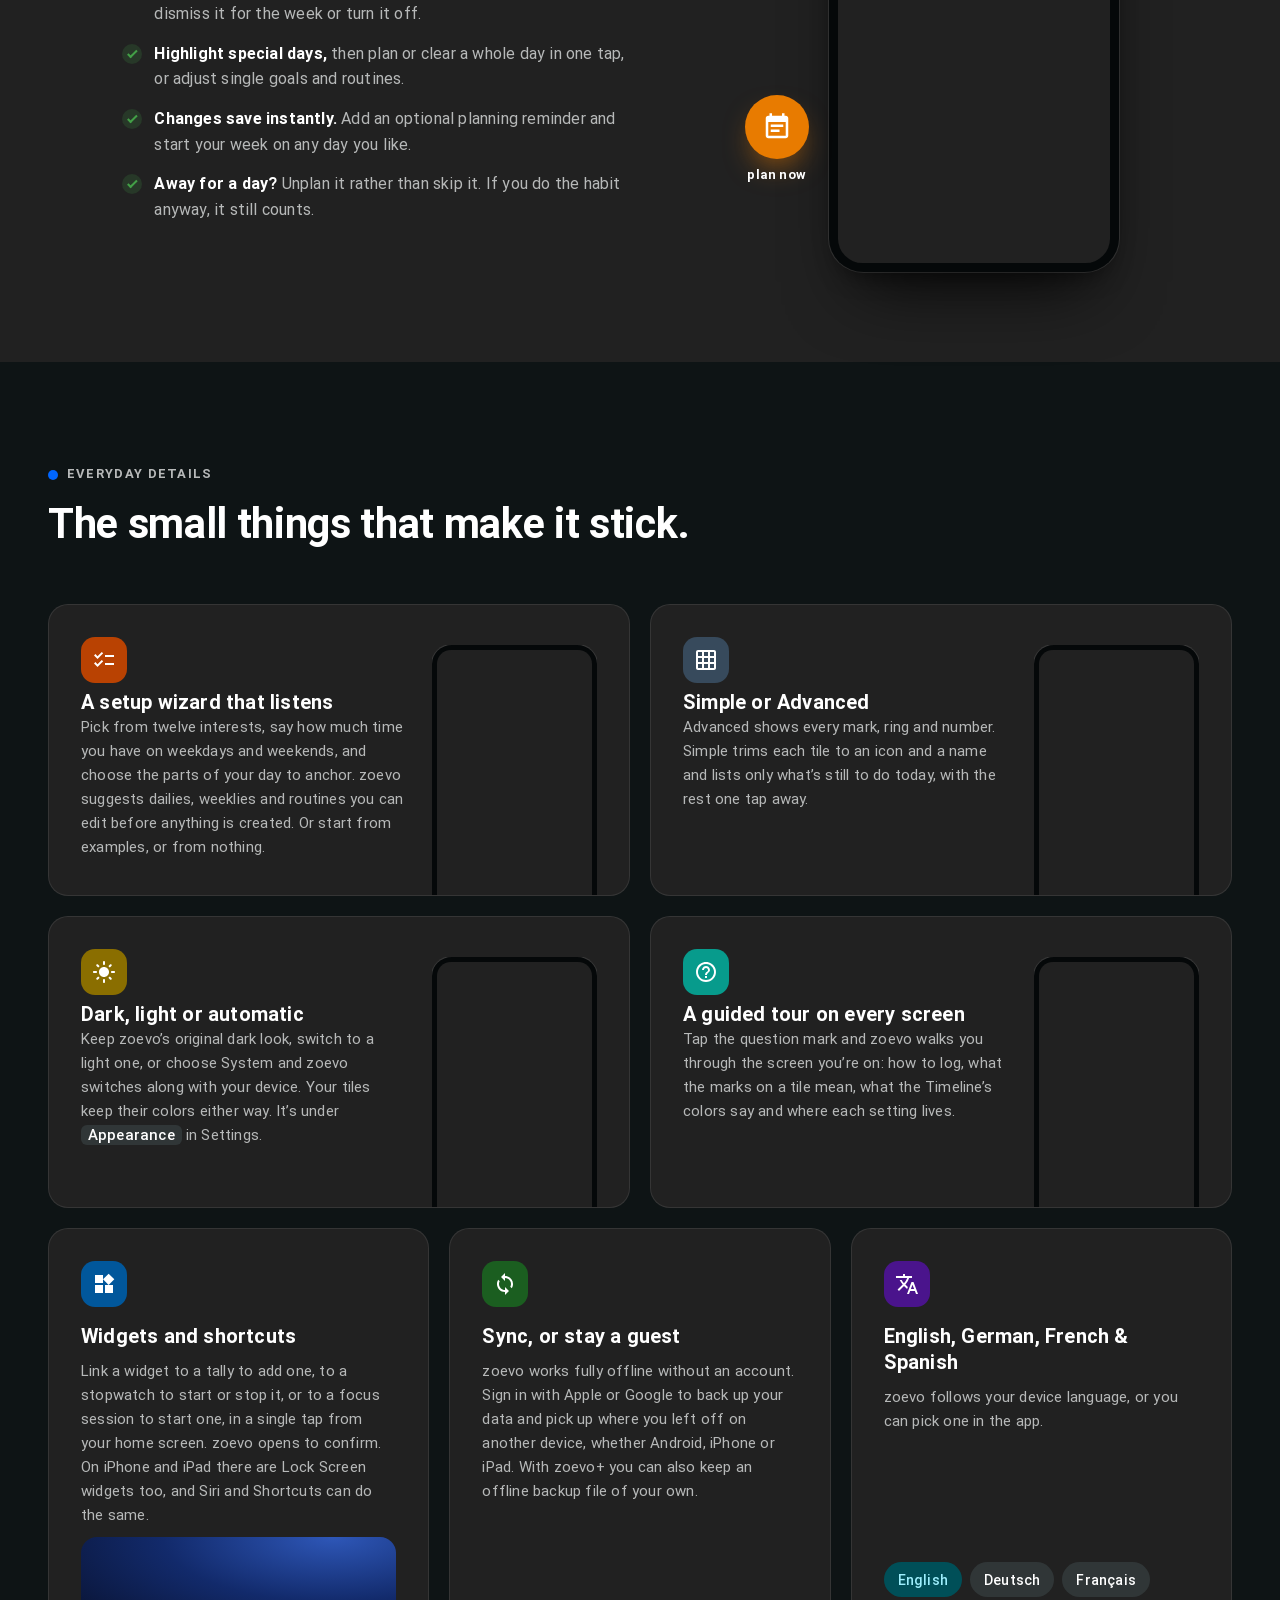
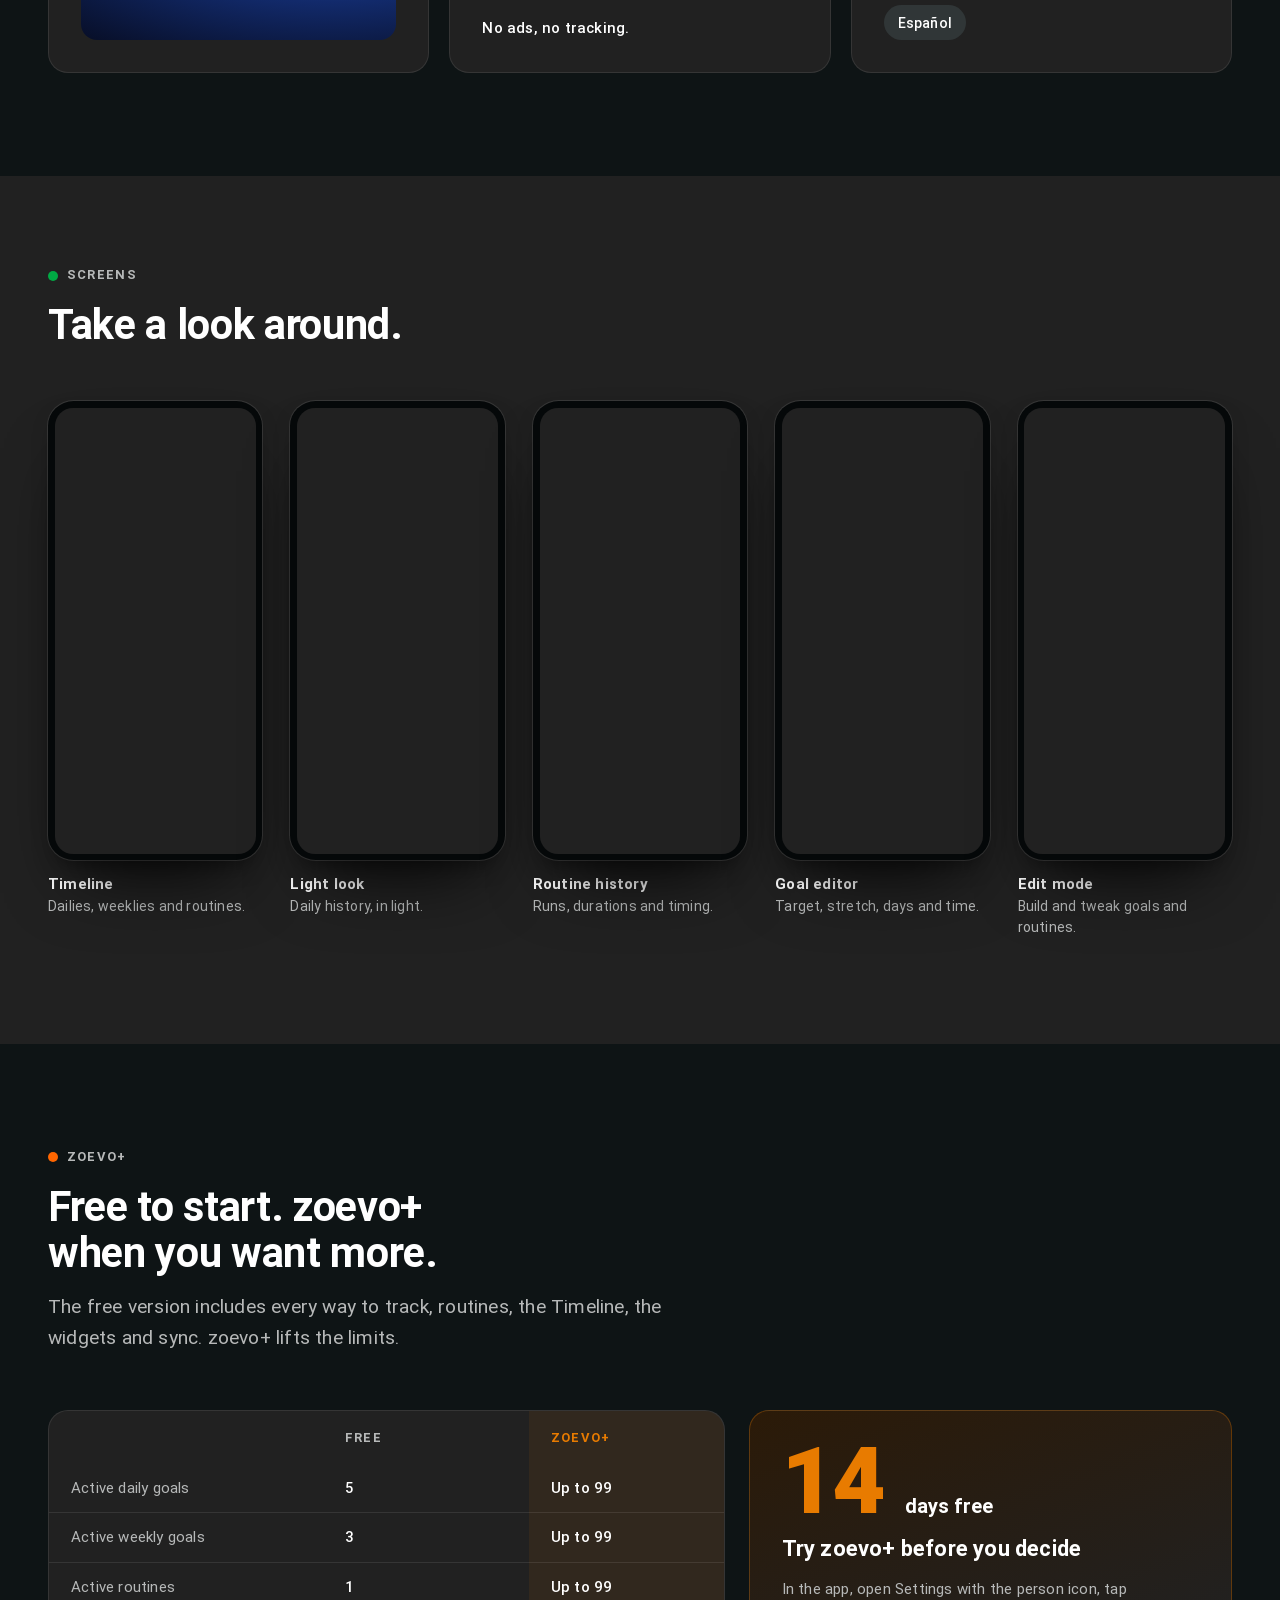
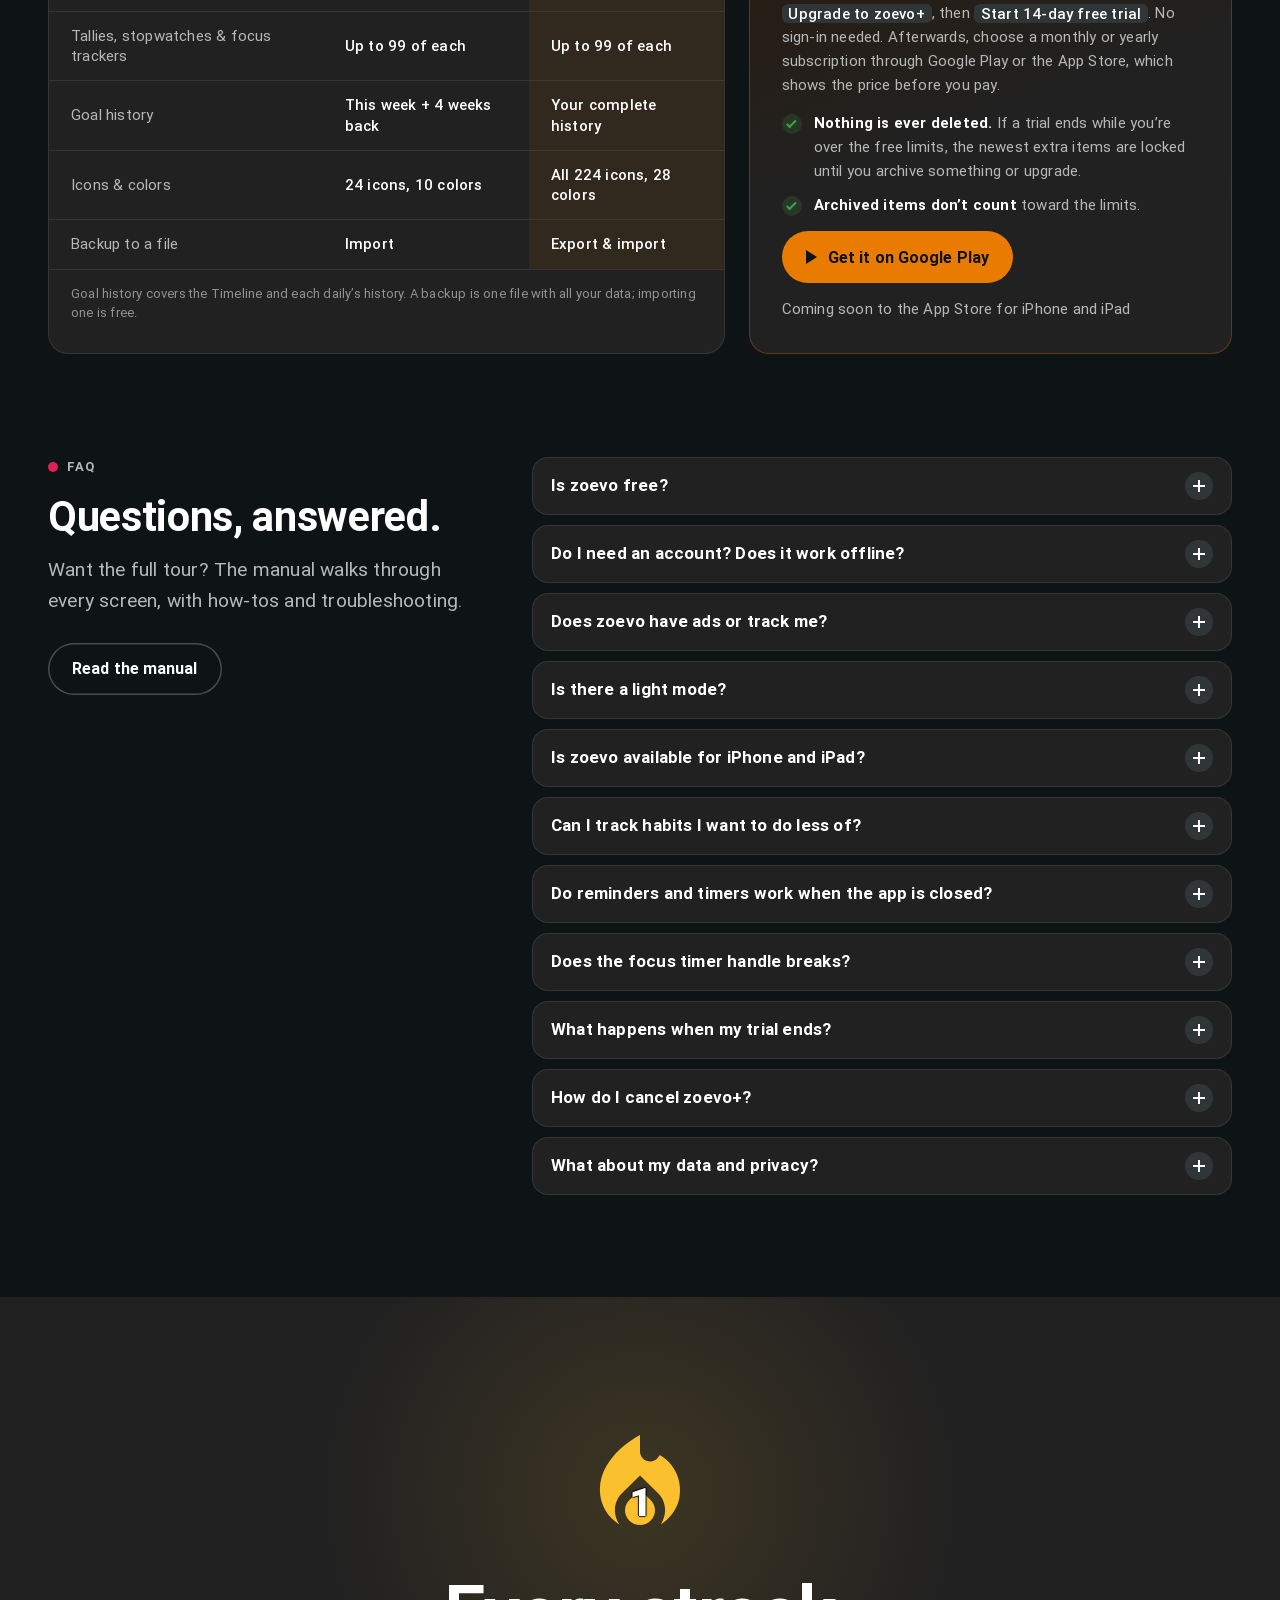
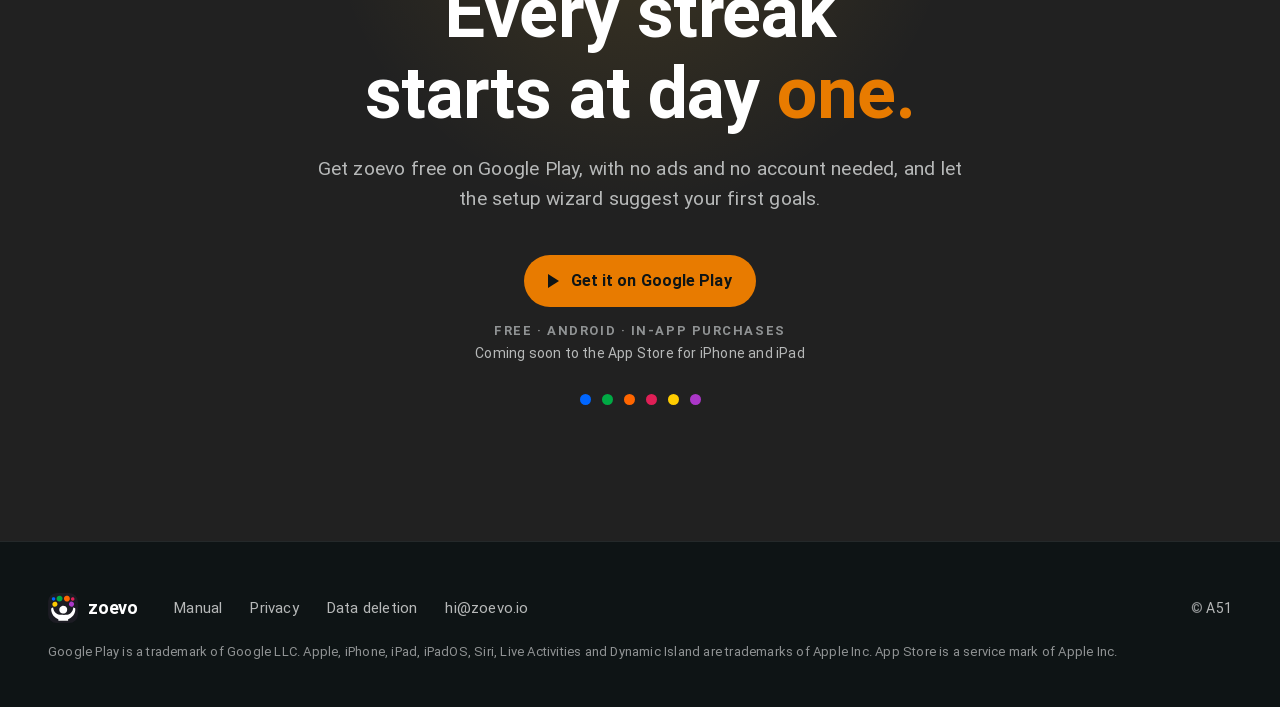
==== commit 5fc80258: "Privacy wording matches the App Store label The App Store privacy label lists Other Diagnostic Data " ====
--- a/index.html
+++ b/index.html
@@ -582,7 +582,7 @@
         <span class="card-ic c-green"><svg class="ic" viewBox="0 0 24 24" aria-hidden="true"><use href="img/icons.svg#i-sync"/></svg></span>
         <h3>Sync, or stay a guest</h3>
         <p>zoevo works fully offline without an account. Sign in with Apple or Google to back up your data and pick up where you left off on another device, whether Android, iPhone or iPad. With zoevo+ you can also keep an offline backup file of your own.</p>
-        <p class="promise">No ads, no analytics, no tracking.</p>
+        <p class="promise">No ads, no tracking.</p>
       </article>
       <article class="card">
         <span class="card-ic c-purple"><svg class="ic" viewBox="0 0 24 24" aria-hidden="true"><use href="img/icons.svg#i-translate"/></svg></span>
@@ -686,7 +686,7 @@
       <details class="qa">
         <summary>Does zoevo have ads or track me?</summary>
         <div class="qa-body">
-          <p>No. zoevo has no ads, no analytics and no crash reporting. As a guest, nothing you track is sent to us; if you sign in, your data syncs to your own account through Google Firebase. The <a href="privacy.html">privacy policy</a> has the details.</p>
+          <p>No. zoevo has no ads and no crash reporting, and it doesn&rsquo;t measure how you use it. As a guest, nothing you track is sent to us; if you sign in, your data syncs to your own account through Google Firebase. The <a href="privacy.html">privacy policy</a> has the details.</p>
         </div>
       </details>
       <details class="qa">
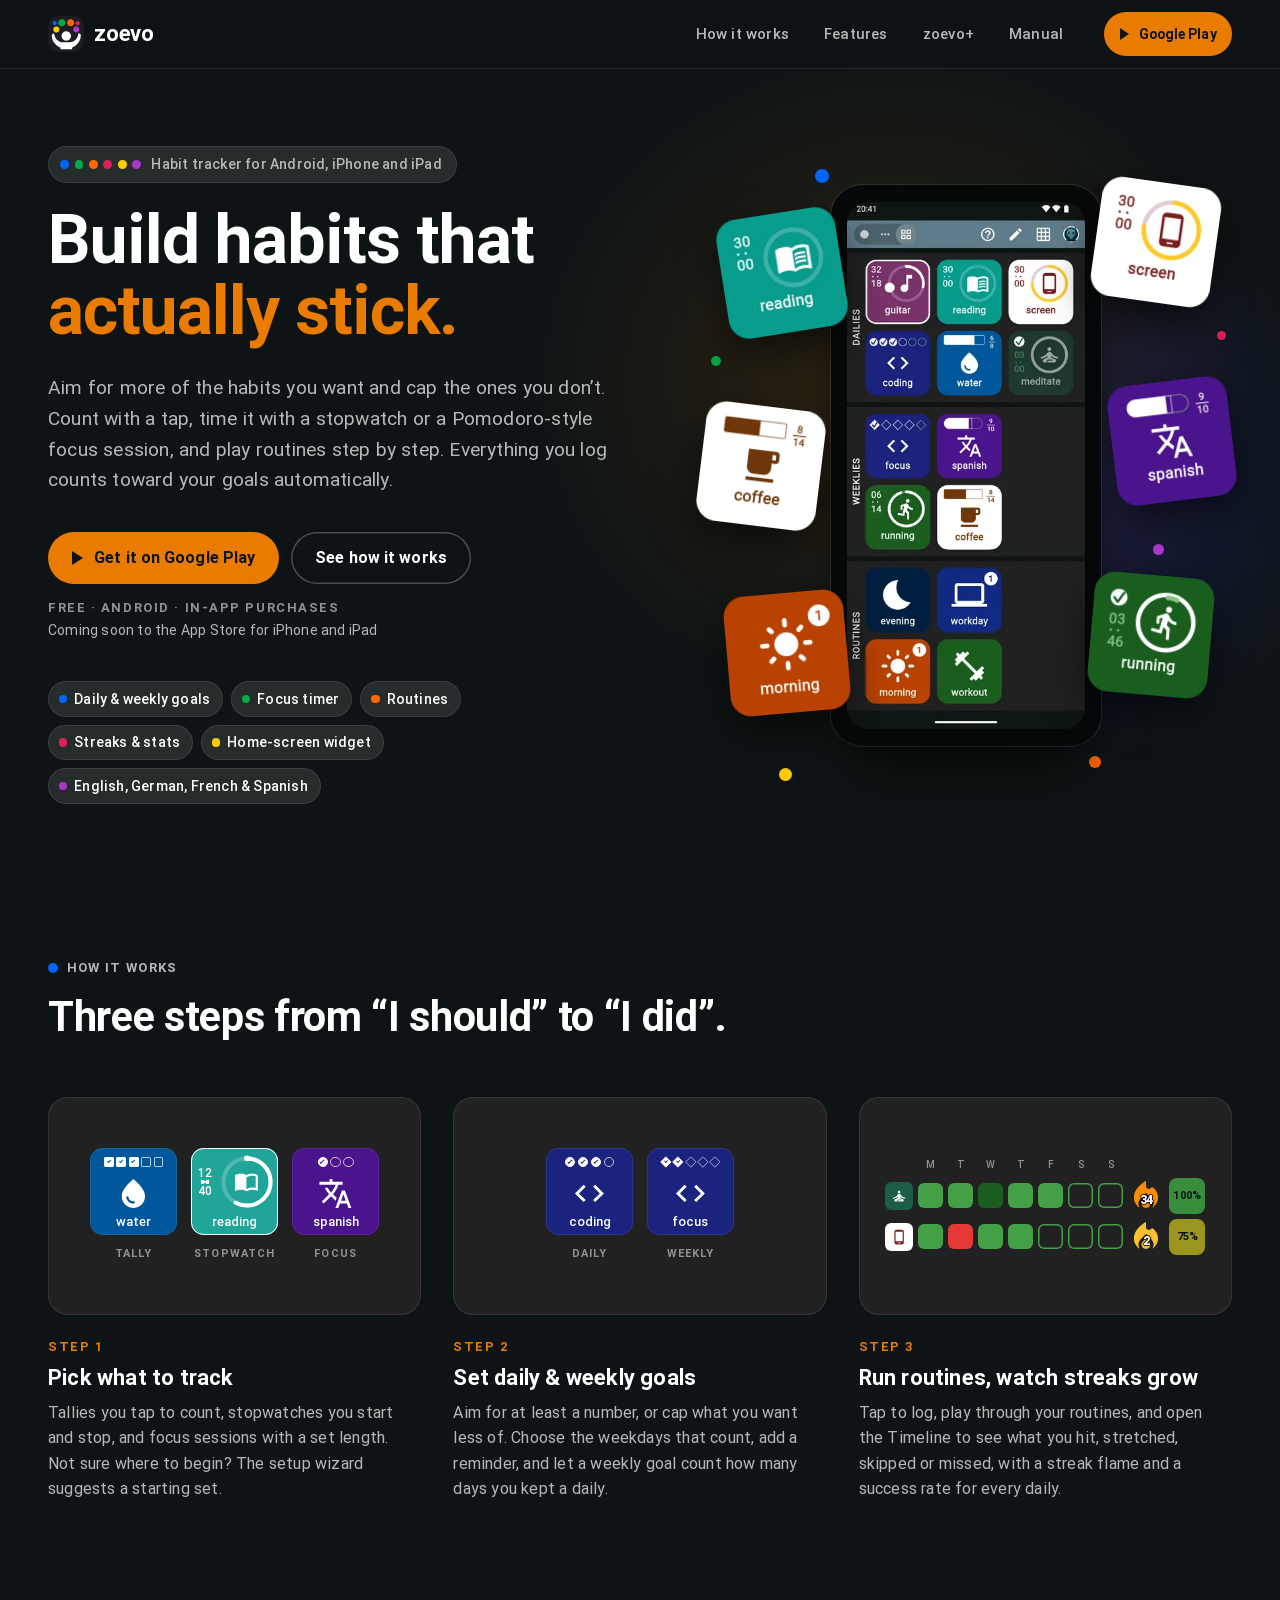
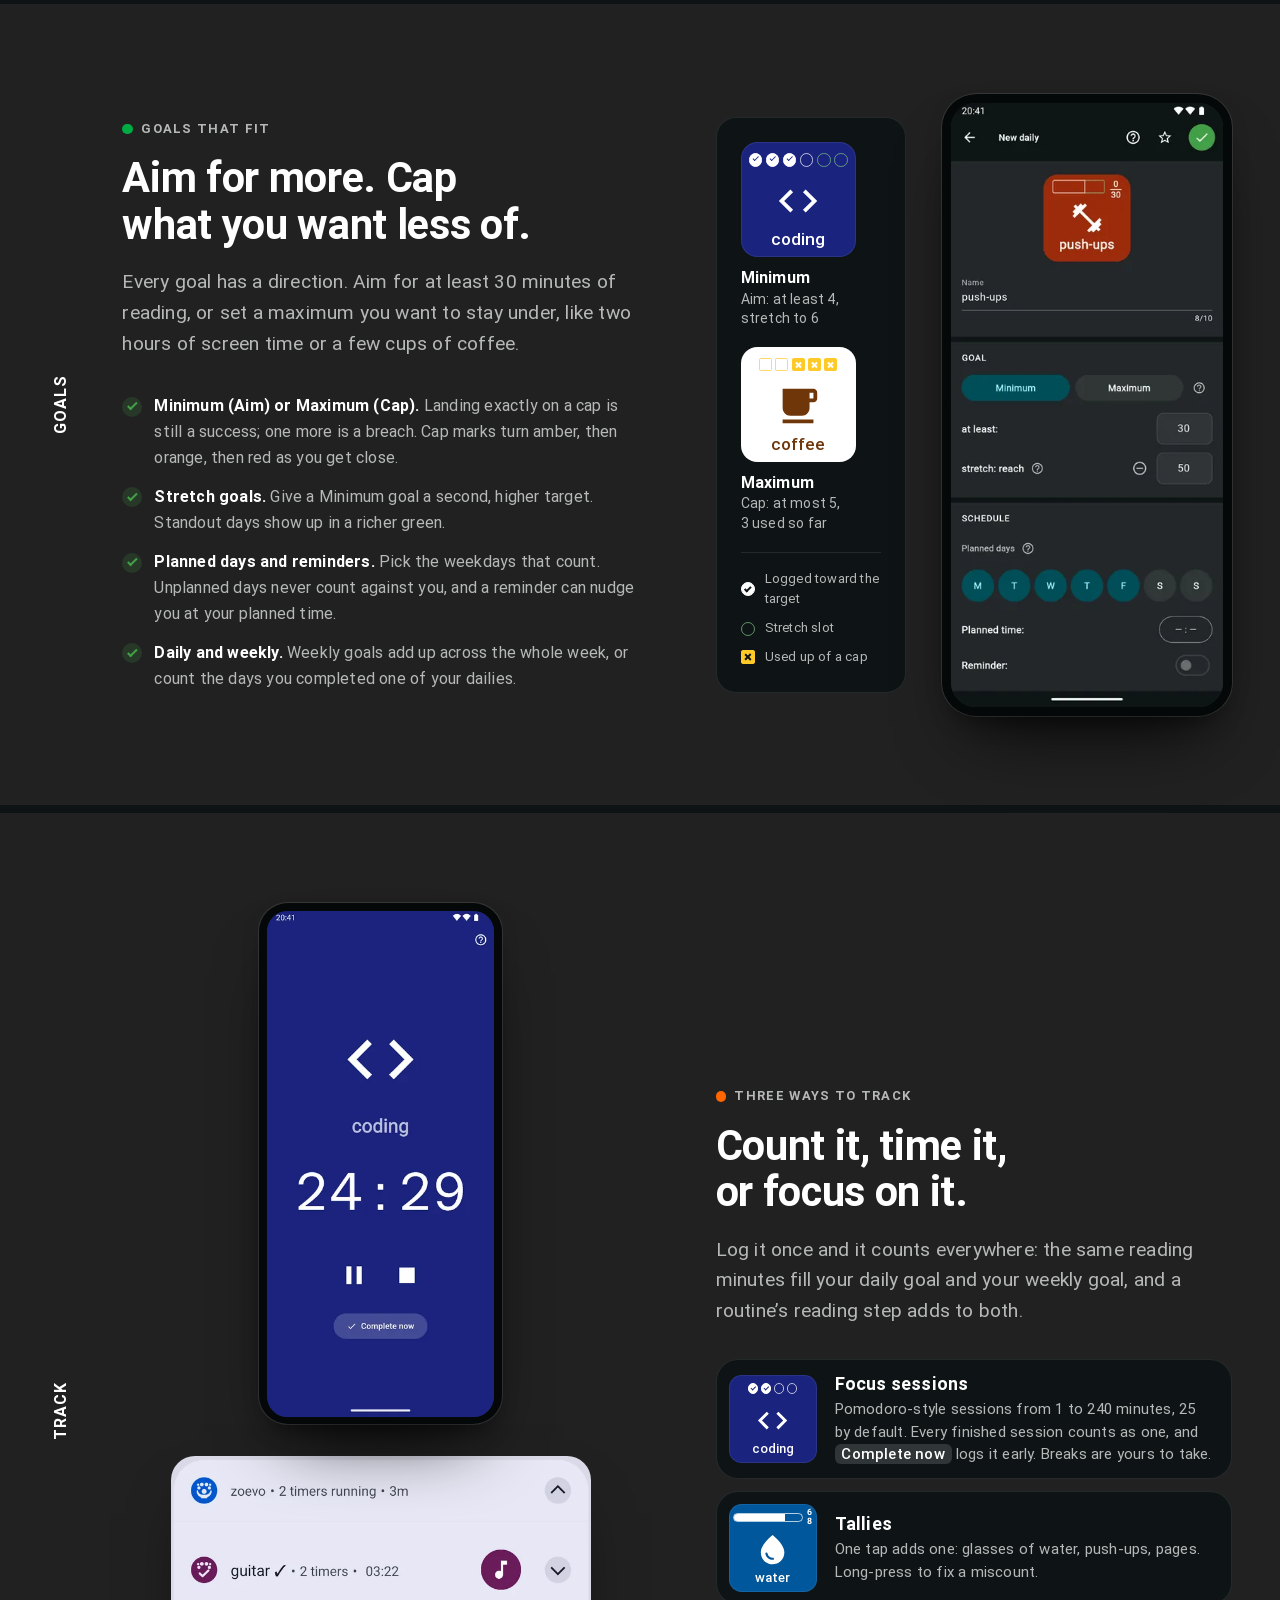
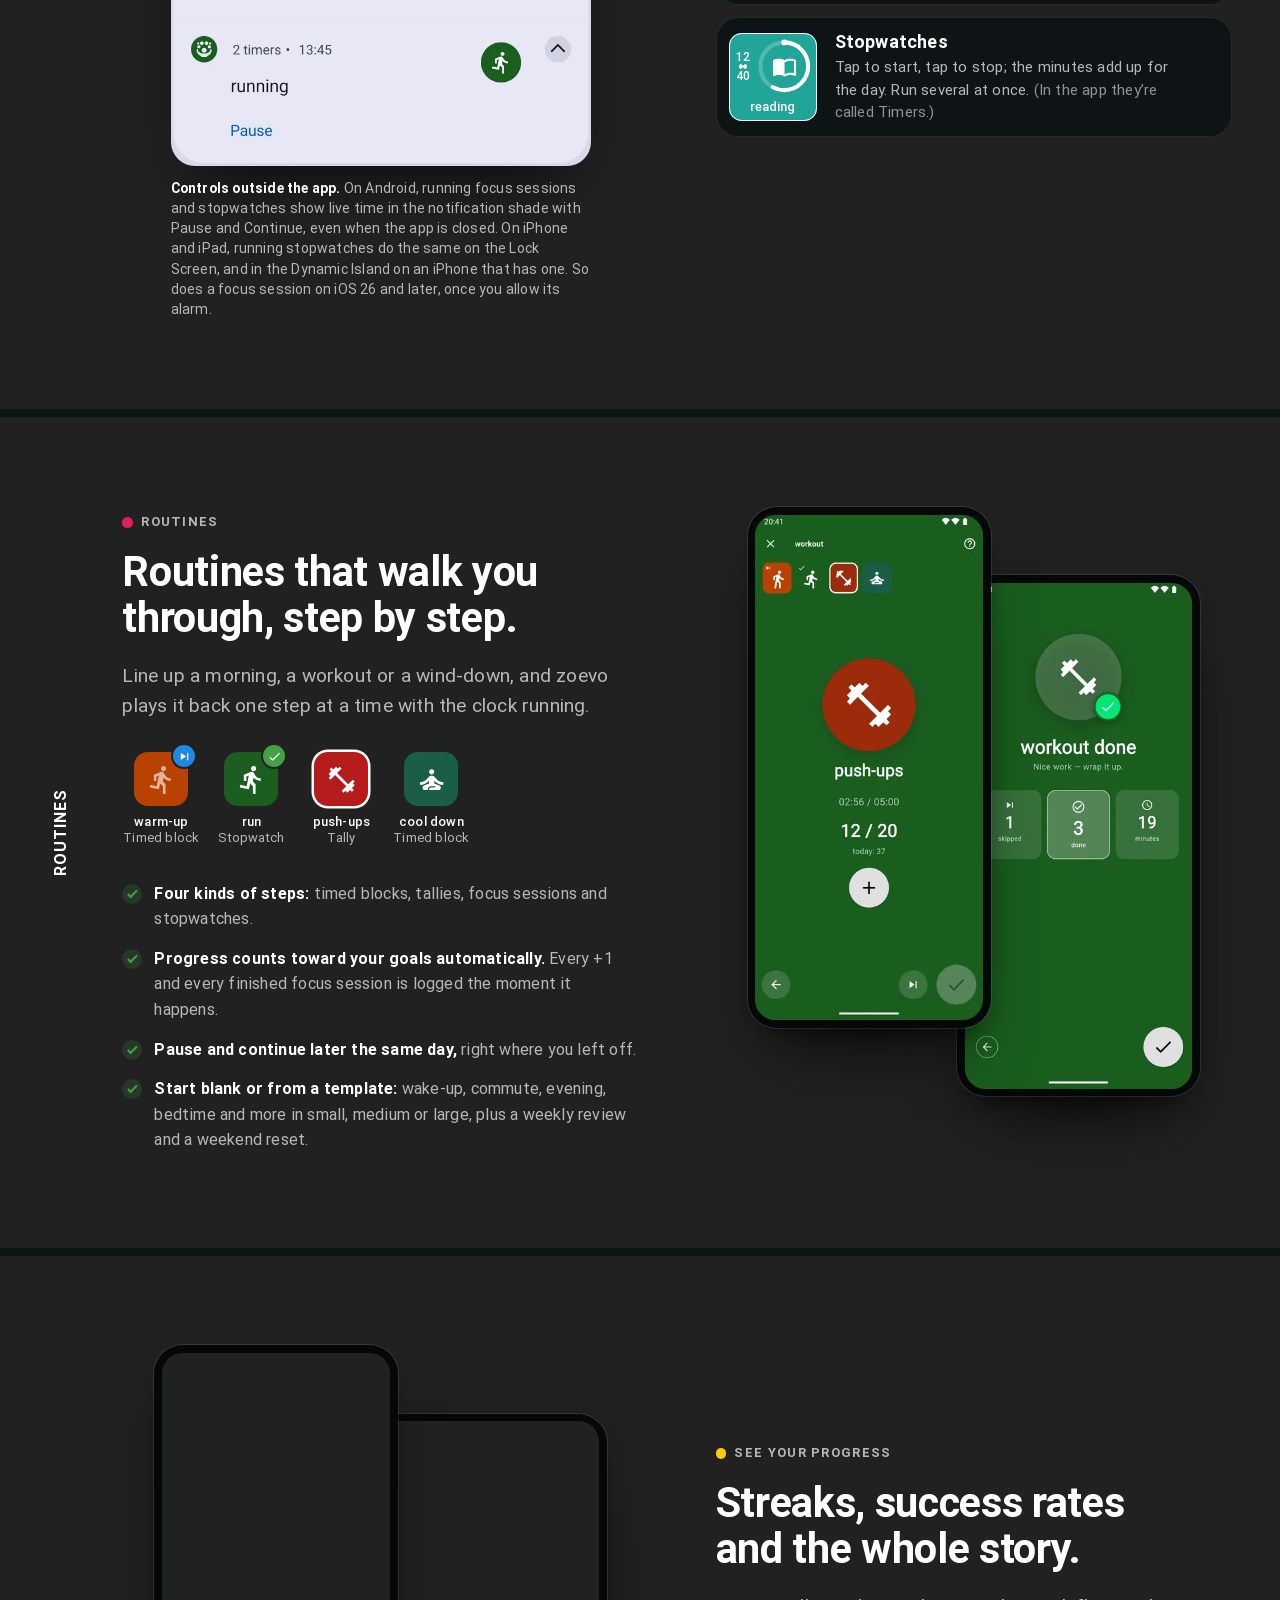
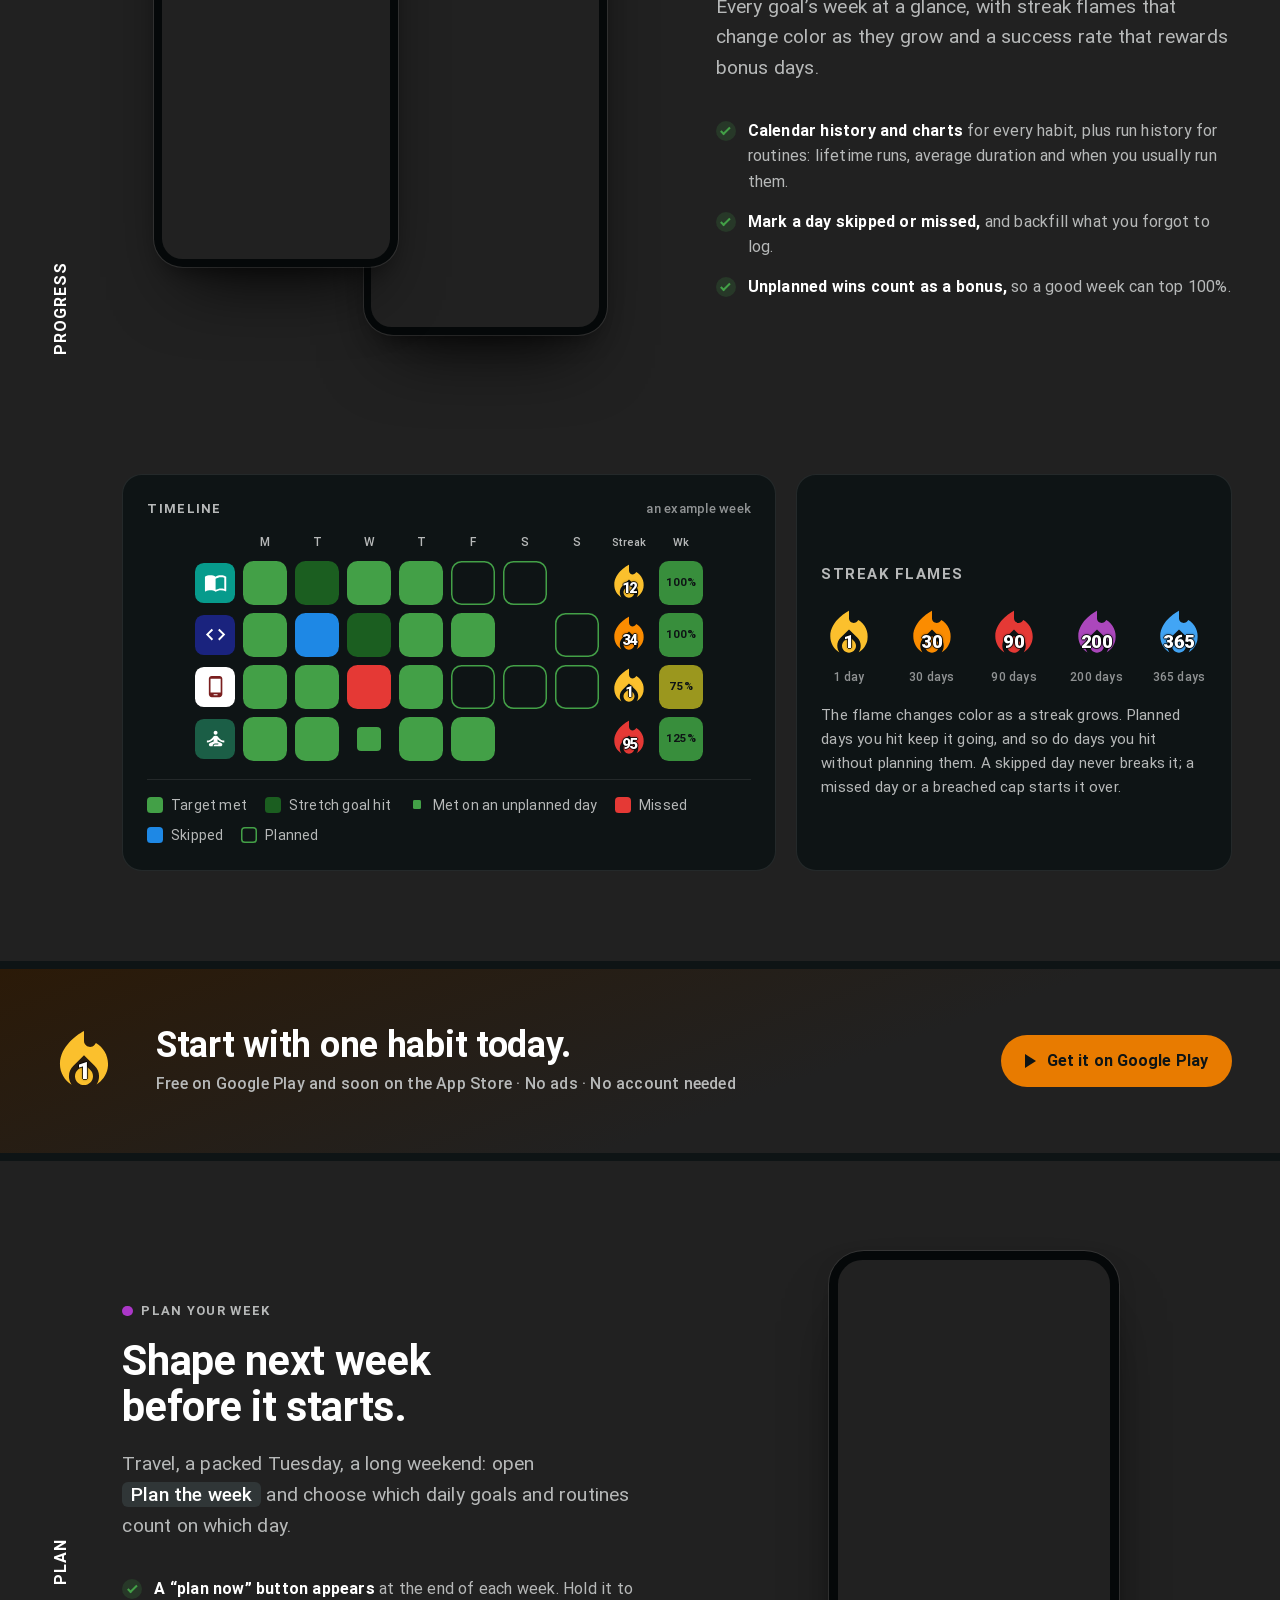
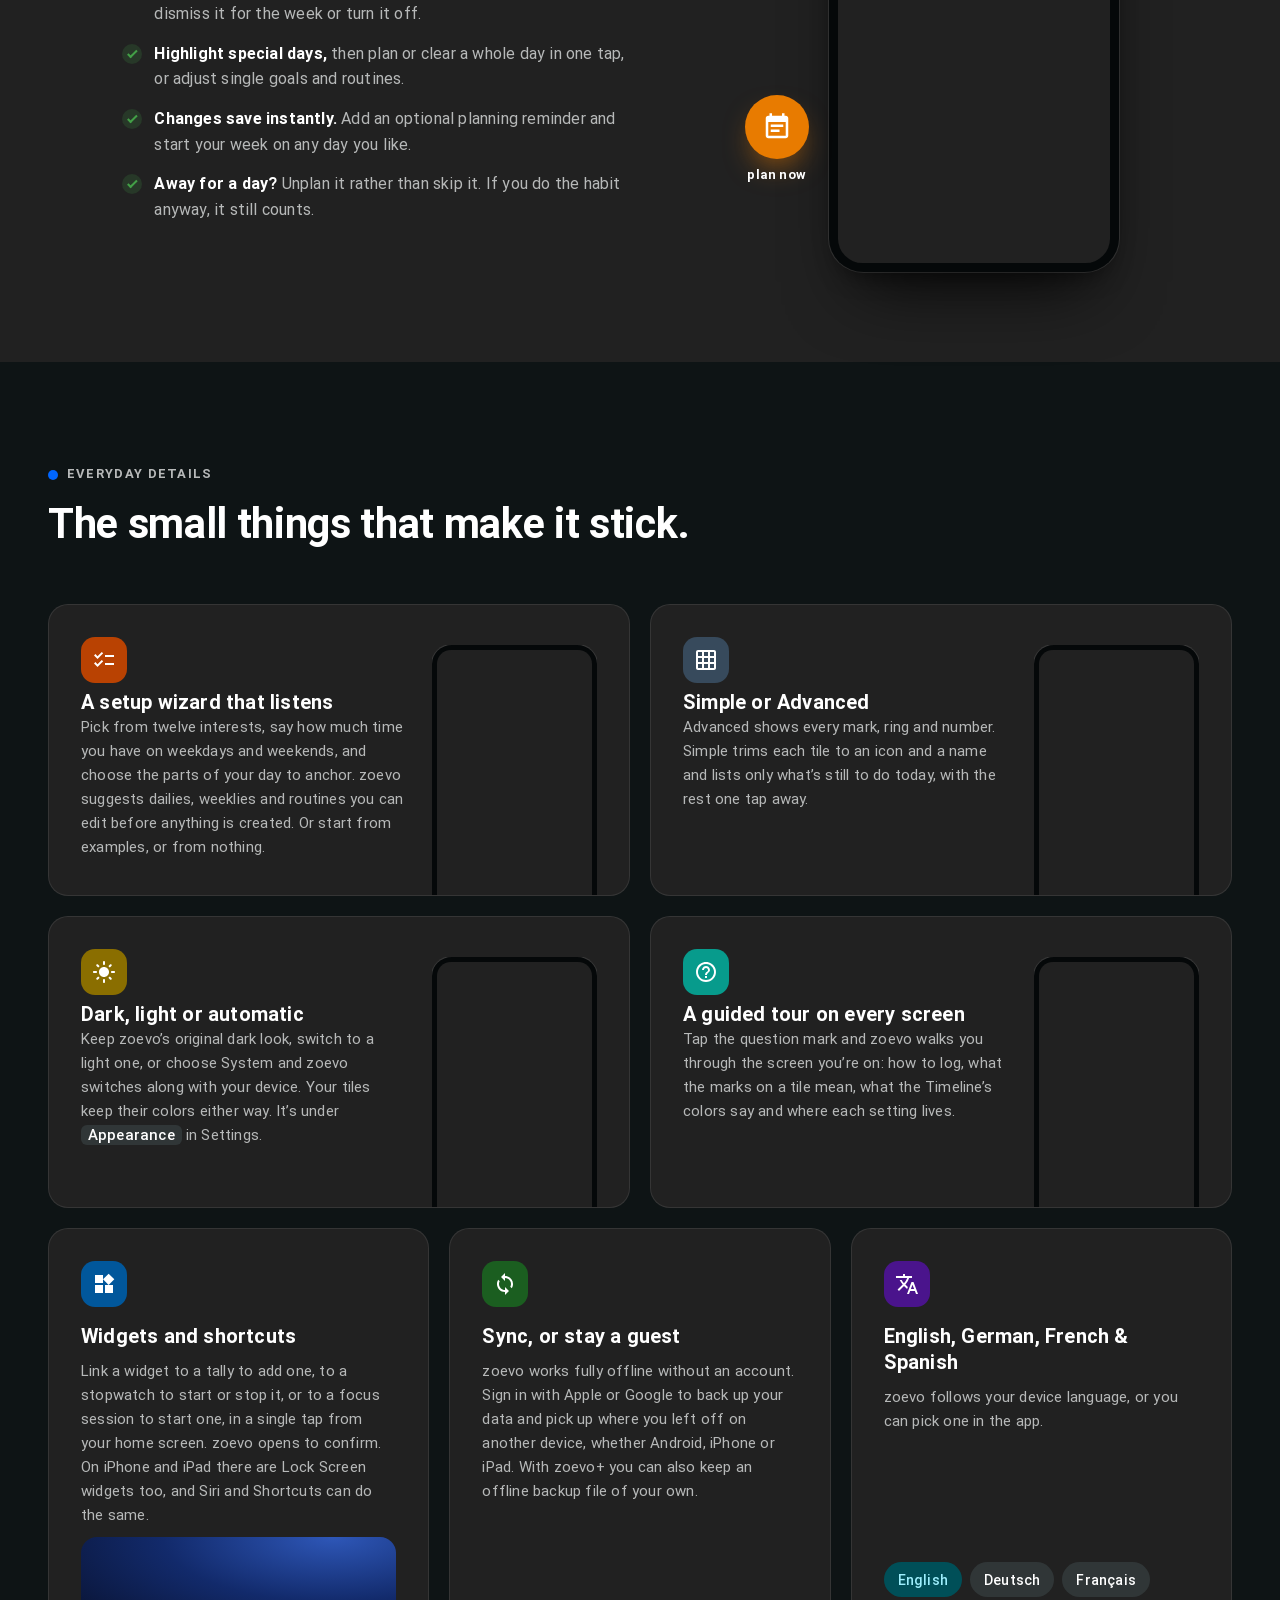
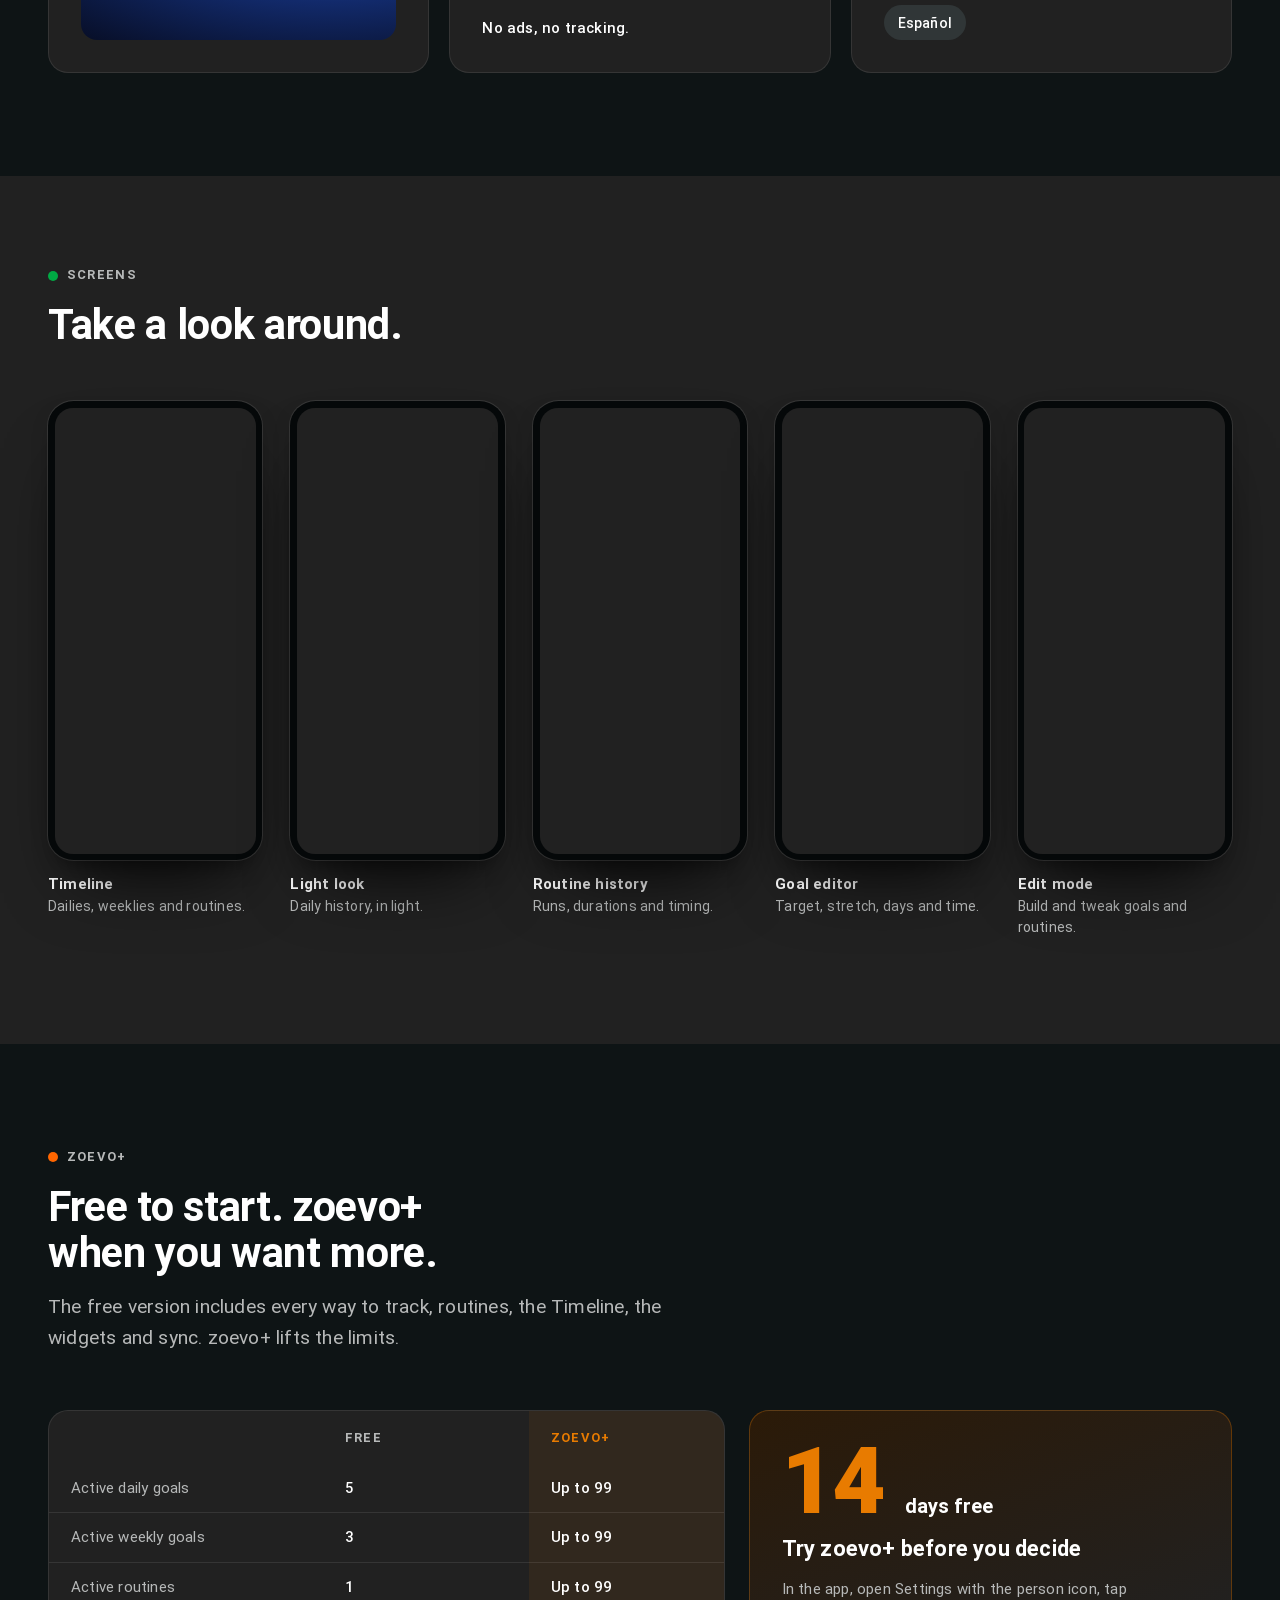
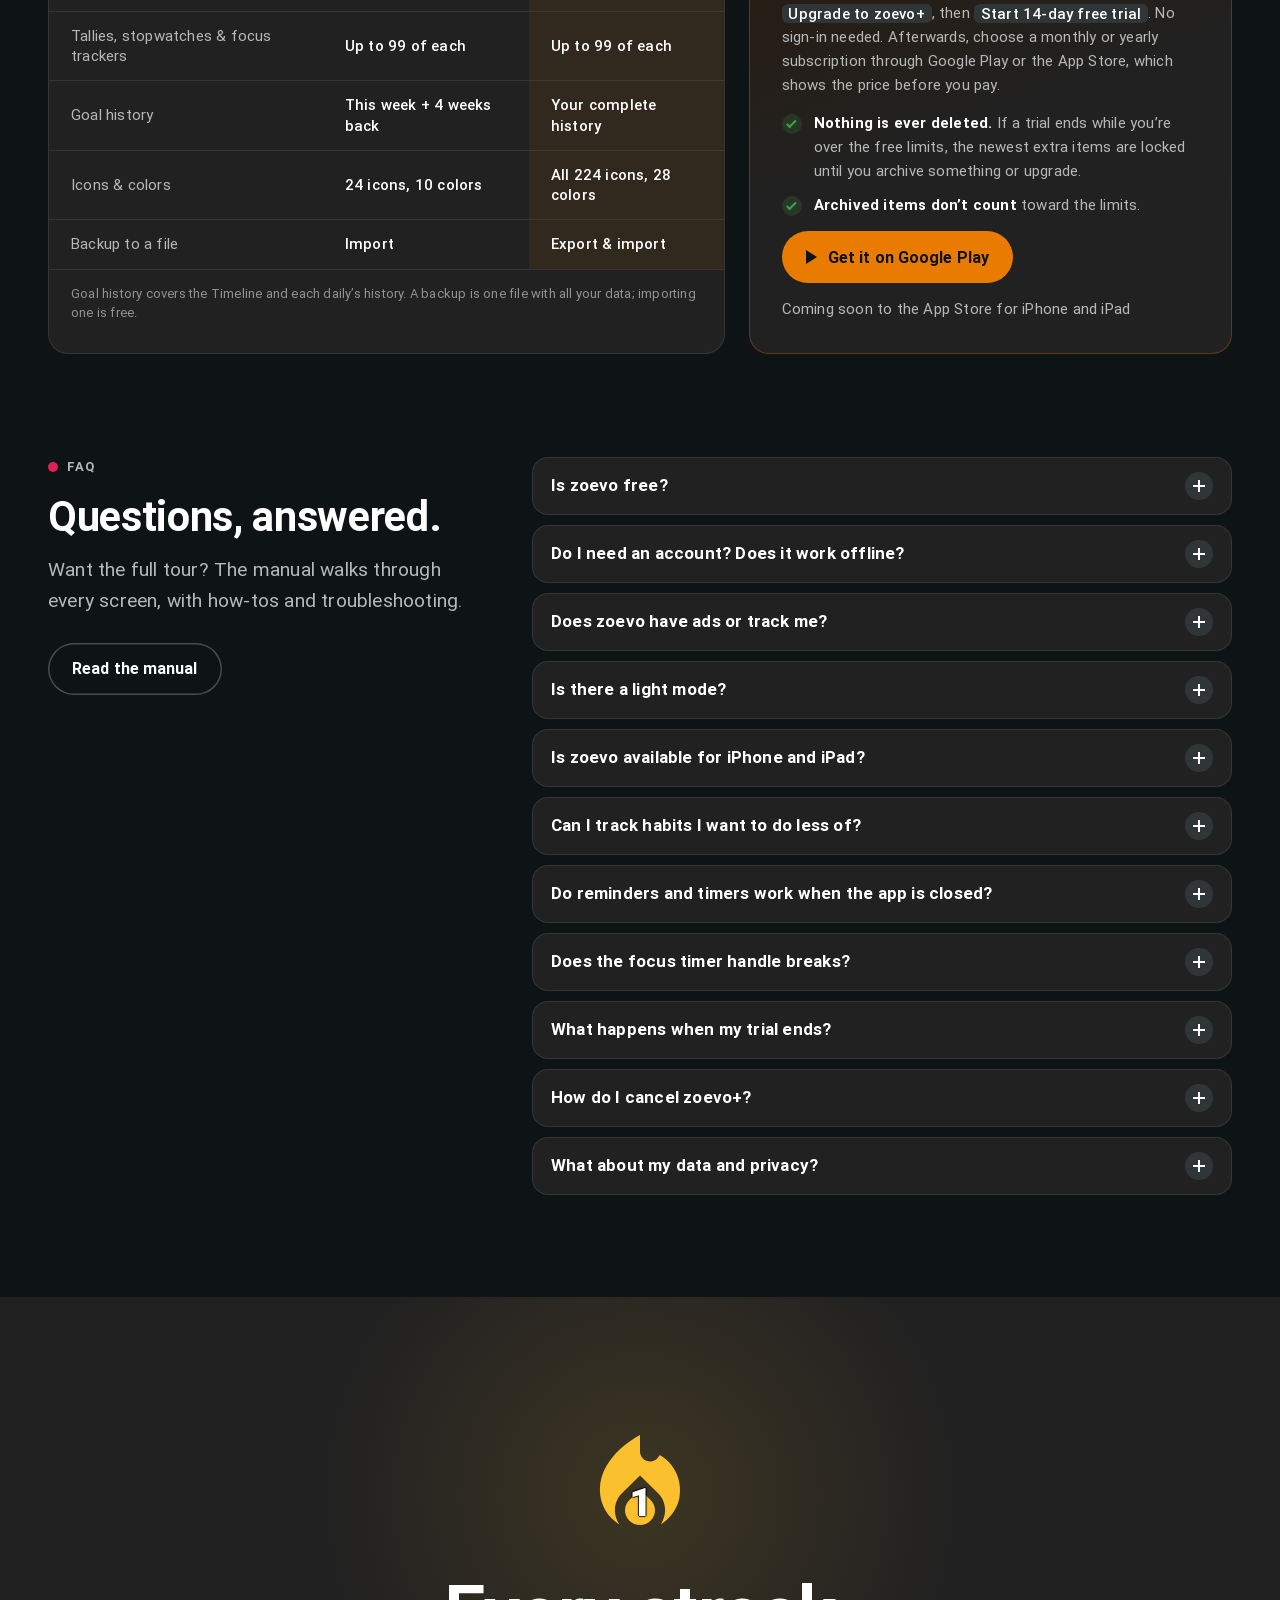
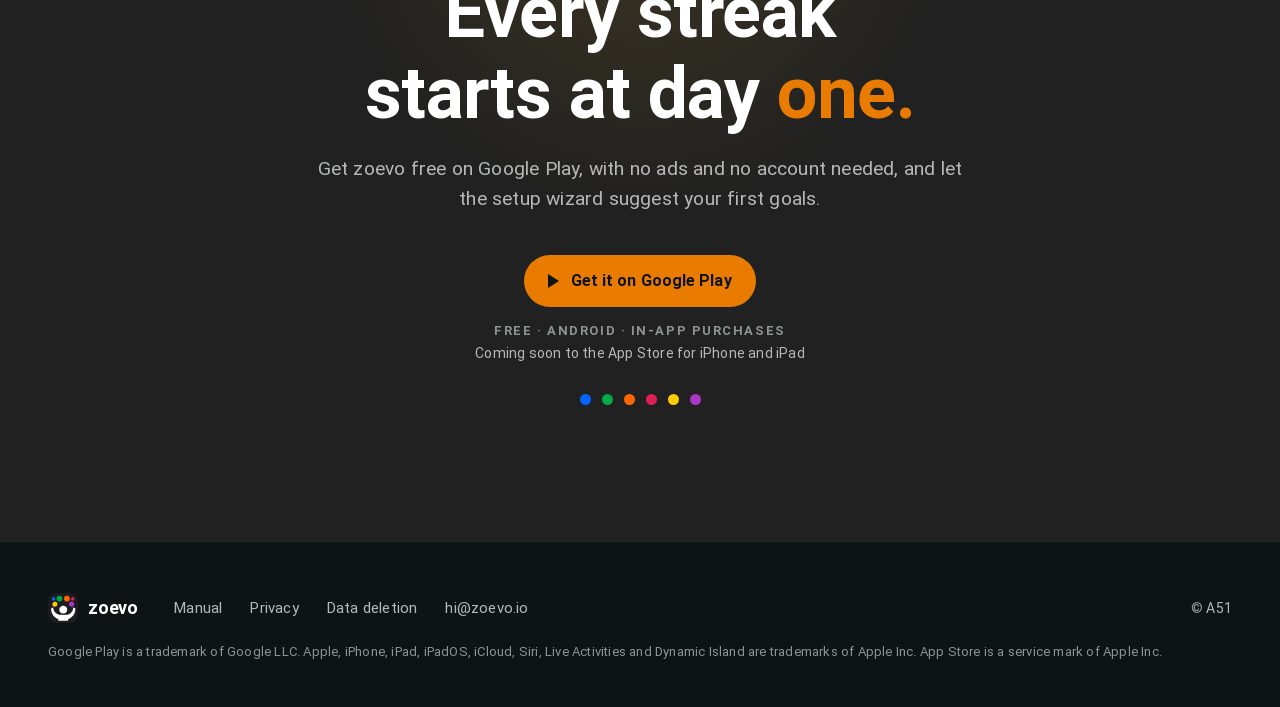
==== commit e5749430: "Pages: the essentials of deletion and purchases, one footer, 404 for both stores The privacy policy " ====
--- a/index.html
+++ b/index.html
@@ -10,7 +10,9 @@
      to iPhone and iPad. Once it is live, search the page for "live there":
      each comment that says so names what changes. Here, the description
      ends "Free on Android, iPhone and iPad, no ads." and the og and twitter
-     descriptions "Free on Android, iPhone and iPad." -->
+     descriptions "Free on Android, iPhone and iPad." The footer credit line
+     on all five pages then also names "the Apple logo" (Apple, the Apple
+     logo, iPhone, ...). -->
 <meta name="description" content="Build habits that actually stick: daily and weekly goals, a Pomodoro-style focus timer, routines, streaks and stats. Free on Android, soon on iPhone and iPad.">
 <meta name="theme-color" content="#0E1415">
 <meta name="color-scheme" content="dark">
@@ -72,10 +74,14 @@
       <a href="manual.html">Manual</a>
     </nav>
     <a class="btn btn-play btn-sm" href="https://play.google.com/store/apps/details?id=io.a51.zoevo"><span class="tri" aria-hidden="true"></span>Google&nbsp;Play</a>
-    <!-- App Store button: once zoevo is live there, add after the Google Play pill:
-         <a class="btn btn-play btn-sm" href="https://apps.apple.com/app/id6835465962">App&nbsp;Store</a>
-         Below 760 px zoevo.css gives every .bar>.btn margin-left:auto, which
-         splits the free space between two pills: check the phone layout. -->
+    <!-- App Store badge: once zoevo is live there, add Apple's official black
+         "Download on the App Store" badge before the Google Play pill (Apple:
+         the App Store badge comes first), linked to
+         https://apps.apple.com/app/id6835465962. Not a text pill: use the
+         English badge from Apple's marketing resources, saved in img/ (the
+         CSP loads only this site's images), at the size and clear space
+         Apple's guidelines ask for. Below 760 px zoevo.css gives every
+         .bar>.btn margin-left:auto: check the phone layout with both. -->
   </div>
 </header>
 
@@ -90,9 +96,11 @@
       <p class="lead">Aim for more of the habits you want and cap the ones you don’t. Count with a tap, time it with a stopwatch or a Pomodoro-style focus session, and play routines step by step. Everything you log counts toward your goals automatically.</p>
       <div class="btn-row">
         <a class="btn btn-play" href="https://play.google.com/store/apps/details?id=io.a51.zoevo"><span class="tri" aria-hidden="true"></span>Get it on Google&nbsp;Play</a>
-        <!-- App Store button: once zoevo is live there, add it here
-             <a class="btn btn-play" href="https://apps.apple.com/app/id6835465962">Download on the App&nbsp;Store</a>
-             and delete the "Coming soon" line under the buttons. -->
+        <!-- App Store badge: once zoevo is live there, add Apple's official black
+             "Download on the App Store" badge before the Google Play
+             button, linked to https://apps.apple.com/app/id6835465962. Not a
+             text pill: use the English badge from Apple's marketing resources,
+             saved in img/. Then delete the "Coming soon" line under the buttons. -->
         <a class="btn btn-ghost" href="#how">See how it works</a>
       </div>
       <!-- Once zoevo is live there, this line reads "Free · In‑app purchases".
@@ -485,8 +493,11 @@
       <p><span class="nw">Free on Google Play</span> <span class="nw">and soon on the App Store</span> &middot; <span class="nw">No ads</span> &middot; <span class="nw">No account needed</span></p>
     </div>
     <a class="btn btn-play" href="https://play.google.com/store/apps/details?id=io.a51.zoevo"><span class="tri" aria-hidden="true"></span>Get it on Google&nbsp;Play</a>
-    <!-- App Store button: once zoevo is live there, add it here
-         <a class="btn btn-play" href="https://apps.apple.com/app/id6835465962">Download on the App&nbsp;Store</a> -->
+    <!-- App Store badge: once zoevo is live there, add Apple's official black
+         "Download on the App Store" badge before the Google Play
+         button, linked to https://apps.apple.com/app/id6835465962. Not a
+         text pill: use the English badge from Apple's marketing resources,
+         saved in img/. -->
   </div>
 </section>
 
@@ -649,10 +660,13 @@
           <li><strong>Archived items don’t count</strong> toward the limits.</li>
         </ul>
         <a class="btn btn-play" href="https://play.google.com/store/apps/details?id=io.a51.zoevo"><span class="tri" aria-hidden="true"></span>Get it on Google&nbsp;Play</a>
-        <!-- App Store button: once zoevo is live there, replace the p below with
-             <a class="btn btn-play" href="https://apps.apple.com/app/id6835465962">Download on the App&nbsp;Store</a>
-             (home.css gives each .trial .btn margin-top:auto: with two buttons
-             check that they still sit together at the bottom of the card). -->
+        <!-- App Store badge: once zoevo is live there, delete the p below and
+             put, before the Google Play button, Apple's official black
+             "Download on the App Store" badge, linked to
+             https://apps.apple.com/app/id6835465962. Not a text pill: use the
+             English badge from Apple's marketing resources, saved in img/.
+             home.css gives each .trial .btn margin-top:auto: check that the
+             badge and the Play button sit together at the bottom of the card. -->
         <p>Coming soon to the App Store for iPhone and iPad</p>
       </div>
     </div>
@@ -756,9 +770,11 @@
     <p class="lead">Get zoevo free on Google Play, with no ads and no account needed, and let the setup wizard suggest your first goals.</p>
     <div class="btn-row">
       <a class="btn btn-play" href="https://play.google.com/store/apps/details?id=io.a51.zoevo"><span class="tri" aria-hidden="true"></span>Get it on Google&nbsp;Play</a>
-      <!-- App Store button: once zoevo is live there, add it here
-           <a class="btn btn-play" href="https://apps.apple.com/app/id6835465962">Download on the App&nbsp;Store</a>
-           and delete the "Coming soon" line under the buttons. -->
+      <!-- App Store badge: once zoevo is live there, add Apple's official black
+           "Download on the App Store" badge before the Google Play
+           button, linked to https://apps.apple.com/app/id6835465962. Not a
+           text pill: use the English badge from Apple's marketing resources,
+           saved in img/. Then delete the "Coming soon" line under the buttons. -->
     </div>
     <!-- Once zoevo is live there: "Free · In‑app purchases" (see the hero). -->
     <p class="free">Free &middot; Android &middot; In&#8209;app purchases</p>
@@ -781,15 +797,16 @@
       </ul>
     </nav>
     <p class="copy">© <a href="https://a51.io">A51</a></p>
-    <p class="fine">Google Play is a trademark of Google LLC. Apple, iPhone, iPad, iPadOS, Siri, Live Activities and Dynamic Island are trademarks of Apple Inc. App Store is a service mark of Apple Inc.</p>
+    <p class="fine">Google Play is a trademark of Google LLC. Apple, iPhone, iPad, iPadOS, iCloud, Siri, Live Activities and Dynamic Island are trademarks of Apple Inc. App Store is a service mark of Apple Inc.</p>
   </div>
 </footer>
 
 <!-- Phones only, and only where CSS scroll-driven animations exist: a Play
      pill that fades in once the hero has scrolled away (home.css).
      App Store: once zoevo is live there, decide what this pill does. It is
-     fixed in the middle at the bottom (.m-install), so an App Store pill
-     (https://apps.apple.com/app/id6835465962) can't simply be added next to
+     fixed in the middle at the bottom (.m-install), so Apple's official black
+     "Download on the App Store" badge (as in the comments above, linked to
+     https://apps.apple.com/app/id6835465962) can't simply be added next to
      it; it needs its own place in home.css. Until then, iPhone visitors whose
      browser supports it see this Play pill. -->
 <a class="btn btn-play m-install" href="https://play.google.com/store/apps/details?id=io.a51.zoevo"><span class="tri" aria-hidden="true"></span>Get it on Google&nbsp;Play</a>
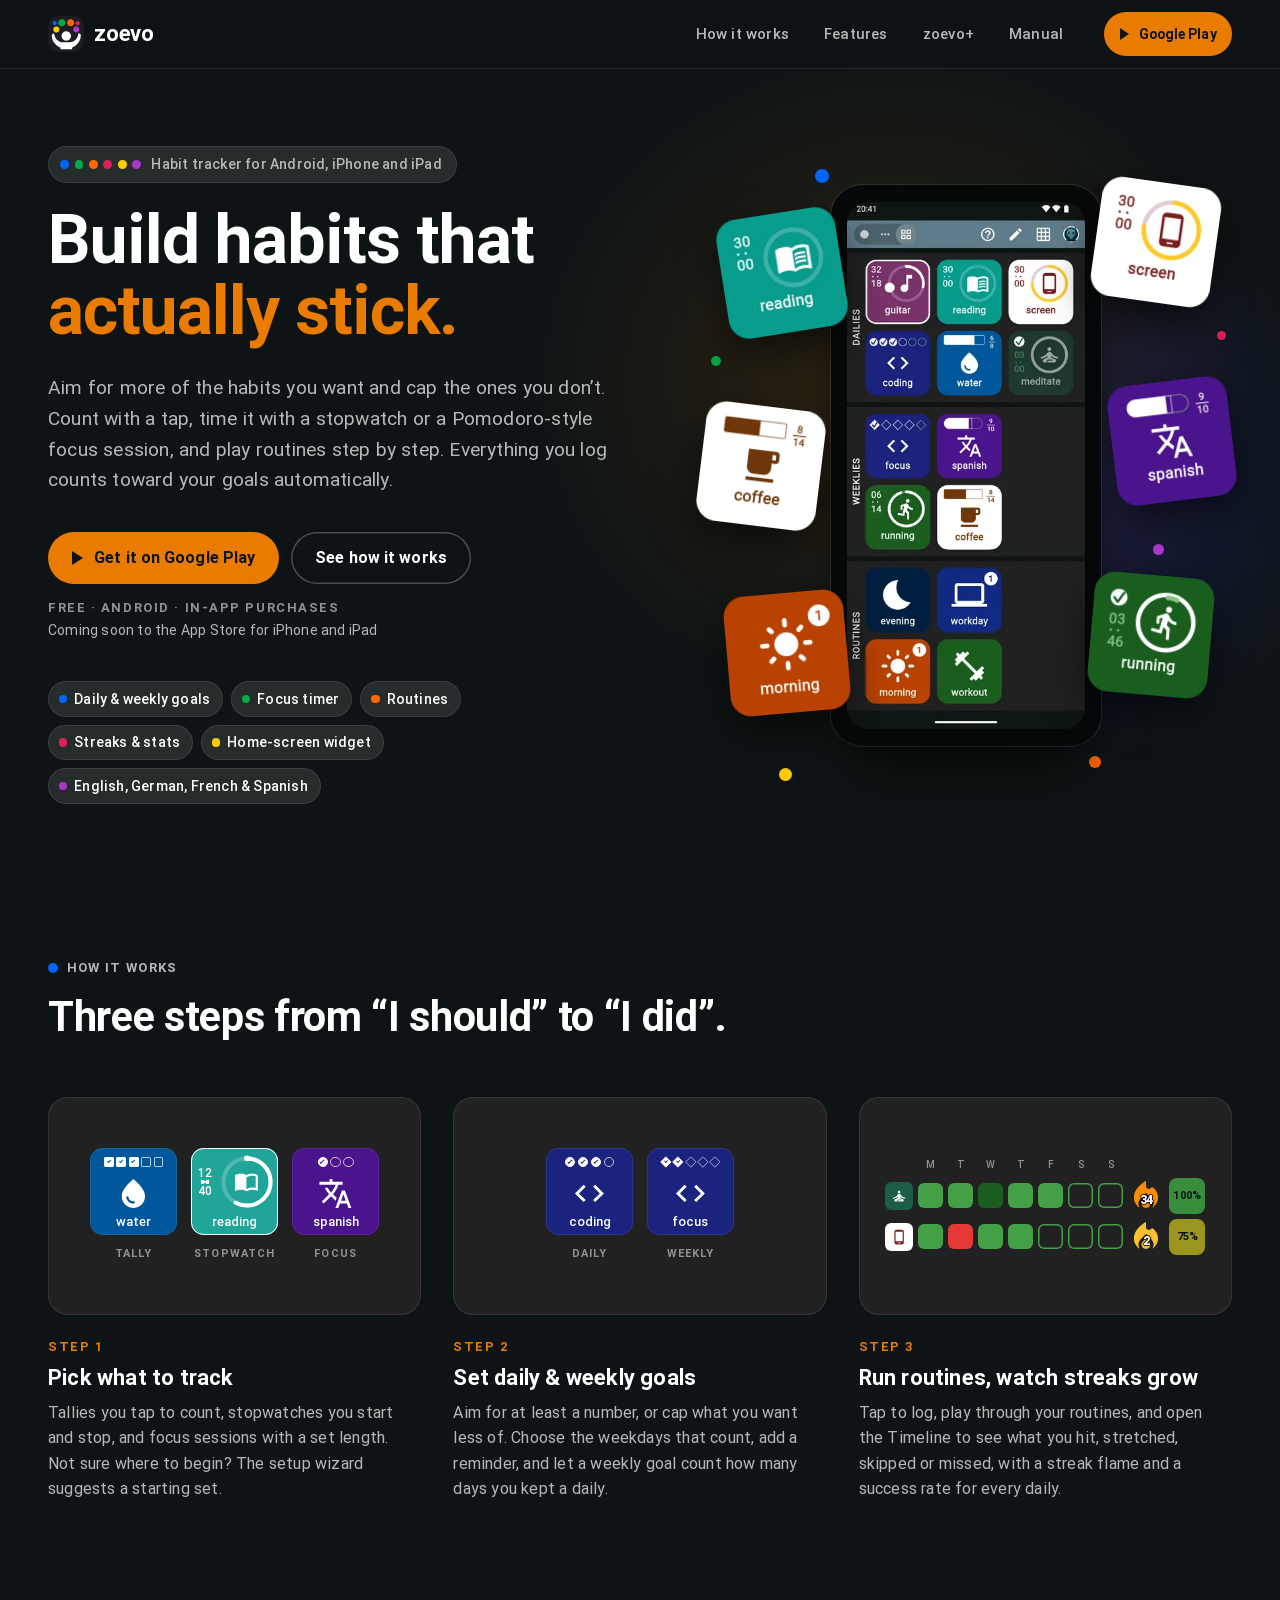
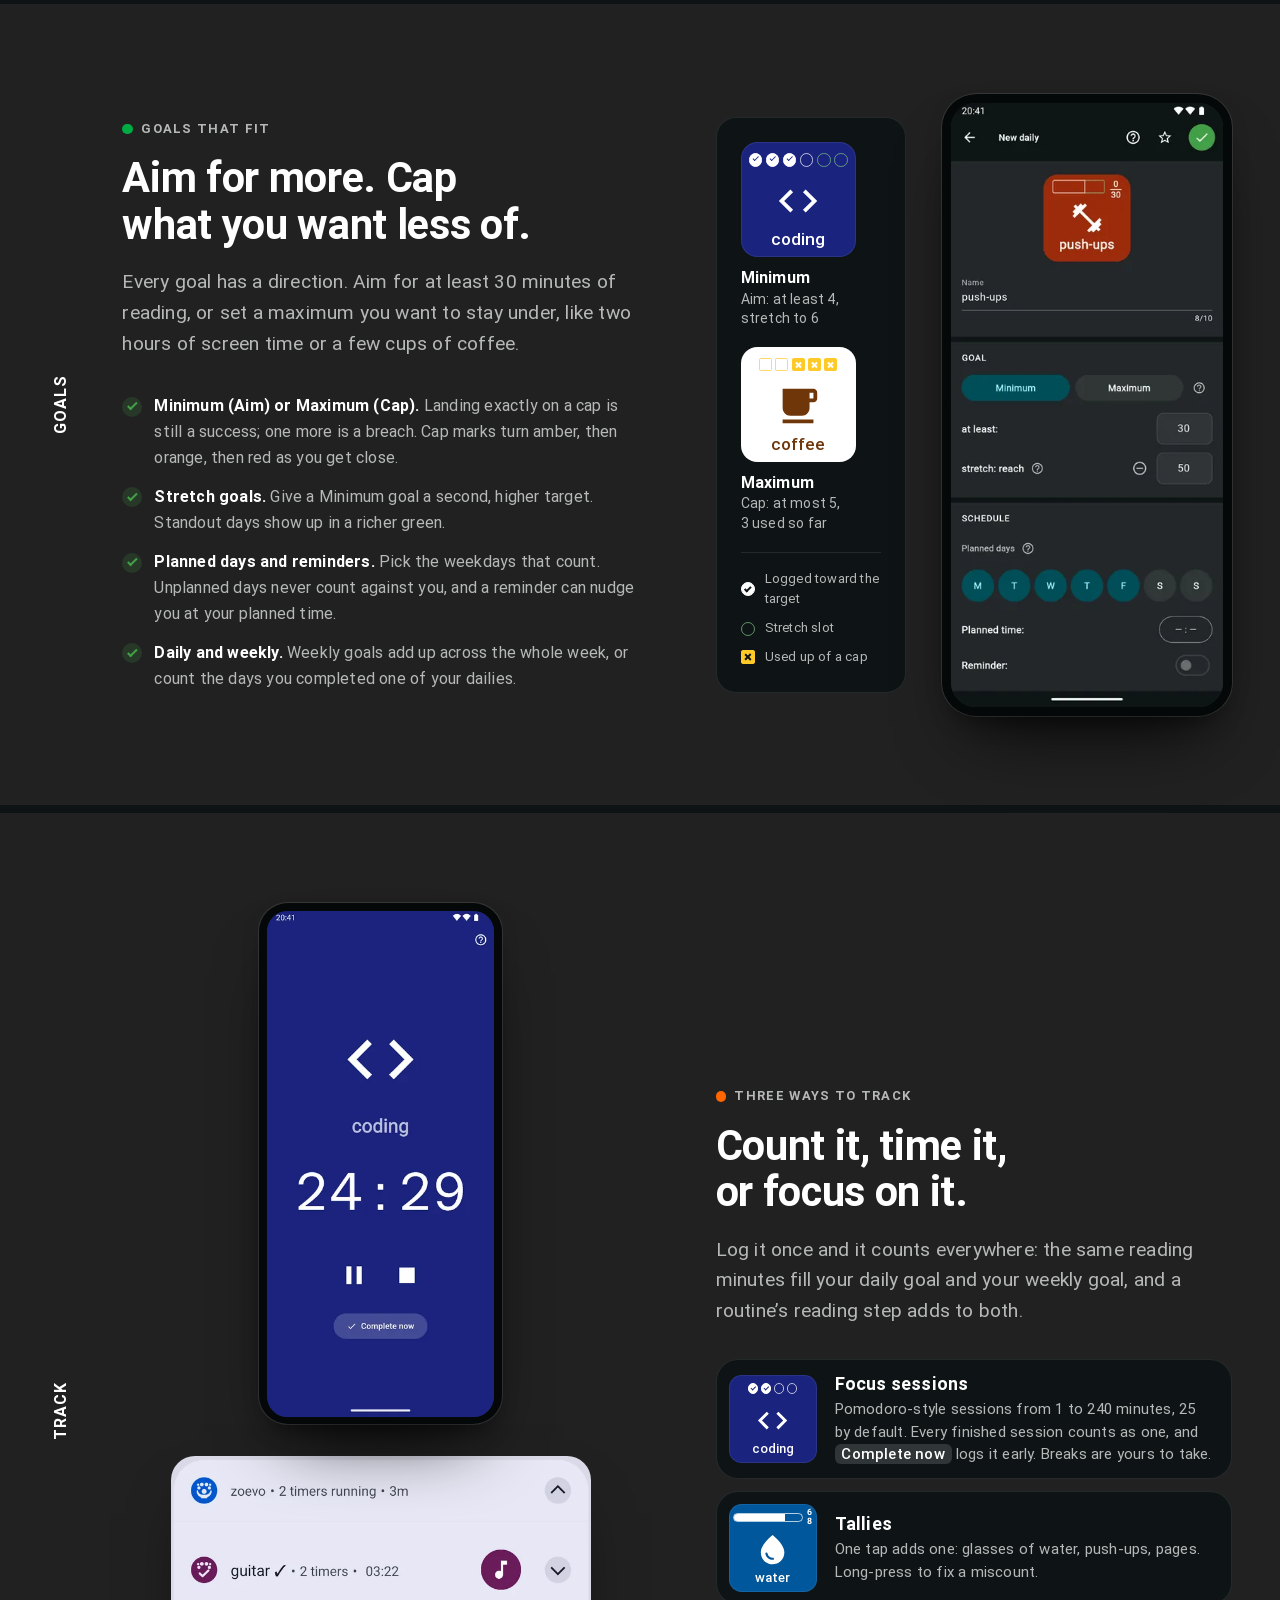
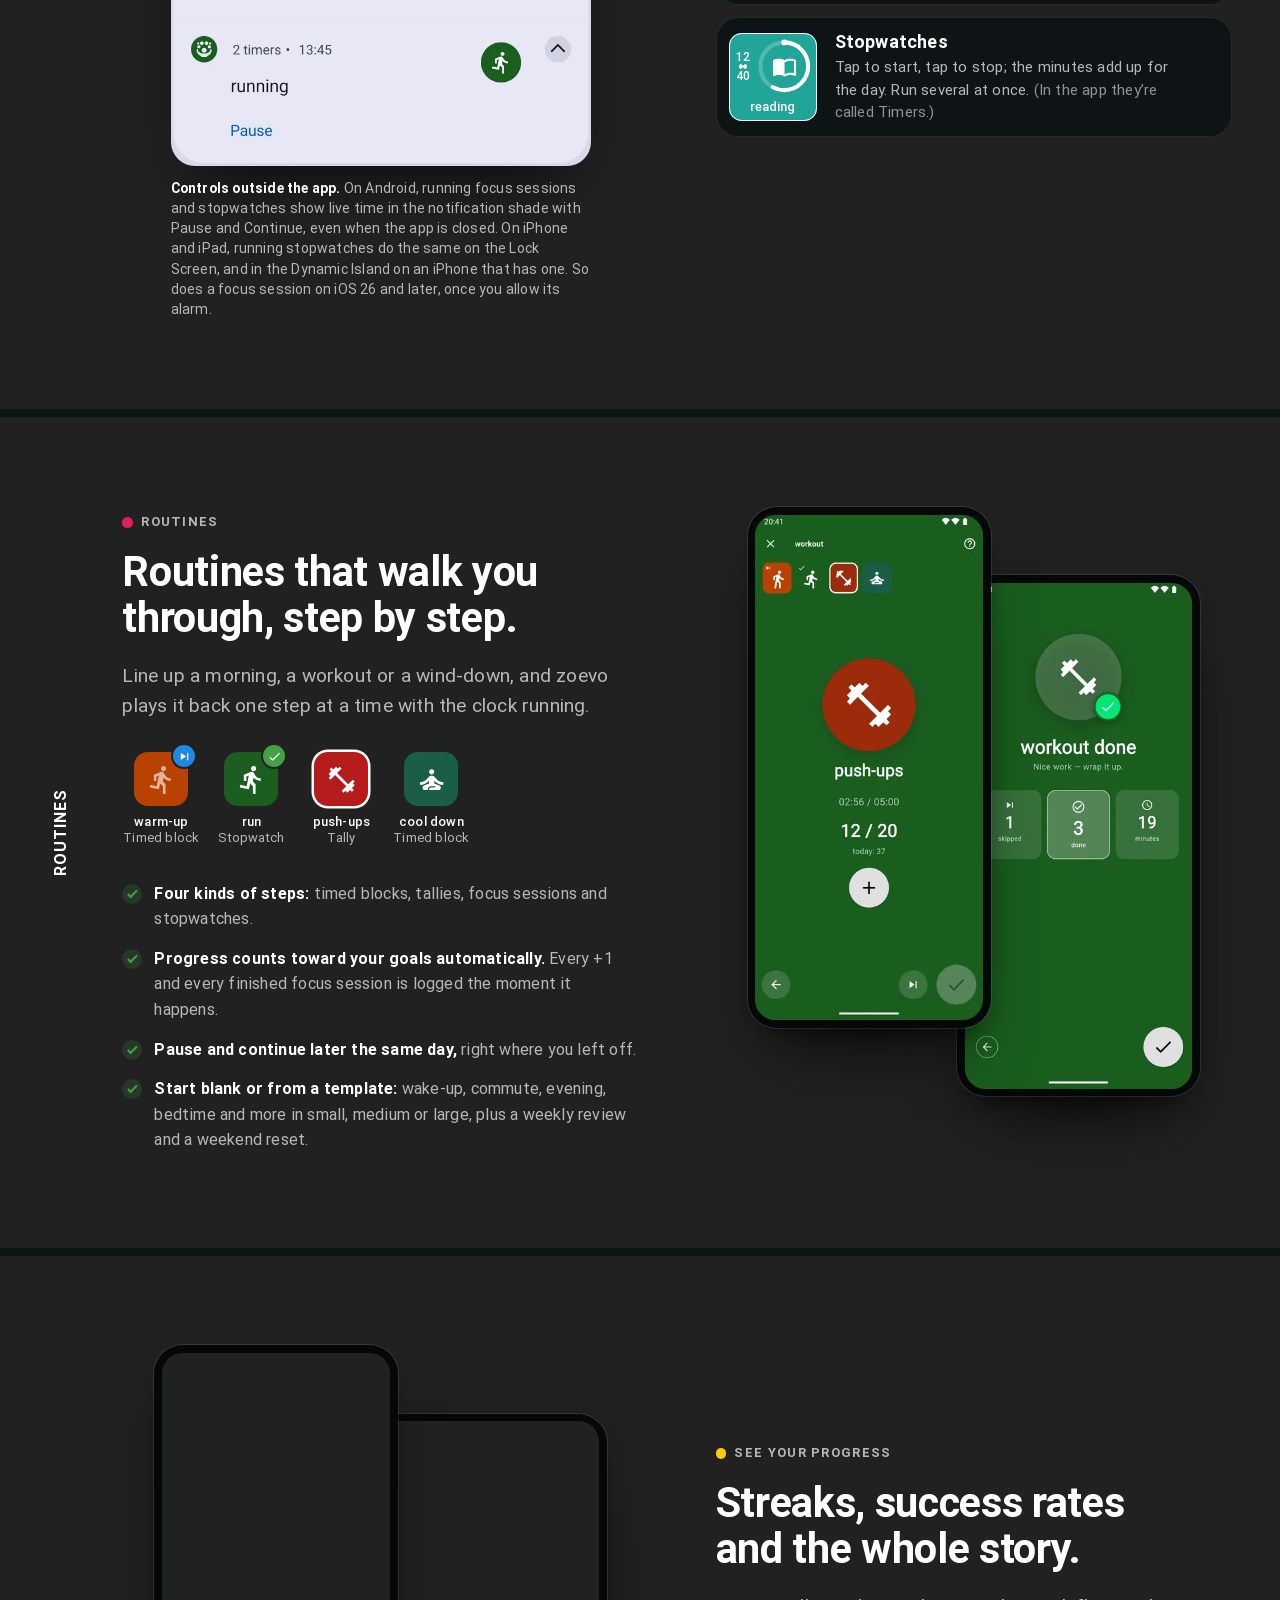
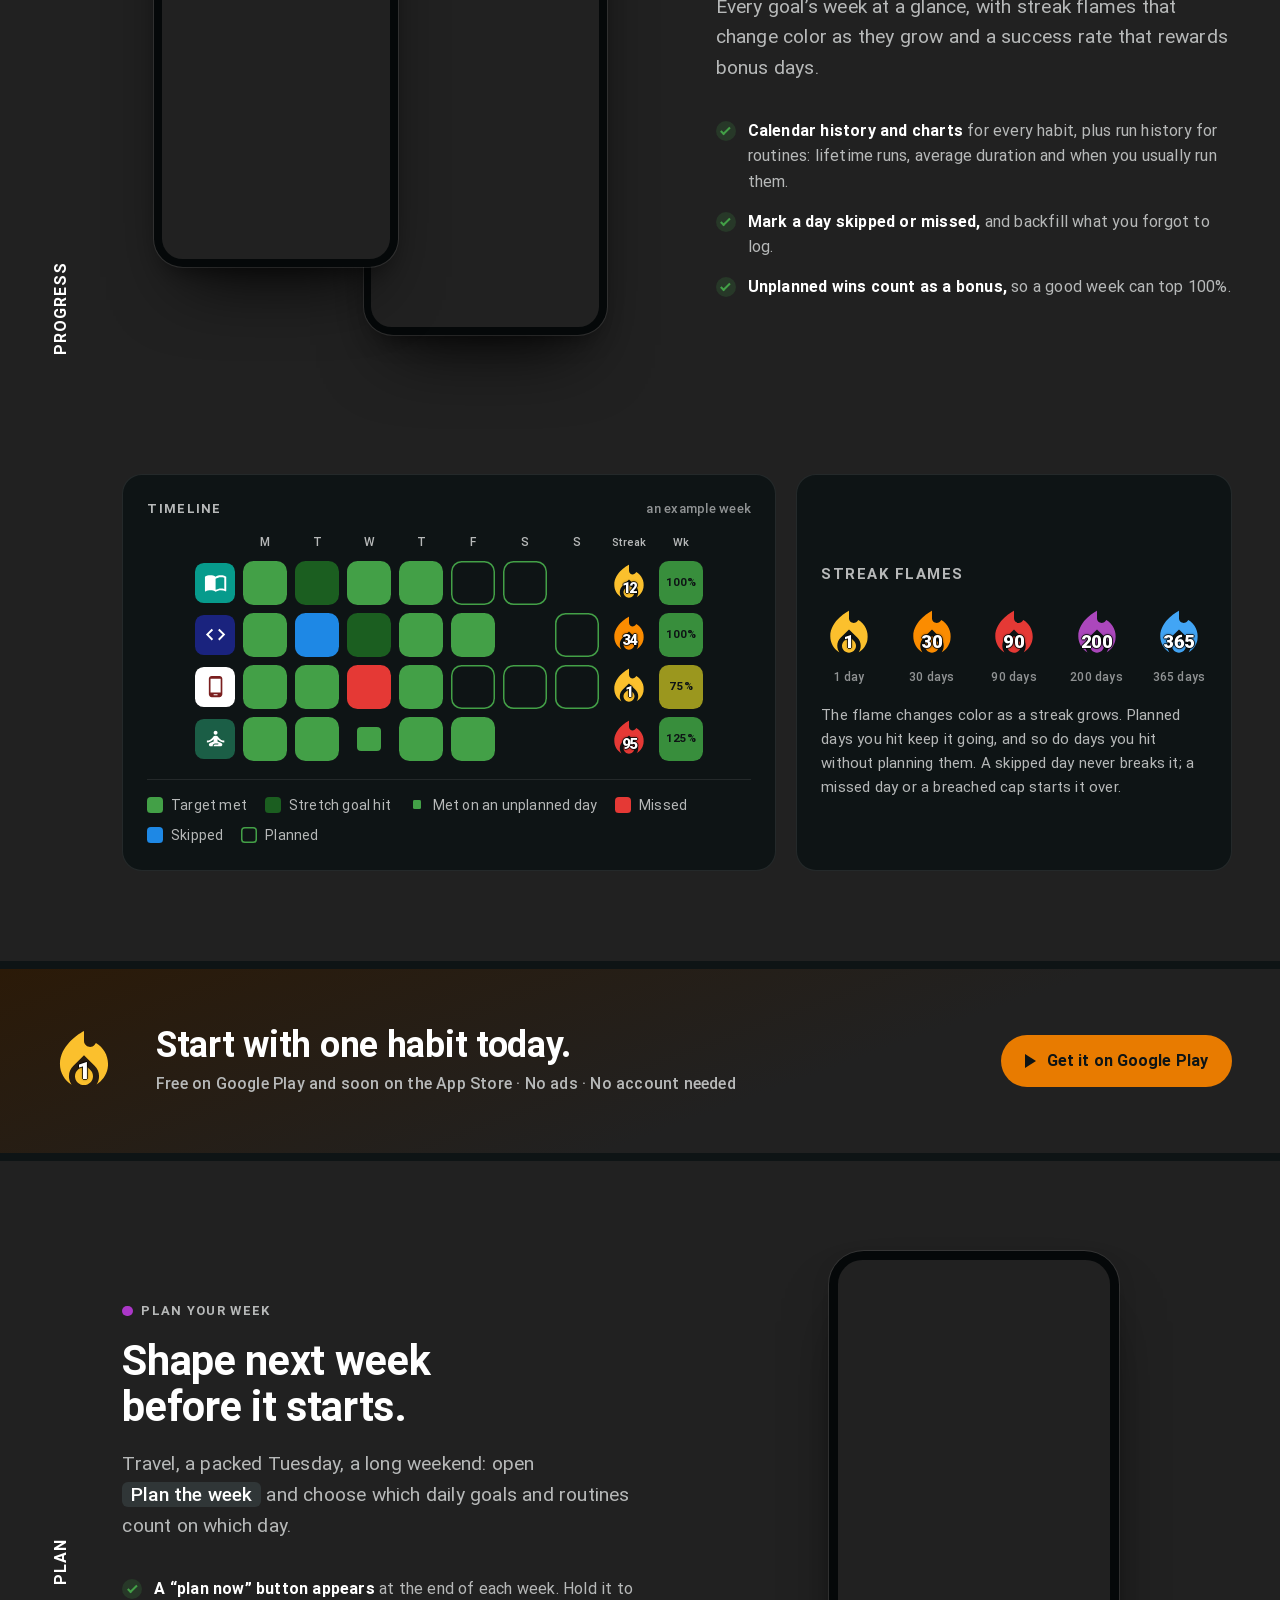
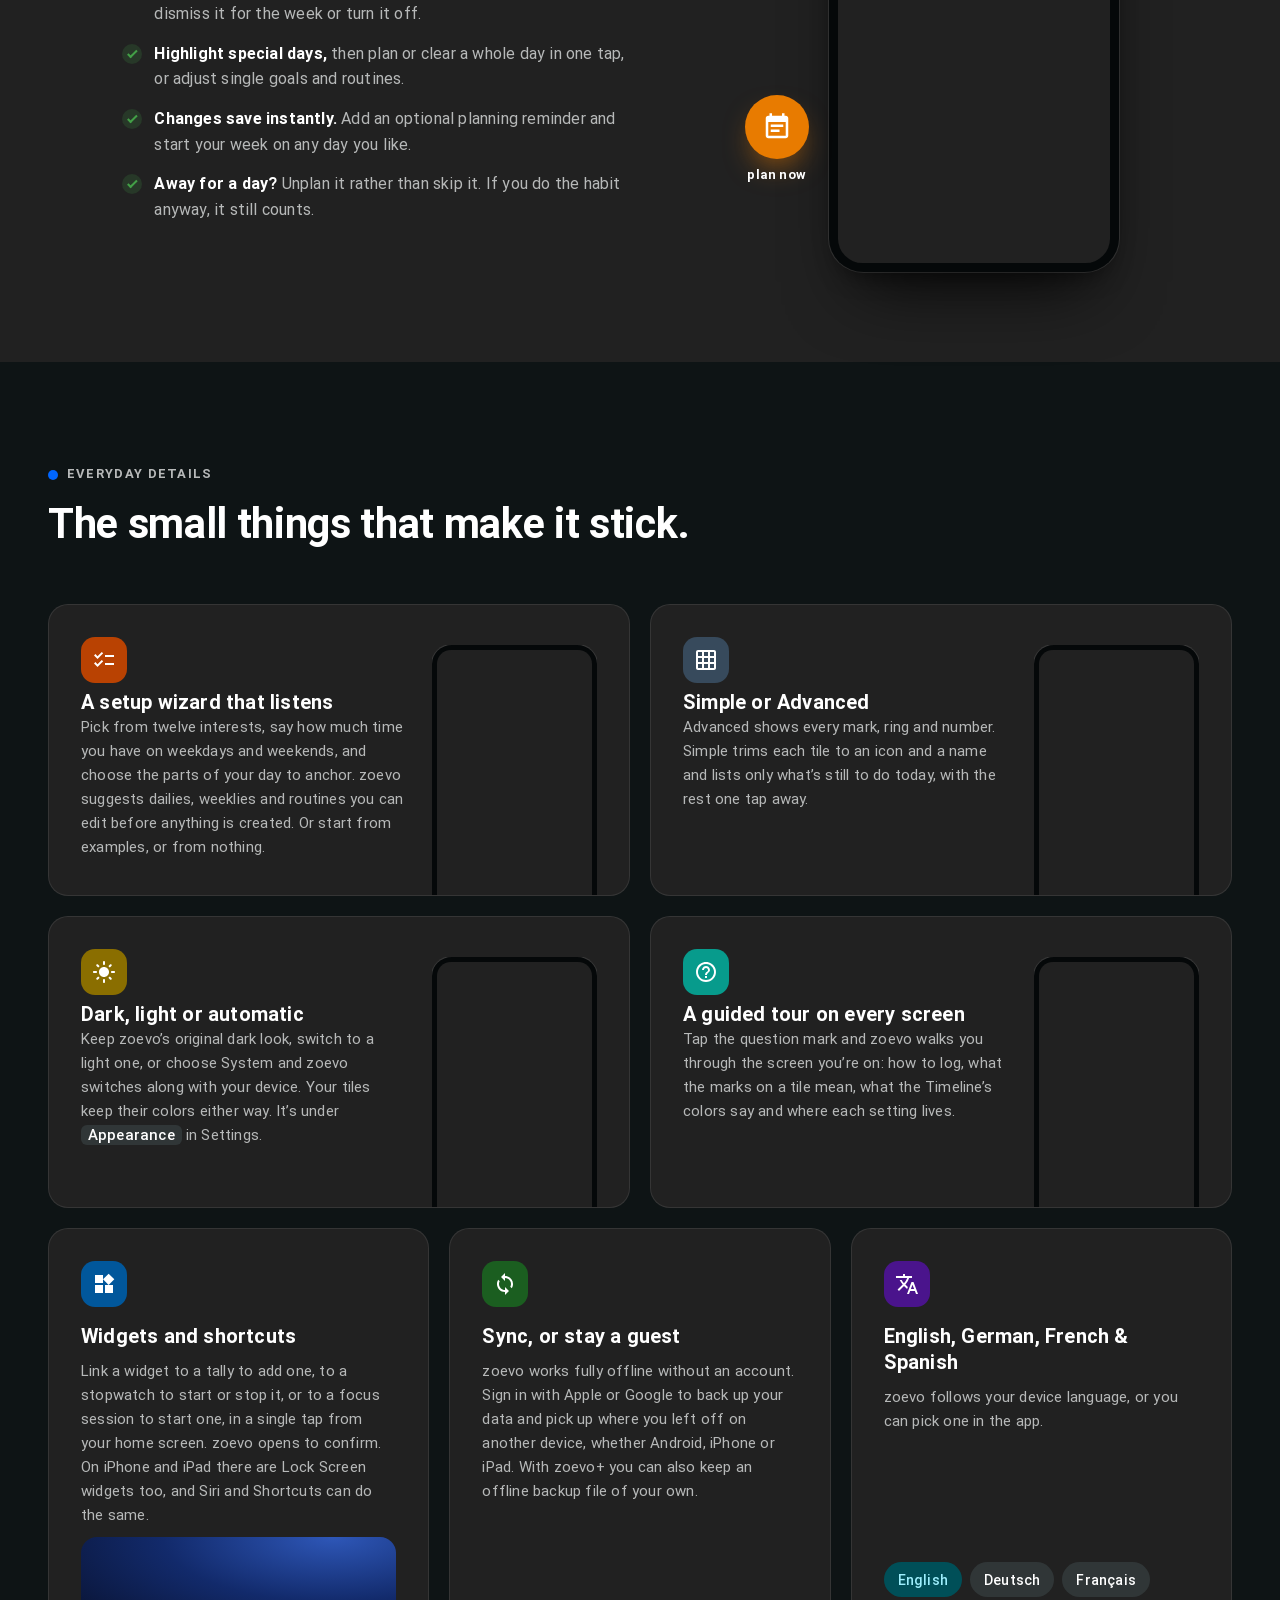
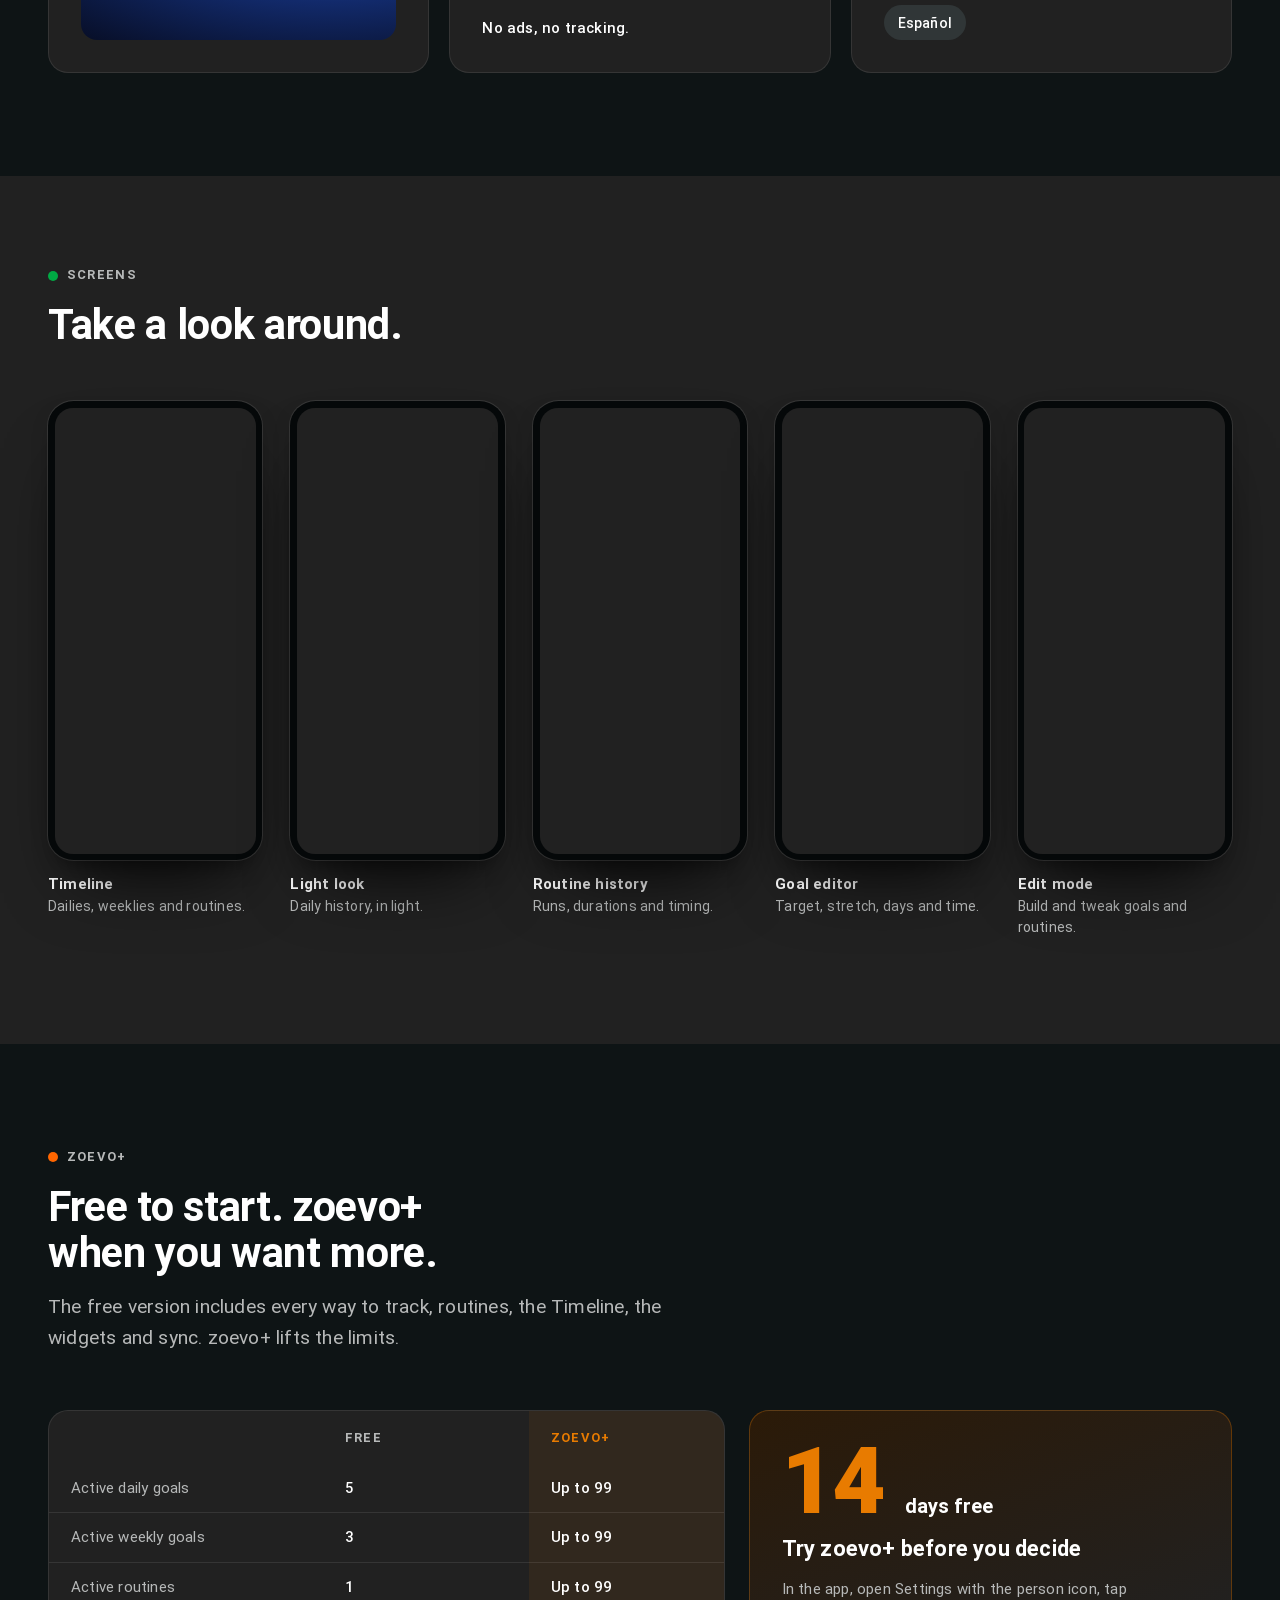
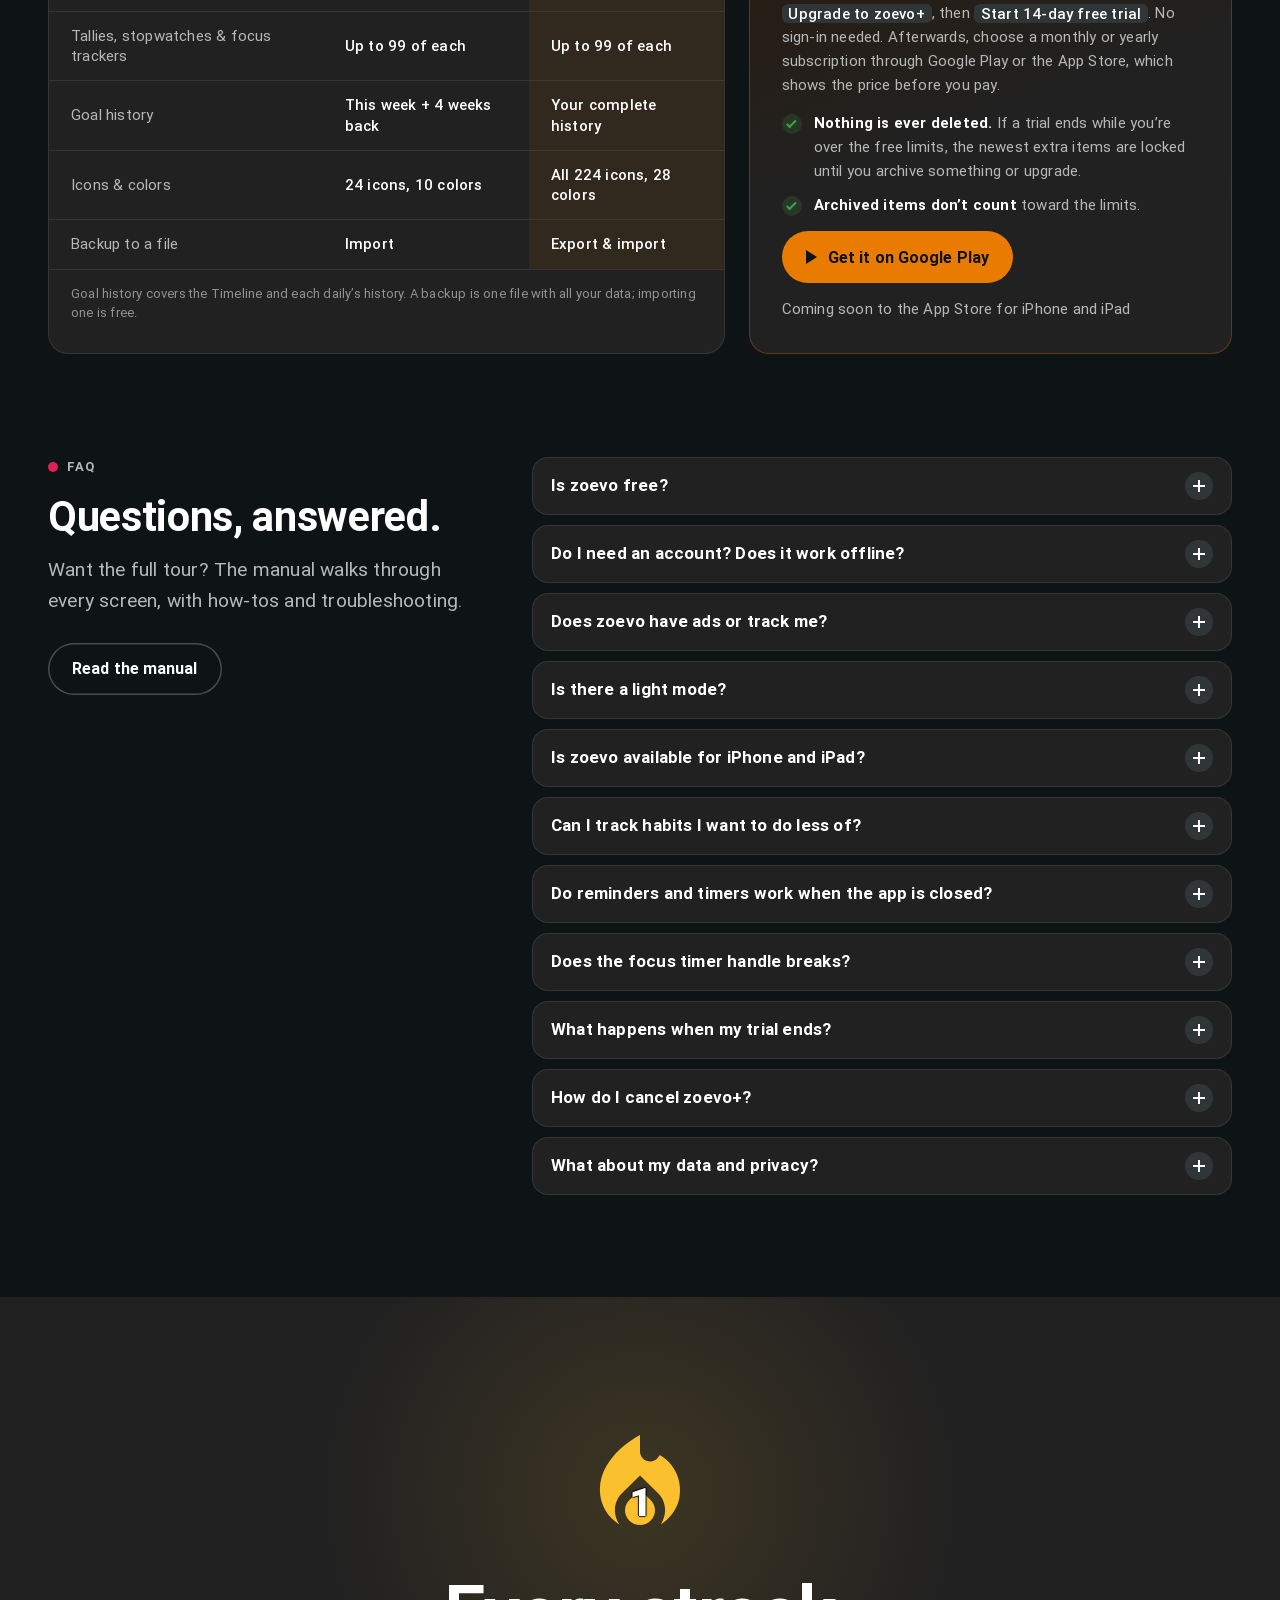
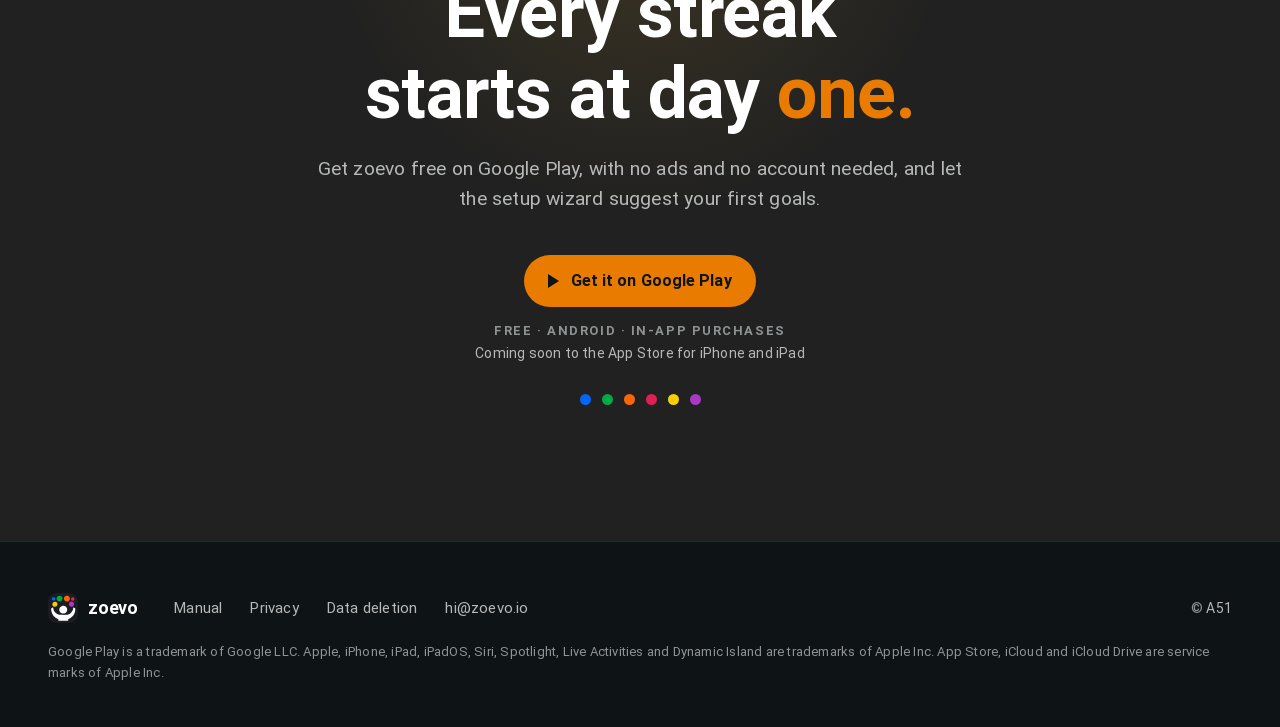
==== commit ea918f63: "Pages: why purchase records stay, Apple's marks, coarse location, one badge per layout - Privacy: th" ====
--- a/index.html
+++ b/index.html
@@ -74,14 +74,10 @@
       <a href="manual.html">Manual</a>
     </nav>
     <a class="btn btn-play btn-sm" href="https://play.google.com/store/apps/details?id=io.a51.zoevo"><span class="tri" aria-hidden="true"></span>Google&nbsp;Play</a>
-    <!-- App Store badge: once zoevo is live there, add Apple's official black
-         "Download on the App Store" badge before the Google Play pill (Apple:
-         the App Store badge comes first), linked to
-         https://apps.apple.com/app/id6835465962. Not a text pill: use the
-         English badge from Apple's marketing resources, saved in img/ (the
-         CSP loads only this site's images), at the size and clear space
-         Apple's guidelines ask for. Below 760 px zoevo.css gives every
-         .bar>.btn margin-left:auto: check the phone layout with both. -->
+    <!-- App Store badge: once zoevo is live there, add none here. Above
+         760 px this header is sticky, so it stays on screen with the page's
+         own badges, and Apple allows one App Store badge per layout: this
+         bar keeps only the Google Play pill. -->
   </div>
 </header>
 
@@ -797,7 +793,7 @@
       </ul>
     </nav>
     <p class="copy">© <a href="https://a51.io">A51</a></p>
-    <p class="fine">Google Play is a trademark of Google LLC. Apple, iPhone, iPad, iPadOS, iCloud, Siri, Live Activities and Dynamic Island are trademarks of Apple Inc. App Store is a service mark of Apple Inc.</p>
+    <p class="fine">Google Play is a trademark of Google LLC. Apple, iPhone, iPad, iPadOS, Siri, Spotlight, Live Activities and Dynamic Island are trademarks of Apple Inc. App Store, iCloud and iCloud Drive are service marks of Apple Inc.</p>
   </div>
 </footer>
 
@@ -807,7 +803,7 @@
      fixed in the middle at the bottom (.m-install), so Apple's official black
      "Download on the App Store" badge (as in the comments above, linked to
      https://apps.apple.com/app/id6835465962) can't simply be added next to
-     it; it needs its own place in home.css. Until then, iPhone visitors whose
+     it; it needs its own place in home.css. A badge there would also share the screen with the badges in the sections below the hero, and Apple allows one App Store badge per layout. Until then, iPhone visitors whose
      browser supports it see this Play pill. -->
 <a class="btn btn-play m-install" href="https://play.google.com/store/apps/details?id=io.a51.zoevo"><span class="tri" aria-hidden="true"></span>Get it on Google&nbsp;Play</a>
 
